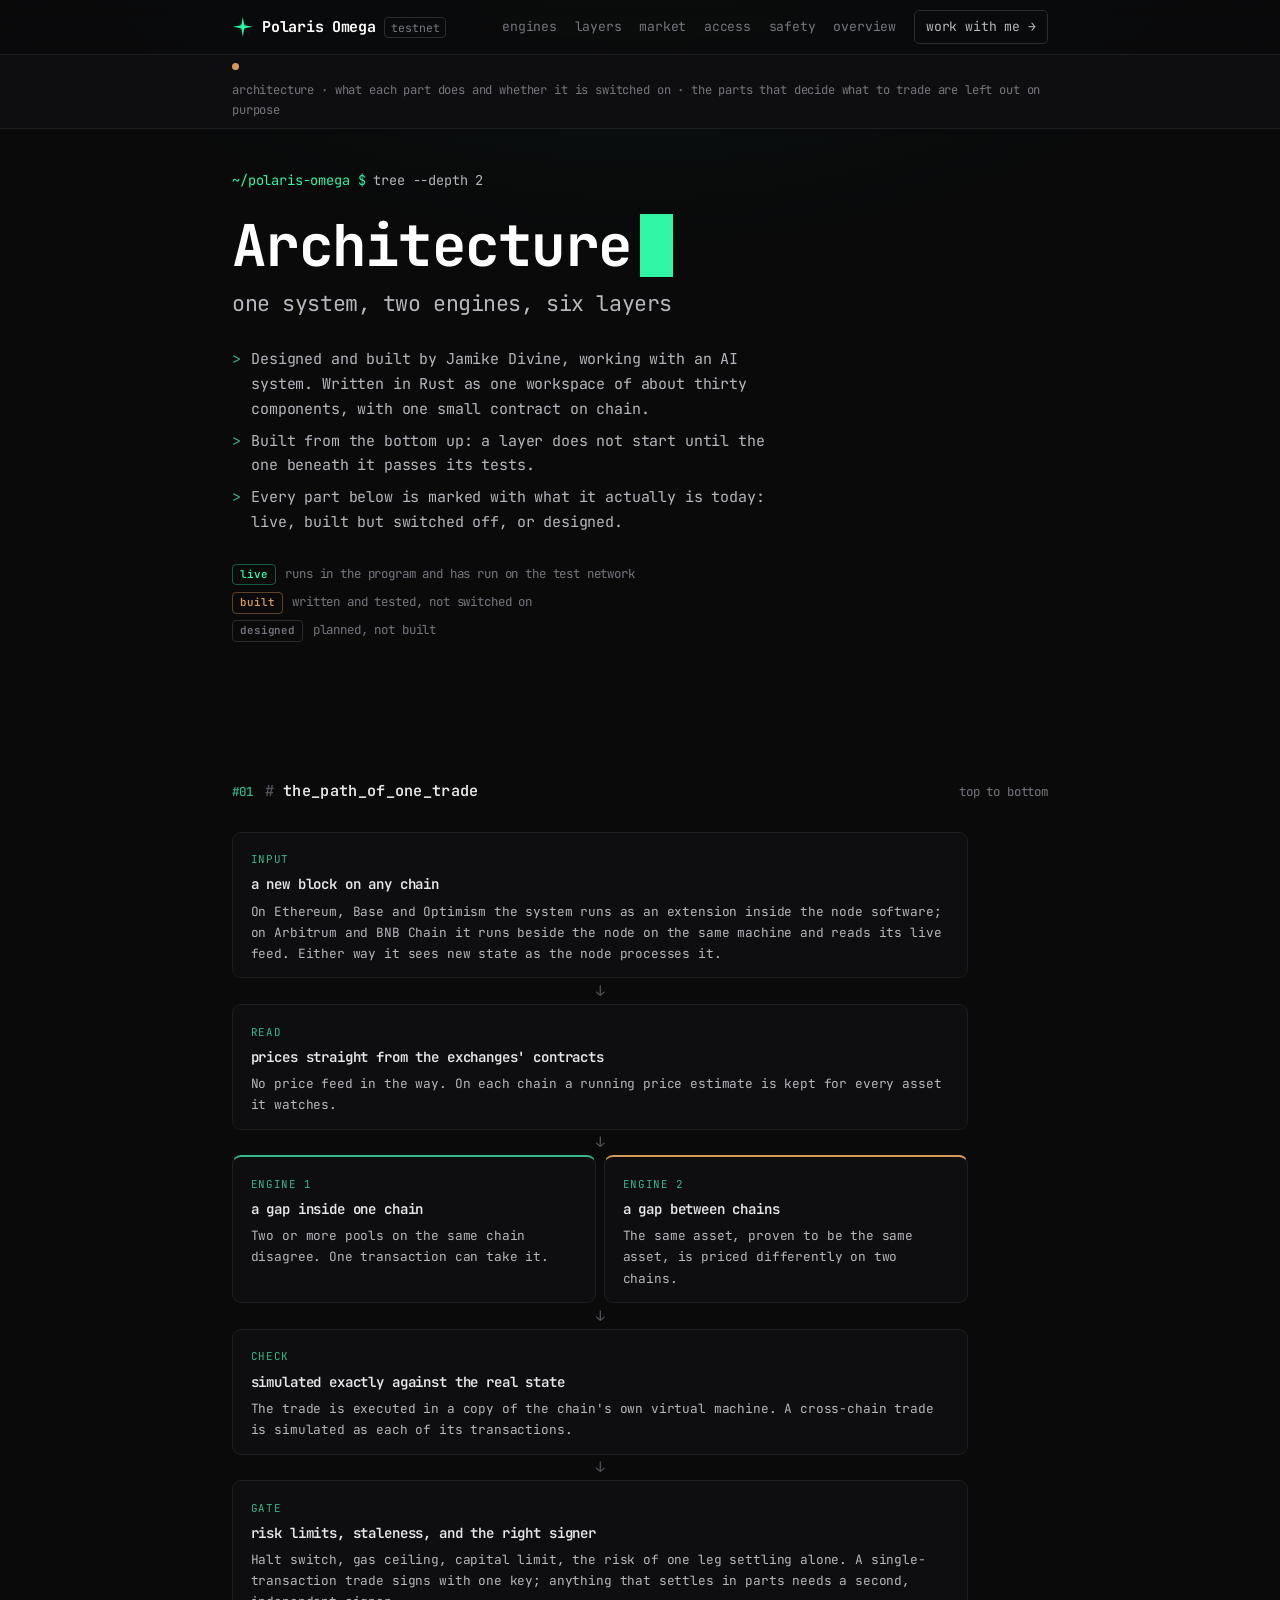
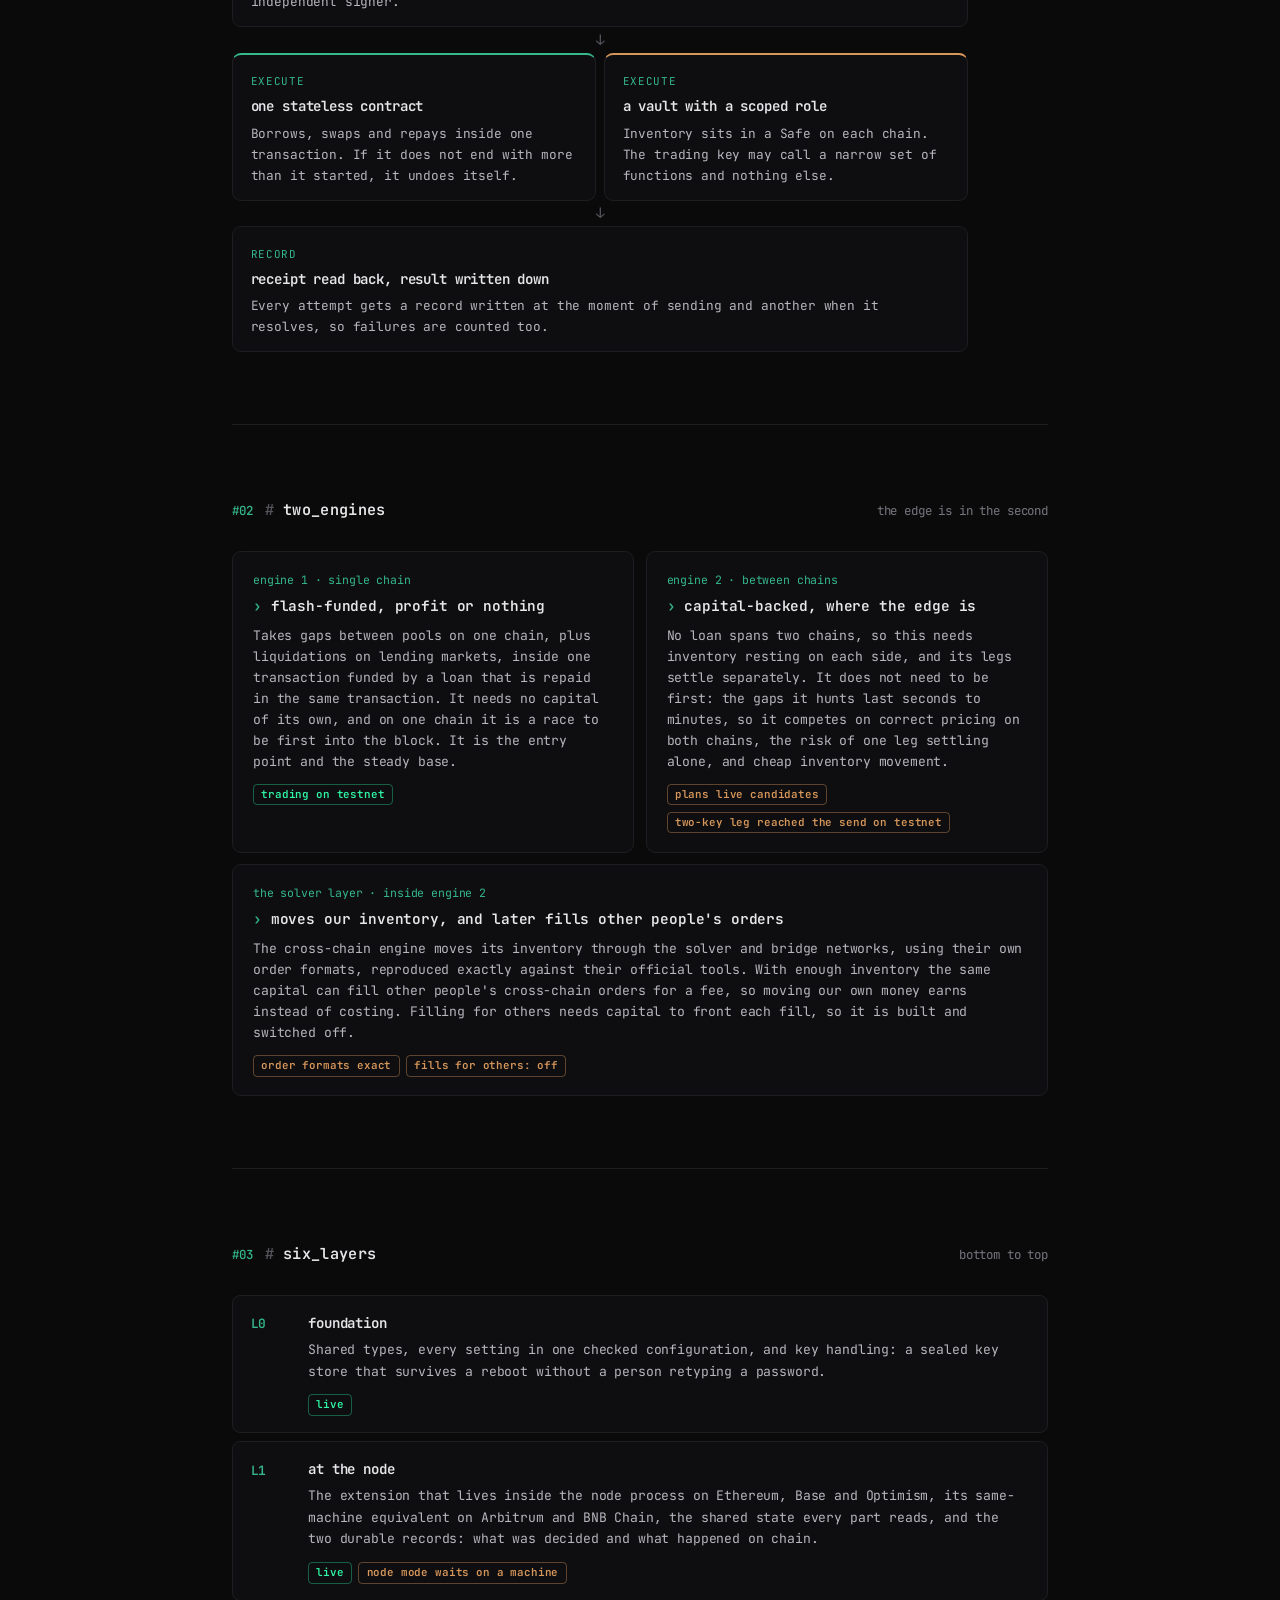
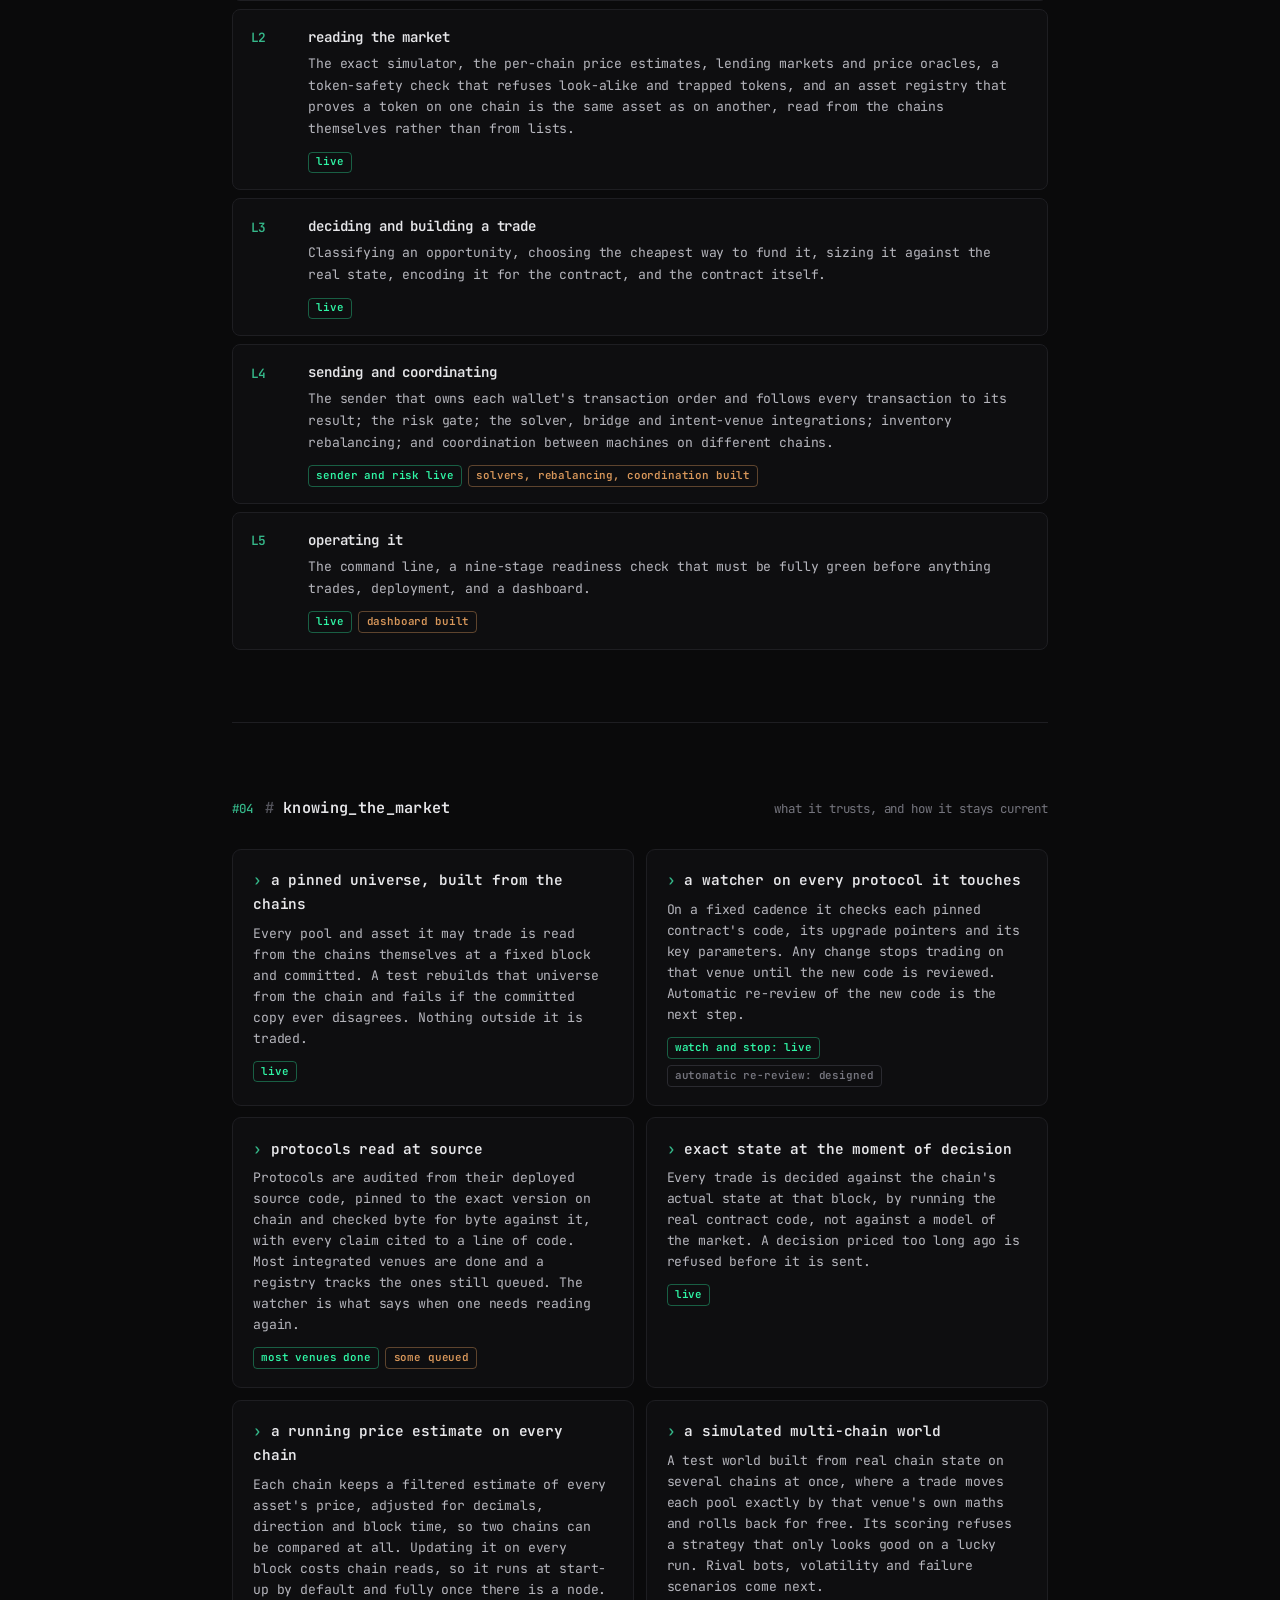
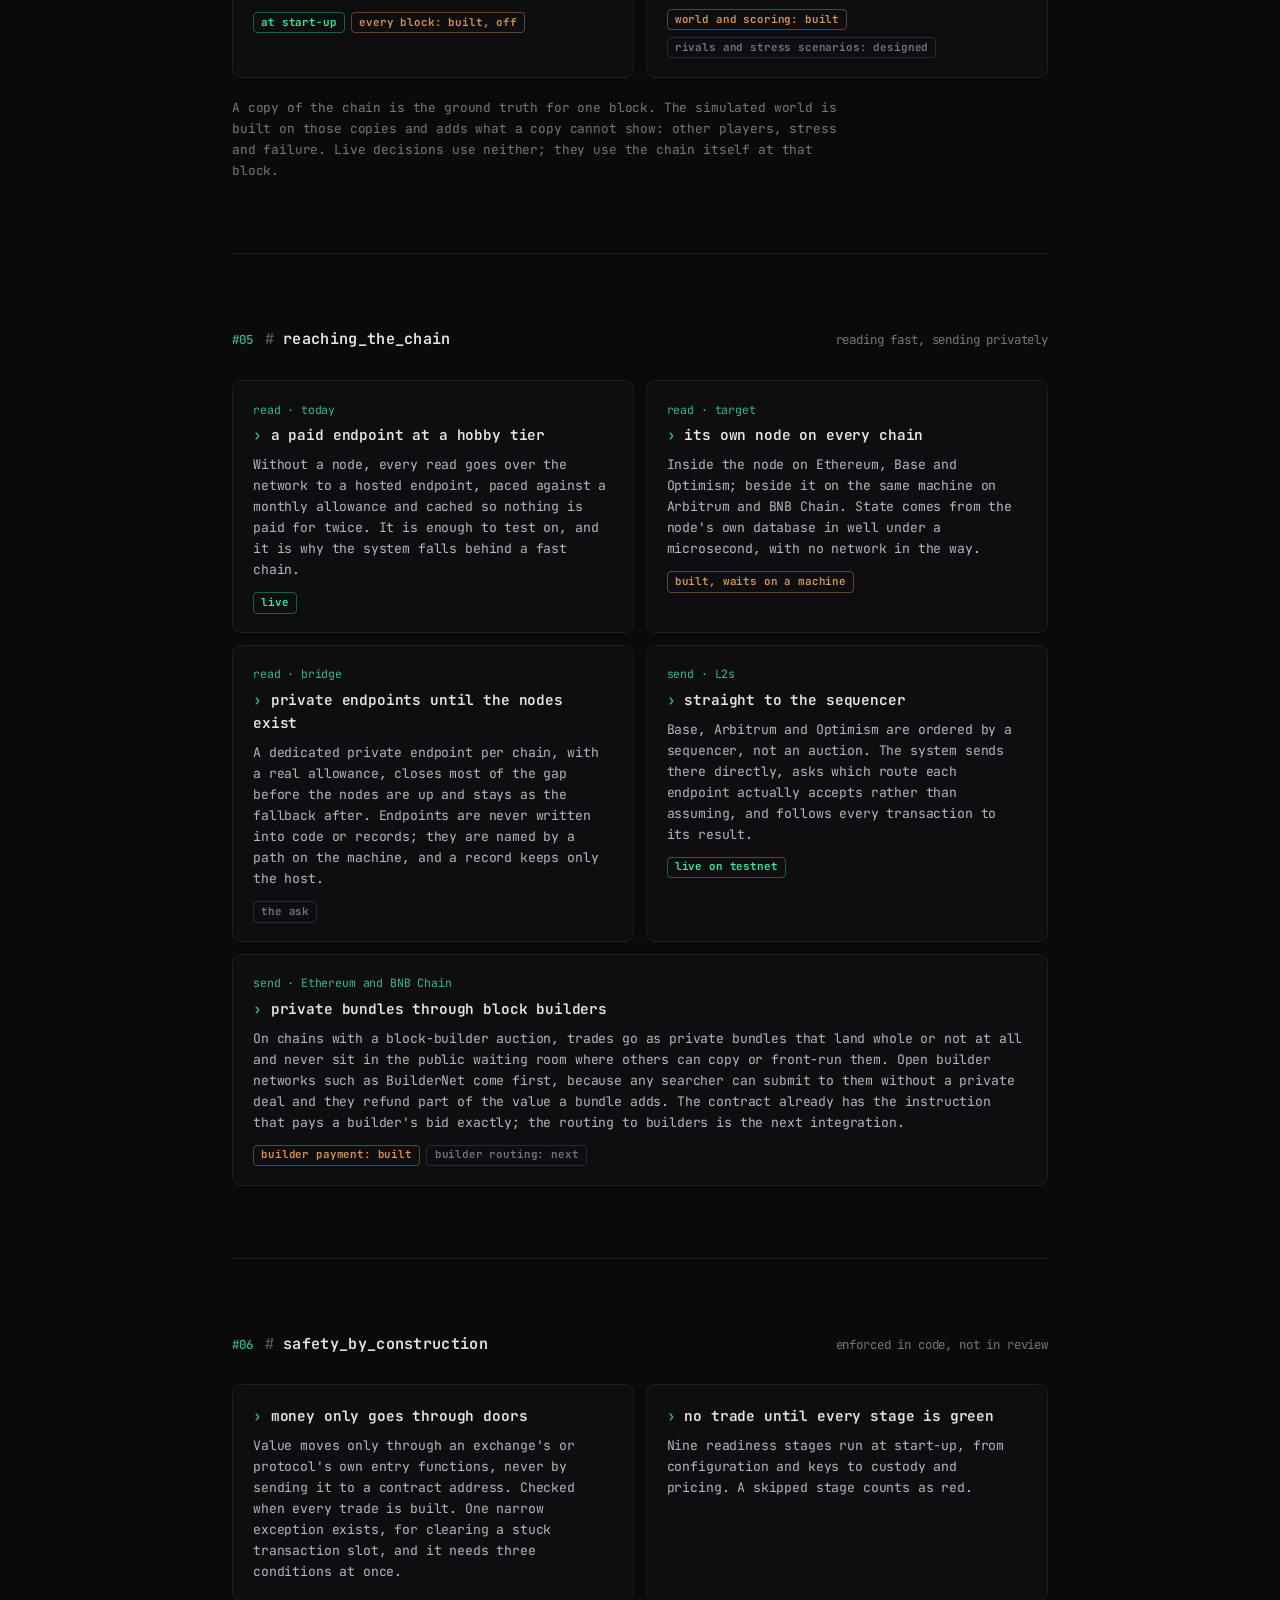
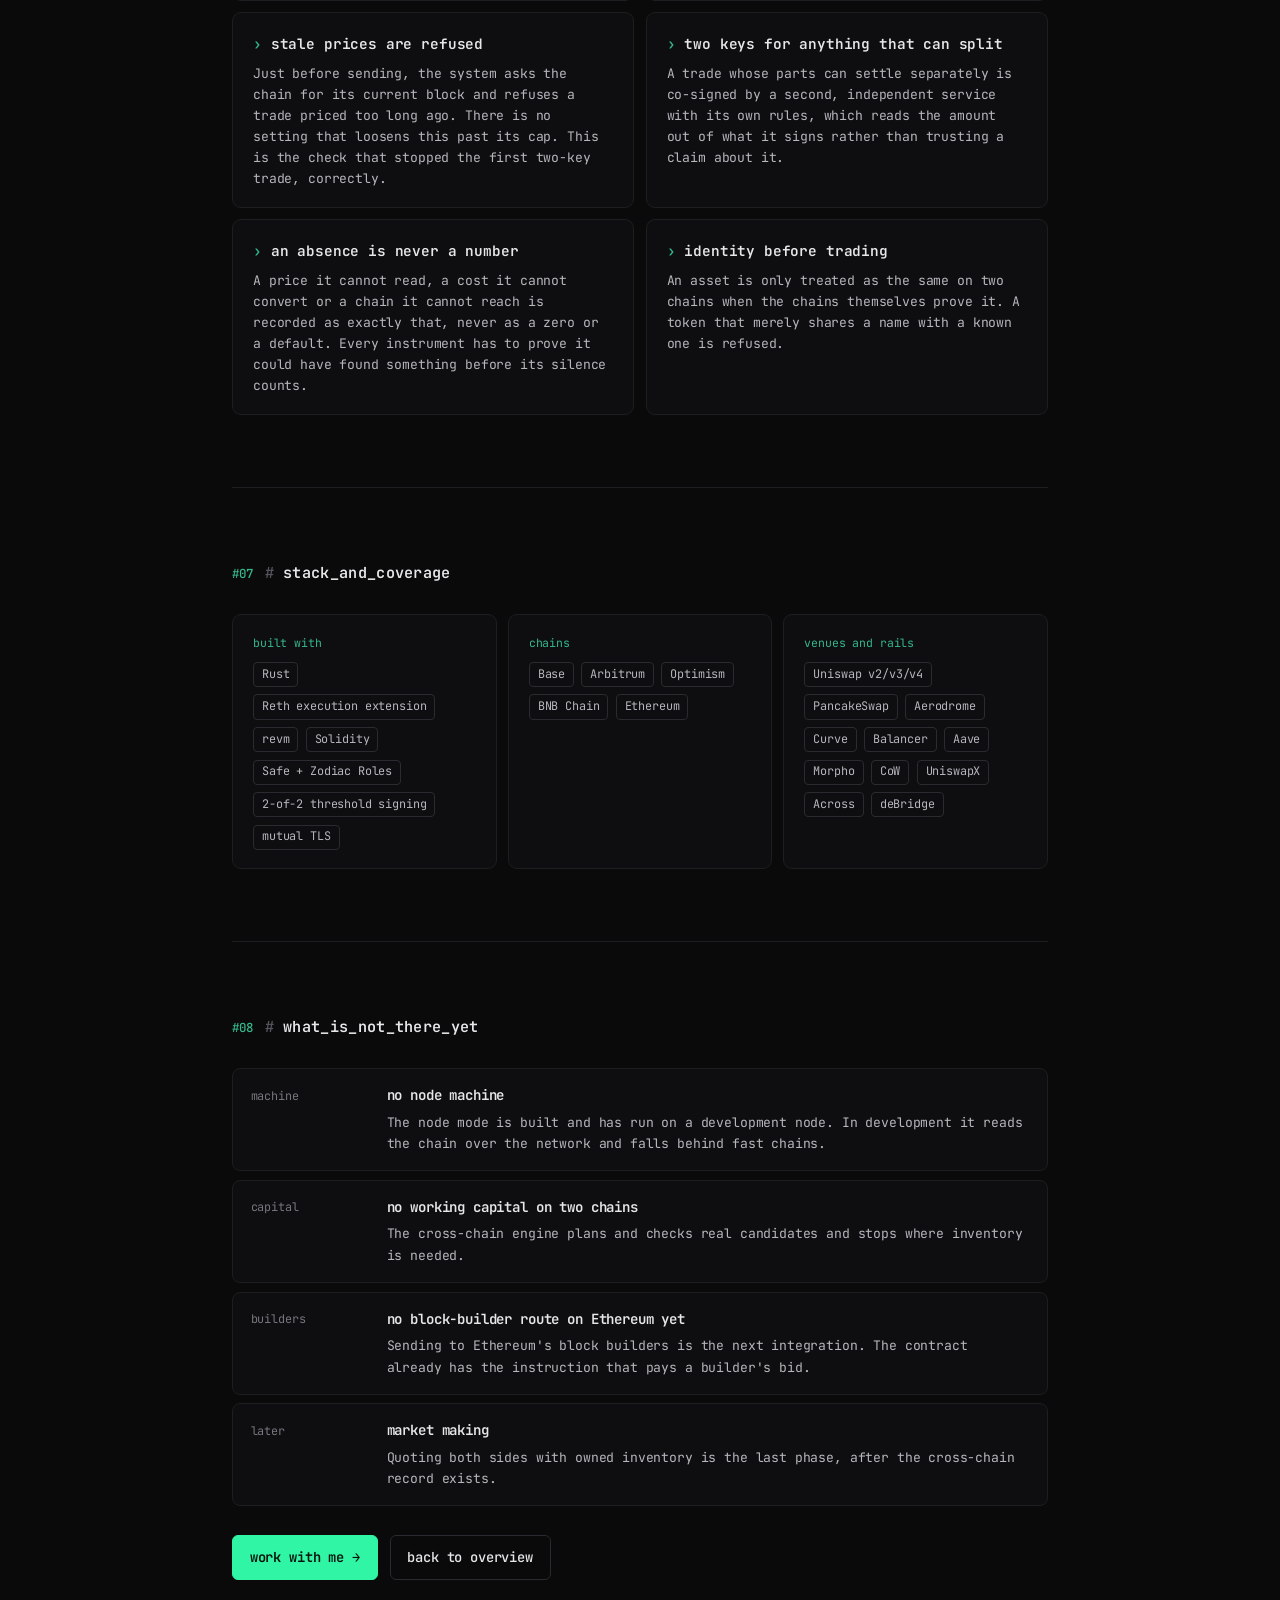
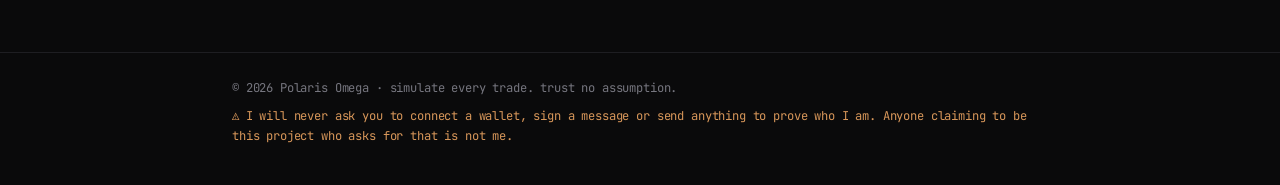
==== architecture.html @ 222adba5 "Polaris Omega site: overview and architecture" ====
<!doctype html>
<html lang="en">
<head>
<meta charset="utf-8">
<meta name="viewport" content="width=device-width, initial-scale=1, viewport-fit=cover">
<title>Polaris Omega Architecture</title>
<meta name="description" content="How Polaris Omega is built: two engines, six layers, the safety rules enforced in code, and what is switched on today.">
<link rel="icon" href="data:image/svg+xml,%3Csvg xmlns=%27http://www.w3.org/2000/svg%27 viewBox=%270 0 24 24%27%3E%3Crect width=%2724%27 height=%2724%27 rx=%275%27 fill=%27%230a0a0b%27/%3E%3Cpath fill=%27%232ff5a5%27 d=%27M12 2.5 13.4 10.6 21.5 12 13.4 13.4 12 21.5 10.6 13.4 2.5 12 10.6 10.6Z%27/%3E%3C/svg%3E">
<link rel="stylesheet" href="https://fonts.googleapis.com/css2?family=JetBrains+Mono:wght@300;400;500;600;700&display=swap">
<style>
/* Layout: a terminal session. Sticky prompt bar, a status line, one 880px column, numbered "# section"
   heads, dark bordered cards; the one bright colour is the mint prompt green. Single dark theme by choice. */
:root {
  --bg: #0a0a0b; --bg-elev: #0e0e10; --bg-hover: #141417;
  --border: #1e1e22; --border-2: #2a2a30;
  --text: #e7e7ea; --text-2: #b6b6bd; --muted: #76767f; --muted-2: #54545c;
  --green: #2ff5a5; --green-dim: #35b88a; --amber: #d8975a; --red: #d97070; --white: #ffffff; --ink: #07120c;
  --mono: "JetBrains Mono", ui-monospace, "SF Mono", "Cascadia Code", Menlo, Consolas, monospace;
  --maxw: 880px;
  color-scheme: dark;
}
*, *::before, *::after { box-sizing: border-box; }
* { margin: 0; }
html { scroll-behavior: smooth; scroll-padding-top: 5.5rem; -webkit-text-size-adjust: 100%; }
body {
  background: var(--bg); color: var(--text); font-family: var(--mono);
  font-size: 15px; line-height: 1.65; font-weight: 400; letter-spacing: -.01em;
  -webkit-font-smoothing: antialiased; overflow-x: hidden;
}
body::before {
  content: ""; position: fixed; inset: 0; pointer-events: none; z-index: 0;
  background: radial-gradient(900px 500px at 50% -10%, rgba(47,245,165,.05), transparent 70%);
}
a { color: inherit; text-decoration: none; }
::selection { background: rgba(47,245,165,.25); color: var(--white); }
:focus-visible { outline: 2px solid var(--green); outline-offset: 3px; border-radius: 2px; }
.wrap {
  width: 100%; max-width: var(--maxw); margin-inline: auto; position: relative; z-index: 1; min-width: 0;
  padding-left: max(16px, env(safe-area-inset-left, 0px)); padding-right: max(16px, env(safe-area-inset-right, 0px));
}
@media (min-width: 640px) { .wrap { padding-left: max(2rem, env(safe-area-inset-left, 0px)); padding-right: max(2rem, env(safe-area-inset-right, 0px)); } }

.site-header {
  position: sticky; top: env(safe-area-inset-top, 0px); z-index: 50;
  background: rgba(10,10,11,.82); backdrop-filter: blur(10px); -webkit-backdrop-filter: blur(10px);
  border-bottom: 1px solid var(--border);
}
.nav { display: flex; align-items: center; gap: 1.25rem; height: 3.4rem; }
.brand { font-weight: 700; white-space: nowrap; display: inline-flex; align-items: center; gap: .55rem; color: var(--white); letter-spacing: -.02em; }
.brand .ver { font-weight: 400; font-size: .72rem; color: var(--muted); border: 1px solid var(--border-2); border-radius: 4px; padding: 0 .35rem; letter-spacing: 0; }
.mark { width: 1.35rem; height: 1.35rem; flex: none; }
.mark .mk1 { fill: var(--green); }
.mark .mk2 { fill: var(--green-dim); opacity: .55; }
.prompt { color: var(--green); }
.nav-links { display: flex; gap: 1.1rem; margin-left: auto; align-items: center; font-size: .82rem; }
.nav-links a { color: var(--muted); transition: color .15s ease; }
.nav-links a:hover { color: var(--text); }
.nav-cta { border: 1px solid var(--border-2); color: var(--text-2) !important; padding: .32rem .7rem; border-radius: 5px; }
.nav-cta:hover { border-color: var(--green-dim); color: var(--green) !important; background: rgba(47,245,165,.06); }
@media (max-width: 720px) { .hide-sm { display: none; } }

.statusbar { border-bottom: 1px solid var(--border); background: var(--bg-elev); font-size: .76rem; color: var(--muted); position: relative; z-index: 1; }
.statusbar .wrap { display: flex; align-items: center; gap: .6rem; padding-block: .5rem; flex-wrap: wrap; }
.dot { width: 7px; height: 7px; border-radius: 50%; background: var(--amber); flex: none; animation: pulse 2.4s infinite; }
@keyframes pulse { 0% { box-shadow: 0 0 0 0 rgba(216,151,90,.45); } 70% { box-shadow: 0 0 0 6px rgba(216,151,90,0); } 100% { box-shadow: 0 0 0 0 rgba(216,151,90,0); } }

main { position: relative; z-index: 1; }
.hero { padding-block: clamp(1.75rem, 4vw, 2.5rem) clamp(2.5rem, 6vw, 4rem); }
.cmd { color: var(--muted); font-size: clamp(.72rem, 3vw, .85rem); margin-bottom: 1.4rem; overflow-wrap: anywhere; }
.cmd .arg { color: var(--text-2); }
h1 { font-size: clamp(2.1rem, 7vw, 3.6rem); line-height: 1.04; font-weight: 700; letter-spacing: -.03em; color: var(--white); }
.role { display: block; font-size: clamp(1rem, 3.4vw, 1.35rem); font-weight: 400; color: var(--text-2); margin-top: .55rem; letter-spacing: -.02em; }
.cursor { display: inline-block; width: .95ch; height: 1.1em; background: var(--green); margin-left: .25ch; vertical-align: -.2em; animation: blink 1.1s steps(1) infinite; }
@keyframes blink { 50% { opacity: 0; } }
.lede { margin-top: 1.6rem; max-width: 60ch; color: var(--text-2); display: grid; gap: .45rem; }
.lede p { position: relative; padding-left: 1.2rem; }
.lede p::before { content: ">"; position: absolute; left: 0; color: var(--green-dim); }
.hero-actions { display: flex; flex-wrap: wrap; gap: .75rem; margin-top: 2.2rem; }
.btn { display: inline-flex; align-items: center; gap: .5ch; padding: .62rem 1.05rem; border-radius: 6px; font-size: .86rem; font-weight: 500; border: 1px solid var(--border-2); color: var(--text); transition: transform .12s ease, border-color .15s ease, background .15s ease, color .15s ease; }
.btn:hover { transform: translateY(-1px); }
.btn-primary { background: var(--green); border-color: var(--green); color: var(--ink); font-weight: 600; }
.btn-primary:hover { background: #5cffba; border-color: #5cffba; }
.btn-ghost:hover { border-color: var(--green-dim); color: var(--green); background: rgba(47,245,165,.06); }

.track { border: 1px solid var(--border); border-radius: 10px; background: var(--bg-elev); overflow: hidden; margin-top: 2.6rem; }
.track-bar { display: flex; align-items: center; gap: .5rem; padding: .55rem .95rem; border-bottom: 1px solid var(--border); font-size: .74rem; color: var(--muted); }
.track-bar .dots { display: flex; gap: .4rem; }
.track-bar .dots i { width: 9px; height: 9px; border-radius: 50%; background: var(--border-2); }
.stat-grid { display: grid; grid-template-columns: repeat(4, 1fr); }
.stat { padding: 1.3rem 1rem; border-right: 1px solid var(--border); min-width: 0; }
.stat:last-child { border-right: none; }
.stat .v { font-size: clamp(1.4rem, 4.2vw, 1.9rem); font-weight: 700; color: var(--white); line-height: 1; letter-spacing: -.03em; font-variant-numeric: tabular-nums; }
.stat .v.warn { color: var(--amber); }
.stat .l { display: block; margin-top: .55rem; font-size: .72rem; color: var(--muted); line-height: 1.45; }
@media (max-width: 760px) {
  .stat-grid { grid-template-columns: repeat(2, 1fr); }
  .stat { border-bottom: 1px solid var(--border); }
  .stat:nth-child(2n) { border-right: none; }
  .stat:nth-last-child(-n+2) { border-bottom: none; }
}

.section { padding-block: clamp(3rem, 7vw, 4.5rem); }
.section + .section { border-top: 1px solid var(--border); }
.section-head { display: flex; align-items: baseline; gap: .75rem; margin-bottom: 1.8rem; flex-wrap: wrap; }
.section-num { color: var(--green-dim); font-size: .78rem; font-weight: 500; }
.section-title { font-size: .95rem; font-weight: 600; letter-spacing: .02em; }
.section-title::before { content: "# "; color: var(--muted-2); }
.section-note { color: var(--muted); font-size: .78rem; margin-left: auto; }
.more { color: var(--green-dim); }
.more:hover { color: var(--green); }
.prose { display: grid; gap: 1rem; max-width: 68ch; color: var(--text-2); font-size: .9rem; }
.prose strong { color: var(--text); font-weight: 600; }
.aside { color: var(--muted); font-size: .8rem; }

.cards { display: grid; grid-template-columns: repeat(2, 1fr); gap: .7rem; }
.cards.three { grid-template-columns: repeat(3, 1fr); }
@media (max-width: 680px) { .cards, .cards.three { grid-template-columns: 1fr; } }
.card { padding: 1.15rem 1.25rem; border: 1px solid var(--border); border-radius: 9px; background: var(--bg-elev); transition: border-color .15s ease, transform .15s ease; min-width: 0; }
.card:hover { border-color: var(--border-2); transform: translateY(-2px); }
.card h3 { font-size: .9rem; font-weight: 600; margin-bottom: .45rem; }
.card h3::before { content: "› "; color: var(--green-dim); }
.card p { font-size: .82rem; color: var(--text-2); line-height: 1.6; }
.card.wide { grid-column: 1 / -1; }
.card .k { display: block; font-size: .72rem; color: var(--green-dim); margin-bottom: .3rem; }

.tags { display: flex; flex-wrap: wrap; gap: .45rem; margin-top: .6rem; }
.tags span { font-size: .74rem; color: var(--text-2); border: 1px solid var(--border-2); border-radius: 4px; padding: .12rem .5rem; }

.rows { display: flex; flex-direction: column; gap: .55rem; }
.row { display: grid; grid-template-columns: 7.5rem 1fr; gap: 1rem; padding: .95rem 1.1rem; border: 1px solid var(--border); border-radius: 8px; background: var(--bg-elev); transition: border-color .15s ease, background .15s ease; }
.row:hover { border-color: var(--border-2); background: var(--bg-hover); }
.row .when { font-size: .74rem; color: var(--muted); padding-top: .15rem; font-variant-numeric: tabular-nums; }
.row .what b { display: block; font-weight: 600; font-size: .88rem; margin-bottom: .25rem; }
.row .what p { font-size: .82rem; color: var(--text-2); }
.status { font-size: .7rem; font-weight: 600; border-radius: 4px; padding: .05rem .45rem; margin-left: .4rem; vertical-align: .1em; }
.status.ok { color: var(--green); border: 1px solid rgba(47,245,165,.35); }
.status.stop { color: var(--amber); border: 1px solid rgba(216,151,90,.4); }
@media (max-width: 560px) { .row { grid-template-columns: 1fr; gap: .3rem; } }

.notice { margin-top: 1.2rem; border: 1px solid rgba(217,112,112,.35); border-left: 3px solid var(--red); border-radius: 8px; padding: .95rem 1.1rem; font-size: .84rem; color: var(--text-2); background: var(--bg-elev); }
.notice b { color: var(--red); font-weight: 600; }

.blockers { display: flex; flex-direction: column; gap: .55rem; }
.blocker { display: grid; grid-template-columns: auto 1fr; gap: 1rem; padding: 1rem 1.1rem; border: 1px solid var(--border); border-radius: 8px; background: var(--bg-elev); }
.sev { font-size: .7rem; font-weight: 700; letter-spacing: .04em; padding-top: .15rem; min-width: 4.2rem; }
.sev.crit { color: var(--red); } .sev.high { color: var(--amber); }
.blocker b { display: block; font-size: .88rem; font-weight: 600; margin-bottom: .25rem; }
.blocker p { font-size: .82rem; color: var(--text-2); }
.num { color: var(--white); font-weight: 600; font-variant-numeric: tabular-nums; }

.steps { list-style: none; padding: 0; display: grid; gap: .5rem; counter-reset: s; max-width: 68ch; }
.steps li { counter-increment: s; position: relative; padding-left: 2.4rem; font-size: .86rem; color: var(--text-2); }
.steps li::before { content: "0" counter(s); position: absolute; left: 0; color: var(--green-dim); font-size: .78rem; top: .1rem; }
.steps li b { color: var(--text); font-weight: 600; }

.contact { display: grid; gap: .5rem; margin-top: 1.4rem; font-size: .86rem; color: var(--text-2); }
.contact .line { display: flex; gap: .8rem; flex-wrap: wrap; }
.contact .key { color: var(--muted); min-width: 5.5rem; }
.contact a { color: var(--green); }
.contact a:hover { text-decoration: underline; text-underline-offset: 3px; }

footer { border-top: 1px solid var(--border); padding-block: 1.6rem 2.4rem; font-size: .76rem; color: var(--muted); position: relative; z-index: 1; }
footer .wrap { display: grid; gap: .5rem; }
footer .warn { color: var(--amber); }

@media (prefers-reduced-motion: reduce) {
  html { scroll-behavior: auto; }
  .cursor, .dot { animation: none; }
  .btn:hover, .card:hover { transform: none; }
}

/* architecture page */
.legend { display: grid; gap: .4rem; margin-top: 1.8rem; font-size: .78rem; color: var(--muted); }
.legend span { display: flex; gap: .6rem; align-items: baseline; flex-wrap: wrap; }
.chip { font-style: normal; font-size: .68rem; font-weight: 600; border-radius: 4px; padding: .05rem .45rem; white-space: nowrap; }
.chip.live { color: var(--green); border: 1px solid rgba(47,245,165,.35); }
.chip.built { color: var(--amber); border: 1px solid rgba(216,151,90,.4); }
.chip.design { color: var(--muted); border: 1px solid var(--border-2); }
.chips { display: flex; flex-wrap: wrap; gap: .4rem; margin-top: .75rem; }
.flow { display: grid; gap: .35rem; max-width: 46rem; }
.flow .node { border: 1px solid var(--border); border-radius: 9px; background: var(--bg-elev); padding: .85rem 1.1rem; min-width: 0; }
.flow .node b { display: block; font-size: .88rem; font-weight: 600; margin: .15rem 0 .25rem; }
.flow .node p { font-size: .8rem; color: var(--text-2); }
.flow .tag { font-size: .68rem; color: var(--green-dim); letter-spacing: .06em; text-transform: uppercase; }
.flow .arrow { text-align: center; color: var(--muted-2); font-size: .9rem; line-height: 1; }
.flow .split { display: grid; grid-template-columns: 1fr 1fr; gap: .5rem; }
.flow .lane-a { border-top: 2px solid var(--green-dim); }
.flow .lane-b { border-top: 2px solid var(--amber); }
@media (max-width: 560px) { .flow .split { grid-template-columns: 1fr; } }
.layers { display: flex; flex-direction: column; gap: .5rem; }
.layer { display: grid; grid-template-columns: 2.6rem 1fr; gap: 1rem; padding: 1rem 1.1rem; border: 1px solid var(--border); border-radius: 8px; background: var(--bg-elev); }
.layer .ln { color: var(--green-dim); font-size: .8rem; font-weight: 600; padding-top: .1rem; }
.layer b { display: block; font-size: .88rem; font-weight: 600; margin-bottom: .25rem; }
.layer p { font-size: .82rem; color: var(--text-2); }
#limits .hero-actions { margin-top: 1.8rem; }
</style>
</head>
<body>

<header class="site-header">
  <div class="wrap nav">
    <a class="brand" href="index.html"><svg class="mark" viewBox="0 0 24 24" aria-hidden="true"><path class="mk2" d="M12 6.3 13.1 10.9 17.7 12 13.1 13.1 12 17.7 10.9 13.1 6.3 12 10.9 10.9Z" transform="rotate(45 12 12)"/><path class="mk1" d="M12 .8 13.6 10.4 23.2 12 13.6 13.6 12 23.2 10.4 13.6.8 12 10.4 10.4Z"/></svg><span>Polaris Omega</span><span class="ver">testnet</span></a>
    <nav class="nav-links" aria-label="Pages">
      <a class="hide-sm" href="#engines">engines</a>
      <a class="hide-sm" href="#layers">layers</a>
      <a class="hide-sm" href="#market">market</a>
      <a class="hide-sm" href="#access">access</a>
      <a class="hide-sm" href="#safety">safety</a>
      <a href="index.html">overview</a>
      <a class="nav-cta" href="index.html#help">work with me →</a>
    </nav>
  </div>
</header>

<div class="statusbar">
  <div class="wrap"><span class="dot" aria-hidden="true"></span><span>architecture · what each part does and whether it is switched on · the parts that decide what to trade are left out on purpose</span></div>
</div>

<main id="top">
  <div class="wrap">

    <section class="hero">
      <p class="cmd"><span class="prompt">~/polaris-omega $</span> <span class="arg">tree --depth 2</span></p>
      <h1>Architecture<span class="cursor" aria-hidden="true"></span></h1>
      <span class="role">one system, two engines, six layers</span>
      <div class="lede">
        <p>Designed and built by Jamike Divine, working with an AI system. Written in Rust as one workspace of about thirty components, with one small contract on chain.</p>
        <p>Built from the bottom up: a layer does not start until the one beneath it passes its tests.</p>
        <p>Every part below is marked with what it actually is today: live, built but switched off, or designed.</p>
      </div>
      <div class="legend" aria-label="Status legend">
        <span><i class="chip live">live</i> runs in the program and has run on the test network</span>
        <span><i class="chip built">built</i> written and tested, not switched on</span>
        <span><i class="chip design">designed</i> planned, not built</span>
      </div>
    </section>

    <section class="section" id="flow">
      <div class="section-head"><span class="section-num">#01</span><span class="section-title">the_path_of_one_trade</span><span class="section-note">top to bottom</span></div>

      <div class="flow" aria-label="The path of one trade">
        <div class="node"><span class="tag">input</span><b>a new block on any chain</b><p>On Ethereum, Base and Optimism the system runs as an extension inside the node software; on Arbitrum and BNB Chain it runs beside the node on the same machine and reads its live feed. Either way it sees new state as the node processes it.</p></div>
        <div class="arrow" aria-hidden="true">↓</div>
        <div class="node"><span class="tag">read</span><b>prices straight from the exchanges' contracts</b><p>No price feed in the way. On each chain a running price estimate is kept for every asset it watches.</p></div>
        <div class="arrow" aria-hidden="true">↓</div>
        <div class="split">
          <div class="node lane-a"><span class="tag">engine 1</span><b>a gap inside one chain</b><p>Two or more pools on the same chain disagree. One transaction can take it.</p></div>
          <div class="node lane-b"><span class="tag">engine 2</span><b>a gap between chains</b><p>The same asset, proven to be the same asset, is priced differently on two chains.</p></div>
        </div>
        <div class="arrow" aria-hidden="true">↓</div>
        <div class="node"><span class="tag">check</span><b>simulated exactly against the real state</b><p>The trade is executed in a copy of the chain's own virtual machine. A cross-chain trade is simulated as each of its transactions.</p></div>
        <div class="arrow" aria-hidden="true">↓</div>
        <div class="node"><span class="tag">gate</span><b>risk limits, staleness, and the right signer</b><p>Halt switch, gas ceiling, capital limit, the risk of one leg settling alone. A single-transaction trade signs with one key; anything that settles in parts needs a second, independent signer.</p></div>
        <div class="arrow" aria-hidden="true">↓</div>
        <div class="split">
          <div class="node lane-a"><span class="tag">execute</span><b>one stateless contract</b><p>Borrows, swaps and repays inside one transaction. If it does not end with more than it started, it undoes itself.</p></div>
          <div class="node lane-b"><span class="tag">execute</span><b>a vault with a scoped role</b><p>Inventory sits in a Safe on each chain. The trading key may call a narrow set of functions and nothing else.</p></div>
        </div>
        <div class="arrow" aria-hidden="true">↓</div>
        <div class="node"><span class="tag">record</span><b>receipt read back, result written down</b><p>Every attempt gets a record written at the moment of sending and another when it resolves, so failures are counted too.</p></div>
      </div>
    </section>

    <section class="section" id="engines">
      <div class="section-head"><span class="section-num">#02</span><span class="section-title">two_engines</span><span class="section-note">the edge is in the second</span></div>
      <div class="cards">
        <div class="card">
          <span class="k">engine 1 · single chain</span>
          <h3>flash-funded, profit or nothing</h3>
          <p>Takes gaps between pools on one chain, plus liquidations on lending markets, inside one transaction funded by a loan that is repaid in the same transaction. It needs no capital of its own, and on one chain it is a race to be first into the block. It is the entry point and the steady base.</p>
          <div class="chips"><i class="chip live">trading on testnet</i></div>
        </div>
        <div class="card">
          <span class="k">engine 2 · between chains</span>
          <h3>capital-backed, where the edge is</h3>
          <p>No loan spans two chains, so this needs inventory resting on each side, and its legs settle separately. It does not need to be first: the gaps it hunts last seconds to minutes, so it competes on correct pricing on both chains, the risk of one leg settling alone, and cheap inventory movement.</p>
          <div class="chips"><i class="chip built">plans live candidates</i><i class="chip built">two-key leg reached the send on testnet</i></div>
        </div>
        <div class="card wide">
          <span class="k">the solver layer · inside engine 2</span>
          <h3>moves our inventory, and later fills other people's orders</h3>
          <p>The cross-chain engine moves its inventory through the solver and bridge networks, using their own order formats, reproduced exactly against their official tools. With enough inventory the same capital can fill other people's cross-chain orders for a fee, so moving our own money earns instead of costing. Filling for others needs capital to front each fill, so it is built and switched off.</p>
          <div class="chips"><i class="chip built">order formats exact</i><i class="chip built">fills for others: off</i></div>
        </div>
      </div>
    </section>

    <section class="section" id="layers">
      <div class="section-head"><span class="section-num">#03</span><span class="section-title">six_layers</span><span class="section-note">bottom to top</span></div>
      <div class="layers">
        <div class="layer"><span class="ln">L0</span><div><b>foundation</b><p>Shared types, every setting in one checked configuration, and key handling: a sealed key store that survives a reboot without a person retyping a password.</p><div class="chips"><i class="chip live">live</i></div></div></div>
        <div class="layer"><span class="ln">L1</span><div><b>at the node</b><p>The extension that lives inside the node process on Ethereum, Base and Optimism, its same-machine equivalent on Arbitrum and BNB Chain, the shared state every part reads, and the two durable records: what was decided and what happened on chain.</p><div class="chips"><i class="chip live">live</i><i class="chip built">node mode waits on a machine</i></div></div></div>
        <div class="layer"><span class="ln">L2</span><div><b>reading the market</b><p>The exact simulator, the per-chain price estimates, lending markets and price oracles, a token-safety check that refuses look-alike and trapped tokens, and an asset registry that proves a token on one chain is the same asset as on another, read from the chains themselves rather than from lists.</p><div class="chips"><i class="chip live">live</i></div></div></div>
        <div class="layer"><span class="ln">L3</span><div><b>deciding and building a trade</b><p>Classifying an opportunity, choosing the cheapest way to fund it, sizing it against the real state, encoding it for the contract, and the contract itself.</p><div class="chips"><i class="chip live">live</i></div></div></div>
        <div class="layer"><span class="ln">L4</span><div><b>sending and coordinating</b><p>The sender that owns each wallet's transaction order and follows every transaction to its result; the risk gate; the solver, bridge and intent-venue integrations; inventory rebalancing; and coordination between machines on different chains.</p><div class="chips"><i class="chip live">sender and risk live</i><i class="chip built">solvers, rebalancing, coordination built</i></div></div></div>
        <div class="layer"><span class="ln">L5</span><div><b>operating it</b><p>The command line, a nine-stage readiness check that must be fully green before anything trades, deployment, and a dashboard.</p><div class="chips"><i class="chip live">live</i><i class="chip built">dashboard built</i></div></div></div>
      </div>
    </section>

    <section class="section" id="market">
      <div class="section-head"><span class="section-num">#04</span><span class="section-title">knowing_the_market</span><span class="section-note">what it trusts, and how it stays current</span></div>
      <div class="cards">
        <div class="card"><h3>a pinned universe, built from the chains</h3><p>Every pool and asset it may trade is read from the chains themselves at a fixed block and committed. A test rebuilds that universe from the chain and fails if the committed copy ever disagrees. Nothing outside it is traded.</p><div class="chips"><i class="chip live">live</i></div></div>
        <div class="card"><h3>a watcher on every protocol it touches</h3><p>On a fixed cadence it checks each pinned contract's code, its upgrade pointers and its key parameters. Any change stops trading on that venue until the new code is reviewed. Automatic re-review of the new code is the next step.</p><div class="chips"><i class="chip live">watch and stop: live</i><i class="chip design">automatic re-review: designed</i></div></div>
        <div class="card"><h3>protocols read at source</h3><p>Protocols are audited from their deployed source code, pinned to the exact version on chain and checked byte for byte against it, with every claim cited to a line of code. Most integrated venues are done and a registry tracks the ones still queued. The watcher is what says when one needs reading again.</p><div class="chips"><i class="chip live">most venues done</i><i class="chip built">some queued</i></div></div>
        <div class="card"><h3>exact state at the moment of decision</h3><p>Every trade is decided against the chain's actual state at that block, by running the real contract code, not against a model of the market. A decision priced too long ago is refused before it is sent.</p><div class="chips"><i class="chip live">live</i></div></div>
        <div class="card"><h3>a running price estimate on every chain</h3><p>Each chain keeps a filtered estimate of every asset's price, adjusted for decimals, direction and block time, so two chains can be compared at all. Updating it on every block costs chain reads, so it runs at start-up by default and fully once there is a node.</p><div class="chips"><i class="chip live">at start-up</i><i class="chip built">every block: built, off</i></div></div>
        <div class="card"><h3>a simulated multi-chain world</h3><p>A test world built from real chain state on several chains at once, where a trade moves each pool exactly by that venue's own maths and rolls back for free. Its scoring refuses a strategy that only looks good on a lucky run. Rival bots, volatility and failure scenarios come next.</p><div class="chips"><i class="chip built">world and scoring: built</i><i class="chip design">rivals and stress scenarios: designed</i></div></div>
      </div>
      <div class="prose" style="margin-top:1.2rem"><p class="aside">A copy of the chain is the ground truth for one block. The simulated world is built on those copies and adds what a copy cannot show: other players, stress and failure. Live decisions use neither; they use the chain itself at that block.</p></div>
    </section>

    <section class="section" id="access">
      <div class="section-head"><span class="section-num">#05</span><span class="section-title">reaching_the_chain</span><span class="section-note">reading fast, sending privately</span></div>
      <div class="cards">
        <div class="card"><span class="k">read · today</span><h3>a paid endpoint at a hobby tier</h3><p>Without a node, every read goes over the network to a hosted endpoint, paced against a monthly allowance and cached so nothing is paid for twice. It is enough to test on, and it is why the system falls behind a fast chain.</p><div class="chips"><i class="chip live">live</i></div></div>
        <div class="card"><span class="k">read · target</span><h3>its own node on every chain</h3><p>Inside the node on Ethereum, Base and Optimism; beside it on the same machine on Arbitrum and BNB Chain. State comes from the node's own database in well under a microsecond, with no network in the way.</p><div class="chips"><i class="chip built">built, waits on a machine</i></div></div>
        <div class="card"><span class="k">read · bridge</span><h3>private endpoints until the nodes exist</h3><p>A dedicated private endpoint per chain, with a real allowance, closes most of the gap before the nodes are up and stays as the fallback after. Endpoints are never written into code or records; they are named by a path on the machine, and a record keeps only the host.</p><div class="chips"><i class="chip design">the ask</i></div></div>
        <div class="card"><span class="k">send · L2s</span><h3>straight to the sequencer</h3><p>Base, Arbitrum and Optimism are ordered by a sequencer, not an auction. The system sends there directly, asks which route each endpoint actually accepts rather than assuming, and follows every transaction to its result.</p><div class="chips"><i class="chip live">live on testnet</i></div></div>
        <div class="card wide"><span class="k">send · Ethereum and BNB Chain</span><h3>private bundles through block builders</h3><p>On chains with a block-builder auction, trades go as private bundles that land whole or not at all and never sit in the public waiting room where others can copy or front-run them. Open builder networks such as BuilderNet come first, because any searcher can submit to them without a private deal and they refund part of the value a bundle adds. The contract already has the instruction that pays a builder's bid exactly; the routing to builders is the next integration.</p><div class="chips"><i class="chip built">builder payment: built</i><i class="chip design">builder routing: next</i></div></div>
      </div>
    </section>

    <section class="section" id="safety">
      <div class="section-head"><span class="section-num">#06</span><span class="section-title">safety_by_construction</span><span class="section-note">enforced in code, not in review</span></div>
      <div class="cards">
        <div class="card"><h3>money only goes through doors</h3><p>Value moves only through an exchange's or protocol's own entry functions, never by sending it to a contract address. Checked when every trade is built. One narrow exception exists, for clearing a stuck transaction slot, and it needs three conditions at once.</p></div>
        <div class="card"><h3>no trade until every stage is green</h3><p>Nine readiness stages run at start-up, from configuration and keys to custody and pricing. A skipped stage counts as red.</p></div>
        <div class="card"><h3>stale prices are refused</h3><p>Just before sending, the system asks the chain for its current block and refuses a trade priced too long ago. There is no setting that loosens this past its cap. This is the check that stopped the first two-key trade, correctly.</p></div>
        <div class="card"><h3>two keys for anything that can split</h3><p>A trade whose parts can settle separately is co-signed by a second, independent service with its own rules, which reads the amount out of what it signs rather than trusting a claim about it.</p></div>
        <div class="card"><h3>an absence is never a number</h3><p>A price it cannot read, a cost it cannot convert or a chain it cannot reach is recorded as exactly that, never as a zero or a default. Every instrument has to prove it could have found something before its silence counts.</p></div>
        <div class="card"><h3>identity before trading</h3><p>An asset is only treated as the same on two chains when the chains themselves prove it. A token that merely shares a name with a known one is refused.</p></div>
      </div>
    </section>

    <section class="section" id="stack">
      <div class="section-head"><span class="section-num">#07</span><span class="section-title">stack_and_coverage</span></div>
      <div class="cards three">
        <div class="card"><span class="k">built with</span><div class="tags"><span>Rust</span><span>Reth execution extension</span><span>revm</span><span>Solidity</span><span>Safe + Zodiac Roles</span><span>2-of-2 threshold signing</span><span>mutual TLS</span></div></div>
        <div class="card"><span class="k">chains</span><div class="tags"><span>Base</span><span>Arbitrum</span><span>Optimism</span><span>BNB Chain</span><span>Ethereum</span></div></div>
        <div class="card"><span class="k">venues and rails</span><div class="tags"><span>Uniswap v2/v3/v4</span><span>PancakeSwap</span><span>Aerodrome</span><span>Curve</span><span>Balancer</span><span>Aave</span><span>Morpho</span><span>CoW</span><span>UniswapX</span><span>Across</span><span>deBridge</span></div></div>
      </div>
    </section>

    <section class="section" id="limits">
      <div class="section-head"><span class="section-num">#08</span><span class="section-title">what_is_not_there_yet</span></div>
      <div class="rows">
        <div class="row"><span class="when">machine</span><div class="what"><b>no node machine</b><p>The node mode is built and has run on a development node. In development it reads the chain over the network and falls behind fast chains.</p></div></div>
        <div class="row"><span class="when">capital</span><div class="what"><b>no working capital on two chains</b><p>The cross-chain engine plans and checks real candidates and stops where inventory is needed.</p></div></div>
        <div class="row"><span class="when">builders</span><div class="what"><b>no block-builder route on Ethereum yet</b><p>Sending to Ethereum's block builders is the next integration. The contract already has the instruction that pays a builder's bid.</p></div></div>
        <div class="row"><span class="when">later</span><div class="what"><b>market making</b><p>Quoting both sides with owned inventory is the last phase, after the cross-chain record exists.</p></div></div>
      </div>
      <div class="hero-actions"><a class="btn btn-primary" href="index.html#help">work with me →</a><a class="btn btn-ghost" href="index.html">back to overview</a></div>
    </section>

  </div>
</main>

<footer>
  <div class="wrap">
    <span>© 2026 Polaris Omega · simulate every trade. trust no assumption.</span>
    <span class="warn">⚠ I will never ask you to connect a wallet, sign a message or send anything to prove who I am. Anyone claiming to be this project who asks for that is not me.</span>
  </div>
</footer>

</body>
</html>
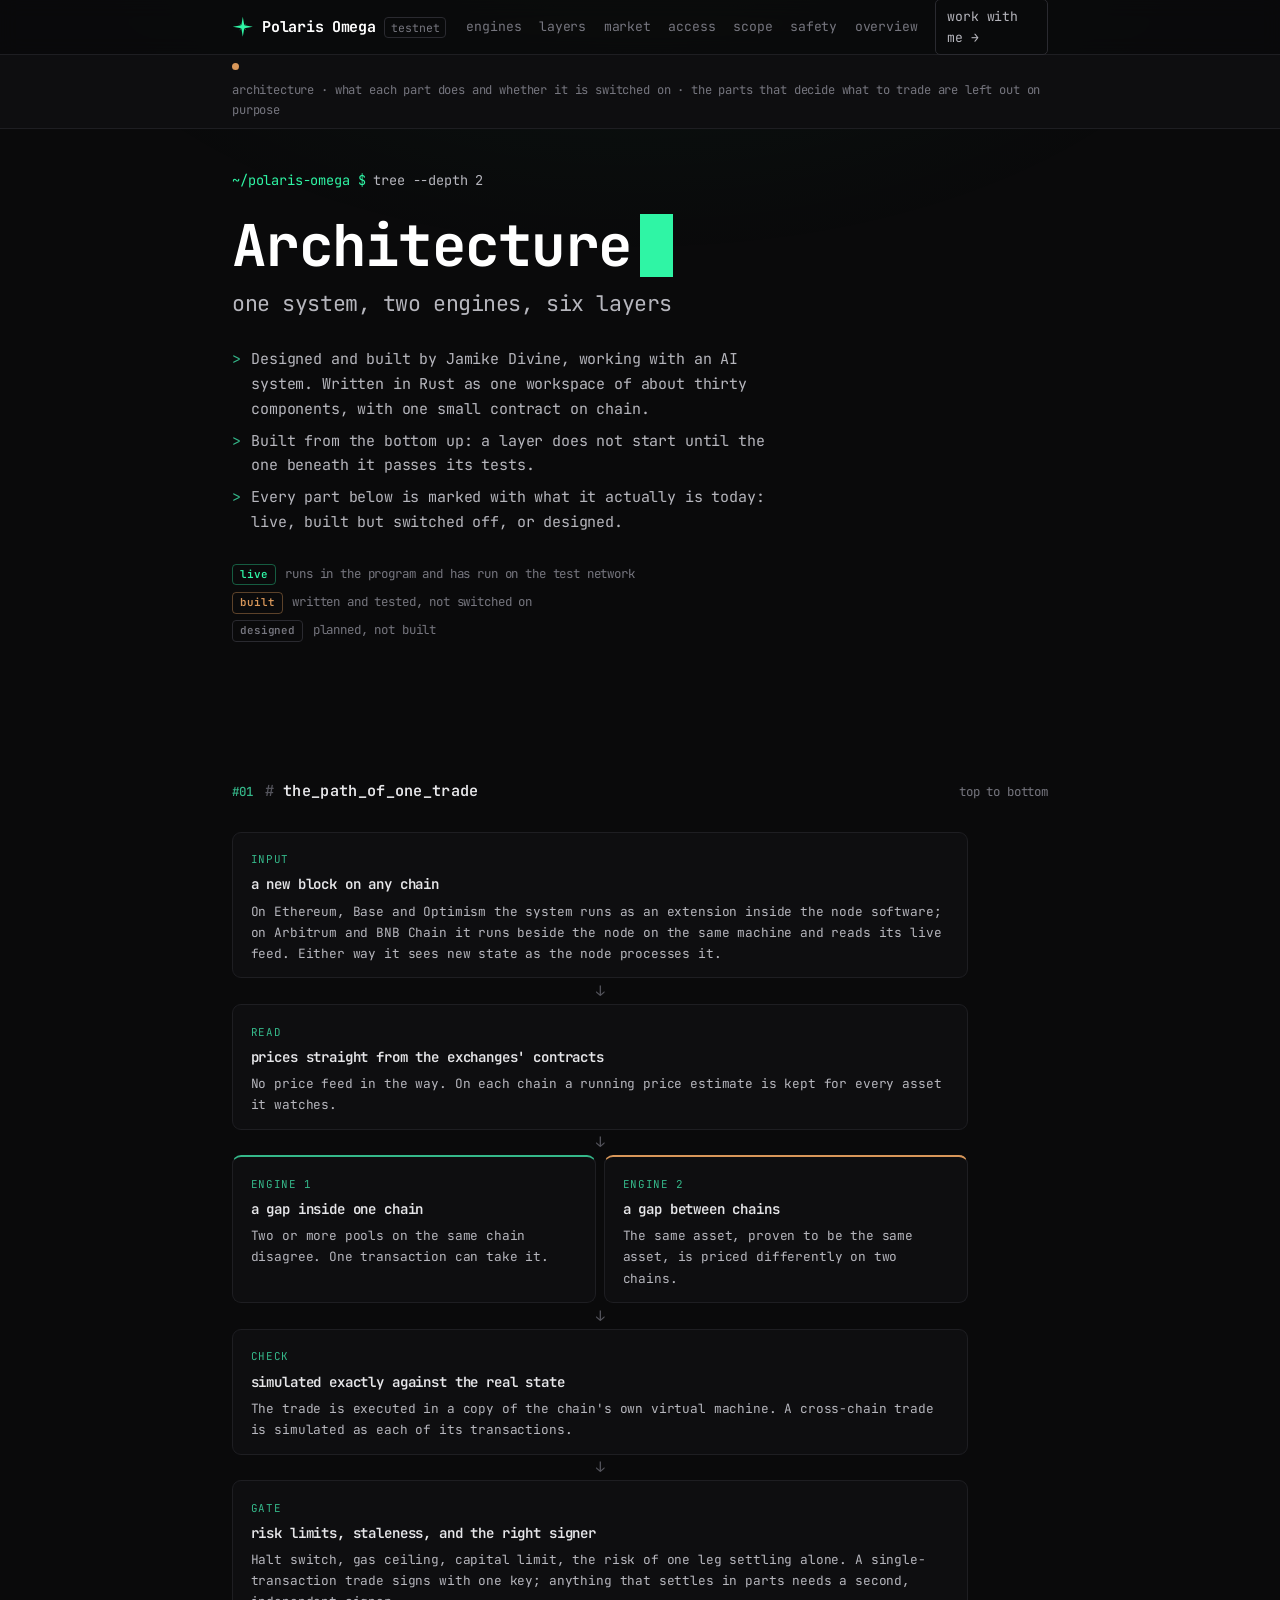
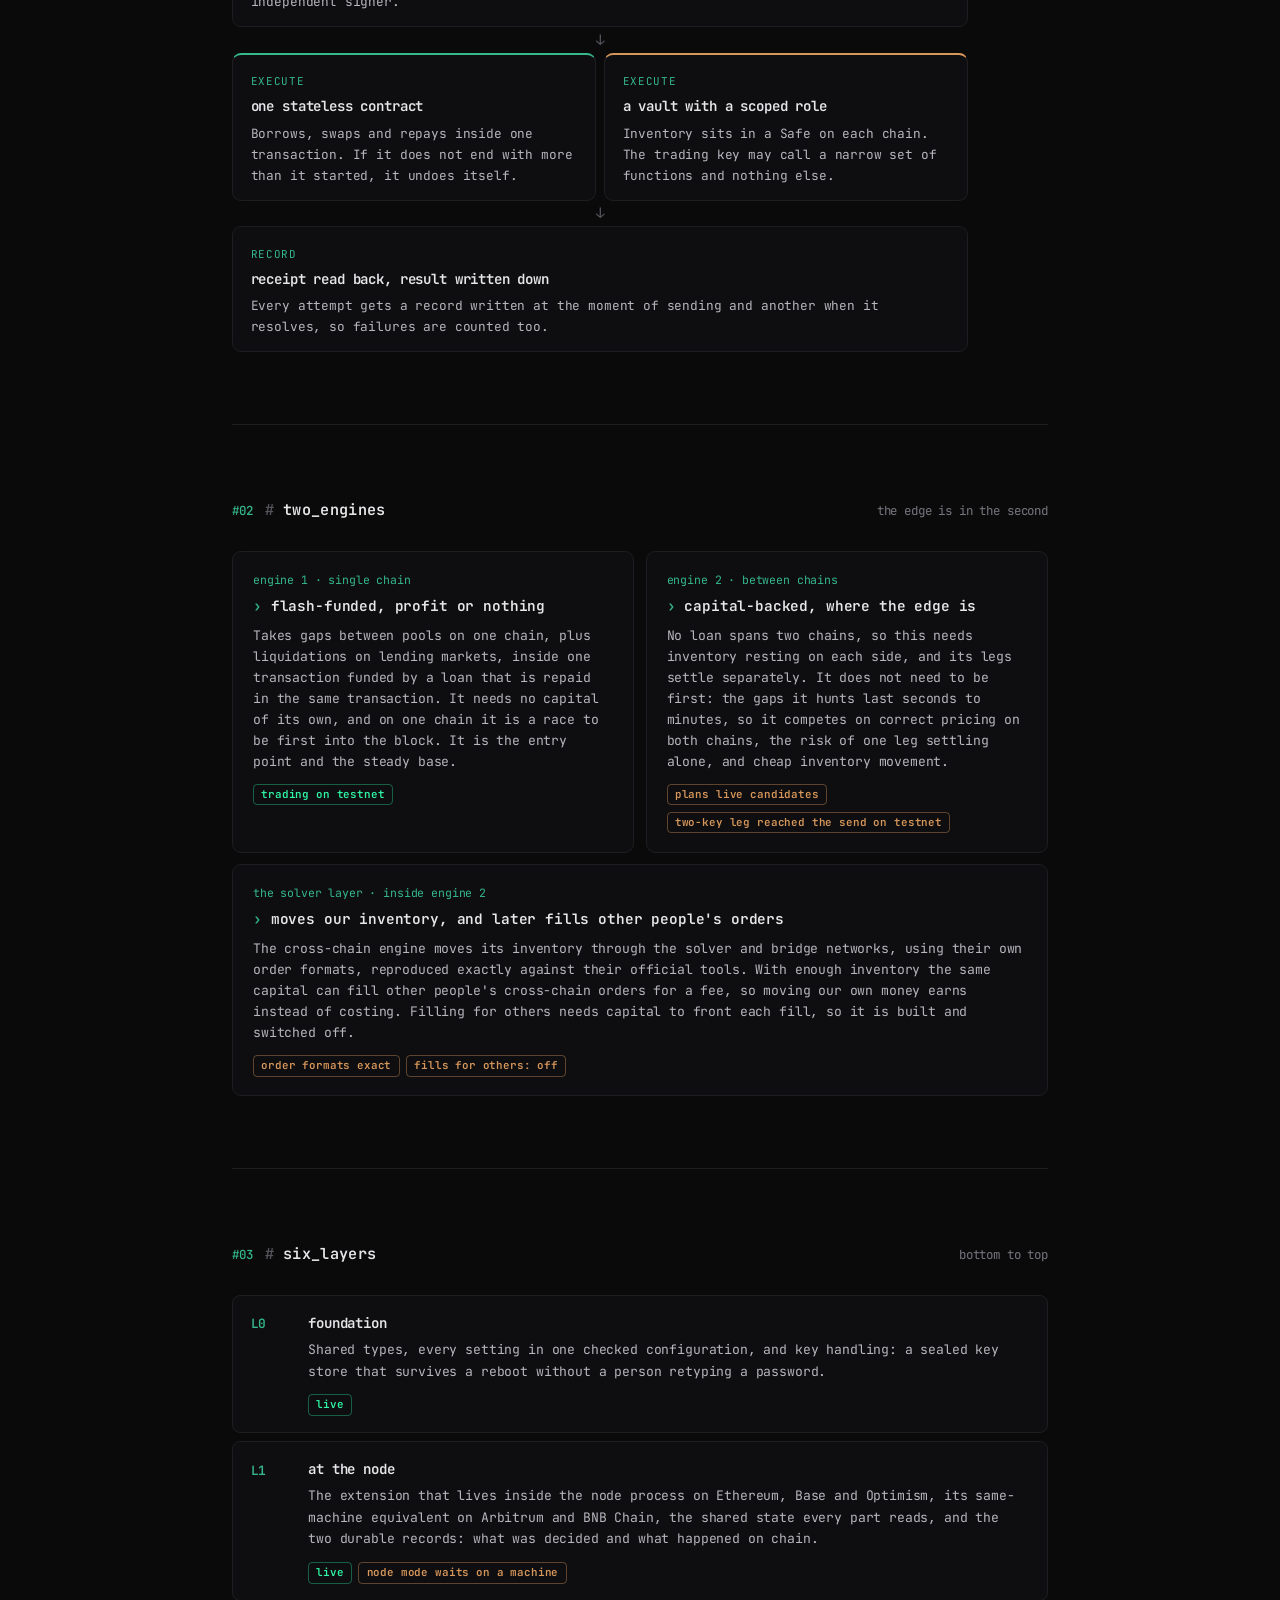
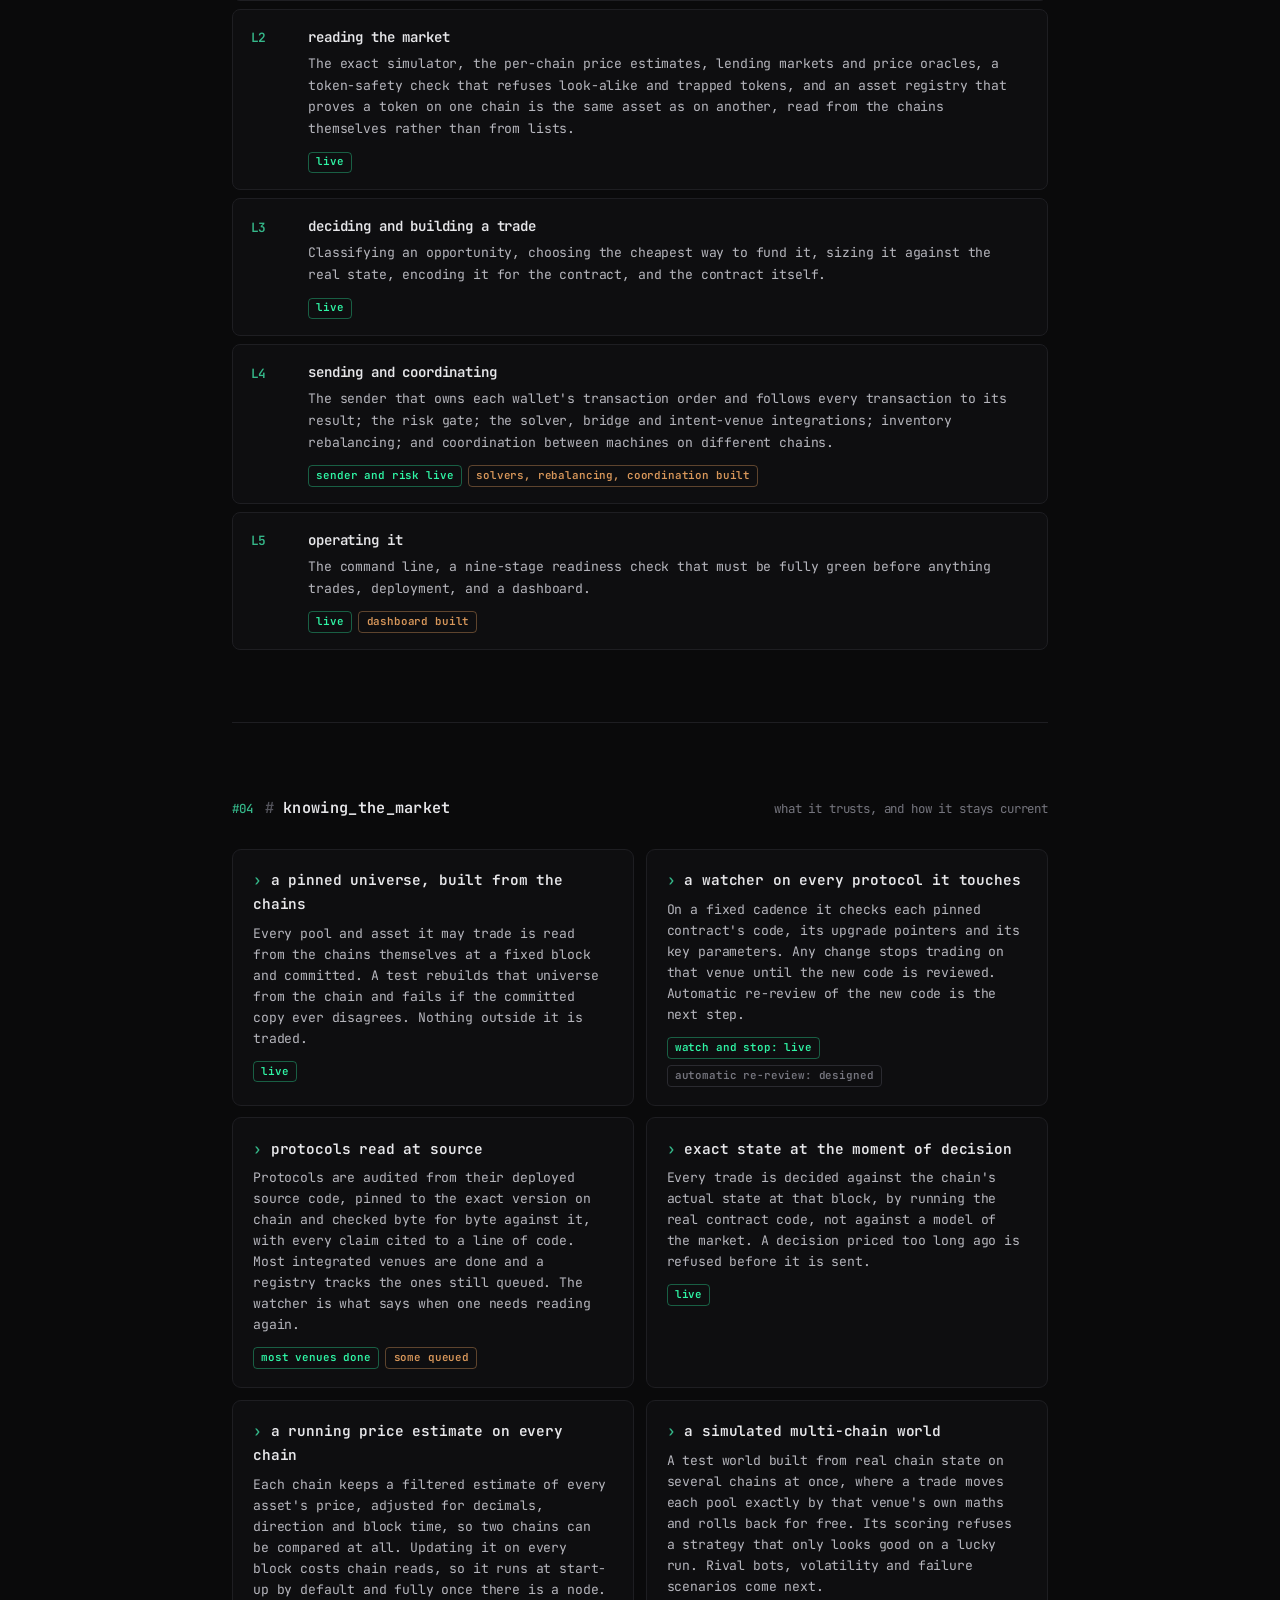
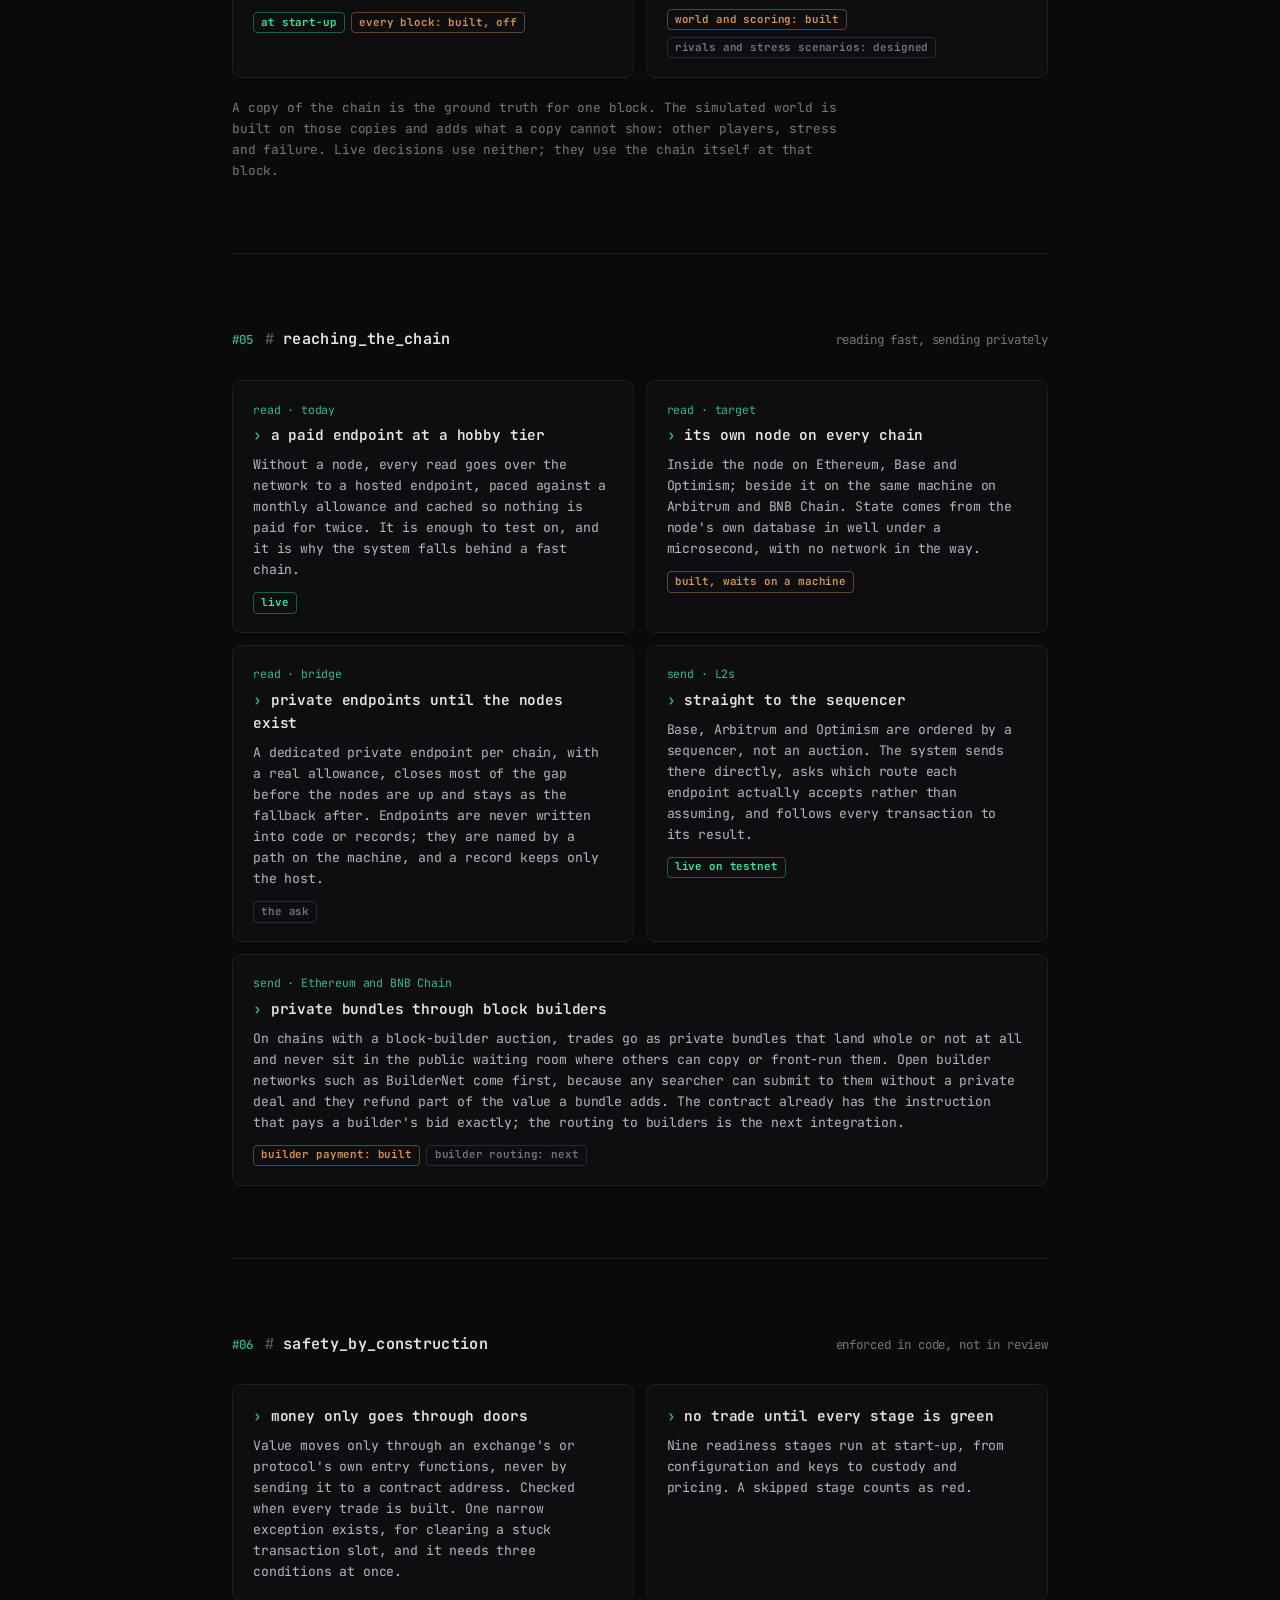
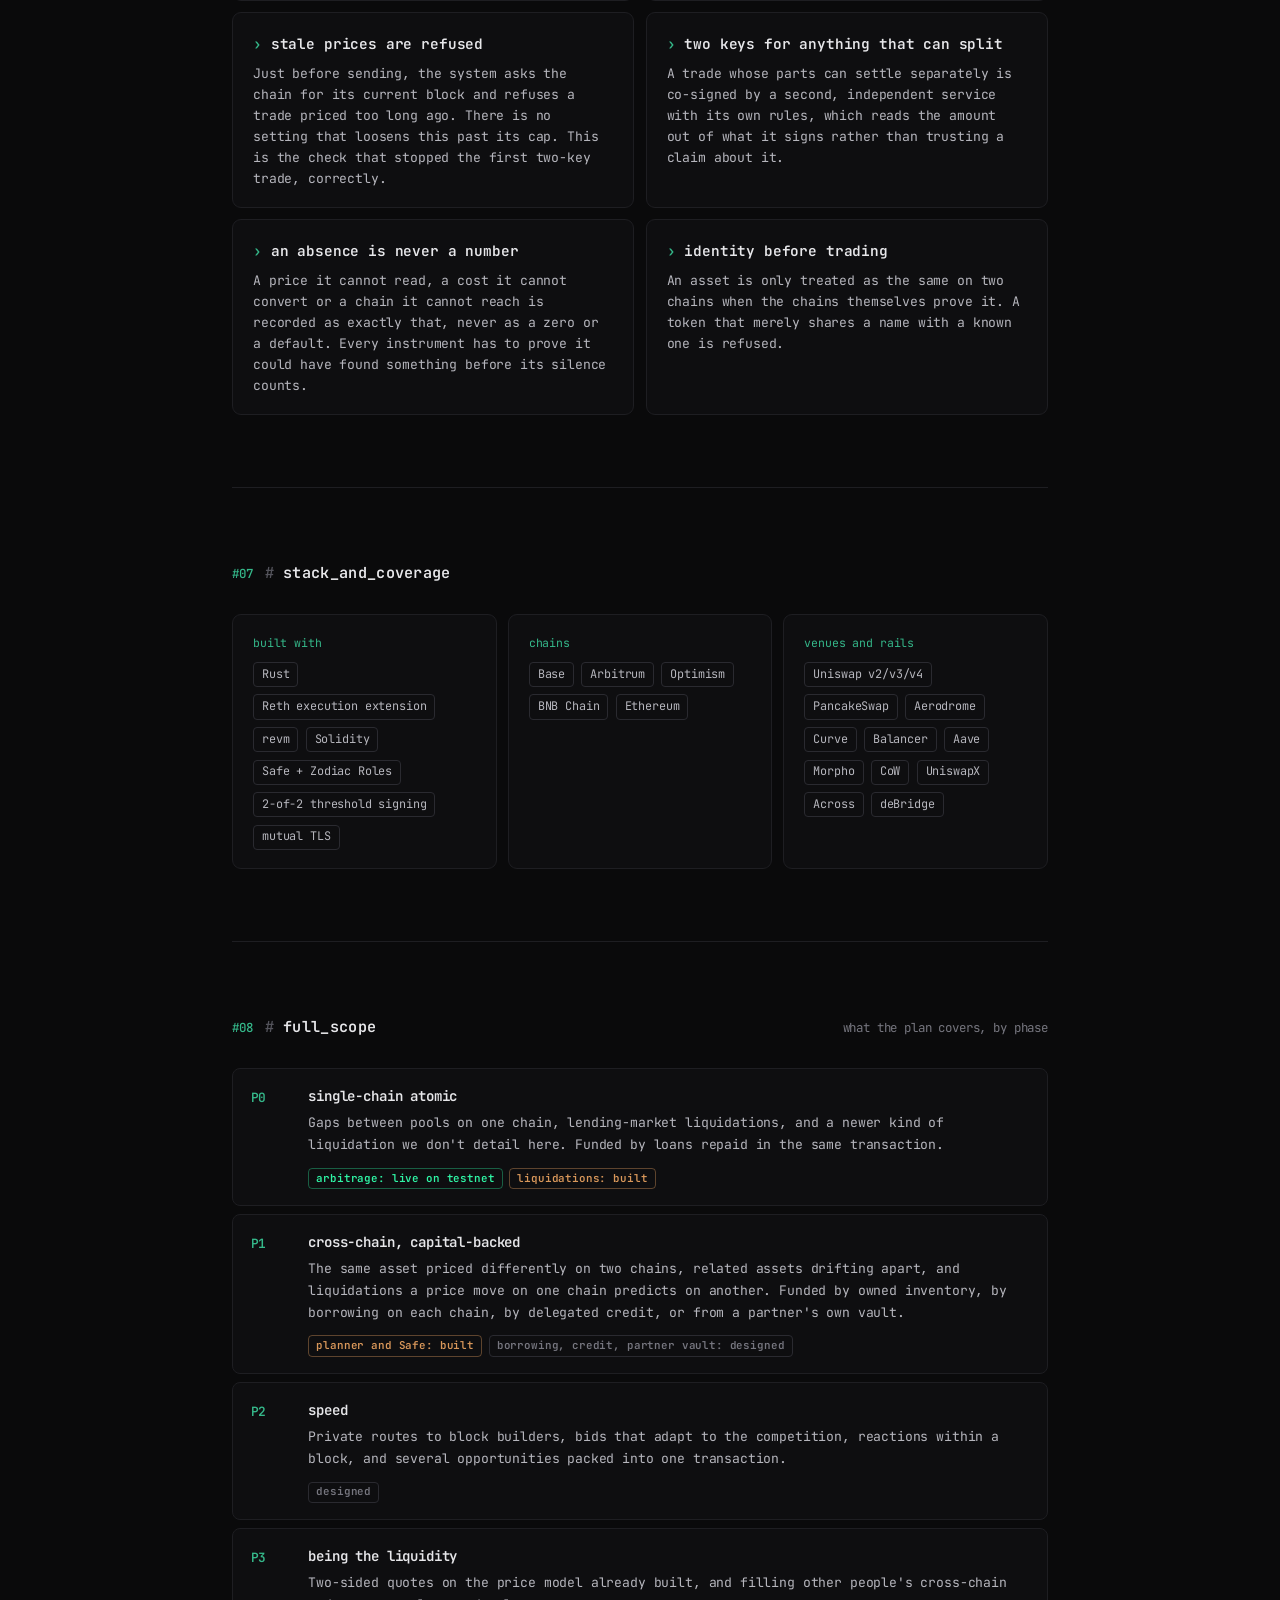
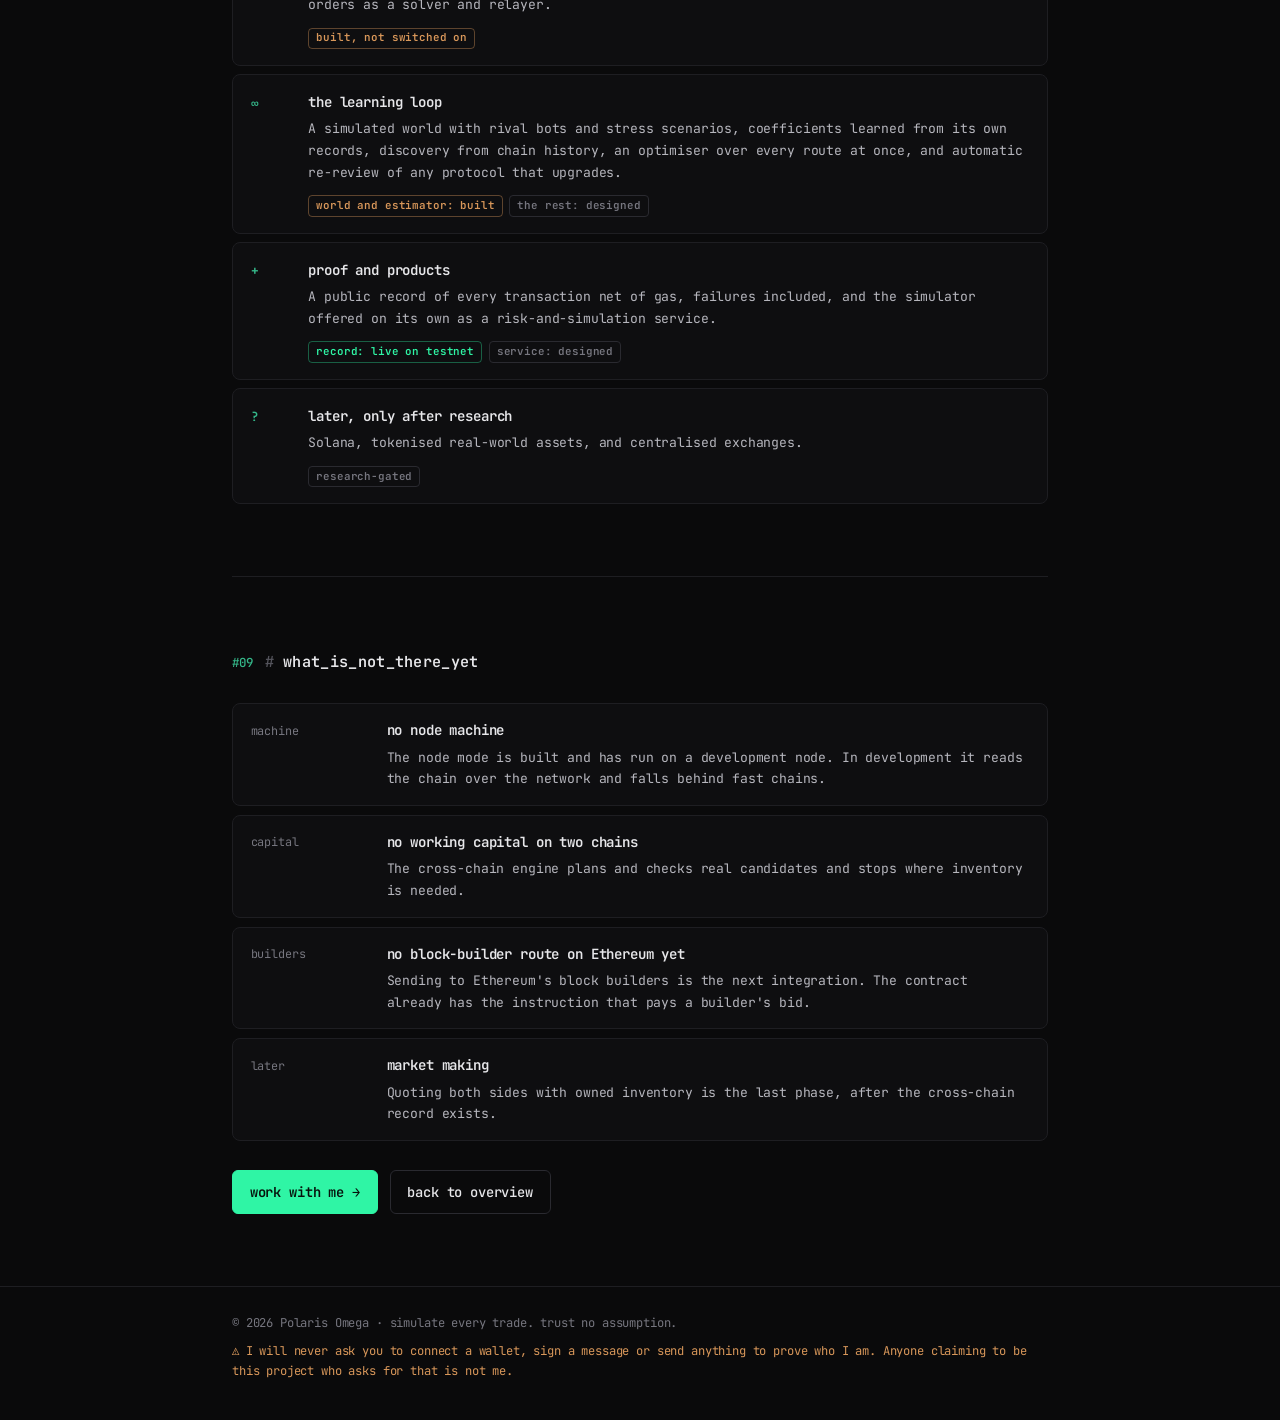
==== commit 63703262: "Architecture: reaching the chain and full scope" ====
--- a/architecture.html
+++ b/architecture.html
@@ -205,6 +205,7 @@
       <a class="hide-sm" href="#layers">layers</a>
       <a class="hide-sm" href="#market">market</a>
       <a class="hide-sm" href="#access">access</a>
+      <a class="hide-sm" href="#scope">scope</a>
       <a class="hide-sm" href="#safety">safety</a>
       <a href="index.html">overview</a>
       <a class="nav-cta" href="index.html#help">work with me →</a>
@@ -342,8 +343,21 @@
       </div>
     </section>
 
+    <section class="section" id="scope">
+      <div class="section-head"><span class="section-num">#08</span><span class="section-title">full_scope</span><span class="section-note">what the plan covers, by phase</span></div>
+      <div class="layers">
+        <div class="layer"><span class="ln">P0</span><div><b>single-chain atomic</b><p>Gaps between pools on one chain, lending-market liquidations, and a newer kind of liquidation we don't detail here. Funded by loans repaid in the same transaction.</p><div class="chips"><i class="chip live">arbitrage: live on testnet</i><i class="chip built">liquidations: built</i></div></div></div>
+        <div class="layer"><span class="ln">P1</span><div><b>cross-chain, capital-backed</b><p>The same asset priced differently on two chains, related assets drifting apart, and liquidations a price move on one chain predicts on another. Funded by owned inventory, by borrowing on each chain, by delegated credit, or from a partner's own vault.</p><div class="chips"><i class="chip built">planner and Safe: built</i><i class="chip design">borrowing, credit, partner vault: designed</i></div></div></div>
+        <div class="layer"><span class="ln">P2</span><div><b>speed</b><p>Private routes to block builders, bids that adapt to the competition, reactions within a block, and several opportunities packed into one transaction.</p><div class="chips"><i class="chip design">designed</i></div></div></div>
+        <div class="layer"><span class="ln">P3</span><div><b>being the liquidity</b><p>Two-sided quotes on the price model already built, and filling other people's cross-chain orders as a solver and relayer.</p><div class="chips"><i class="chip built">built, not switched on</i></div></div></div>
+        <div class="layer"><span class="ln">∞</span><div><b>the learning loop</b><p>A simulated world with rival bots and stress scenarios, coefficients learned from its own records, discovery from chain history, an optimiser over every route at once, and automatic re-review of any protocol that upgrades.</p><div class="chips"><i class="chip built">world and estimator: built</i><i class="chip design">the rest: designed</i></div></div></div>
+        <div class="layer"><span class="ln">+</span><div><b>proof and products</b><p>A public record of every transaction net of gas, failures included, and the simulator offered on its own as a risk-and-simulation service.</p><div class="chips"><i class="chip live">record: live on testnet</i><i class="chip design">service: designed</i></div></div></div>
+        <div class="layer"><span class="ln">?</span><div><b>later, only after research</b><p>Solana, tokenised real-world assets, and centralised exchanges.</p><div class="chips"><i class="chip design">research-gated</i></div></div></div>
+      </div>
+    </section>
+
     <section class="section" id="limits">
-      <div class="section-head"><span class="section-num">#08</span><span class="section-title">what_is_not_there_yet</span></div>
+      <div class="section-head"><span class="section-num">#09</span><span class="section-title">what_is_not_there_yet</span></div>
       <div class="rows">
         <div class="row"><span class="when">machine</span><div class="what"><b>no node machine</b><p>The node mode is built and has run on a development node. In development it reads the chain over the network and falls behind fast chains.</p></div></div>
         <div class="row"><span class="when">capital</span><div class="what"><b>no working capital on two chains</b><p>The cross-chain engine plans and checks real candidates and stops where inventory is needed.</p></div></div>
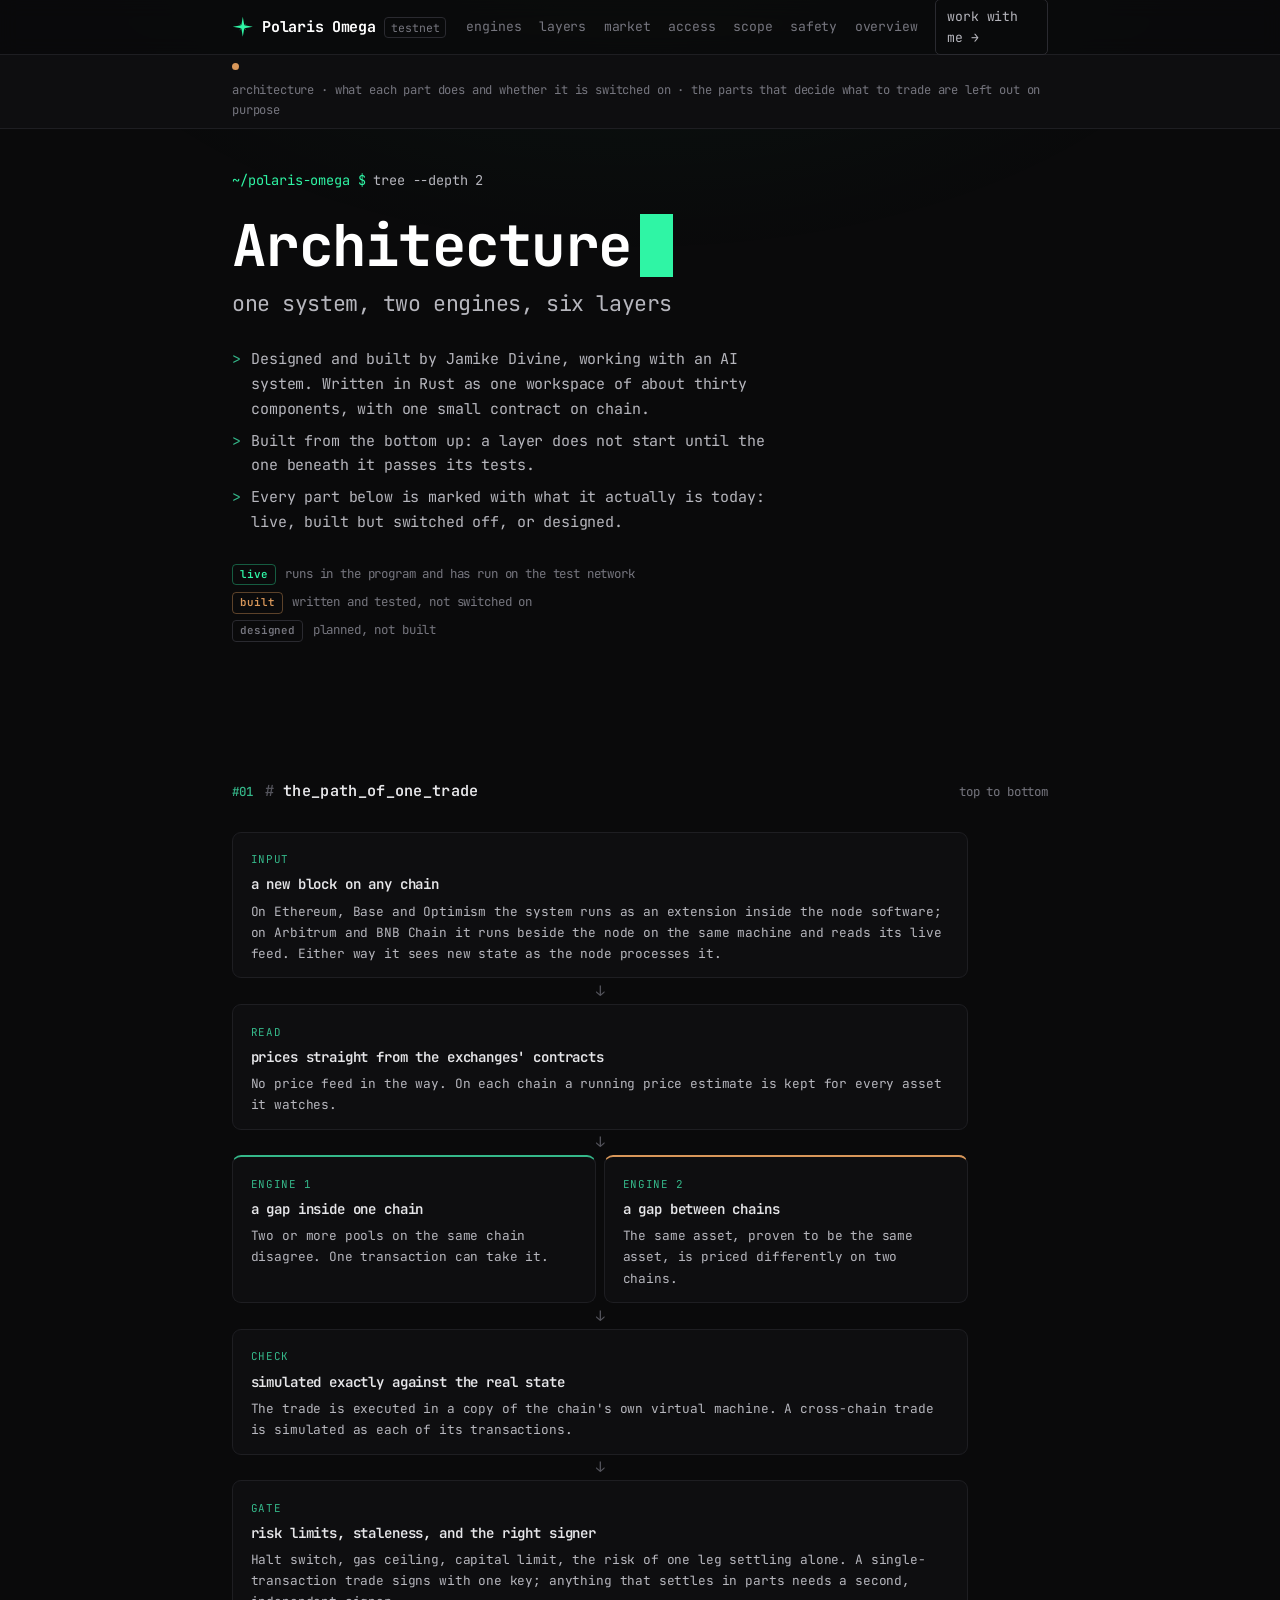
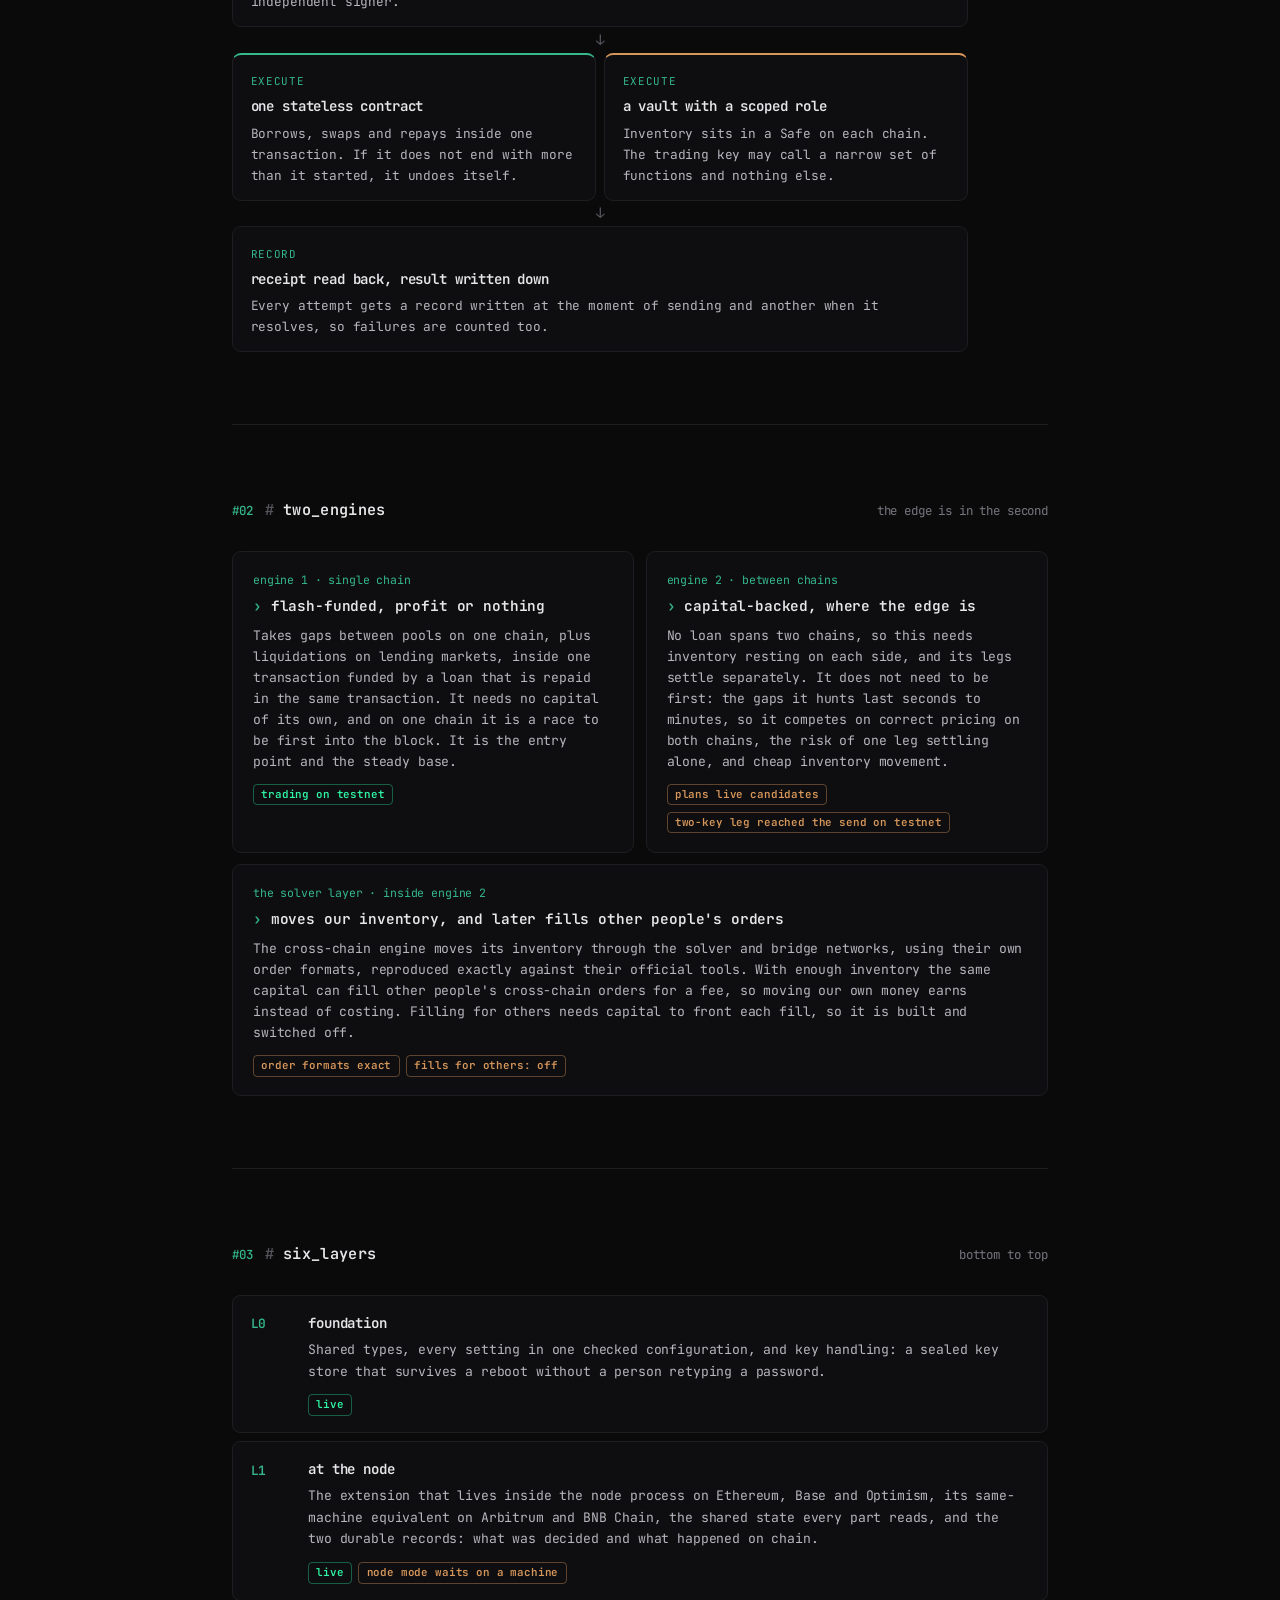
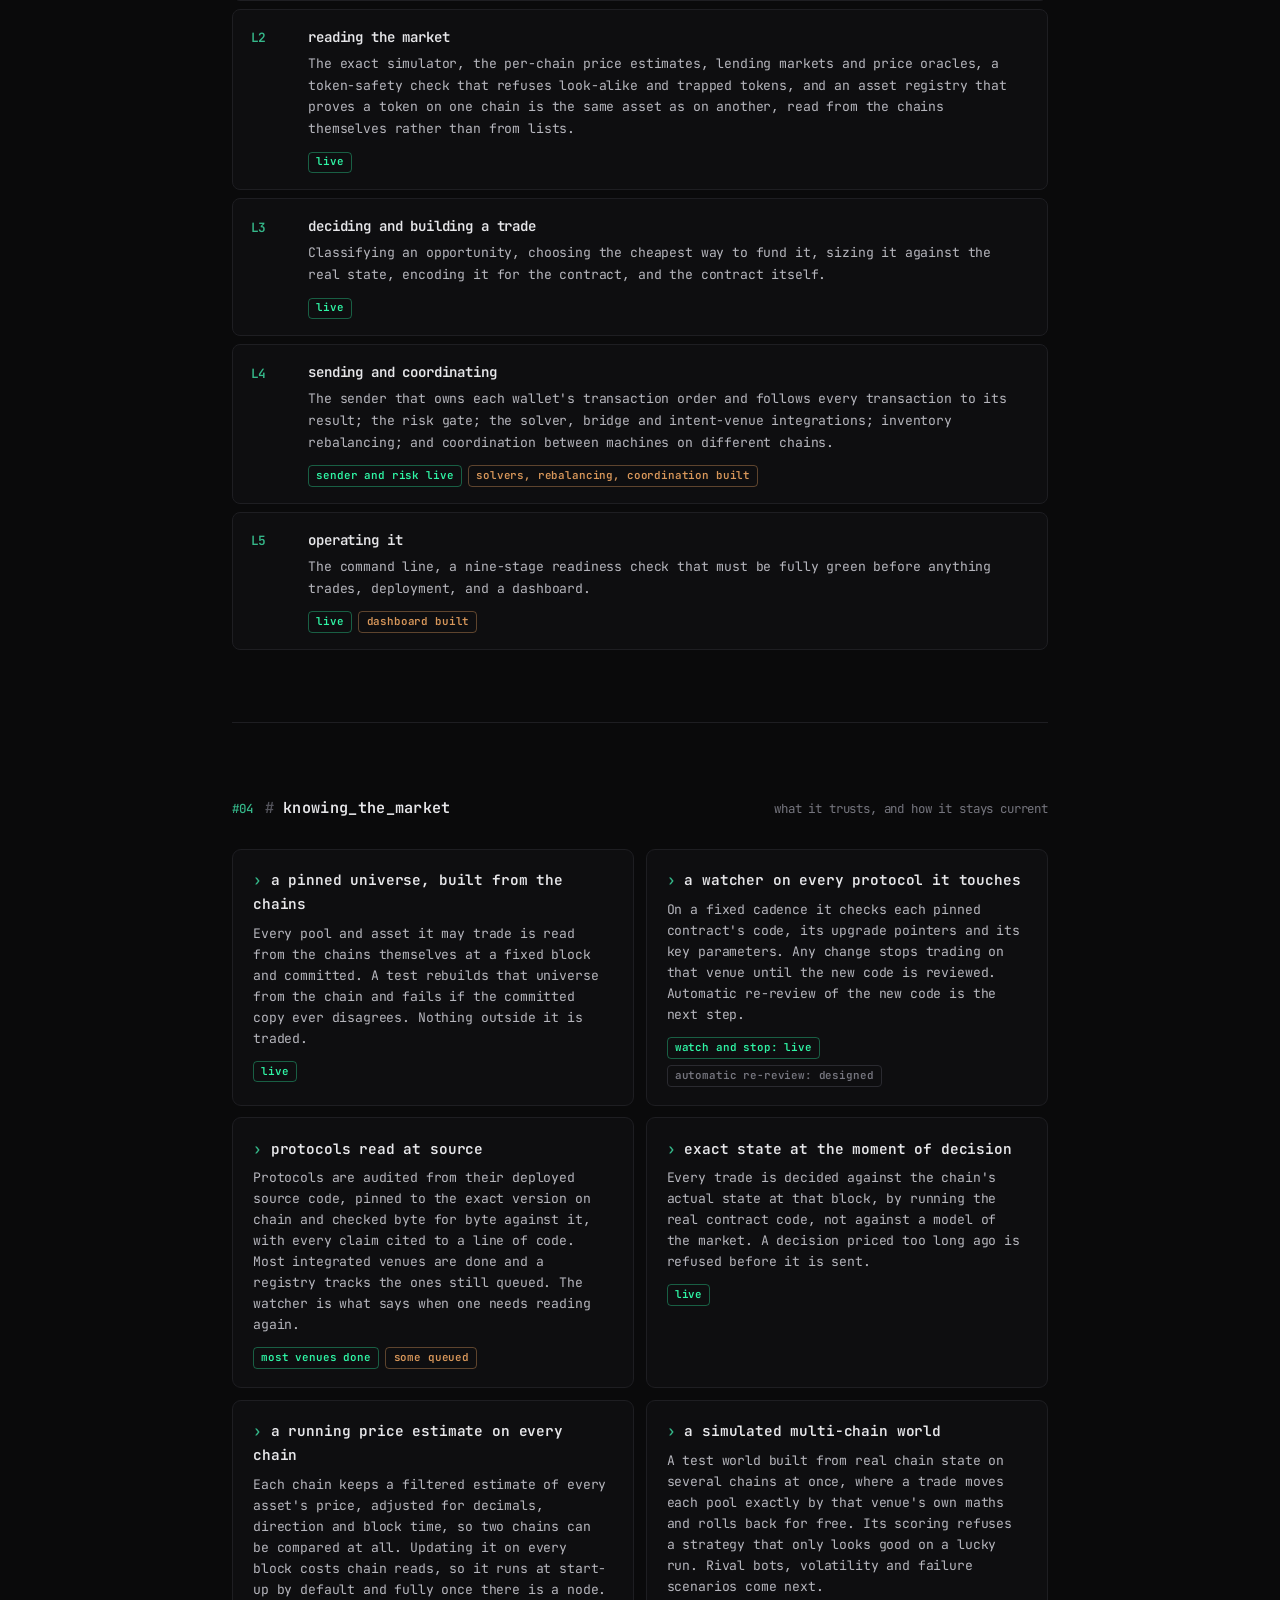
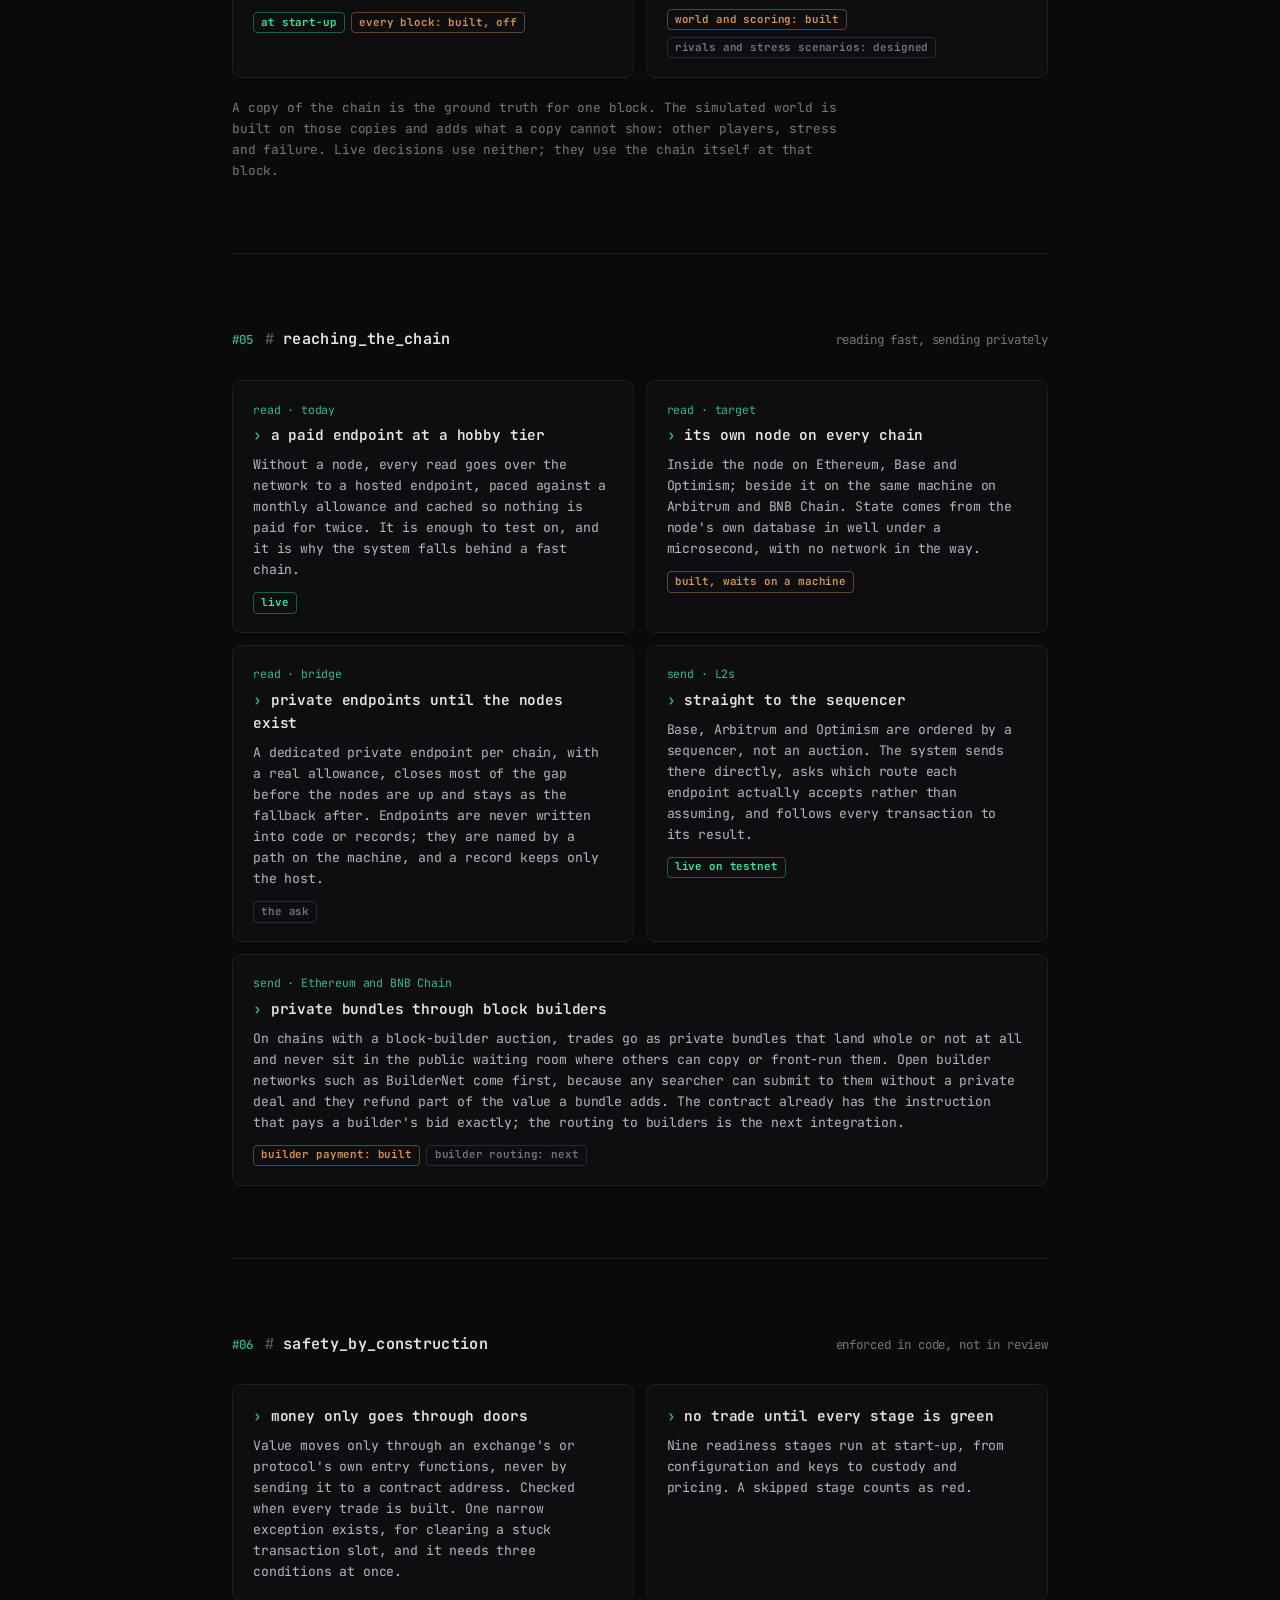
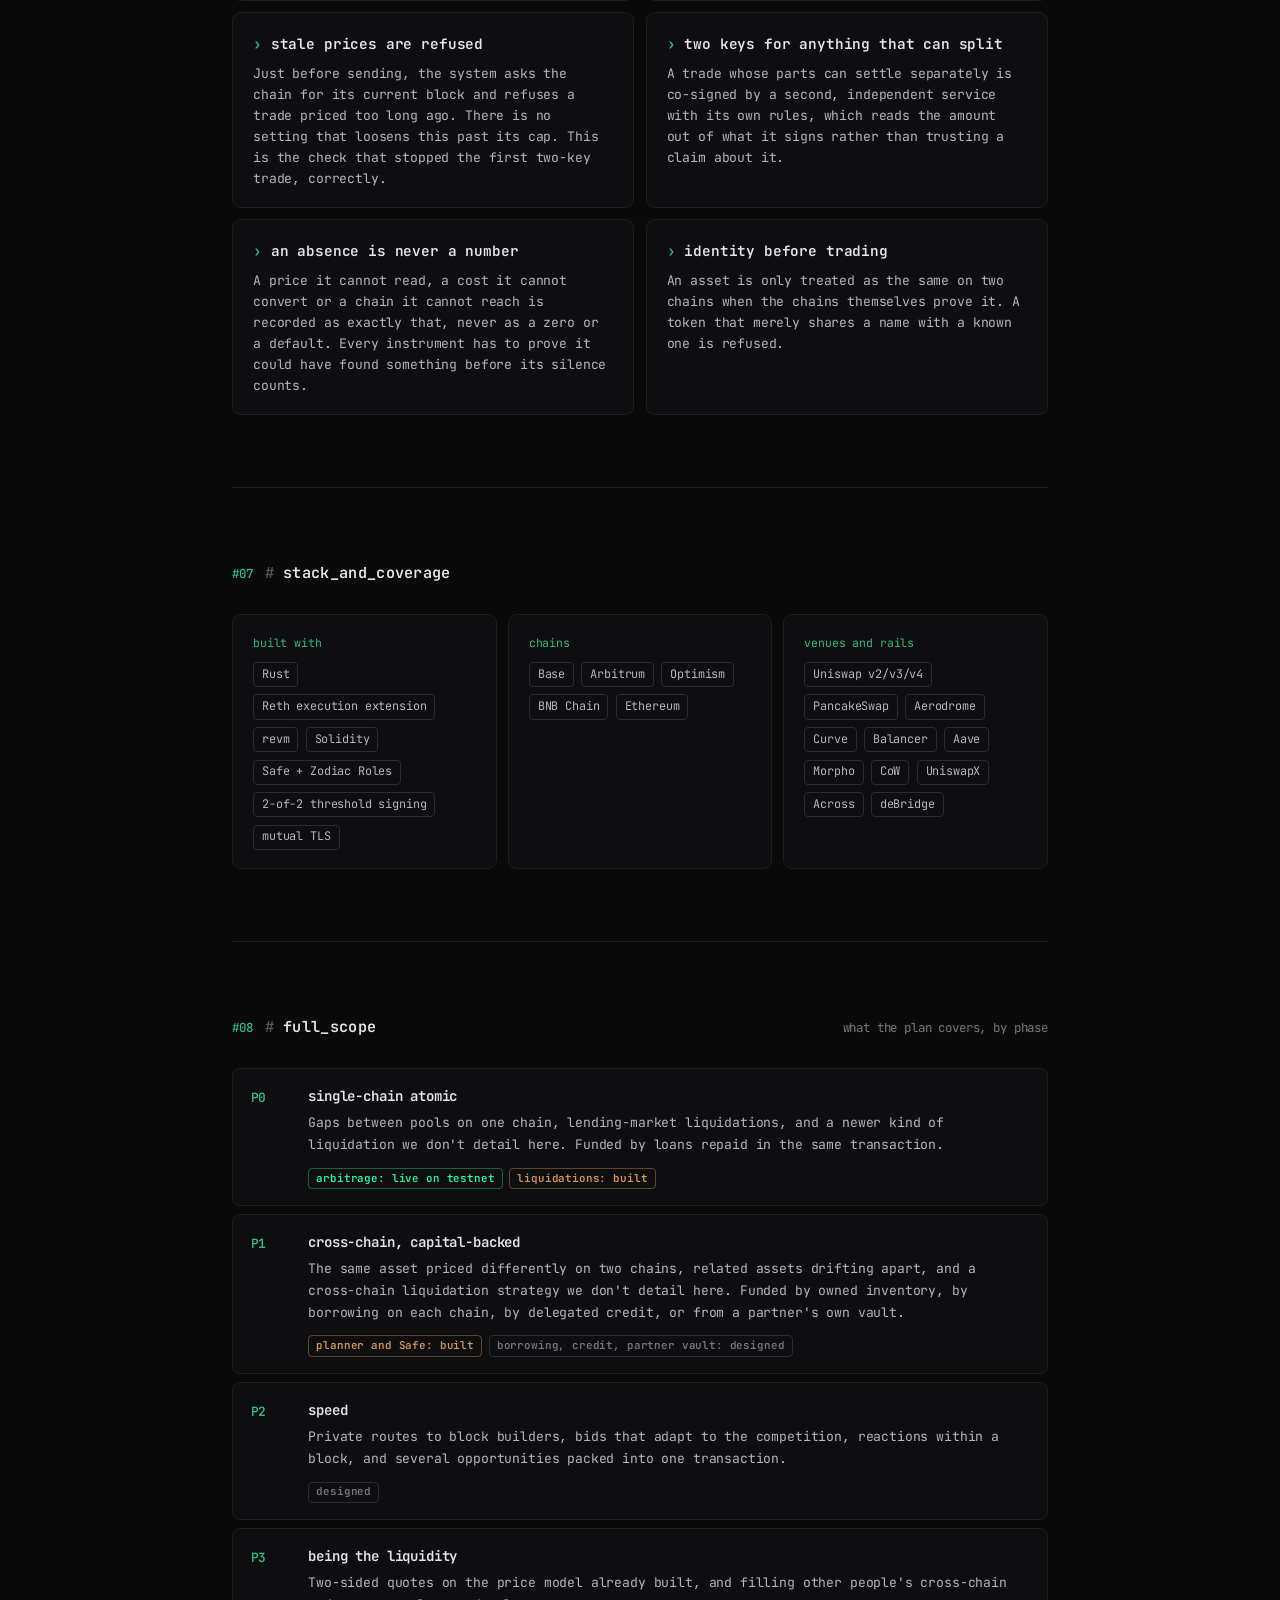
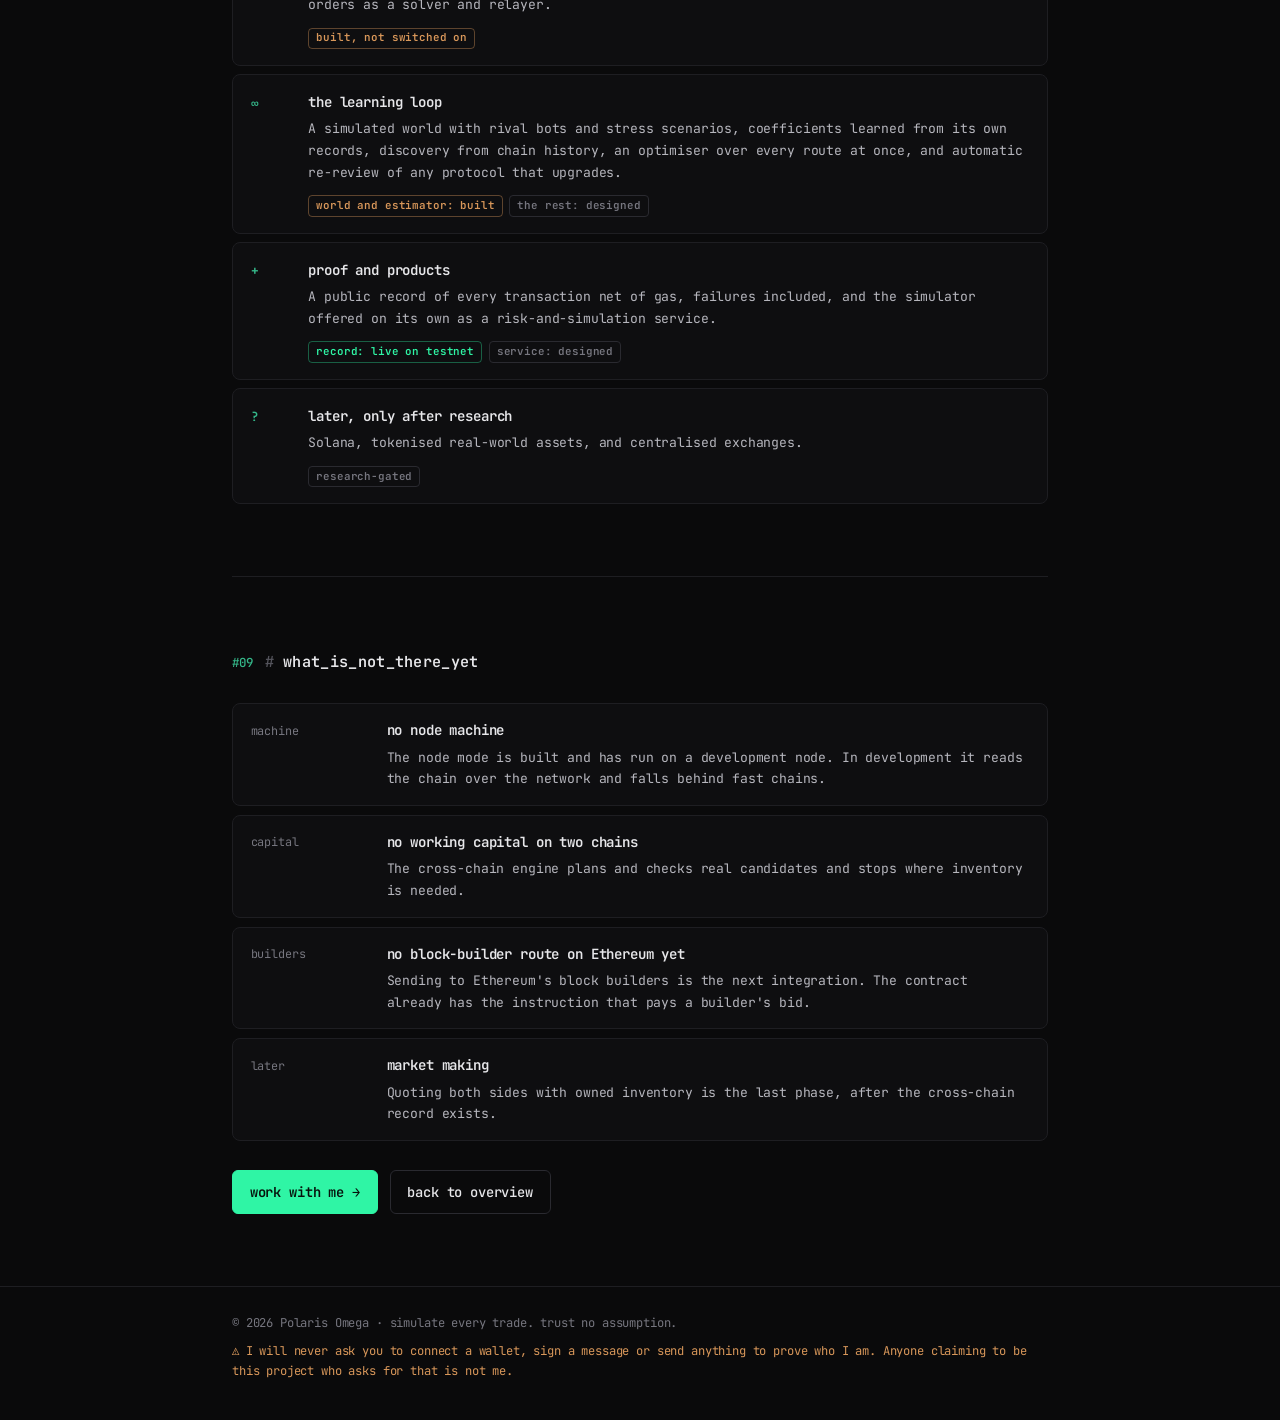
==== commit 53e6a8f2: "Architecture: keep one strategy undetailed" ====
--- a/architecture.html
+++ b/architecture.html
@@ -347,7 +347,7 @@
       <div class="section-head"><span class="section-num">#08</span><span class="section-title">full_scope</span><span class="section-note">what the plan covers, by phase</span></div>
       <div class="layers">
         <div class="layer"><span class="ln">P0</span><div><b>single-chain atomic</b><p>Gaps between pools on one chain, lending-market liquidations, and a newer kind of liquidation we don't detail here. Funded by loans repaid in the same transaction.</p><div class="chips"><i class="chip live">arbitrage: live on testnet</i><i class="chip built">liquidations: built</i></div></div></div>
-        <div class="layer"><span class="ln">P1</span><div><b>cross-chain, capital-backed</b><p>The same asset priced differently on two chains, related assets drifting apart, and liquidations a price move on one chain predicts on another. Funded by owned inventory, by borrowing on each chain, by delegated credit, or from a partner's own vault.</p><div class="chips"><i class="chip built">planner and Safe: built</i><i class="chip design">borrowing, credit, partner vault: designed</i></div></div></div>
+        <div class="layer"><span class="ln">P1</span><div><b>cross-chain, capital-backed</b><p>The same asset priced differently on two chains, related assets drifting apart, and a cross-chain liquidation strategy we don't detail here. Funded by owned inventory, by borrowing on each chain, by delegated credit, or from a partner's own vault.</p><div class="chips"><i class="chip built">planner and Safe: built</i><i class="chip design">borrowing, credit, partner vault: designed</i></div></div></div>
         <div class="layer"><span class="ln">P2</span><div><b>speed</b><p>Private routes to block builders, bids that adapt to the competition, reactions within a block, and several opportunities packed into one transaction.</p><div class="chips"><i class="chip design">designed</i></div></div></div>
         <div class="layer"><span class="ln">P3</span><div><b>being the liquidity</b><p>Two-sided quotes on the price model already built, and filling other people's cross-chain orders as a solver and relayer.</p><div class="chips"><i class="chip built">built, not switched on</i></div></div></div>
         <div class="layer"><span class="ln">∞</span><div><b>the learning loop</b><p>A simulated world with rival bots and stress scenarios, coefficients learned from its own records, discovery from chain history, an optimiser over every route at once, and automatic re-review of any protocol that upgrades.</p><div class="chips"><i class="chip built">world and estimator: built</i><i class="chip design">the rest: designed</i></div></div></div>
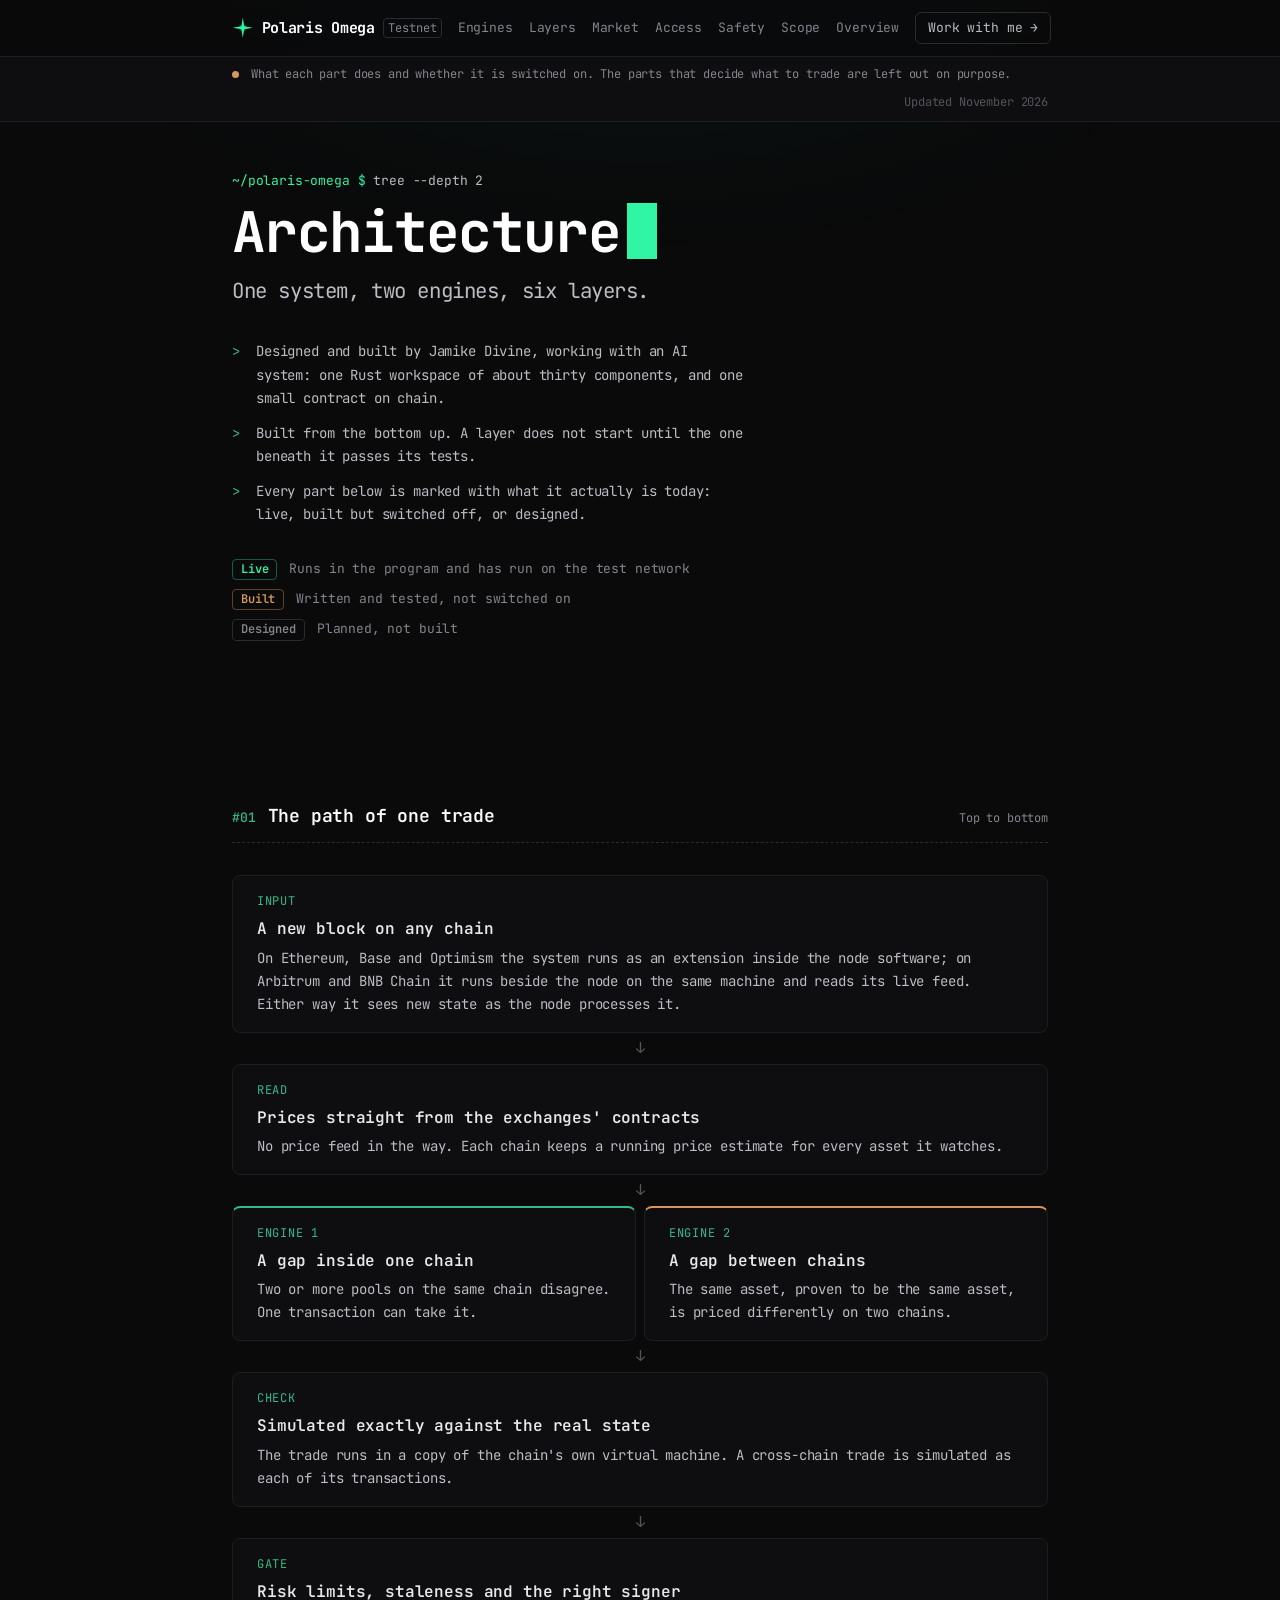
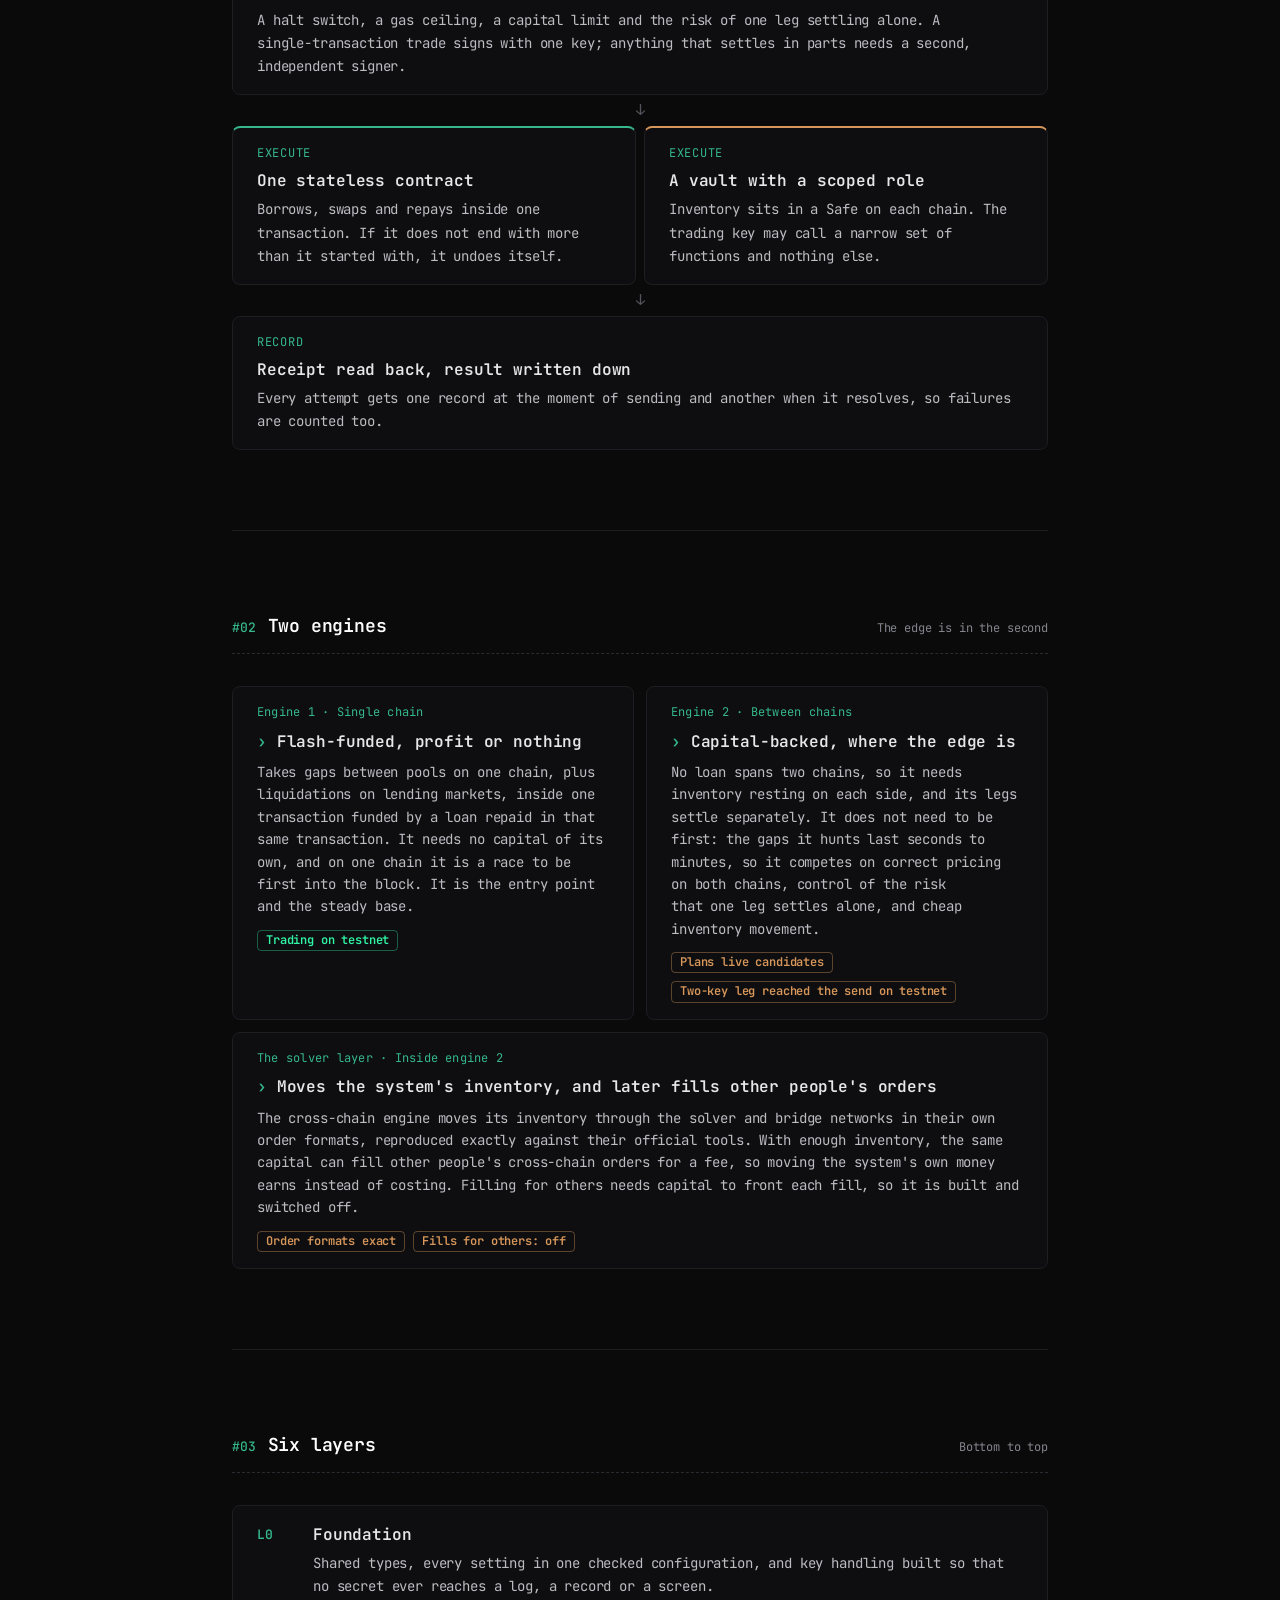
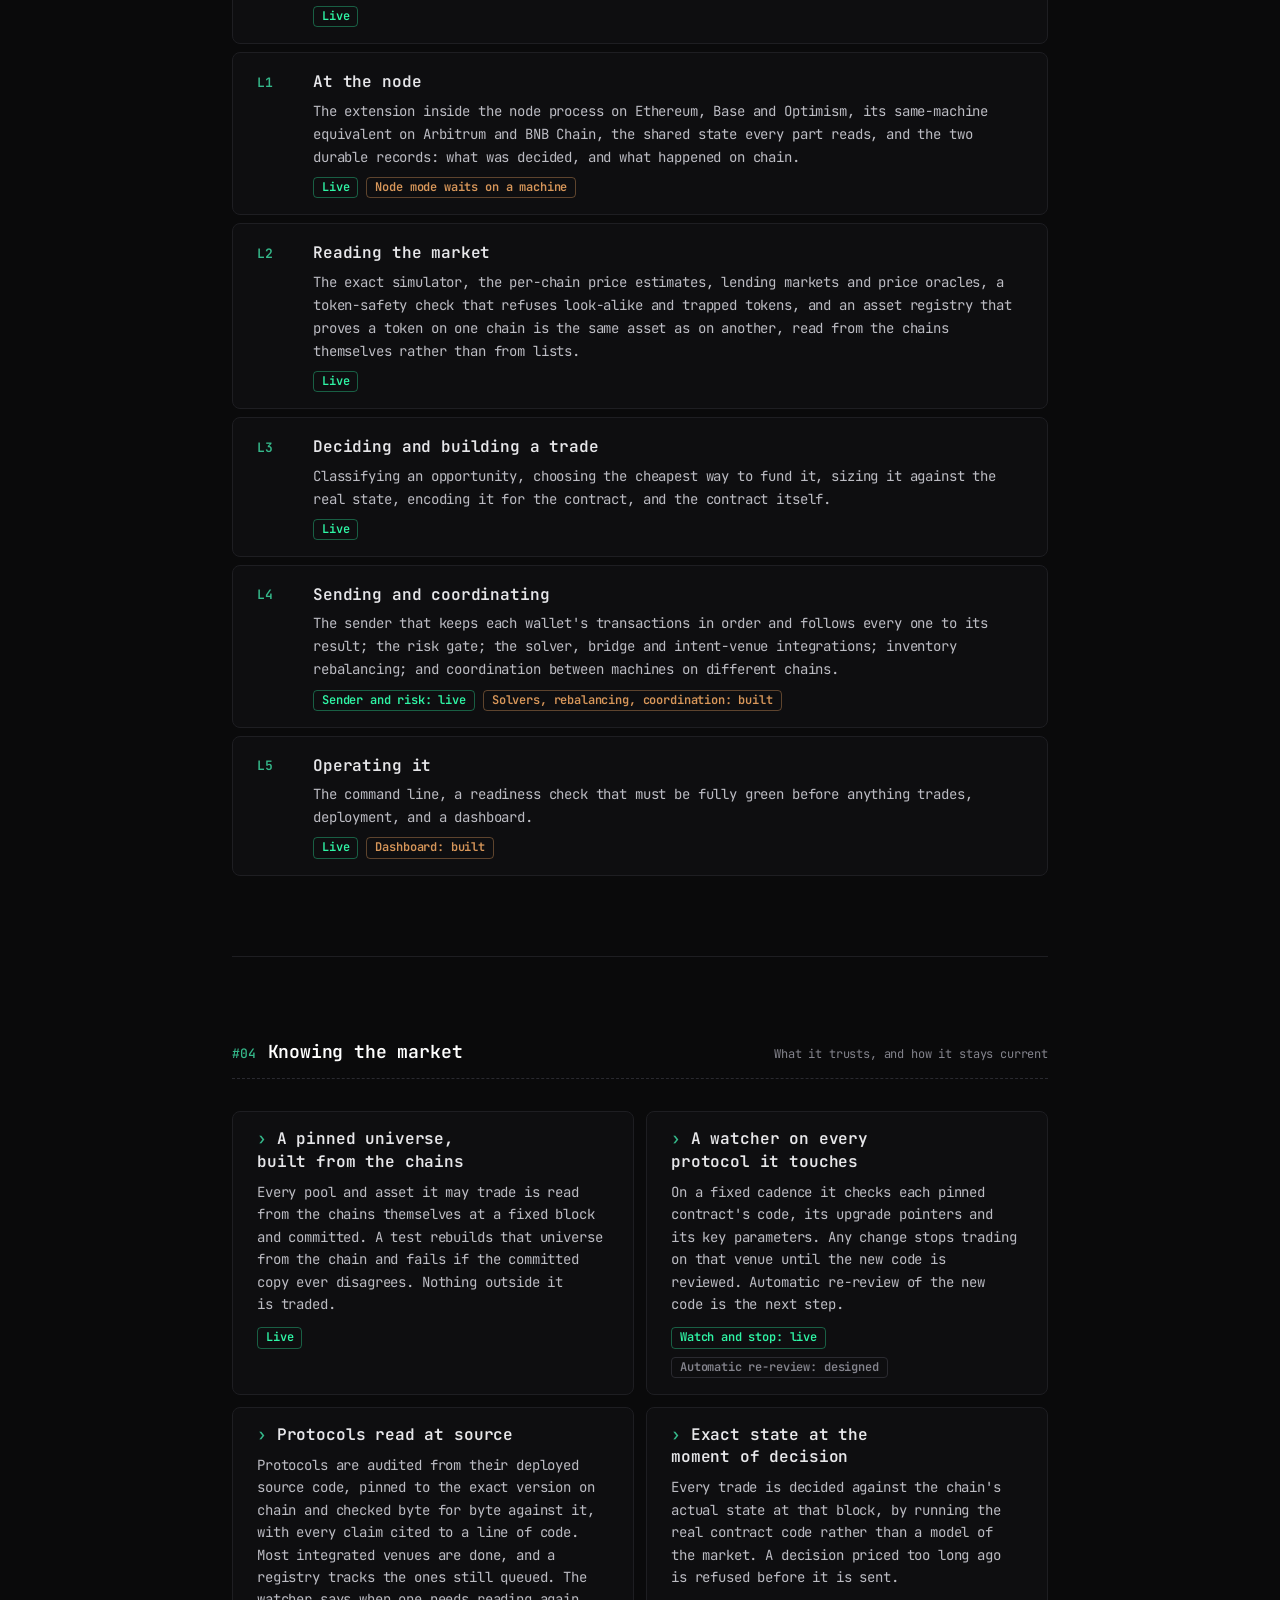
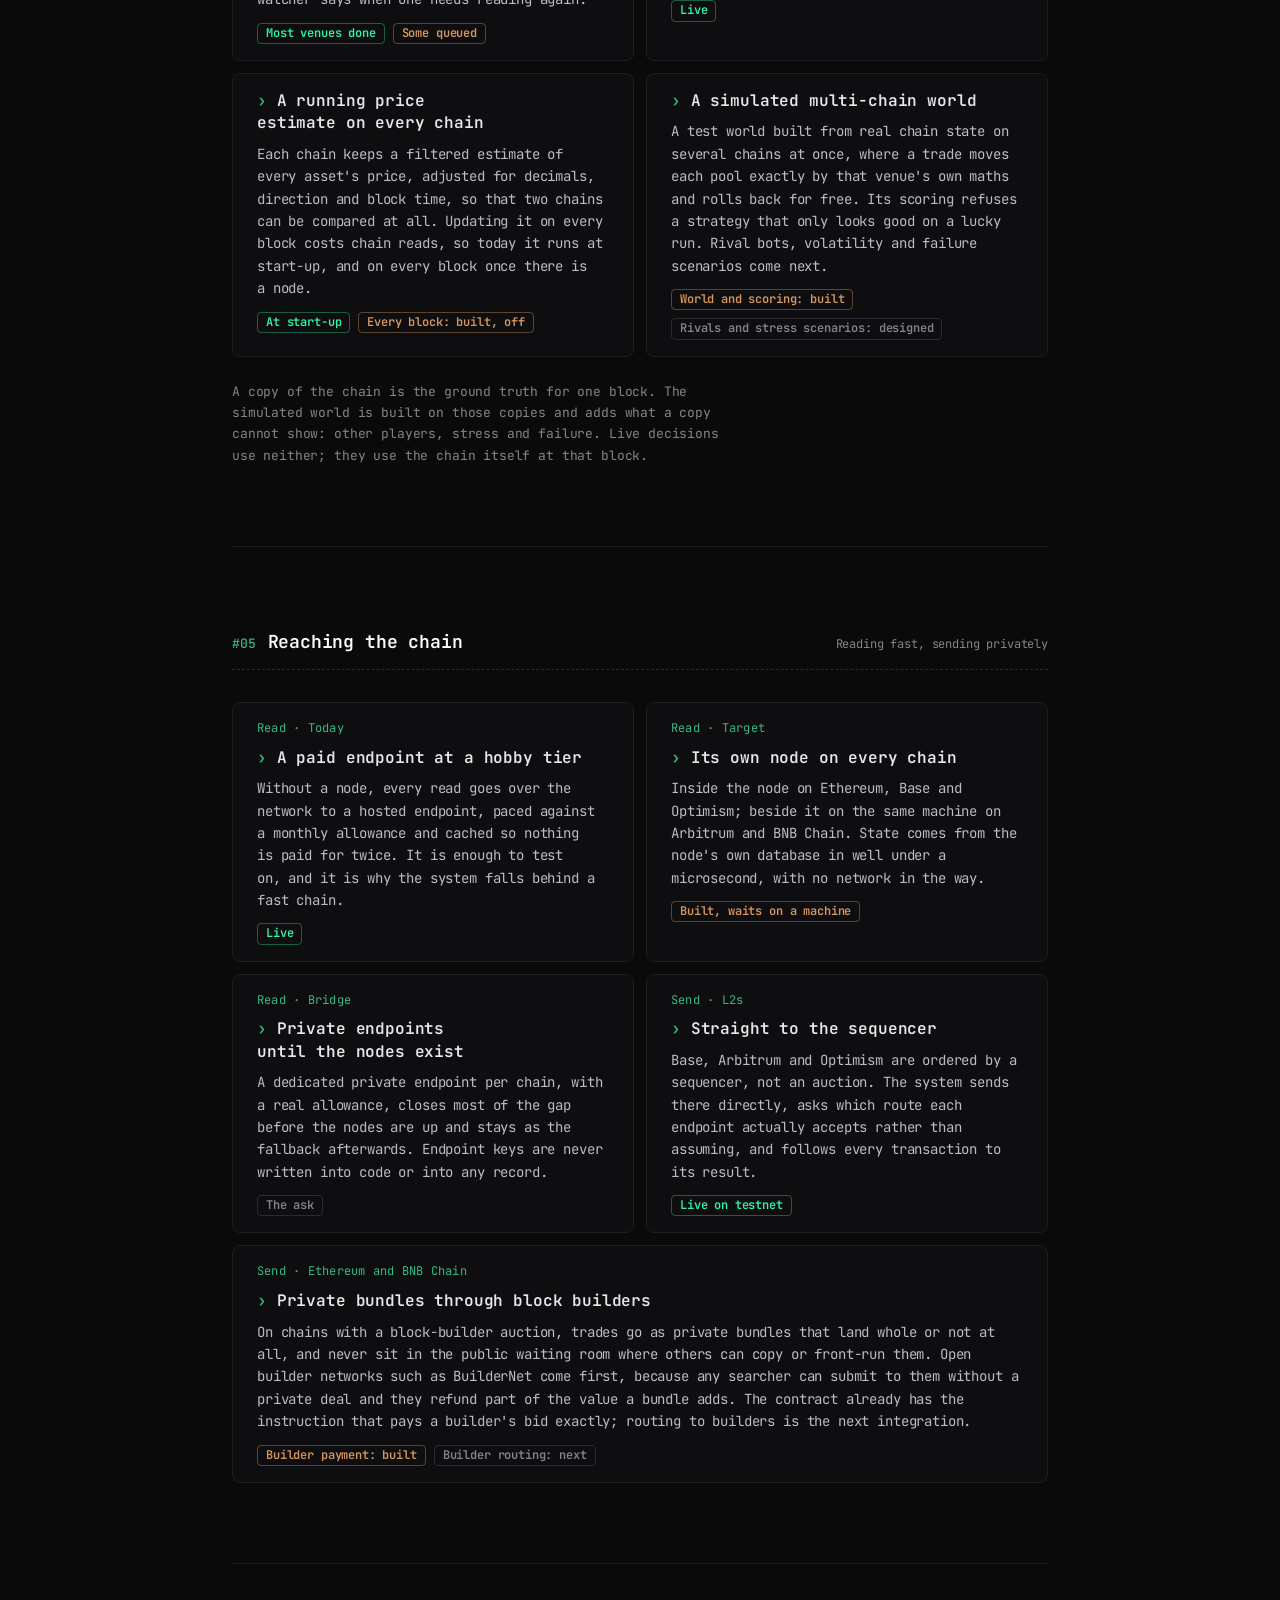
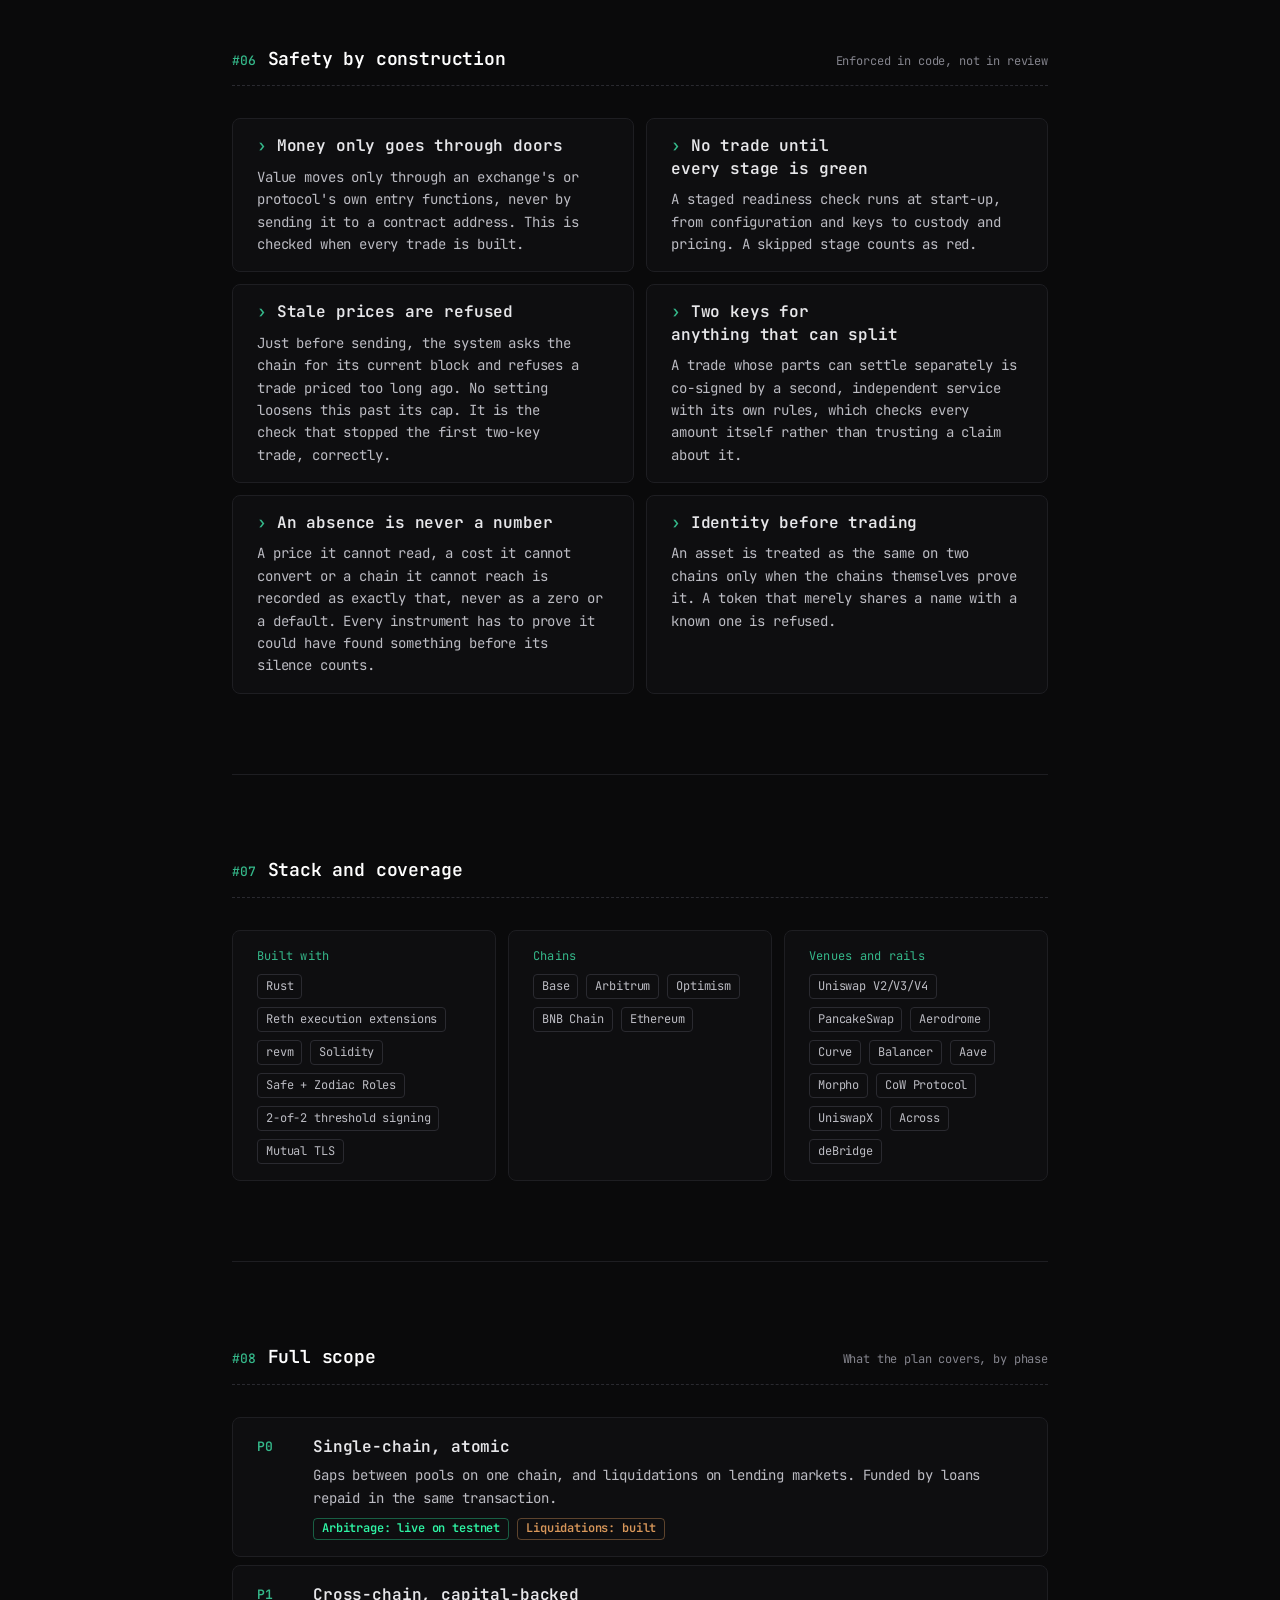
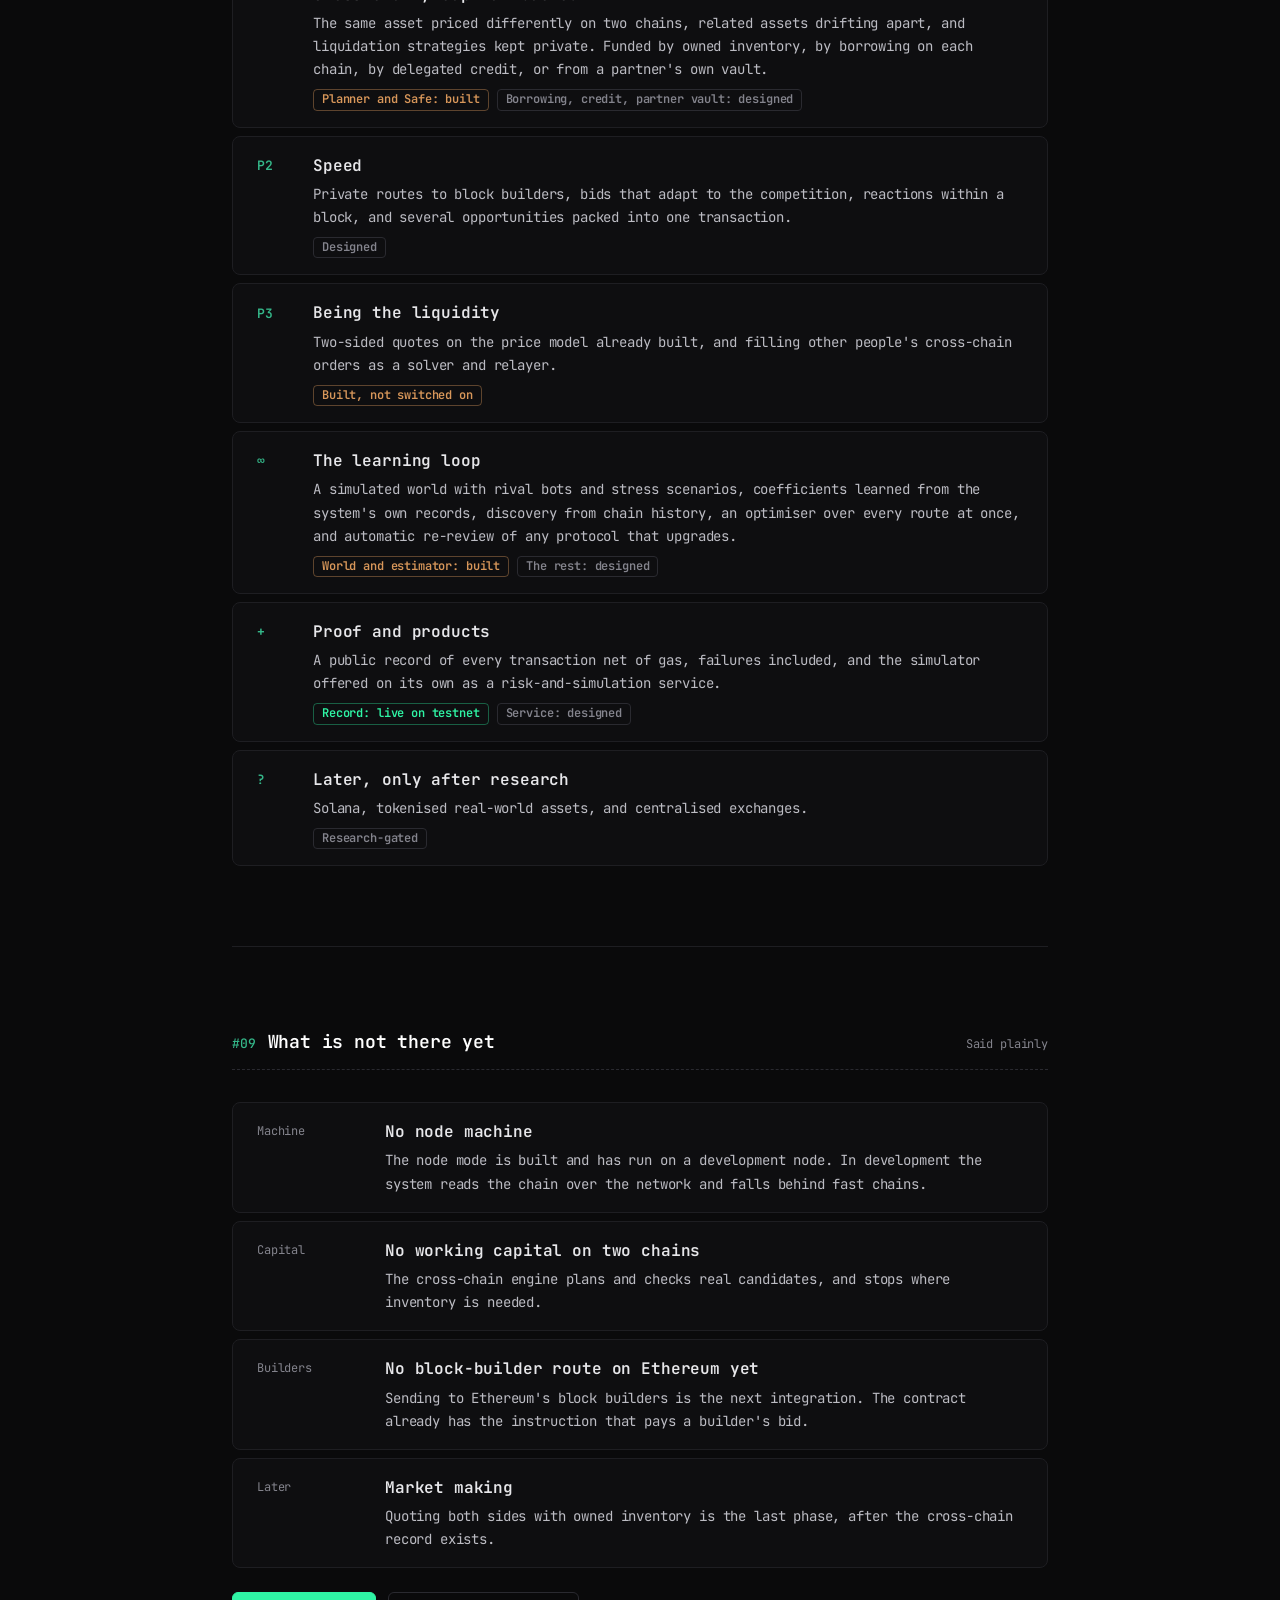
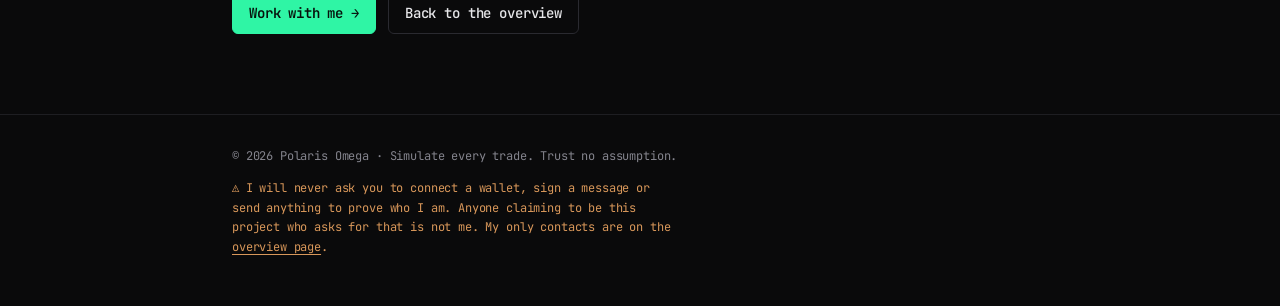
==== commit e186e80d: "Polish: shared stylesheet, sentence case, tighter writing, link previews" ====
--- a/architecture.html
+++ b/architecture.html
@@ -1,370 +1,192 @@
 <!doctype html>
-<html lang="en">
+<html lang="en-GB">
 <head>
 <meta charset="utf-8">
 <meta name="viewport" content="width=device-width, initial-scale=1, viewport-fit=cover">
 <title>Polaris Omega Architecture</title>
 <meta name="description" content="How Polaris Omega is built: two engines, six layers, the safety rules enforced in code, and what is switched on today.">
+<meta name="theme-color" content="#0a0a0b">
+<meta property="og:type" content="website">
+<meta property="og:site_name" content="Polaris Omega">
+<meta property="og:title" content="Polaris Omega Architecture">
+<meta property="og:description" content="Two engines, six layers, safety enforced in code, and an honest mark on every part: live, built or designed.">
+<meta property="og:url" content="https://divine2099.github.io/polaris-omega/architecture.html">
+<meta name="twitter:card" content="summary">
 <link rel="icon" href="data:image/svg+xml,%3Csvg xmlns=%27http://www.w3.org/2000/svg%27 viewBox=%270 0 24 24%27%3E%3Crect width=%2724%27 height=%2724%27 rx=%275%27 fill=%27%230a0a0b%27/%3E%3Cpath fill=%27%232ff5a5%27 d=%27M12 2.5 13.4 10.6 21.5 12 13.4 13.4 12 21.5 10.6 13.4 2.5 12 10.6 10.6Z%27/%3E%3C/svg%3E">
-<link rel="stylesheet" href="https://fonts.googleapis.com/css2?family=JetBrains+Mono:wght@300;400;500;600;700&display=swap">
-<style>
-/* Layout: a terminal session. Sticky prompt bar, a status line, one 880px column, numbered "# section"
-   heads, dark bordered cards; the one bright colour is the mint prompt green. Single dark theme by choice. */
-:root {
-  --bg: #0a0a0b; --bg-elev: #0e0e10; --bg-hover: #141417;
-  --border: #1e1e22; --border-2: #2a2a30;
-  --text: #e7e7ea; --text-2: #b6b6bd; --muted: #76767f; --muted-2: #54545c;
-  --green: #2ff5a5; --green-dim: #35b88a; --amber: #d8975a; --red: #d97070; --white: #ffffff; --ink: #07120c;
-  --mono: "JetBrains Mono", ui-monospace, "SF Mono", "Cascadia Code", Menlo, Consolas, monospace;
-  --maxw: 880px;
-  color-scheme: dark;
-}
-*, *::before, *::after { box-sizing: border-box; }
-* { margin: 0; }
-html { scroll-behavior: smooth; scroll-padding-top: 5.5rem; -webkit-text-size-adjust: 100%; }
-body {
-  background: var(--bg); color: var(--text); font-family: var(--mono);
-  font-size: 15px; line-height: 1.65; font-weight: 400; letter-spacing: -.01em;
-  -webkit-font-smoothing: antialiased; overflow-x: hidden;
-}
-body::before {
-  content: ""; position: fixed; inset: 0; pointer-events: none; z-index: 0;
-  background: radial-gradient(900px 500px at 50% -10%, rgba(47,245,165,.05), transparent 70%);
-}
-a { color: inherit; text-decoration: none; }
-::selection { background: rgba(47,245,165,.25); color: var(--white); }
-:focus-visible { outline: 2px solid var(--green); outline-offset: 3px; border-radius: 2px; }
-.wrap {
-  width: 100%; max-width: var(--maxw); margin-inline: auto; position: relative; z-index: 1; min-width: 0;
-  padding-left: max(16px, env(safe-area-inset-left, 0px)); padding-right: max(16px, env(safe-area-inset-right, 0px));
-}
-@media (min-width: 640px) { .wrap { padding-left: max(2rem, env(safe-area-inset-left, 0px)); padding-right: max(2rem, env(safe-area-inset-right, 0px)); } }
-
-.site-header {
-  position: sticky; top: env(safe-area-inset-top, 0px); z-index: 50;
-  background: rgba(10,10,11,.82); backdrop-filter: blur(10px); -webkit-backdrop-filter: blur(10px);
-  border-bottom: 1px solid var(--border);
-}
-.nav { display: flex; align-items: center; gap: 1.25rem; height: 3.4rem; }
-.brand { font-weight: 700; white-space: nowrap; display: inline-flex; align-items: center; gap: .55rem; color: var(--white); letter-spacing: -.02em; }
-.brand .ver { font-weight: 400; font-size: .72rem; color: var(--muted); border: 1px solid var(--border-2); border-radius: 4px; padding: 0 .35rem; letter-spacing: 0; }
-.mark { width: 1.35rem; height: 1.35rem; flex: none; }
-.mark .mk1 { fill: var(--green); }
-.mark .mk2 { fill: var(--green-dim); opacity: .55; }
-.prompt { color: var(--green); }
-.nav-links { display: flex; gap: 1.1rem; margin-left: auto; align-items: center; font-size: .82rem; }
-.nav-links a { color: var(--muted); transition: color .15s ease; }
-.nav-links a:hover { color: var(--text); }
-.nav-cta { border: 1px solid var(--border-2); color: var(--text-2) !important; padding: .32rem .7rem; border-radius: 5px; }
-.nav-cta:hover { border-color: var(--green-dim); color: var(--green) !important; background: rgba(47,245,165,.06); }
-@media (max-width: 720px) { .hide-sm { display: none; } }
-
-.statusbar { border-bottom: 1px solid var(--border); background: var(--bg-elev); font-size: .76rem; color: var(--muted); position: relative; z-index: 1; }
-.statusbar .wrap { display: flex; align-items: center; gap: .6rem; padding-block: .5rem; flex-wrap: wrap; }
-.dot { width: 7px; height: 7px; border-radius: 50%; background: var(--amber); flex: none; animation: pulse 2.4s infinite; }
-@keyframes pulse { 0% { box-shadow: 0 0 0 0 rgba(216,151,90,.45); } 70% { box-shadow: 0 0 0 6px rgba(216,151,90,0); } 100% { box-shadow: 0 0 0 0 rgba(216,151,90,0); } }
-
-main { position: relative; z-index: 1; }
-.hero { padding-block: clamp(1.75rem, 4vw, 2.5rem) clamp(2.5rem, 6vw, 4rem); }
-.cmd { color: var(--muted); font-size: clamp(.72rem, 3vw, .85rem); margin-bottom: 1.4rem; overflow-wrap: anywhere; }
-.cmd .arg { color: var(--text-2); }
-h1 { font-size: clamp(2.1rem, 7vw, 3.6rem); line-height: 1.04; font-weight: 700; letter-spacing: -.03em; color: var(--white); }
-.role { display: block; font-size: clamp(1rem, 3.4vw, 1.35rem); font-weight: 400; color: var(--text-2); margin-top: .55rem; letter-spacing: -.02em; }
-.cursor { display: inline-block; width: .95ch; height: 1.1em; background: var(--green); margin-left: .25ch; vertical-align: -.2em; animation: blink 1.1s steps(1) infinite; }
-@keyframes blink { 50% { opacity: 0; } }
-.lede { margin-top: 1.6rem; max-width: 60ch; color: var(--text-2); display: grid; gap: .45rem; }
-.lede p { position: relative; padding-left: 1.2rem; }
-.lede p::before { content: ">"; position: absolute; left: 0; color: var(--green-dim); }
-.hero-actions { display: flex; flex-wrap: wrap; gap: .75rem; margin-top: 2.2rem; }
-.btn { display: inline-flex; align-items: center; gap: .5ch; padding: .62rem 1.05rem; border-radius: 6px; font-size: .86rem; font-weight: 500; border: 1px solid var(--border-2); color: var(--text); transition: transform .12s ease, border-color .15s ease, background .15s ease, color .15s ease; }
-.btn:hover { transform: translateY(-1px); }
-.btn-primary { background: var(--green); border-color: var(--green); color: var(--ink); font-weight: 600; }
-.btn-primary:hover { background: #5cffba; border-color: #5cffba; }
-.btn-ghost:hover { border-color: var(--green-dim); color: var(--green); background: rgba(47,245,165,.06); }
-
-.track { border: 1px solid var(--border); border-radius: 10px; background: var(--bg-elev); overflow: hidden; margin-top: 2.6rem; }
-.track-bar { display: flex; align-items: center; gap: .5rem; padding: .55rem .95rem; border-bottom: 1px solid var(--border); font-size: .74rem; color: var(--muted); }
-.track-bar .dots { display: flex; gap: .4rem; }
-.track-bar .dots i { width: 9px; height: 9px; border-radius: 50%; background: var(--border-2); }
-.stat-grid { display: grid; grid-template-columns: repeat(4, 1fr); }
-.stat { padding: 1.3rem 1rem; border-right: 1px solid var(--border); min-width: 0; }
-.stat:last-child { border-right: none; }
-.stat .v { font-size: clamp(1.4rem, 4.2vw, 1.9rem); font-weight: 700; color: var(--white); line-height: 1; letter-spacing: -.03em; font-variant-numeric: tabular-nums; }
-.stat .v.warn { color: var(--amber); }
-.stat .l { display: block; margin-top: .55rem; font-size: .72rem; color: var(--muted); line-height: 1.45; }
-@media (max-width: 760px) {
-  .stat-grid { grid-template-columns: repeat(2, 1fr); }
-  .stat { border-bottom: 1px solid var(--border); }
-  .stat:nth-child(2n) { border-right: none; }
-  .stat:nth-last-child(-n+2) { border-bottom: none; }
-}
-
-.section { padding-block: clamp(3rem, 7vw, 4.5rem); }
-.section + .section { border-top: 1px solid var(--border); }
-.section-head { display: flex; align-items: baseline; gap: .75rem; margin-bottom: 1.8rem; flex-wrap: wrap; }
-.section-num { color: var(--green-dim); font-size: .78rem; font-weight: 500; }
-.section-title { font-size: .95rem; font-weight: 600; letter-spacing: .02em; }
-.section-title::before { content: "# "; color: var(--muted-2); }
-.section-note { color: var(--muted); font-size: .78rem; margin-left: auto; }
-.more { color: var(--green-dim); }
-.more:hover { color: var(--green); }
-.prose { display: grid; gap: 1rem; max-width: 68ch; color: var(--text-2); font-size: .9rem; }
-.prose strong { color: var(--text); font-weight: 600; }
-.aside { color: var(--muted); font-size: .8rem; }
-
-.cards { display: grid; grid-template-columns: repeat(2, 1fr); gap: .7rem; }
-.cards.three { grid-template-columns: repeat(3, 1fr); }
-@media (max-width: 680px) { .cards, .cards.three { grid-template-columns: 1fr; } }
-.card { padding: 1.15rem 1.25rem; border: 1px solid var(--border); border-radius: 9px; background: var(--bg-elev); transition: border-color .15s ease, transform .15s ease; min-width: 0; }
-.card:hover { border-color: var(--border-2); transform: translateY(-2px); }
-.card h3 { font-size: .9rem; font-weight: 600; margin-bottom: .45rem; }
-.card h3::before { content: "› "; color: var(--green-dim); }
-.card p { font-size: .82rem; color: var(--text-2); line-height: 1.6; }
-.card.wide { grid-column: 1 / -1; }
-.card .k { display: block; font-size: .72rem; color: var(--green-dim); margin-bottom: .3rem; }
-
-.tags { display: flex; flex-wrap: wrap; gap: .45rem; margin-top: .6rem; }
-.tags span { font-size: .74rem; color: var(--text-2); border: 1px solid var(--border-2); border-radius: 4px; padding: .12rem .5rem; }
-
-.rows { display: flex; flex-direction: column; gap: .55rem; }
-.row { display: grid; grid-template-columns: 7.5rem 1fr; gap: 1rem; padding: .95rem 1.1rem; border: 1px solid var(--border); border-radius: 8px; background: var(--bg-elev); transition: border-color .15s ease, background .15s ease; }
-.row:hover { border-color: var(--border-2); background: var(--bg-hover); }
-.row .when { font-size: .74rem; color: var(--muted); padding-top: .15rem; font-variant-numeric: tabular-nums; }
-.row .what b { display: block; font-weight: 600; font-size: .88rem; margin-bottom: .25rem; }
-.row .what p { font-size: .82rem; color: var(--text-2); }
-.status { font-size: .7rem; font-weight: 600; border-radius: 4px; padding: .05rem .45rem; margin-left: .4rem; vertical-align: .1em; }
-.status.ok { color: var(--green); border: 1px solid rgba(47,245,165,.35); }
-.status.stop { color: var(--amber); border: 1px solid rgba(216,151,90,.4); }
-@media (max-width: 560px) { .row { grid-template-columns: 1fr; gap: .3rem; } }
-
-.notice { margin-top: 1.2rem; border: 1px solid rgba(217,112,112,.35); border-left: 3px solid var(--red); border-radius: 8px; padding: .95rem 1.1rem; font-size: .84rem; color: var(--text-2); background: var(--bg-elev); }
-.notice b { color: var(--red); font-weight: 600; }
-
-.blockers { display: flex; flex-direction: column; gap: .55rem; }
-.blocker { display: grid; grid-template-columns: auto 1fr; gap: 1rem; padding: 1rem 1.1rem; border: 1px solid var(--border); border-radius: 8px; background: var(--bg-elev); }
-.sev { font-size: .7rem; font-weight: 700; letter-spacing: .04em; padding-top: .15rem; min-width: 4.2rem; }
-.sev.crit { color: var(--red); } .sev.high { color: var(--amber); }
-.blocker b { display: block; font-size: .88rem; font-weight: 600; margin-bottom: .25rem; }
-.blocker p { font-size: .82rem; color: var(--text-2); }
-.num { color: var(--white); font-weight: 600; font-variant-numeric: tabular-nums; }
-
-.steps { list-style: none; padding: 0; display: grid; gap: .5rem; counter-reset: s; max-width: 68ch; }
-.steps li { counter-increment: s; position: relative; padding-left: 2.4rem; font-size: .86rem; color: var(--text-2); }
-.steps li::before { content: "0" counter(s); position: absolute; left: 0; color: var(--green-dim); font-size: .78rem; top: .1rem; }
-.steps li b { color: var(--text); font-weight: 600; }
-
-.contact { display: grid; gap: .5rem; margin-top: 1.4rem; font-size: .86rem; color: var(--text-2); }
-.contact .line { display: flex; gap: .8rem; flex-wrap: wrap; }
-.contact .key { color: var(--muted); min-width: 5.5rem; }
-.contact a { color: var(--green); }
-.contact a:hover { text-decoration: underline; text-underline-offset: 3px; }
-
-footer { border-top: 1px solid var(--border); padding-block: 1.6rem 2.4rem; font-size: .76rem; color: var(--muted); position: relative; z-index: 1; }
-footer .wrap { display: grid; gap: .5rem; }
-footer .warn { color: var(--amber); }
-
-@media (prefers-reduced-motion: reduce) {
-  html { scroll-behavior: auto; }
-  .cursor, .dot { animation: none; }
-  .btn:hover, .card:hover { transform: none; }
-}
-
-/* architecture page */
-.legend { display: grid; gap: .4rem; margin-top: 1.8rem; font-size: .78rem; color: var(--muted); }
-.legend span { display: flex; gap: .6rem; align-items: baseline; flex-wrap: wrap; }
-.chip { font-style: normal; font-size: .68rem; font-weight: 600; border-radius: 4px; padding: .05rem .45rem; white-space: nowrap; }
-.chip.live { color: var(--green); border: 1px solid rgba(47,245,165,.35); }
-.chip.built { color: var(--amber); border: 1px solid rgba(216,151,90,.4); }
-.chip.design { color: var(--muted); border: 1px solid var(--border-2); }
-.chips { display: flex; flex-wrap: wrap; gap: .4rem; margin-top: .75rem; }
-.flow { display: grid; gap: .35rem; max-width: 46rem; }
-.flow .node { border: 1px solid var(--border); border-radius: 9px; background: var(--bg-elev); padding: .85rem 1.1rem; min-width: 0; }
-.flow .node b { display: block; font-size: .88rem; font-weight: 600; margin: .15rem 0 .25rem; }
-.flow .node p { font-size: .8rem; color: var(--text-2); }
-.flow .tag { font-size: .68rem; color: var(--green-dim); letter-spacing: .06em; text-transform: uppercase; }
-.flow .arrow { text-align: center; color: var(--muted-2); font-size: .9rem; line-height: 1; }
-.flow .split { display: grid; grid-template-columns: 1fr 1fr; gap: .5rem; }
-.flow .lane-a { border-top: 2px solid var(--green-dim); }
-.flow .lane-b { border-top: 2px solid var(--amber); }
-@media (max-width: 560px) { .flow .split { grid-template-columns: 1fr; } }
-.layers { display: flex; flex-direction: column; gap: .5rem; }
-.layer { display: grid; grid-template-columns: 2.6rem 1fr; gap: 1rem; padding: 1rem 1.1rem; border: 1px solid var(--border); border-radius: 8px; background: var(--bg-elev); }
-.layer .ln { color: var(--green-dim); font-size: .8rem; font-weight: 600; padding-top: .1rem; }
-.layer b { display: block; font-size: .88rem; font-weight: 600; margin-bottom: .25rem; }
-.layer p { font-size: .82rem; color: var(--text-2); }
-#limits .hero-actions { margin-top: 1.8rem; }
-</style>
+<link rel="stylesheet" href="https://fonts.googleapis.com/css2?family=JetBrains+Mono:wght@400;500;600;700&display=swap">
+<link rel="stylesheet" href="style.css">
 </head>
 <body>
 
 <header class="site-header">
   <div class="wrap nav">
-    <a class="brand" href="index.html"><svg class="mark" viewBox="0 0 24 24" aria-hidden="true"><path class="mk2" d="M12 6.3 13.1 10.9 17.7 12 13.1 13.1 12 17.7 10.9 13.1 6.3 12 10.9 10.9Z" transform="rotate(45 12 12)"/><path class="mk1" d="M12 .8 13.6 10.4 23.2 12 13.6 13.6 12 23.2 10.4 13.6.8 12 10.4 10.4Z"/></svg><span>Polaris Omega</span><span class="ver">testnet</span></a>
-    <nav class="nav-links" aria-label="Pages">
-      <a class="hide-sm" href="#engines">engines</a>
-      <a class="hide-sm" href="#layers">layers</a>
-      <a class="hide-sm" href="#market">market</a>
-      <a class="hide-sm" href="#access">access</a>
-      <a class="hide-sm" href="#scope">scope</a>
-      <a class="hide-sm" href="#safety">safety</a>
-      <a href="index.html">overview</a>
-      <a class="nav-cta" href="index.html#help">work with me →</a>
+    <a class="brand" href="index.html"><svg class="mark" viewBox="0 0 24 24" aria-hidden="true"><path class="mk2" d="M12 6.3 13.1 10.9 17.7 12 13.1 13.1 12 17.7 10.9 13.1 6.3 12 10.9 10.9Z" transform="rotate(45 12 12)"/><path class="mk1" d="M12 .8 13.6 10.4 23.2 12 13.6 13.6 12 23.2 10.4 13.6.8 12 10.4 10.4Z"/></svg><span>Polaris Omega</span><span class="ver">Testnet</span></a>
+    <nav class="nav-links" aria-label="Sections">
+      <a class="nav-sec lg" href="#engines">Engines</a>
+      <a class="nav-sec lg" href="#layers">Layers</a>
+      <a class="nav-sec lg" href="#market">Market</a>
+      <a class="nav-sec lg" href="#access">Access</a>
+      <a class="nav-sec lg" href="#safety">Safety</a>
+      <a class="nav-sec lg" href="#scope">Scope</a>
+      <a href="index.html">Overview</a>
+      <a class="nav-cta" href="index.html#help">Work with me →</a>
     </nav>
   </div>
 </header>
 
 <div class="statusbar">
-  <div class="wrap"><span class="dot" aria-hidden="true"></span><span>architecture · what each part does and whether it is switched on · the parts that decide what to trade are left out on purpose</span></div>
+  <div class="wrap"><span class="dot" aria-hidden="true"></span><span>What each part does and whether it is switched on. The parts that decide what to trade are left out on purpose.</span><span class="upd">Updated November 2026</span></div>
 </div>
 
 <main id="top">
   <div class="wrap">
 
     <section class="hero">
-      <p class="cmd"><span class="prompt">~/polaris-omega $</span> <span class="arg">tree --depth 2</span></p>
-      <h1>Architecture<span class="cursor" aria-hidden="true"></span></h1>
-      <span class="role">one system, two engines, six layers</span>
+      <div class="hero-title">
+        <p class="cmd"><span class="prompt">~/polaris-omega $</span> <span class="arg">tree --depth 2</span></p>
+        <h1>Architecture<span class="cursor" aria-hidden="true"></span></h1>
+        <p class="role">One system, two engines, six layers.</p>
+      </div>
       <div class="lede">
-        <p>Designed and built by Jamike Divine, working with an AI system. Written in Rust as one workspace of about thirty components, with one small contract on chain.</p>
-        <p>Built from the bottom up: a layer does not start until the one beneath it passes its tests.</p>
+        <p>Designed and built by Jamike Divine, working with an AI system: one Rust workspace of about thirty components, and one small contract on chain.</p>
+        <p>Built from the bottom up. A layer does not start until the one beneath it passes its tests.</p>
         <p>Every part below is marked with what it actually is today: live, built but switched off, or designed.</p>
       </div>
       <div class="legend" aria-label="Status legend">
-        <span><i class="chip live">live</i> runs in the program and has run on the test network</span>
-        <span><i class="chip built">built</i> written and tested, not switched on</span>
-        <span><i class="chip design">designed</i> planned, not built</span>
+        <span><i class="chip live">Live</i> Runs in the program and has run on the test network</span>
+        <span><i class="chip built">Built</i> Written and tested, not switched on</span>
+        <span><i class="chip design">Designed</i> Planned, not built</span>
       </div>
     </section>
 
     <section class="section" id="flow">
-      <div class="section-head"><span class="section-num">#01</span><span class="section-title">the_path_of_one_trade</span><span class="section-note">top to bottom</span></div>
-
+      <div class="section-head"><span class="section-num">#01</span><h2 class="section-title">The path of one trade</h2><span class="section-note">Top to bottom</span></div>
       <div class="flow" aria-label="The path of one trade">
-        <div class="node"><span class="tag">input</span><b>a new block on any chain</b><p>On Ethereum, Base and Optimism the system runs as an extension inside the node software; on Arbitrum and BNB Chain it runs beside the node on the same machine and reads its live feed. Either way it sees new state as the node processes it.</p></div>
-        <div class="arrow" aria-hidden="true">↓</div>
-        <div class="node"><span class="tag">read</span><b>prices straight from the exchanges' contracts</b><p>No price feed in the way. On each chain a running price estimate is kept for every asset it watches.</p></div>
+        <div class="node"><span class="tag">Input</span><b>A new block on any chain</b><p>On Ethereum, Base and Optimism the system runs as an extension inside the node software; on Arbitrum and BNB Chain it runs beside the node on the same machine and reads its live feed. Either way it sees new state as the node processes it.</p></div>
+        <div class="arrow" aria-hidden="true">↓</div>
+        <div class="node"><span class="tag">Read</span><b>Prices straight from the exchanges' contracts</b><p>No price feed in the way. Each chain keeps a running price estimate for every asset it watches.</p></div>
         <div class="arrow" aria-hidden="true">↓</div>
         <div class="split">
-          <div class="node lane-a"><span class="tag">engine 1</span><b>a gap inside one chain</b><p>Two or more pools on the same chain disagree. One transaction can take it.</p></div>
-          <div class="node lane-b"><span class="tag">engine 2</span><b>a gap between chains</b><p>The same asset, proven to be the same asset, is priced differently on two chains.</p></div>
-        </div>
-        <div class="arrow" aria-hidden="true">↓</div>
-        <div class="node"><span class="tag">check</span><b>simulated exactly against the real state</b><p>The trade is executed in a copy of the chain's own virtual machine. A cross-chain trade is simulated as each of its transactions.</p></div>
-        <div class="arrow" aria-hidden="true">↓</div>
-        <div class="node"><span class="tag">gate</span><b>risk limits, staleness, and the right signer</b><p>Halt switch, gas ceiling, capital limit, the risk of one leg settling alone. A single-transaction trade signs with one key; anything that settles in parts needs a second, independent signer.</p></div>
+          <div class="node lane-a"><span class="tag">Engine 1</span><b>A gap inside one chain</b><p>Two or more pools on the same chain disagree. One transaction can take it.</p></div>
+          <div class="node lane-b"><span class="tag">Engine 2</span><b>A gap between chains</b><p>The same asset, proven to be the same asset, is priced differently on two chains.</p></div>
+        </div>
+        <div class="arrow" aria-hidden="true">↓</div>
+        <div class="node"><span class="tag">Check</span><b>Simulated exactly against the real state</b><p>The trade runs in a copy of the chain's own virtual machine. A cross-chain trade is simulated as each of its transactions.</p></div>
+        <div class="arrow" aria-hidden="true">↓</div>
+        <div class="node"><span class="tag">Gate</span><b>Risk limits, staleness and the right signer</b><p>A halt switch, a gas ceiling, a capital limit and the risk of one leg settling alone. A single-transaction trade signs with one key; anything that settles in parts needs a second, independent signer.</p></div>
         <div class="arrow" aria-hidden="true">↓</div>
         <div class="split">
-          <div class="node lane-a"><span class="tag">execute</span><b>one stateless contract</b><p>Borrows, swaps and repays inside one transaction. If it does not end with more than it started, it undoes itself.</p></div>
-          <div class="node lane-b"><span class="tag">execute</span><b>a vault with a scoped role</b><p>Inventory sits in a Safe on each chain. The trading key may call a narrow set of functions and nothing else.</p></div>
-        </div>
-        <div class="arrow" aria-hidden="true">↓</div>
-        <div class="node"><span class="tag">record</span><b>receipt read back, result written down</b><p>Every attempt gets a record written at the moment of sending and another when it resolves, so failures are counted too.</p></div>
+          <div class="node lane-a"><span class="tag">Execute</span><b>One stateless contract</b><p>Borrows, swaps and repays inside one transaction. If it does not end with more than it started with, it undoes itself.</p></div>
+          <div class="node lane-b"><span class="tag">Execute</span><b>A vault with a scoped role</b><p>Inventory sits in a Safe on each chain. The trading key may call a narrow set of functions and nothing else.</p></div>
+        </div>
+        <div class="arrow" aria-hidden="true">↓</div>
+        <div class="node"><span class="tag">Record</span><b>Receipt read back, result written down</b><p>Every attempt gets one record at the moment of sending and another when it resolves, so failures are counted too.</p></div>
       </div>
     </section>
 
     <section class="section" id="engines">
-      <div class="section-head"><span class="section-num">#02</span><span class="section-title">two_engines</span><span class="section-note">the edge is in the second</span></div>
+      <div class="section-head"><span class="section-num">#02</span><h2 class="section-title">Two engines</h2><span class="section-note">The edge is in the second</span></div>
       <div class="cards">
         <div class="card">
-          <span class="k">engine 1 · single chain</span>
-          <h3>flash-funded, profit or nothing</h3>
-          <p>Takes gaps between pools on one chain, plus liquidations on lending markets, inside one transaction funded by a loan that is repaid in the same transaction. It needs no capital of its own, and on one chain it is a race to be first into the block. It is the entry point and the steady base.</p>
-          <div class="chips"><i class="chip live">trading on testnet</i></div>
+          <span class="k">Engine 1 · Single chain</span>
+          <h3>Flash-funded, profit or nothing</h3>
+          <p>Takes gaps between pools on one chain, plus liquidations on lending markets, inside one transaction funded by a loan repaid in that same transaction. It needs no capital of its own, and on one chain it is a race to be first into the block. It is the entry point and the steady base.</p>
+          <div class="chips"><i class="chip live">Trading on testnet</i></div>
         </div>
         <div class="card">
-          <span class="k">engine 2 · between chains</span>
-          <h3>capital-backed, where the edge is</h3>
-          <p>No loan spans two chains, so this needs inventory resting on each side, and its legs settle separately. It does not need to be first: the gaps it hunts last seconds to minutes, so it competes on correct pricing on both chains, the risk of one leg settling alone, and cheap inventory movement.</p>
-          <div class="chips"><i class="chip built">plans live candidates</i><i class="chip built">two-key leg reached the send on testnet</i></div>
+          <span class="k">Engine 2 · Between chains</span>
+          <h3>Capital-backed, where the edge is</h3>
+          <p>No loan spans two chains, so it needs inventory resting on each side, and its legs settle separately. It does not need to be first: the gaps it hunts last seconds to minutes, so it competes on correct pricing on both chains, control of the risk that one leg settles alone, and cheap inventory movement.</p>
+          <div class="chips"><i class="chip built">Plans live candidates</i><i class="chip built">Two-key leg reached the send on testnet</i></div>
         </div>
         <div class="card wide">
-          <span class="k">the solver layer · inside engine 2</span>
-          <h3>moves our inventory, and later fills other people's orders</h3>
-          <p>The cross-chain engine moves its inventory through the solver and bridge networks, using their own order formats, reproduced exactly against their official tools. With enough inventory the same capital can fill other people's cross-chain orders for a fee, so moving our own money earns instead of costing. Filling for others needs capital to front each fill, so it is built and switched off.</p>
-          <div class="chips"><i class="chip built">order formats exact</i><i class="chip built">fills for others: off</i></div>
+          <span class="k">The solver layer · Inside engine 2</span>
+          <h3>Moves the system's inventory, and later fills other people's orders</h3>
+          <p>The cross-chain engine moves its inventory through the solver and bridge networks in their own order formats, reproduced exactly against their official tools. With enough inventory, the same capital can fill other people's cross-chain orders for a fee, so moving the system's own money earns instead of costing. Filling for others needs capital to front each fill, so it is built and switched off.</p>
+          <div class="chips"><i class="chip built">Order formats exact</i><i class="chip built">Fills for others: off</i></div>
         </div>
       </div>
     </section>
 
     <section class="section" id="layers">
-      <div class="section-head"><span class="section-num">#03</span><span class="section-title">six_layers</span><span class="section-note">bottom to top</span></div>
+      <div class="section-head"><span class="section-num">#03</span><h2 class="section-title">Six layers</h2><span class="section-note">Bottom to top</span></div>
       <div class="layers">
-        <div class="layer"><span class="ln">L0</span><div><b>foundation</b><p>Shared types, every setting in one checked configuration, and key handling: a sealed key store that survives a reboot without a person retyping a password.</p><div class="chips"><i class="chip live">live</i></div></div></div>
-        <div class="layer"><span class="ln">L1</span><div><b>at the node</b><p>The extension that lives inside the node process on Ethereum, Base and Optimism, its same-machine equivalent on Arbitrum and BNB Chain, the shared state every part reads, and the two durable records: what was decided and what happened on chain.</p><div class="chips"><i class="chip live">live</i><i class="chip built">node mode waits on a machine</i></div></div></div>
-        <div class="layer"><span class="ln">L2</span><div><b>reading the market</b><p>The exact simulator, the per-chain price estimates, lending markets and price oracles, a token-safety check that refuses look-alike and trapped tokens, and an asset registry that proves a token on one chain is the same asset as on another, read from the chains themselves rather than from lists.</p><div class="chips"><i class="chip live">live</i></div></div></div>
-        <div class="layer"><span class="ln">L3</span><div><b>deciding and building a trade</b><p>Classifying an opportunity, choosing the cheapest way to fund it, sizing it against the real state, encoding it for the contract, and the contract itself.</p><div class="chips"><i class="chip live">live</i></div></div></div>
-        <div class="layer"><span class="ln">L4</span><div><b>sending and coordinating</b><p>The sender that owns each wallet's transaction order and follows every transaction to its result; the risk gate; the solver, bridge and intent-venue integrations; inventory rebalancing; and coordination between machines on different chains.</p><div class="chips"><i class="chip live">sender and risk live</i><i class="chip built">solvers, rebalancing, coordination built</i></div></div></div>
-        <div class="layer"><span class="ln">L5</span><div><b>operating it</b><p>The command line, a nine-stage readiness check that must be fully green before anything trades, deployment, and a dashboard.</p><div class="chips"><i class="chip live">live</i><i class="chip built">dashboard built</i></div></div></div>
+        <div class="layer"><span class="ln">L0</span><div><b>Foundation</b><p>Shared types, every setting in one checked configuration, and key handling built so that no secret ever reaches a log, a record or a screen.</p><div class="chips"><i class="chip live">Live</i></div></div></div>
+        <div class="layer"><span class="ln">L1</span><div><b>At the node</b><p>The extension inside the node process on Ethereum, Base and Optimism, its same-machine equivalent on Arbitrum and BNB Chain, the shared state every part reads, and the two durable records: what was decided, and what happened on chain.</p><div class="chips"><i class="chip live">Live</i><i class="chip built">Node mode waits on a machine</i></div></div></div>
+        <div class="layer"><span class="ln">L2</span><div><b>Reading the market</b><p>The exact simulator, the per-chain price estimates, lending markets and price oracles, a token-safety check that refuses look-alike and trapped tokens, and an asset registry that proves a token on one chain is the same asset as on another, read from the chains themselves rather than from lists.</p><div class="chips"><i class="chip live">Live</i></div></div></div>
+        <div class="layer"><span class="ln">L3</span><div><b>Deciding and building a trade</b><p>Classifying an opportunity, choosing the cheapest way to fund it, sizing it against the real state, encoding it for the contract, and the contract itself.</p><div class="chips"><i class="chip live">Live</i></div></div></div>
+        <div class="layer"><span class="ln">L4</span><div><b>Sending and coordinating</b><p>The sender that keeps each wallet's transactions in order and follows every one to its result; the risk gate; the solver, bridge and intent-venue integrations; inventory rebalancing; and coordination between machines on different chains.</p><div class="chips"><i class="chip live">Sender and risk: live</i><i class="chip built">Solvers, rebalancing, coordination: built</i></div></div></div>
+        <div class="layer"><span class="ln">L5</span><div><b>Operating it</b><p>The command line, a readiness check that must be fully green before anything trades, deployment, and a dashboard.</p><div class="chips"><i class="chip live">Live</i><i class="chip built">Dashboard: built</i></div></div></div>
       </div>
     </section>
 
     <section class="section" id="market">
-      <div class="section-head"><span class="section-num">#04</span><span class="section-title">knowing_the_market</span><span class="section-note">what it trusts, and how it stays current</span></div>
-      <div class="cards">
-        <div class="card"><h3>a pinned universe, built from the chains</h3><p>Every pool and asset it may trade is read from the chains themselves at a fixed block and committed. A test rebuilds that universe from the chain and fails if the committed copy ever disagrees. Nothing outside it is traded.</p><div class="chips"><i class="chip live">live</i></div></div>
-        <div class="card"><h3>a watcher on every protocol it touches</h3><p>On a fixed cadence it checks each pinned contract's code, its upgrade pointers and its key parameters. Any change stops trading on that venue until the new code is reviewed. Automatic re-review of the new code is the next step.</p><div class="chips"><i class="chip live">watch and stop: live</i><i class="chip design">automatic re-review: designed</i></div></div>
-        <div class="card"><h3>protocols read at source</h3><p>Protocols are audited from their deployed source code, pinned to the exact version on chain and checked byte for byte against it, with every claim cited to a line of code. Most integrated venues are done and a registry tracks the ones still queued. The watcher is what says when one needs reading again.</p><div class="chips"><i class="chip live">most venues done</i><i class="chip built">some queued</i></div></div>
-        <div class="card"><h3>exact state at the moment of decision</h3><p>Every trade is decided against the chain's actual state at that block, by running the real contract code, not against a model of the market. A decision priced too long ago is refused before it is sent.</p><div class="chips"><i class="chip live">live</i></div></div>
-        <div class="card"><h3>a running price estimate on every chain</h3><p>Each chain keeps a filtered estimate of every asset's price, adjusted for decimals, direction and block time, so two chains can be compared at all. Updating it on every block costs chain reads, so it runs at start-up by default and fully once there is a node.</p><div class="chips"><i class="chip live">at start-up</i><i class="chip built">every block: built, off</i></div></div>
-        <div class="card"><h3>a simulated multi-chain world</h3><p>A test world built from real chain state on several chains at once, where a trade moves each pool exactly by that venue's own maths and rolls back for free. Its scoring refuses a strategy that only looks good on a lucky run. Rival bots, volatility and failure scenarios come next.</p><div class="chips"><i class="chip built">world and scoring: built</i><i class="chip design">rivals and stress scenarios: designed</i></div></div>
-      </div>
-      <div class="prose" style="margin-top:1.2rem"><p class="aside">A copy of the chain is the ground truth for one block. The simulated world is built on those copies and adds what a copy cannot show: other players, stress and failure. Live decisions use neither; they use the chain itself at that block.</p></div>
+      <div class="section-head"><span class="section-num">#04</span><h2 class="section-title">Knowing the market</h2><span class="section-note">What it trusts, and how it stays current</span></div>
+      <div class="cards">
+        <div class="card"><h3>A pinned universe, built from the chains</h3><p>Every pool and asset it may trade is read from the chains themselves at a fixed block and committed. A test rebuilds that universe from the chain and fails if the committed copy ever disagrees. Nothing outside it is traded.</p><div class="chips"><i class="chip live">Live</i></div></div>
+        <div class="card"><h3>A watcher on every protocol it touches</h3><p>On a fixed cadence it checks each pinned contract's code, its upgrade pointers and its key parameters. Any change stops trading on that venue until the new code is reviewed. Automatic re-review of the new code is the next step.</p><div class="chips"><i class="chip live">Watch and stop: live</i><i class="chip design">Automatic re-review: designed</i></div></div>
+        <div class="card"><h3>Protocols read at source</h3><p>Protocols are audited from their deployed source code, pinned to the exact version on chain and checked byte for byte against it, with every claim cited to a line of code. Most integrated venues are done, and a registry tracks the ones still queued. The watcher says when one needs reading again.</p><div class="chips"><i class="chip live">Most venues done</i><i class="chip built">Some queued</i></div></div>
+        <div class="card"><h3>Exact state at the moment of decision</h3><p>Every trade is decided against the chain's actual state at that block, by running the real contract code rather than a model of the market. A decision priced too long ago is refused before it is sent.</p><div class="chips"><i class="chip live">Live</i></div></div>
+        <div class="card"><h3>A running price estimate on every chain</h3><p>Each chain keeps a filtered estimate of every asset's price, adjusted for decimals, direction and block time, so that two chains can be compared at all. Updating it on every block costs chain reads, so today it runs at start-up, and on every block once there is a node.</p><div class="chips"><i class="chip live">At start-up</i><i class="chip built">Every block: built, off</i></div></div>
+        <div class="card"><h3>A simulated multi-chain world</h3><p>A test world built from real chain state on several chains at once, where a trade moves each pool exactly by that venue's own maths and rolls back for free. Its scoring refuses a strategy that only looks good on a lucky run. Rival bots, volatility and failure scenarios come next.</p><div class="chips"><i class="chip built">World and scoring: built</i><i class="chip design">Rivals and stress scenarios: designed</i></div></div>
+      </div>
+      <p class="aside">A copy of the chain is the ground truth for one block. The simulated world is built on those copies and adds what a copy cannot show: other players, stress and failure. Live decisions use neither; they use the chain itself at that block.</p>
     </section>
 
     <section class="section" id="access">
-      <div class="section-head"><span class="section-num">#05</span><span class="section-title">reaching_the_chain</span><span class="section-note">reading fast, sending privately</span></div>
-      <div class="cards">
-        <div class="card"><span class="k">read · today</span><h3>a paid endpoint at a hobby tier</h3><p>Without a node, every read goes over the network to a hosted endpoint, paced against a monthly allowance and cached so nothing is paid for twice. It is enough to test on, and it is why the system falls behind a fast chain.</p><div class="chips"><i class="chip live">live</i></div></div>
-        <div class="card"><span class="k">read · target</span><h3>its own node on every chain</h3><p>Inside the node on Ethereum, Base and Optimism; beside it on the same machine on Arbitrum and BNB Chain. State comes from the node's own database in well under a microsecond, with no network in the way.</p><div class="chips"><i class="chip built">built, waits on a machine</i></div></div>
-        <div class="card"><span class="k">read · bridge</span><h3>private endpoints until the nodes exist</h3><p>A dedicated private endpoint per chain, with a real allowance, closes most of the gap before the nodes are up and stays as the fallback after. Endpoints are never written into code or records; they are named by a path on the machine, and a record keeps only the host.</p><div class="chips"><i class="chip design">the ask</i></div></div>
-        <div class="card"><span class="k">send · L2s</span><h3>straight to the sequencer</h3><p>Base, Arbitrum and Optimism are ordered by a sequencer, not an auction. The system sends there directly, asks which route each endpoint actually accepts rather than assuming, and follows every transaction to its result.</p><div class="chips"><i class="chip live">live on testnet</i></div></div>
-        <div class="card wide"><span class="k">send · Ethereum and BNB Chain</span><h3>private bundles through block builders</h3><p>On chains with a block-builder auction, trades go as private bundles that land whole or not at all and never sit in the public waiting room where others can copy or front-run them. Open builder networks such as BuilderNet come first, because any searcher can submit to them without a private deal and they refund part of the value a bundle adds. The contract already has the instruction that pays a builder's bid exactly; the routing to builders is the next integration.</p><div class="chips"><i class="chip built">builder payment: built</i><i class="chip design">builder routing: next</i></div></div>
+      <div class="section-head"><span class="section-num">#05</span><h2 class="section-title">Reaching the chain</h2><span class="section-note">Reading fast, sending privately</span></div>
+      <div class="cards">
+        <div class="card"><span class="k">Read · Today</span><h3>A paid endpoint at a hobby tier</h3><p>Without a node, every read goes over the network to a hosted endpoint, paced against a monthly allowance and cached so nothing is paid for twice. It is enough to test on, and it is why the system falls behind a fast chain.</p><div class="chips"><i class="chip live">Live</i></div></div>
+        <div class="card"><span class="k">Read · Target</span><h3>Its own node on every chain</h3><p>Inside the node on Ethereum, Base and Optimism; beside it on the same machine on Arbitrum and BNB Chain. State comes from the node's own database in well under a microsecond, with no network in the way.</p><div class="chips"><i class="chip built">Built, waits on a machine</i></div></div>
+        <div class="card"><span class="k">Read · Bridge</span><h3>Private endpoints until the nodes exist</h3><p>A dedicated private endpoint per chain, with a real allowance, closes most of the gap before the nodes are up and stays as the fallback afterwards. Endpoint keys are never written into code or into any record.</p><div class="chips"><i class="chip design">The ask</i></div></div>
+        <div class="card"><span class="k">Send · L2s</span><h3>Straight to the sequencer</h3><p>Base, Arbitrum and Optimism are ordered by a sequencer, not an auction. The system sends there directly, asks which route each endpoint actually accepts rather than assuming, and follows every transaction to its result.</p><div class="chips"><i class="chip live">Live on testnet</i></div></div>
+        <div class="card wide"><span class="k">Send · Ethereum and BNB Chain</span><h3>Private bundles through block builders</h3><p>On chains with a block-builder auction, trades go as private bundles that land whole or not at all, and never sit in the public waiting room where others can copy or front-run them. Open builder networks such as BuilderNet come first, because any searcher can submit to them without a private deal and they refund part of the value a bundle adds. The contract already has the instruction that pays a builder's bid exactly; routing to builders is the next integration.</p><div class="chips"><i class="chip built">Builder payment: built</i><i class="chip design">Builder routing: next</i></div></div>
       </div>
     </section>
 
     <section class="section" id="safety">
-      <div class="section-head"><span class="section-num">#06</span><span class="section-title">safety_by_construction</span><span class="section-note">enforced in code, not in review</span></div>
-      <div class="cards">
-        <div class="card"><h3>money only goes through doors</h3><p>Value moves only through an exchange's or protocol's own entry functions, never by sending it to a contract address. Checked when every trade is built. One narrow exception exists, for clearing a stuck transaction slot, and it needs three conditions at once.</p></div>
-        <div class="card"><h3>no trade until every stage is green</h3><p>Nine readiness stages run at start-up, from configuration and keys to custody and pricing. A skipped stage counts as red.</p></div>
-        <div class="card"><h3>stale prices are refused</h3><p>Just before sending, the system asks the chain for its current block and refuses a trade priced too long ago. There is no setting that loosens this past its cap. This is the check that stopped the first two-key trade, correctly.</p></div>
-        <div class="card"><h3>two keys for anything that can split</h3><p>A trade whose parts can settle separately is co-signed by a second, independent service with its own rules, which reads the amount out of what it signs rather than trusting a claim about it.</p></div>
-        <div class="card"><h3>an absence is never a number</h3><p>A price it cannot read, a cost it cannot convert or a chain it cannot reach is recorded as exactly that, never as a zero or a default. Every instrument has to prove it could have found something before its silence counts.</p></div>
-        <div class="card"><h3>identity before trading</h3><p>An asset is only treated as the same on two chains when the chains themselves prove it. A token that merely shares a name with a known one is refused.</p></div>
+      <div class="section-head"><span class="section-num">#06</span><h2 class="section-title">Safety by construction</h2><span class="section-note">Enforced in code, not in review</span></div>
+      <div class="cards">
+        <div class="card"><h3>Money only goes through doors</h3><p>Value moves only through an exchange's or protocol's own entry functions, never by sending it to a contract address. This is checked when every trade is built.</p></div>
+        <div class="card"><h3>No trade until every stage is green</h3><p>A staged readiness check runs at start-up, from configuration and keys to custody and pricing. A skipped stage counts as red.</p></div>
+        <div class="card"><h3>Stale prices are refused</h3><p>Just before sending, the system asks the chain for its current block and refuses a trade priced too long ago. No setting loosens this past its cap. It is the check that stopped the first two-key trade, correctly.</p></div>
+        <div class="card"><h3>Two keys for anything that can split</h3><p>A trade whose parts can settle separately is co-signed by a second, independent service with its own rules, which checks every amount itself rather than trusting a claim about it.</p></div>
+        <div class="card"><h3>An absence is never a number</h3><p>A price it cannot read, a cost it cannot convert or a chain it cannot reach is recorded as exactly that, never as a zero or a default. Every instrument has to prove it could have found something before its silence counts.</p></div>
+        <div class="card"><h3>Identity before trading</h3><p>An asset is treated as the same on two chains only when the chains themselves prove it. A token that merely shares a name with a known one is refused.</p></div>
       </div>
     </section>
 
     <section class="section" id="stack">
-      <div class="section-head"><span class="section-num">#07</span><span class="section-title">stack_and_coverage</span></div>
+      <div class="section-head"><span class="section-num">#07</span><h2 class="section-title">Stack and coverage</h2></div>
       <div class="cards three">
-        <div class="card"><span class="k">built with</span><div class="tags"><span>Rust</span><span>Reth execution extension</span><span>revm</span><span>Solidity</span><span>Safe + Zodiac Roles</span><span>2-of-2 threshold signing</span><span>mutual TLS</span></div></div>
-        <div class="card"><span class="k">chains</span><div class="tags"><span>Base</span><span>Arbitrum</span><span>Optimism</span><span>BNB Chain</span><span>Ethereum</span></div></div>
-        <div class="card"><span class="k">venues and rails</span><div class="tags"><span>Uniswap v2/v3/v4</span><span>PancakeSwap</span><span>Aerodrome</span><span>Curve</span><span>Balancer</span><span>Aave</span><span>Morpho</span><span>CoW</span><span>UniswapX</span><span>Across</span><span>deBridge</span></div></div>
+        <div class="card"><span class="k">Built with</span><div class="tags"><span>Rust</span><span>Reth execution extensions</span><span>revm</span><span>Solidity</span><span>Safe + Zodiac Roles</span><span>2-of-2 threshold signing</span><span>Mutual TLS</span></div></div>
+        <div class="card"><span class="k">Chains</span><div class="tags"><span>Base</span><span>Arbitrum</span><span>Optimism</span><span>BNB Chain</span><span>Ethereum</span></div></div>
+        <div class="card"><span class="k">Venues and rails</span><div class="tags"><span>Uniswap V2/V3/V4</span><span>PancakeSwap</span><span>Aerodrome</span><span>Curve</span><span>Balancer</span><span>Aave</span><span>Morpho</span><span>CoW Protocol</span><span>UniswapX</span><span>Across</span><span>deBridge</span></div></div>
       </div>
     </section>
 
     <section class="section" id="scope">
-      <div class="section-head"><span class="section-num">#08</span><span class="section-title">full_scope</span><span class="section-note">what the plan covers, by phase</span></div>
+      <div class="section-head"><span class="section-num">#08</span><h2 class="section-title">Full scope</h2><span class="section-note">What the plan covers, by phase</span></div>
       <div class="layers">
-        <div class="layer"><span class="ln">P0</span><div><b>single-chain atomic</b><p>Gaps between pools on one chain, lending-market liquidations, and a newer kind of liquidation we don't detail here. Funded by loans repaid in the same transaction.</p><div class="chips"><i class="chip live">arbitrage: live on testnet</i><i class="chip built">liquidations: built</i></div></div></div>
-        <div class="layer"><span class="ln">P1</span><div><b>cross-chain, capital-backed</b><p>The same asset priced differently on two chains, related assets drifting apart, and a cross-chain liquidation strategy we don't detail here. Funded by owned inventory, by borrowing on each chain, by delegated credit, or from a partner's own vault.</p><div class="chips"><i class="chip built">planner and Safe: built</i><i class="chip design">borrowing, credit, partner vault: designed</i></div></div></div>
-        <div class="layer"><span class="ln">P2</span><div><b>speed</b><p>Private routes to block builders, bids that adapt to the competition, reactions within a block, and several opportunities packed into one transaction.</p><div class="chips"><i class="chip design">designed</i></div></div></div>
-        <div class="layer"><span class="ln">P3</span><div><b>being the liquidity</b><p>Two-sided quotes on the price model already built, and filling other people's cross-chain orders as a solver and relayer.</p><div class="chips"><i class="chip built">built, not switched on</i></div></div></div>
-        <div class="layer"><span class="ln">∞</span><div><b>the learning loop</b><p>A simulated world with rival bots and stress scenarios, coefficients learned from its own records, discovery from chain history, an optimiser over every route at once, and automatic re-review of any protocol that upgrades.</p><div class="chips"><i class="chip built">world and estimator: built</i><i class="chip design">the rest: designed</i></div></div></div>
-        <div class="layer"><span class="ln">+</span><div><b>proof and products</b><p>A public record of every transaction net of gas, failures included, and the simulator offered on its own as a risk-and-simulation service.</p><div class="chips"><i class="chip live">record: live on testnet</i><i class="chip design">service: designed</i></div></div></div>
-        <div class="layer"><span class="ln">?</span><div><b>later, only after research</b><p>Solana, tokenised real-world assets, and centralised exchanges.</p><div class="chips"><i class="chip design">research-gated</i></div></div></div>
+        <div class="layer"><span class="ln">P0</span><div><b>Single-chain, atomic</b><p>Gaps between pools on one chain, and liquidations on lending markets. Funded by loans repaid in the same transaction.</p><div class="chips"><i class="chip live">Arbitrage: live on testnet</i><i class="chip built">Liquidations: built</i></div></div></div>
+        <div class="layer"><span class="ln">P1</span><div><b>Cross-chain, capital-backed</b><p>The same asset priced differently on two chains, related assets drifting apart, and liquidation strategies kept private. Funded by owned inventory, by borrowing on each chain, by delegated credit, or from a partner's own vault.</p><div class="chips"><i class="chip built">Planner and Safe: built</i><i class="chip design">Borrowing, credit, partner vault: designed</i></div></div></div>
+        <div class="layer"><span class="ln">P2</span><div><b>Speed</b><p>Private routes to block builders, bids that adapt to the competition, reactions within a block, and several opportunities packed into one transaction.</p><div class="chips"><i class="chip design">Designed</i></div></div></div>
+        <div class="layer"><span class="ln">P3</span><div><b>Being the liquidity</b><p>Two-sided quotes on the price model already built, and filling other people's cross-chain orders as a solver and relayer.</p><div class="chips"><i class="chip built">Built, not switched on</i></div></div></div>
+        <div class="layer"><span class="ln">∞</span><div><b>The learning loop</b><p>A simulated world with rival bots and stress scenarios, coefficients learned from the system's own records, discovery from chain history, an optimiser over every route at once, and automatic re-review of any protocol that upgrades.</p><div class="chips"><i class="chip built">World and estimator: built</i><i class="chip design">The rest: designed</i></div></div></div>
+        <div class="layer"><span class="ln">+</span><div><b>Proof and products</b><p>A public record of every transaction net of gas, failures included, and the simulator offered on its own as a risk-and-simulation service.</p><div class="chips"><i class="chip live">Record: live on testnet</i><i class="chip design">Service: designed</i></div></div></div>
+        <div class="layer"><span class="ln">?</span><div><b>Later, only after research</b><p>Solana, tokenised real-world assets, and centralised exchanges.</p><div class="chips"><i class="chip design">Research-gated</i></div></div></div>
       </div>
     </section>
 
     <section class="section" id="limits">
-      <div class="section-head"><span class="section-num">#09</span><span class="section-title">what_is_not_there_yet</span></div>
+      <div class="section-head"><span class="section-num">#09</span><h2 class="section-title">What is not there yet</h2><span class="section-note">Said plainly</span></div>
       <div class="rows">
-        <div class="row"><span class="when">machine</span><div class="what"><b>no node machine</b><p>The node mode is built and has run on a development node. In development it reads the chain over the network and falls behind fast chains.</p></div></div>
-        <div class="row"><span class="when">capital</span><div class="what"><b>no working capital on two chains</b><p>The cross-chain engine plans and checks real candidates and stops where inventory is needed.</p></div></div>
-        <div class="row"><span class="when">builders</span><div class="what"><b>no block-builder route on Ethereum yet</b><p>Sending to Ethereum's block builders is the next integration. The contract already has the instruction that pays a builder's bid.</p></div></div>
-        <div class="row"><span class="when">later</span><div class="what"><b>market making</b><p>Quoting both sides with owned inventory is the last phase, after the cross-chain record exists.</p></div></div>
-      </div>
-      <div class="hero-actions"><a class="btn btn-primary" href="index.html#help">work with me →</a><a class="btn btn-ghost" href="index.html">back to overview</a></div>
+        <div class="row"><span class="when">Machine</span><div class="what"><b>No node machine</b><p>The node mode is built and has run on a development node. In development the system reads the chain over the network and falls behind fast chains.</p></div></div>
+        <div class="row"><span class="when">Capital</span><div class="what"><b>No working capital on two chains</b><p>The cross-chain engine plans and checks real candidates, and stops where inventory is needed.</p></div></div>
+        <div class="row"><span class="when">Builders</span><div class="what"><b>No block-builder route on Ethereum yet</b><p>Sending to Ethereum's block builders is the next integration. The contract already has the instruction that pays a builder's bid.</p></div></div>
+        <div class="row"><span class="when">Later</span><div class="what"><b>Market making</b><p>Quoting both sides with owned inventory is the last phase, after the cross-chain record exists.</p></div></div>
+      </div>
+      <div class="actions"><a class="btn btn-primary" href="index.html#help">Work with me →</a><a class="btn btn-ghost" href="index.html">Back to the overview</a></div>
     </section>
 
   </div>
@@ -372,8 +194,8 @@
 
 <footer>
   <div class="wrap">
-    <span>© 2026 Polaris Omega · simulate every trade. trust no assumption.</span>
-    <span class="warn">⚠ I will never ask you to connect a wallet, sign a message or send anything to prove who I am. Anyone claiming to be this project who asks for that is not me.</span>
+    <span>© 2026 Polaris Omega · Simulate every trade. Trust no assumption.</span>
+    <span class="warn">⚠ I will never ask you to connect a wallet, sign a message or send anything to prove who I am. Anyone claiming to be this project who asks for that is not me. My only contacts are on the <a href="index.html#help">overview page</a>.</span>
   </div>
 </footer>
 
--- a/style.css
+++ b/style.css
@@ -0,0 +1,235 @@
+/* Polaris Omega: one stylesheet for every page.
+   Layout: a terminal session. A sticky prompt bar, a status line, one 880px column, numbered section heads
+   and dark bordered cards. The one bright colour is the mint prompt green. Single dark theme by choice.
+   Every space and every size comes from the scales below; nothing is set by hand on an element. */
+:root {
+  --bg: #0a0a0b; --bg-elev: #0e0e10; --bg-hover: #141417;
+  --border: #1e1e22; --border-2: #2a2a30;
+  --text: #e7e7ea; --text-2: #bcbcc3; --muted: #84848d; --muted-2: #54545c;
+  --green: #2ff5a5; --green-hi: #5cffba; --green-dim: #35b88a; --amber: #d8975a; --red: #d97070;
+  --white: #ffffff; --ink: #07120c;
+  --green-wash: rgba(47,245,165,.06); --green-line: rgba(47,245,165,.35);
+  --amber-line: rgba(216,151,90,.4); --red-line: rgba(217,112,112,.35);
+  --header-bg: rgba(10,10,11,.84);
+  --mono: "JetBrains Mono", ui-monospace, "SF Mono", "Cascadia Code", Menlo, Consolas, monospace;
+
+  /* spacing */
+  --s1: .25rem; --s2: .5rem; --s3: .75rem; --s4: 1rem; --s5: 1.5rem; --s6: 2rem; --s7: 3rem;
+  --s8: clamp(3.5rem, 8vw, 5rem);
+  /* type: five steps, nothing below 12px */
+  --t-xs: .75rem; --t-sm: .8125rem; --t-md: .875rem; --t-lg: 1rem; --t-xl: 1.125rem;
+
+  --maxw: 880px; --measure: 64ch; --radius: 8px;
+  color-scheme: dark;
+}
+
+*, *::before, *::after { box-sizing: border-box; }
+* { margin: 0; }
+html { scroll-behavior: smooth; scroll-padding-top: 5rem; -webkit-text-size-adjust: 100%; }
+body {
+  background: var(--bg); color: var(--text); font-family: var(--mono);
+  font-size: 15px; line-height: 1.65; letter-spacing: -.01em;
+  -webkit-font-smoothing: antialiased; overflow-x: hidden;
+}
+body::before {
+  content: ""; position: fixed; inset: 0; pointer-events: none; z-index: 0;
+  background: radial-gradient(900px 500px at 50% -10%, rgba(47,245,165,.05), transparent 70%);
+}
+a { color: inherit; text-decoration: none; }
+p { text-wrap: pretty; }
+::selection { background: rgba(47,245,165,.25); color: var(--white); }
+:focus-visible { outline: 2px solid var(--green); outline-offset: 3px; border-radius: 2px; }
+
+/* the column */
+.wrap {
+  width: 100%; max-width: var(--maxw); margin-inline: auto; position: relative; z-index: 1; min-width: 0;
+  padding-left: max(16px, env(safe-area-inset-left, 0px)); padding-right: max(16px, env(safe-area-inset-right, 0px));
+}
+@media (min-width: 640px) {
+  .wrap { padding-left: max(var(--s6), env(safe-area-inset-left, 0px)); padding-right: max(var(--s6), env(safe-area-inset-right, 0px)); }
+}
+
+/* header */
+.site-header {
+  position: sticky; top: env(safe-area-inset-top, 0px); z-index: 50;
+  background: var(--header-bg); backdrop-filter: blur(10px); -webkit-backdrop-filter: blur(10px);
+  border-bottom: 1px solid var(--border);
+}
+.nav { display: flex; align-items: center; gap: var(--s4); height: 3.5rem; }
+.brand { display: inline-flex; align-items: center; gap: var(--s2); font-weight: 700; white-space: nowrap; color: var(--white); letter-spacing: -.02em; }
+.brand .ver { font-weight: 400; font-size: var(--t-xs); color: var(--muted); border: 1px solid var(--border-2); border-radius: 4px; padding: 0 var(--s1); letter-spacing: 0; line-height: 1.5; }
+.mark { width: 1.35rem; height: 1.35rem; flex: none; }
+.mark .mk1 { fill: var(--green); }
+.mark .mk2 { fill: var(--green-dim); opacity: .55; }
+.nav-links { display: flex; align-items: center; gap: var(--s4); margin-left: auto; font-size: var(--t-sm); }
+.nav-links a { color: var(--muted); transition: color .15s ease; white-space: nowrap; }
+.nav-links a:hover { color: var(--text); }
+.nav-cta { border: 1px solid var(--border-2); color: var(--text-2) !important; padding: var(--s1) var(--s3); border-radius: 6px; }
+.nav-cta:hover { border-color: var(--green-dim); color: var(--green) !important; background: var(--green-wash); }
+.nav-sec { display: none; }
+@media (min-width: 760px) { .nav-sec.sm { display: inline; } }   /* overview: four section links */
+@media (min-width: 980px) { .nav-sec.lg { display: inline; } }   /* architecture: six section links */
+@media (max-width: 420px) { .brand .ver { display: none; } }
+body::after { /* paints the band above a sticky header on notched phones */
+  content: ""; position: fixed; inset: 0 0 auto; height: env(safe-area-inset-top, 0px); z-index: 60; background: var(--bg);
+}
+
+/* status line */
+.statusbar { position: relative; z-index: 1; border-bottom: 1px solid var(--border); background: var(--bg-elev); font-size: var(--t-xs); color: var(--muted); }
+.statusbar .wrap { display: flex; align-items: center; gap: var(--s2) var(--s3); padding-block: var(--s2); flex-wrap: wrap; }
+.statusbar .upd { margin-left: auto; color: var(--muted-2); white-space: nowrap; }
+.dot { width: 7px; height: 7px; border-radius: 50%; background: var(--amber); flex: none; animation: pulse 2.4s infinite; }
+@keyframes pulse { 0% { box-shadow: 0 0 0 0 rgba(216,151,90,.45); } 70% { box-shadow: 0 0 0 6px rgba(216,151,90,0); } 100% { box-shadow: 0 0 0 0 rgba(216,151,90,0); } }
+
+/* hero */
+main { position: relative; z-index: 1; }
+.hero { padding-block: var(--s7) var(--s8); display: grid; gap: var(--s6); }
+.hero-title { display: grid; gap: var(--s3); }
+.cmd { color: var(--muted); font-size: var(--t-sm); overflow-wrap: anywhere; }
+.cmd .prompt { color: var(--green); }
+.cmd .arg { color: var(--text-2); }
+h1 { font-size: clamp(2.1rem, 7vw, 3.5rem); line-height: 1.05; font-weight: 700; letter-spacing: -.03em; color: var(--white); text-wrap: balance; }
+.role { font-size: clamp(1rem, 3.2vw, 1.3rem); color: var(--text-2); letter-spacing: -.02em; text-wrap: balance; max-width: 36ch; }
+.cursor { display: inline-block; width: .9ch; height: 1em; background: var(--green); margin-left: .2ch; vertical-align: -.12em; animation: blink 1.1s steps(1) infinite; }
+@keyframes blink { 50% { opacity: 0; } }
+.lede { display: grid; gap: var(--s3); max-width: var(--measure); color: var(--text-2); font-size: var(--t-md); }
+.lede p { position: relative; padding-left: var(--s5); }
+.lede p::before { content: ">"; position: absolute; left: 0; color: var(--green-dim); }
+.lede strong { color: var(--text); font-weight: 600; }
+.actions { display: flex; flex-wrap: wrap; gap: var(--s3); }
+.btn {
+  display: inline-flex; align-items: center; gap: .5ch; padding: var(--s2) var(--s4); min-height: 2.6rem;
+  border-radius: 6px; font-size: var(--t-md); font-weight: 500; border: 1px solid var(--border-2); color: var(--text);
+  transition: transform .12s ease, border-color .15s ease, background .15s ease, color .15s ease;
+}
+.btn:hover { transform: translateY(-1px); }
+.btn-primary { background: var(--green); border-color: var(--green); color: var(--ink); font-weight: 600; }
+.btn-primary:hover { background: var(--green-hi); border-color: var(--green-hi); }
+.btn-ghost:hover { border-color: var(--green-dim); color: var(--green); background: var(--green-wash); }
+
+/* terminal window with four figures */
+.track { border: 1px solid var(--border); border-radius: 10px; background: var(--bg-elev); overflow: hidden; }
+.track-bar { display: flex; align-items: center; gap: var(--s2); padding: var(--s2) var(--s4); border-bottom: 1px solid var(--border); font-size: var(--t-xs); color: var(--muted); }
+.track-bar .dots { display: flex; gap: .4rem; }
+.track-bar .dots i { width: 9px; height: 9px; border-radius: 50%; background: var(--border-2); }
+.stat-grid { display: grid; grid-template-columns: repeat(4, minmax(0, 1fr)); }
+.stat { padding: var(--s5) var(--s4); border-right: 1px solid var(--border); min-width: 0; display: grid; gap: var(--s2); align-content: start; }
+.stat:last-child { border-right: none; }
+.stat .v { font-size: clamp(1.5rem, 4.2vw, 1.9rem); font-weight: 700; color: var(--white); line-height: 1; letter-spacing: -.03em; font-variant-numeric: tabular-nums; }
+.stat .v.warn { color: var(--amber); }
+.stat .l { font-size: var(--t-xs); color: var(--muted); line-height: 1.5; }
+@media (max-width: 760px) {
+  .stat-grid { grid-template-columns: repeat(2, minmax(0, 1fr)); }
+  .stat { border-bottom: 1px solid var(--border); }
+  .stat:nth-child(2n) { border-right: none; }
+  .stat:nth-last-child(-n+2) { border-bottom: none; }
+}
+
+/* sections */
+.section { padding-block: var(--s8); display: grid; gap: var(--s5); }
+.section + .section { border-top: 1px solid var(--border); }
+.section-head { display: flex; align-items: baseline; gap: var(--s1) var(--s3); flex-wrap: wrap; padding-bottom: var(--s3); border-bottom: 1px dashed var(--border-2); margin-bottom: var(--s2); }
+.section-num { color: var(--green-dim); font-size: var(--t-sm); font-weight: 500; font-variant-numeric: tabular-nums; }
+.section-title { font-size: var(--t-xl); font-weight: 600; letter-spacing: -.01em; color: var(--white); text-wrap: balance; }
+.section-note { color: var(--muted); font-size: var(--t-xs); margin-left: auto; }
+@media (max-width: 640px) { .section-note { flex-basis: 100%; margin-left: 0; } }
+.more { color: var(--green-dim); }
+.more:hover { color: var(--green); }
+
+.prose { display: grid; gap: var(--s4); max-width: var(--measure); color: var(--text-2); font-size: var(--t-md); }
+.prose strong { color: var(--text); font-weight: 600; }
+.aside { color: var(--muted); font-size: var(--t-sm); max-width: var(--measure); }
+
+/* cards */
+.cards { display: grid; grid-template-columns: repeat(2, minmax(0, 1fr)); gap: var(--s3); }
+.cards.three { grid-template-columns: repeat(3, minmax(0, 1fr)); }
+@media (max-width: 720px) { .cards, .cards.three { grid-template-columns: minmax(0, 1fr); } }
+.card { display: grid; gap: var(--s2); align-content: start; padding: var(--s4) var(--s5); border: 1px solid var(--border); border-radius: var(--radius); background: var(--bg-elev); min-width: 0; transition: border-color .15s ease; }
+.card:hover { border-color: var(--border-2); }
+.card.wide { grid-column: 1 / -1; }
+.card h3 { font-size: var(--t-lg); font-weight: 600; line-height: 1.4; color: var(--text); text-wrap: balance; }
+.card h3::before { content: "› "; color: var(--green-dim); }
+.card p { font-size: var(--t-md); color: var(--text-2); line-height: 1.6; }
+.k { font-size: var(--t-xs); color: var(--green-dim); letter-spacing: .02em; }
+
+.tags { display: flex; flex-wrap: wrap; gap: var(--s2); }
+.tags span { font-size: var(--t-xs); color: var(--text-2); border: 1px solid var(--border-2); border-radius: 4px; padding: .1rem var(--s2); }
+
+/* rows: a dated or labelled list */
+.rows { display: grid; gap: var(--s2); }
+.row { display: grid; grid-template-columns: 7rem minmax(0, 1fr); gap: var(--s4); padding: var(--s4) var(--s5); border: 1px solid var(--border); border-radius: var(--radius); background: var(--bg-elev); }
+.row .when { font-size: var(--t-xs); color: var(--muted); padding-top: .2rem; font-variant-numeric: tabular-nums; }
+.row .what { display: grid; gap: var(--s1); min-width: 0; }
+.row .what b { font-weight: 600; font-size: var(--t-lg); display: flex; flex-wrap: wrap; align-items: center; gap: var(--s2); }
+.row .what p { font-size: var(--t-md); color: var(--text-2); }
+.status { font-size: var(--t-xs); font-weight: 600; border-radius: 4px; padding: 0 var(--s2); line-height: 1.6; }
+.status.ok { color: var(--green); border: 1px solid var(--green-line); }
+.status.stop { color: var(--amber); border: 1px solid var(--amber-line); }
+@media (max-width: 560px) { .row { grid-template-columns: minmax(0, 1fr); gap: var(--s1); } }
+
+.notice { border: 1px solid var(--red-line); border-left: 3px solid var(--red); border-radius: var(--radius); padding: var(--s4) var(--s5); font-size: var(--t-md); color: var(--text-2); background: var(--bg-elev); }
+.notice b { color: var(--red); font-weight: 600; }
+
+/* blockers */
+.blockers { display: grid; gap: var(--s2); }
+.blocker { display: grid; grid-template-columns: 5rem minmax(0, 1fr); gap: var(--s4); padding: var(--s4) var(--s5); border: 1px solid var(--border); border-radius: var(--radius); background: var(--bg-elev); }
+.blocker > div { display: grid; gap: var(--s1); }
+.sev { font-size: var(--t-xs); font-weight: 700; letter-spacing: .04em; padding-top: .2rem; }
+.sev.crit { color: var(--red); } .sev.high { color: var(--amber); }
+.blocker b { font-size: var(--t-lg); font-weight: 600; }
+.blocker p { font-size: var(--t-md); color: var(--text-2); }
+.num { color: var(--white); font-weight: 600; font-variant-numeric: tabular-nums; white-space: nowrap; }
+@media (max-width: 480px) { .blocker { grid-template-columns: minmax(0, 1fr); gap: var(--s1); } }
+
+/* numbered steps */
+.steps { list-style: none; padding: 0; display: grid; gap: var(--s3); counter-reset: s; max-width: var(--measure); }
+.steps li { counter-increment: s; position: relative; padding-left: 2.5rem; font-size: var(--t-md); color: var(--text-2); }
+.steps li::before { content: "0" counter(s); position: absolute; left: 0; top: .05rem; color: var(--green-dim); font-size: var(--t-sm); }
+.steps li b { color: var(--text); font-weight: 600; }
+
+/* contact */
+.contact { display: grid; gap: var(--s2); padding: var(--s4) var(--s5); border: 1px solid var(--border); border-radius: var(--radius); background: var(--bg-elev); font-size: var(--t-md); color: var(--text-2); }
+.contact .line { display: grid; grid-template-columns: 5.5rem minmax(0, 1fr); gap: var(--s3); }
+.contact .key { color: var(--muted); }
+.contact .val { overflow-wrap: anywhere; user-select: all; }
+.contact a { color: var(--green); }
+.contact a:hover { text-decoration: underline; text-underline-offset: 3px; }
+
+/* architecture page */
+.legend { display: grid; gap: var(--s2); font-size: var(--t-sm); color: var(--muted); }
+.legend span { display: flex; gap: var(--s3); align-items: baseline; flex-wrap: wrap; }
+.chip { font-style: normal; font-size: var(--t-xs); font-weight: 600; border-radius: 4px; padding: 0 var(--s2); line-height: 1.6; white-space: nowrap; }
+.chip.live { color: var(--green); border: 1px solid var(--green-line); }
+.chip.built { color: var(--amber); border: 1px solid var(--amber-line); }
+.chip.design { color: var(--muted); border: 1px solid var(--border-2); }
+.chips { display: flex; flex-wrap: wrap; gap: var(--s2); margin-top: var(--s1); }
+
+.flow { display: grid; gap: var(--s2); }
+.flow .node { display: grid; gap: var(--s1); border: 1px solid var(--border); border-radius: var(--radius); background: var(--bg-elev); padding: var(--s4) var(--s5); min-width: 0; }
+.flow .node b { font-size: var(--t-lg); font-weight: 600; }
+.flow .node p { font-size: var(--t-md); color: var(--text-2); }
+.flow .tag { font-size: var(--t-xs); color: var(--green-dim); letter-spacing: .06em; text-transform: uppercase; }
+.flow .arrow { text-align: center; color: var(--muted-2); line-height: 1; }
+.flow .split { display: grid; grid-template-columns: repeat(2, minmax(0, 1fr)); gap: var(--s2); }
+.flow .lane-a { border-top: 2px solid var(--green-dim); }
+.flow .lane-b { border-top: 2px solid var(--amber); }
+@media (max-width: 560px) { .flow .split { grid-template-columns: minmax(0, 1fr); } }
+
+.layers { display: grid; gap: var(--s2); }
+.layer { display: grid; grid-template-columns: 2.5rem minmax(0, 1fr); gap: var(--s4); padding: var(--s4) var(--s5); border: 1px solid var(--border); border-radius: var(--radius); background: var(--bg-elev); }
+.layer > div { display: grid; gap: var(--s1); min-width: 0; }
+.layer .ln { color: var(--green-dim); font-size: var(--t-sm); font-weight: 600; padding-top: .15rem; }
+.layer b { font-size: var(--t-lg); font-weight: 600; }
+.layer p { font-size: var(--t-md); color: var(--text-2); }
+
+/* footer */
+footer { position: relative; z-index: 1; border-top: 1px solid var(--border); padding-block: var(--s6) var(--s7); font-size: var(--t-xs); color: var(--muted); }
+footer .wrap { display: grid; gap: var(--s3); }
+footer .warn { color: var(--amber); max-width: var(--measure); }
+
+@media (prefers-reduced-motion: reduce) {
+  html { scroll-behavior: auto; }
+  .cursor, .dot { animation: none; }
+  .btn:hover { transform: none; }
+}
+footer a { text-decoration: underline; text-underline-offset: 3px; }
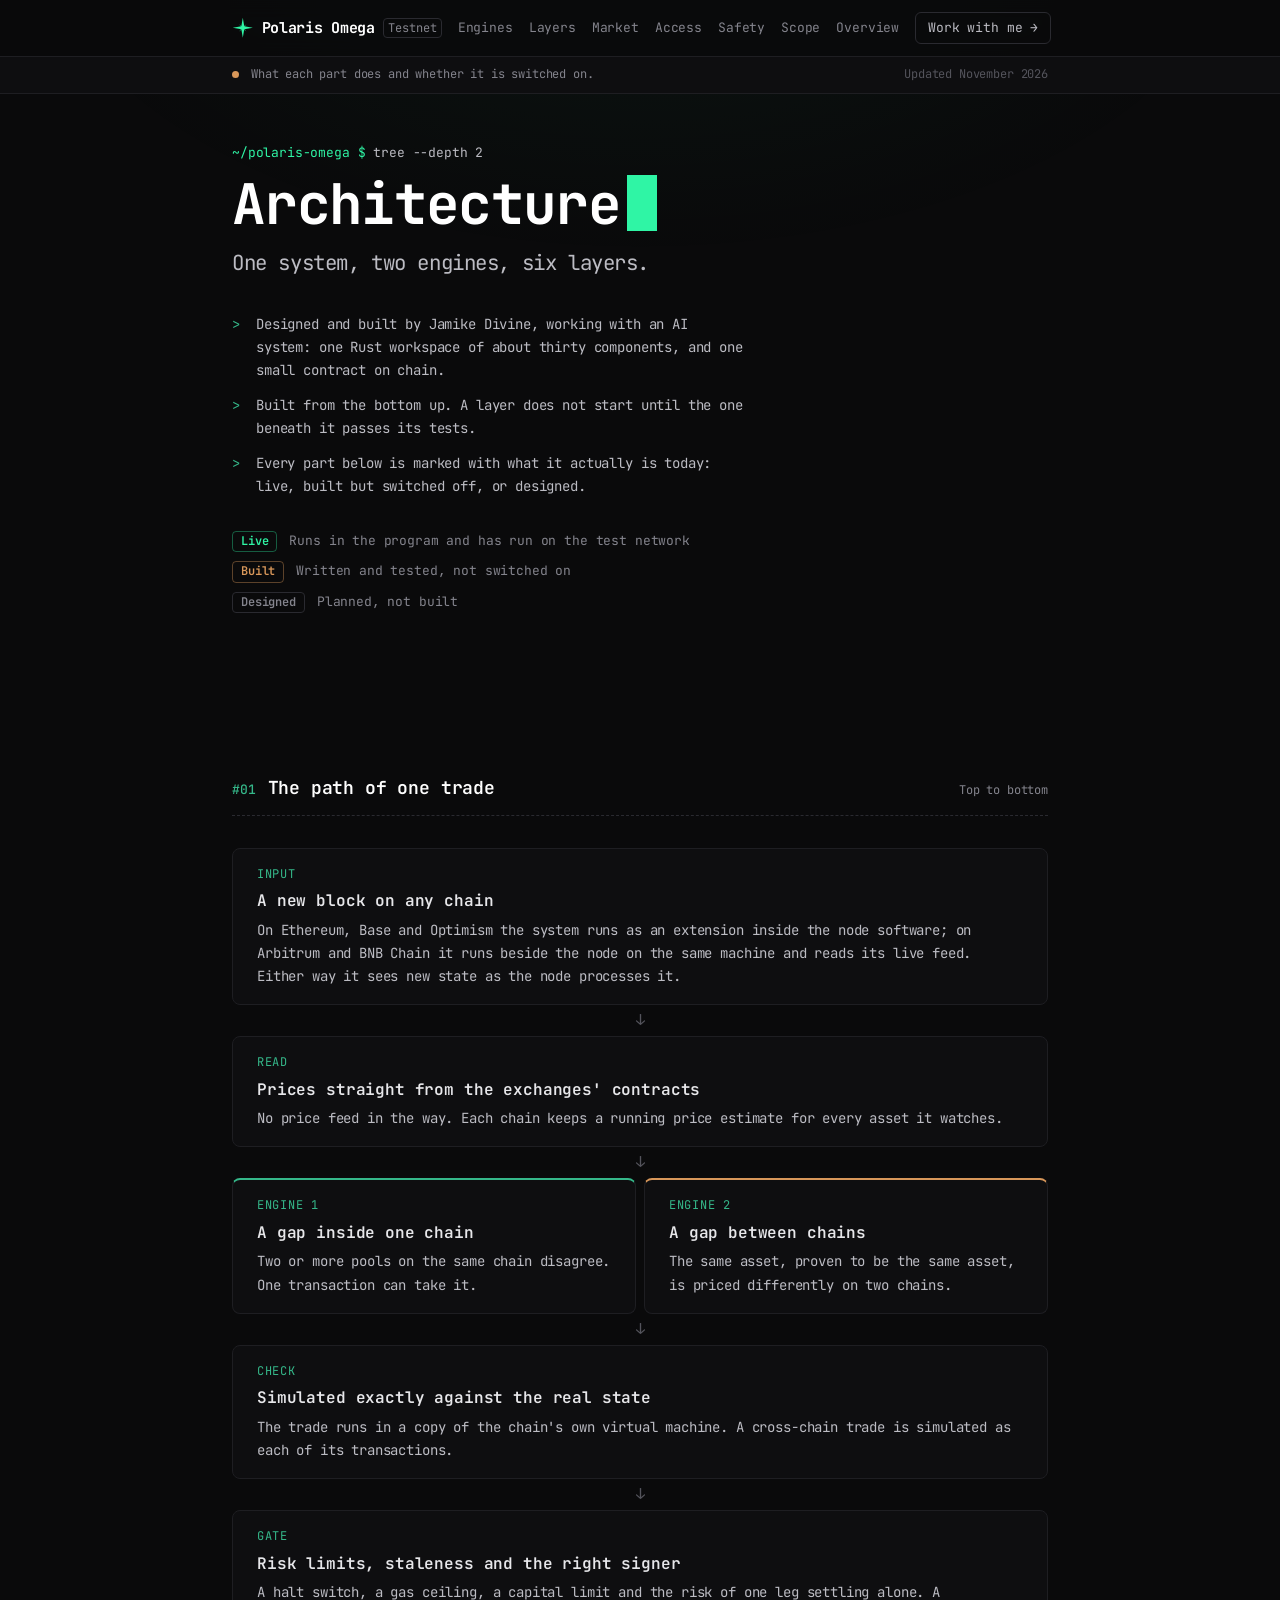
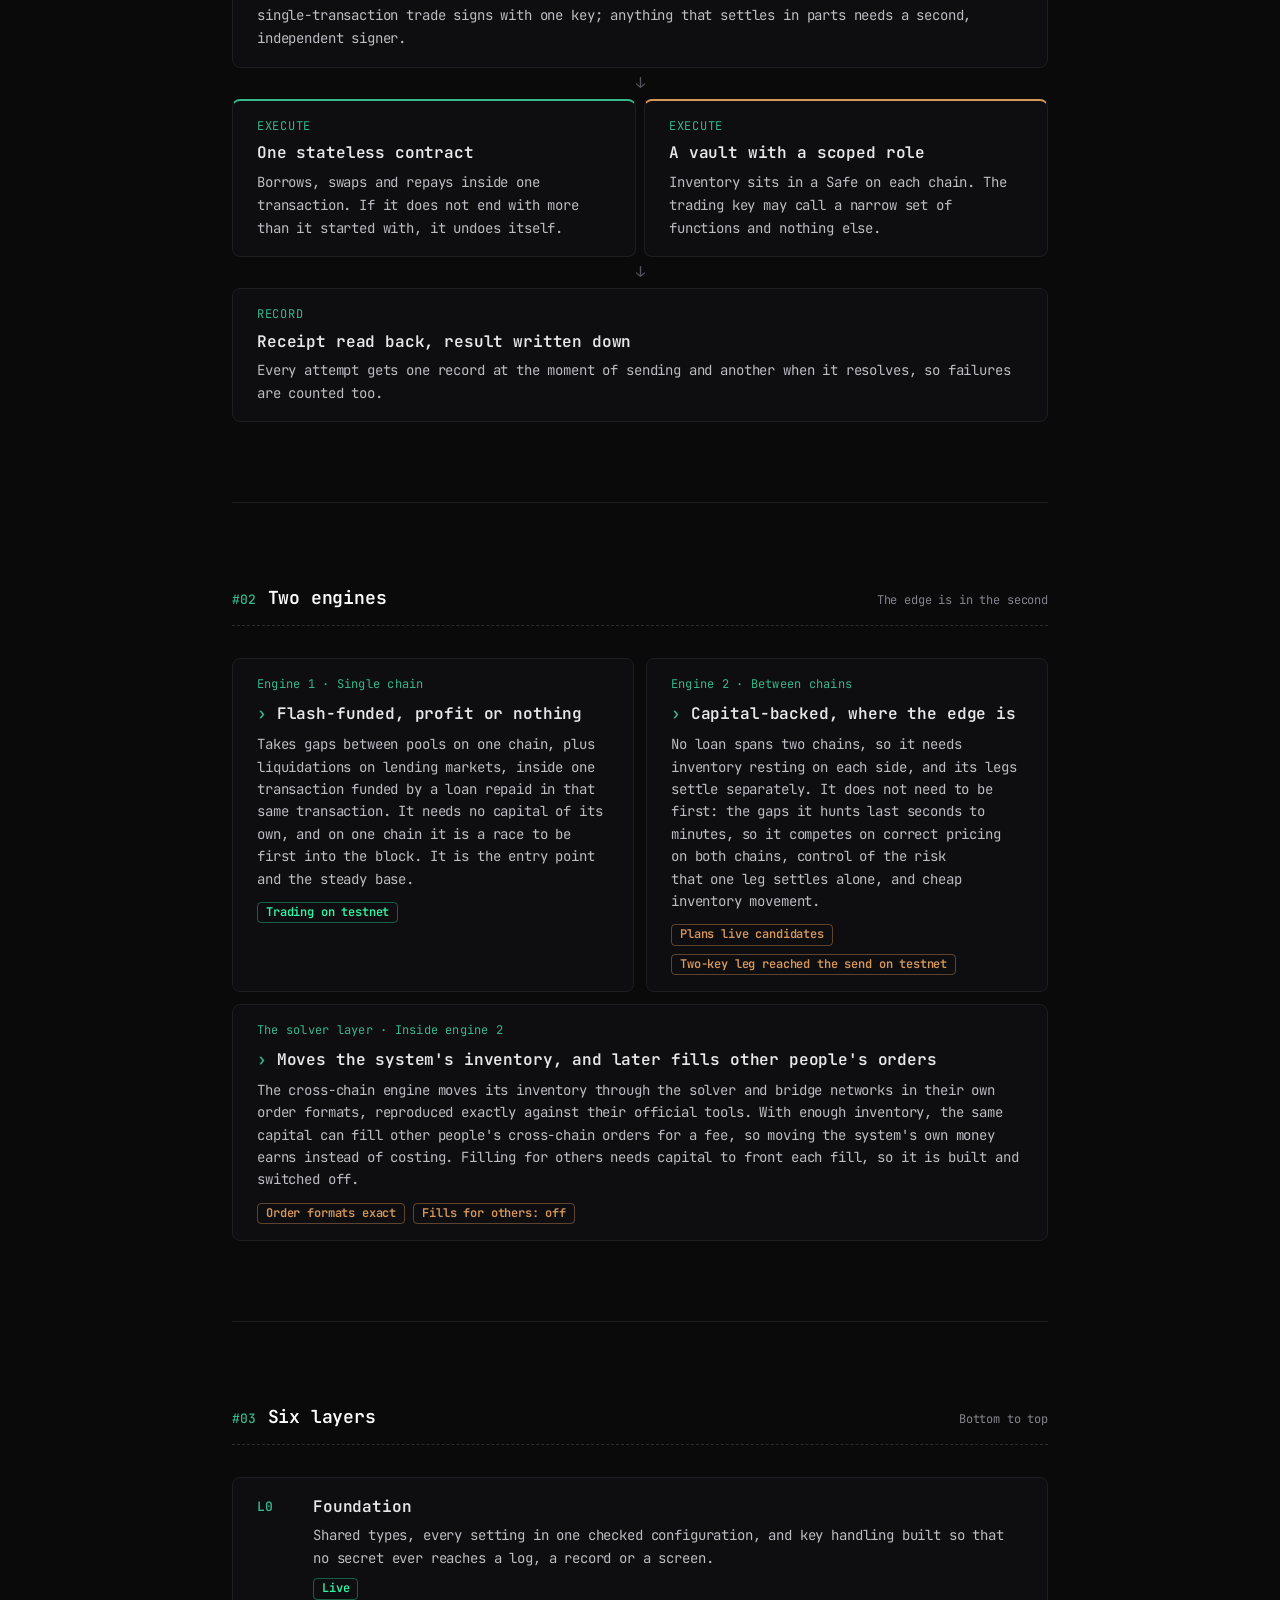
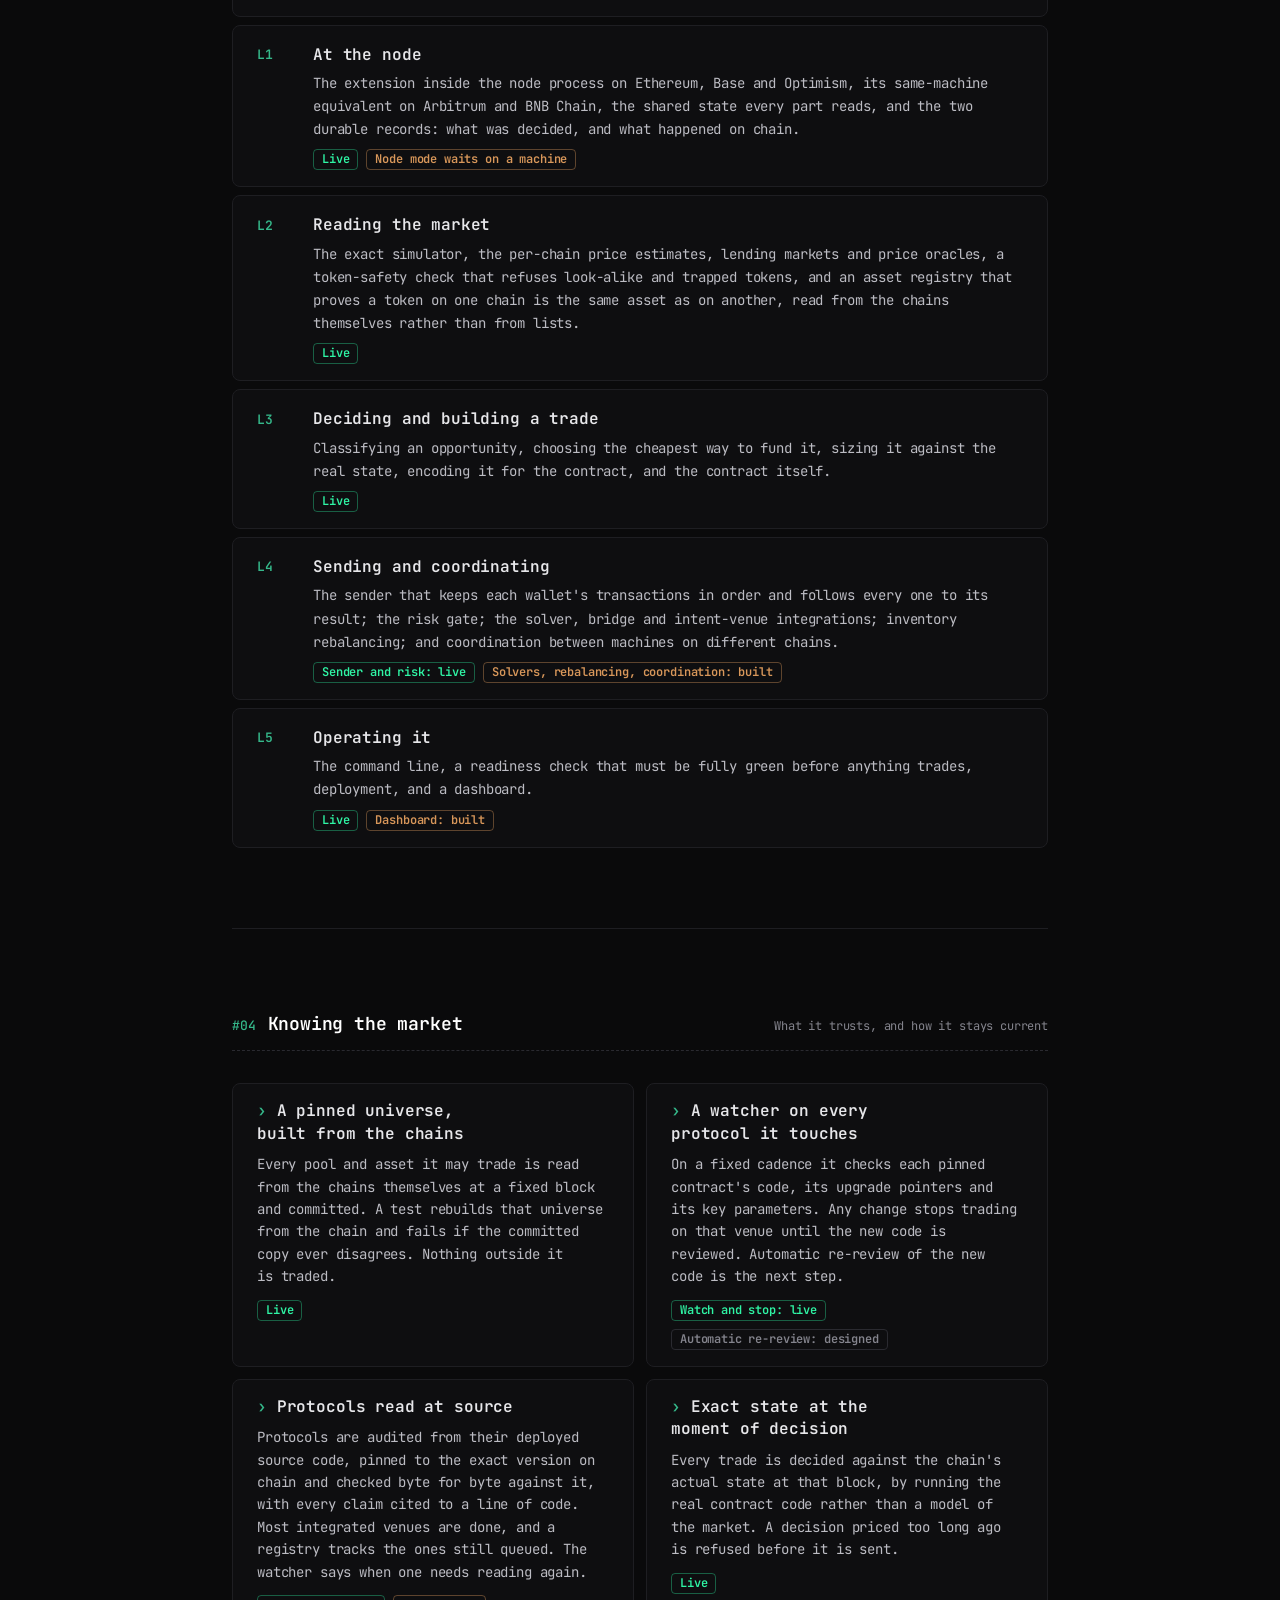
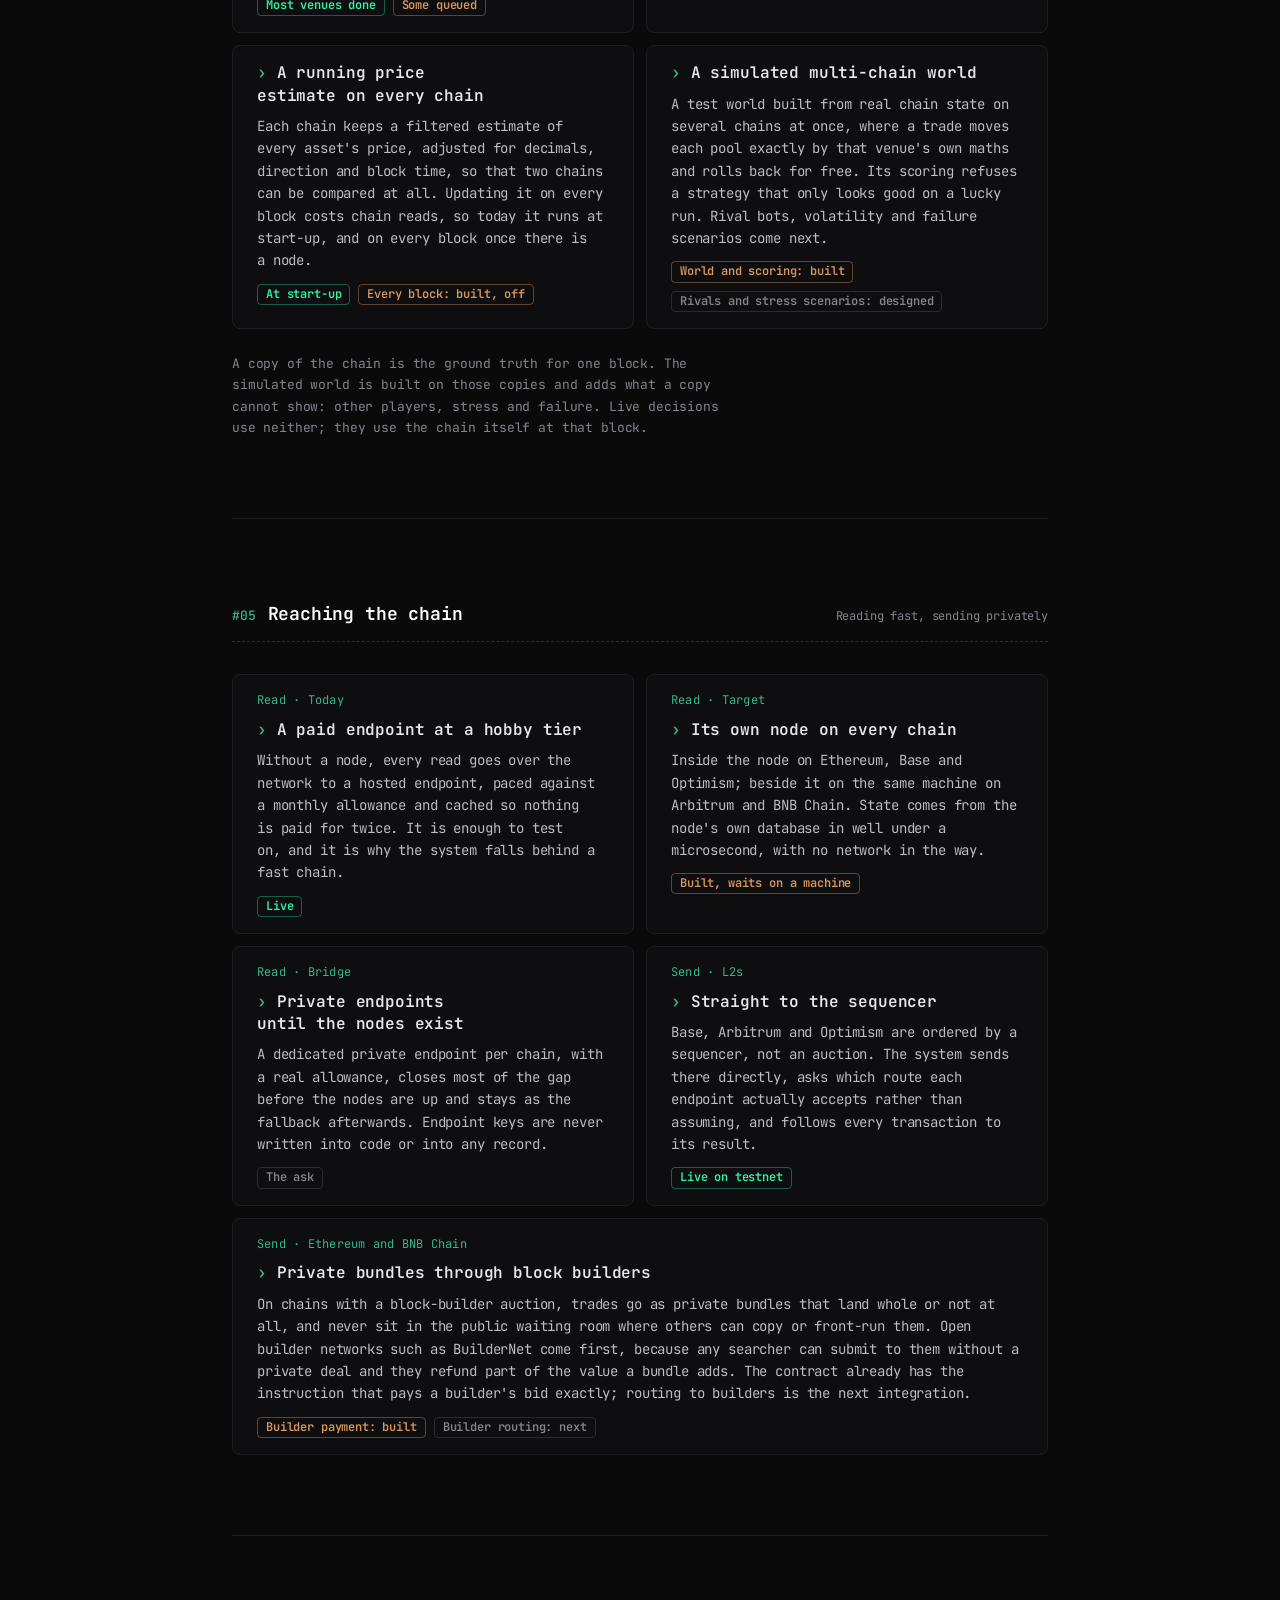
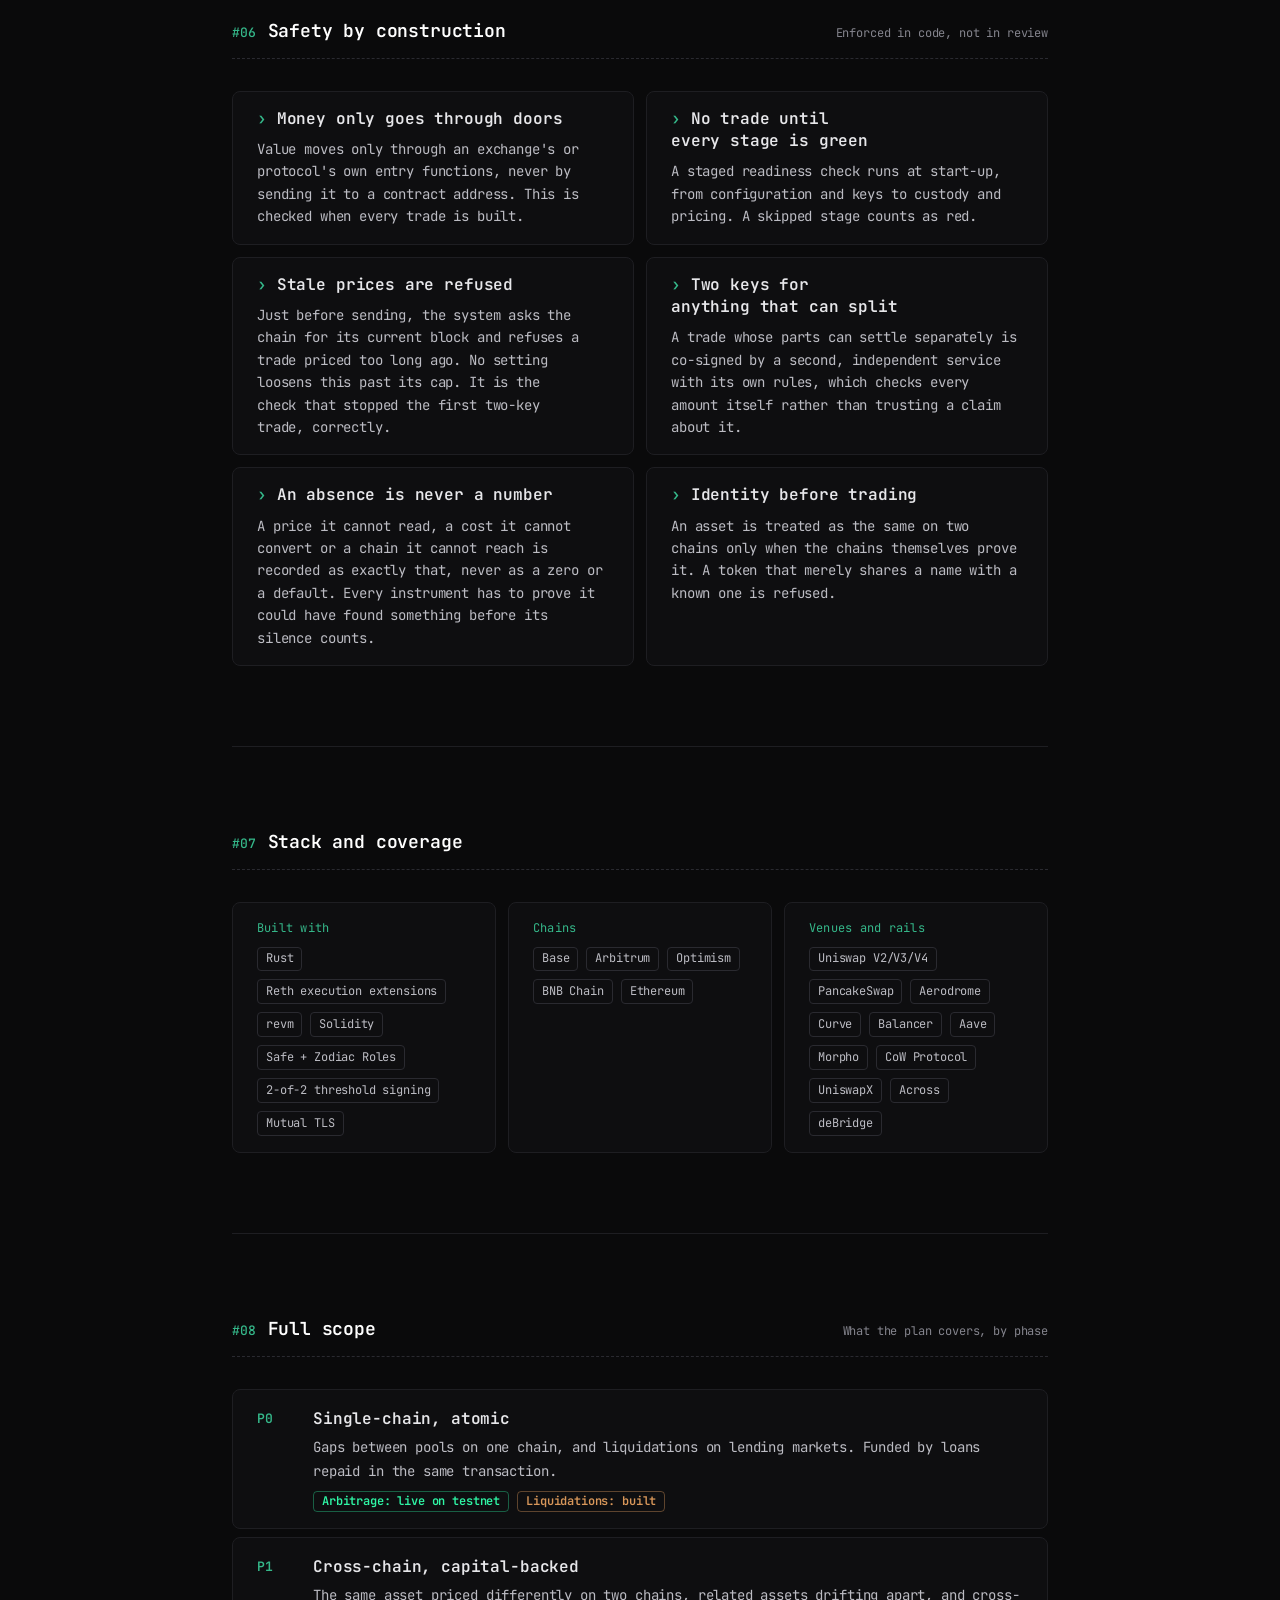
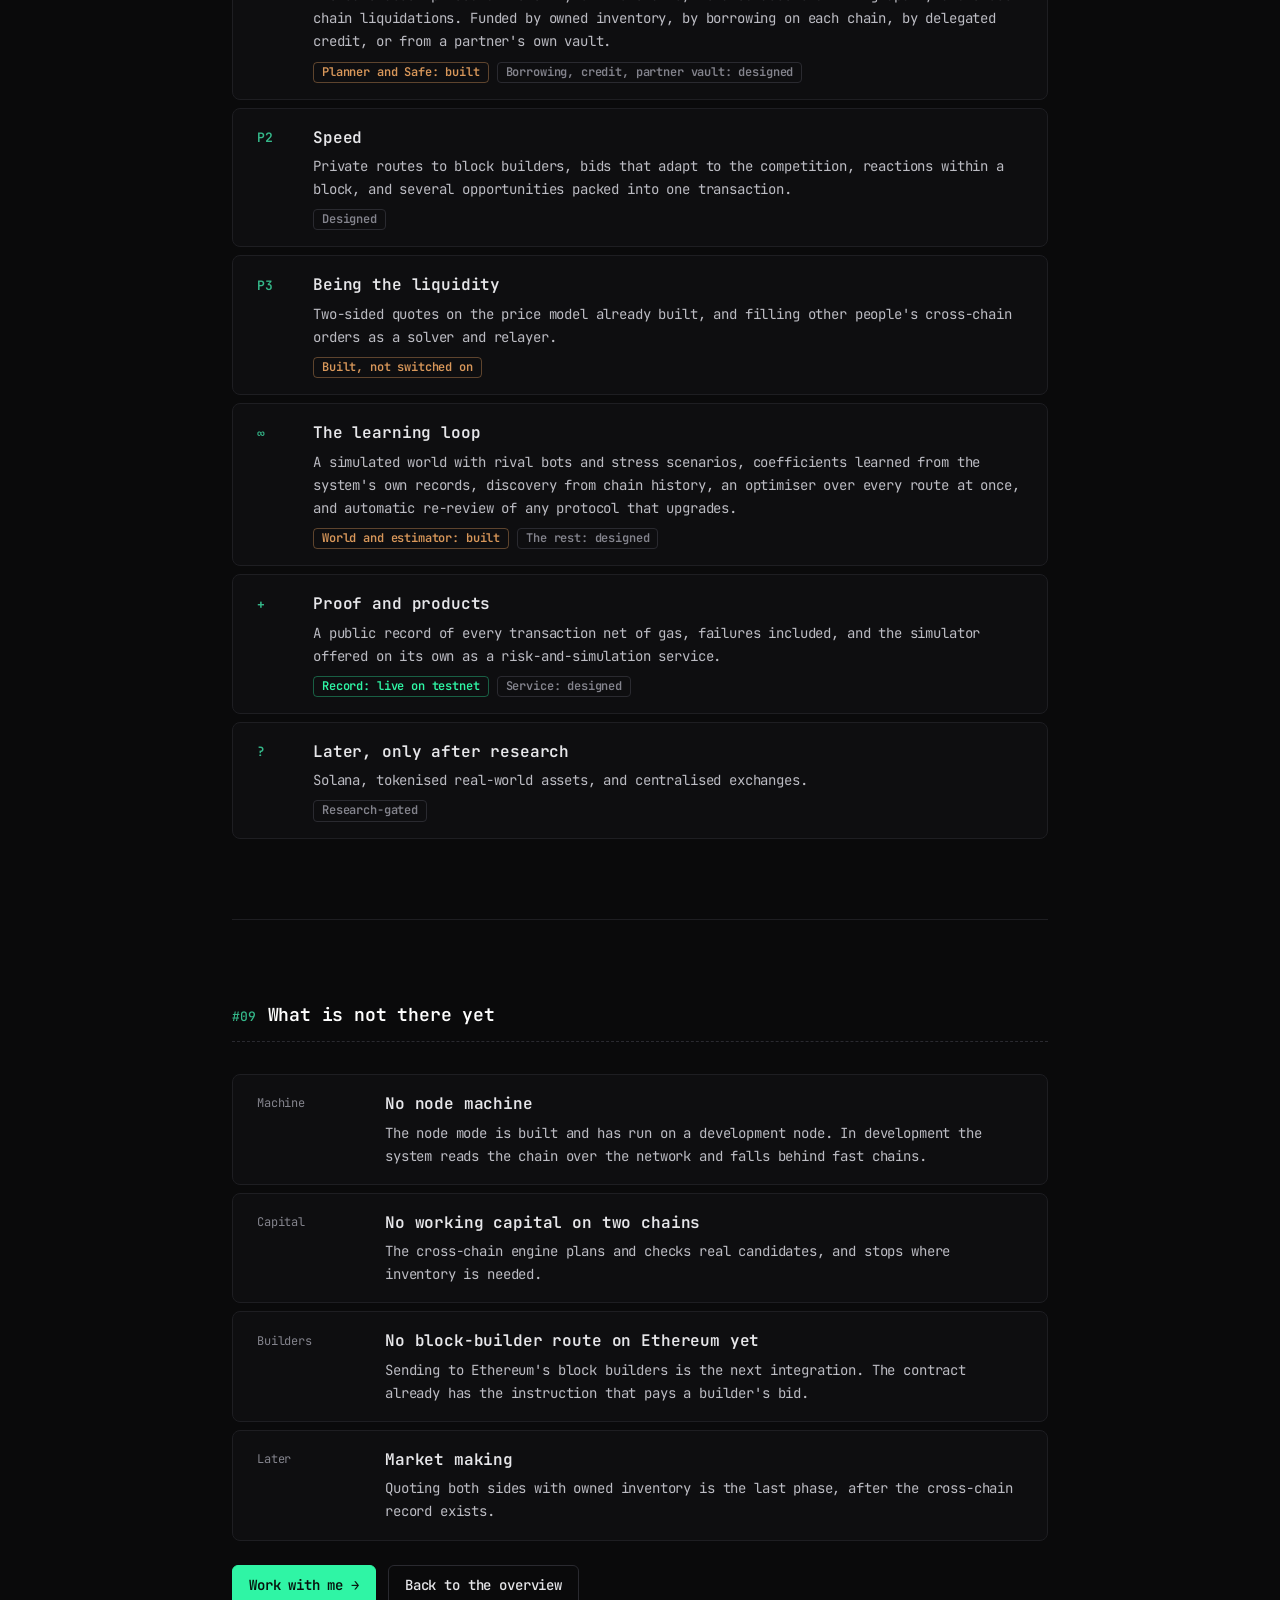
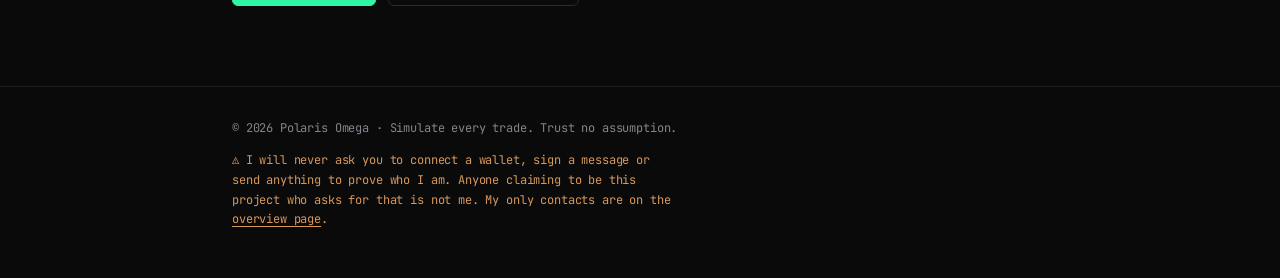
==== commit 9eda10ed: "Remove meta narration" ====
--- a/architecture.html
+++ b/architecture.html
@@ -35,7 +35,7 @@
 </header>
 
 <div class="statusbar">
-  <div class="wrap"><span class="dot" aria-hidden="true"></span><span>What each part does and whether it is switched on. The parts that decide what to trade are left out on purpose.</span><span class="upd">Updated November 2026</span></div>
+  <div class="wrap"><span class="dot" aria-hidden="true"></span><span>What each part does and whether it is switched on.</span><span class="upd">Updated November 2026</span></div>
 </div>
 
 <main id="top">
@@ -169,7 +169,7 @@
       <div class="section-head"><span class="section-num">#08</span><h2 class="section-title">Full scope</h2><span class="section-note">What the plan covers, by phase</span></div>
       <div class="layers">
         <div class="layer"><span class="ln">P0</span><div><b>Single-chain, atomic</b><p>Gaps between pools on one chain, and liquidations on lending markets. Funded by loans repaid in the same transaction.</p><div class="chips"><i class="chip live">Arbitrage: live on testnet</i><i class="chip built">Liquidations: built</i></div></div></div>
-        <div class="layer"><span class="ln">P1</span><div><b>Cross-chain, capital-backed</b><p>The same asset priced differently on two chains, related assets drifting apart, and liquidation strategies kept private. Funded by owned inventory, by borrowing on each chain, by delegated credit, or from a partner's own vault.</p><div class="chips"><i class="chip built">Planner and Safe: built</i><i class="chip design">Borrowing, credit, partner vault: designed</i></div></div></div>
+        <div class="layer"><span class="ln">P1</span><div><b>Cross-chain, capital-backed</b><p>The same asset priced differently on two chains, related assets drifting apart, and cross-chain liquidations. Funded by owned inventory, by borrowing on each chain, by delegated credit, or from a partner's own vault.</p><div class="chips"><i class="chip built">Planner and Safe: built</i><i class="chip design">Borrowing, credit, partner vault: designed</i></div></div></div>
         <div class="layer"><span class="ln">P2</span><div><b>Speed</b><p>Private routes to block builders, bids that adapt to the competition, reactions within a block, and several opportunities packed into one transaction.</p><div class="chips"><i class="chip design">Designed</i></div></div></div>
         <div class="layer"><span class="ln">P3</span><div><b>Being the liquidity</b><p>Two-sided quotes on the price model already built, and filling other people's cross-chain orders as a solver and relayer.</p><div class="chips"><i class="chip built">Built, not switched on</i></div></div></div>
         <div class="layer"><span class="ln">∞</span><div><b>The learning loop</b><p>A simulated world with rival bots and stress scenarios, coefficients learned from the system's own records, discovery from chain history, an optimiser over every route at once, and automatic re-review of any protocol that upgrades.</p><div class="chips"><i class="chip built">World and estimator: built</i><i class="chip design">The rest: designed</i></div></div></div>
@@ -179,7 +179,7 @@
     </section>
 
     <section class="section" id="limits">
-      <div class="section-head"><span class="section-num">#09</span><h2 class="section-title">What is not there yet</h2><span class="section-note">Said plainly</span></div>
+      <div class="section-head"><span class="section-num">#09</span><h2 class="section-title">What is not there yet</h2></div>
       <div class="rows">
         <div class="row"><span class="when">Machine</span><div class="what"><b>No node machine</b><p>The node mode is built and has run on a development node. In development the system reads the chain over the network and falls behind fast chains.</p></div></div>
         <div class="row"><span class="when">Capital</span><div class="what"><b>No working capital on two chains</b><p>The cross-chain engine plans and checks real candidates, and stops where inventory is needed.</p></div></div>
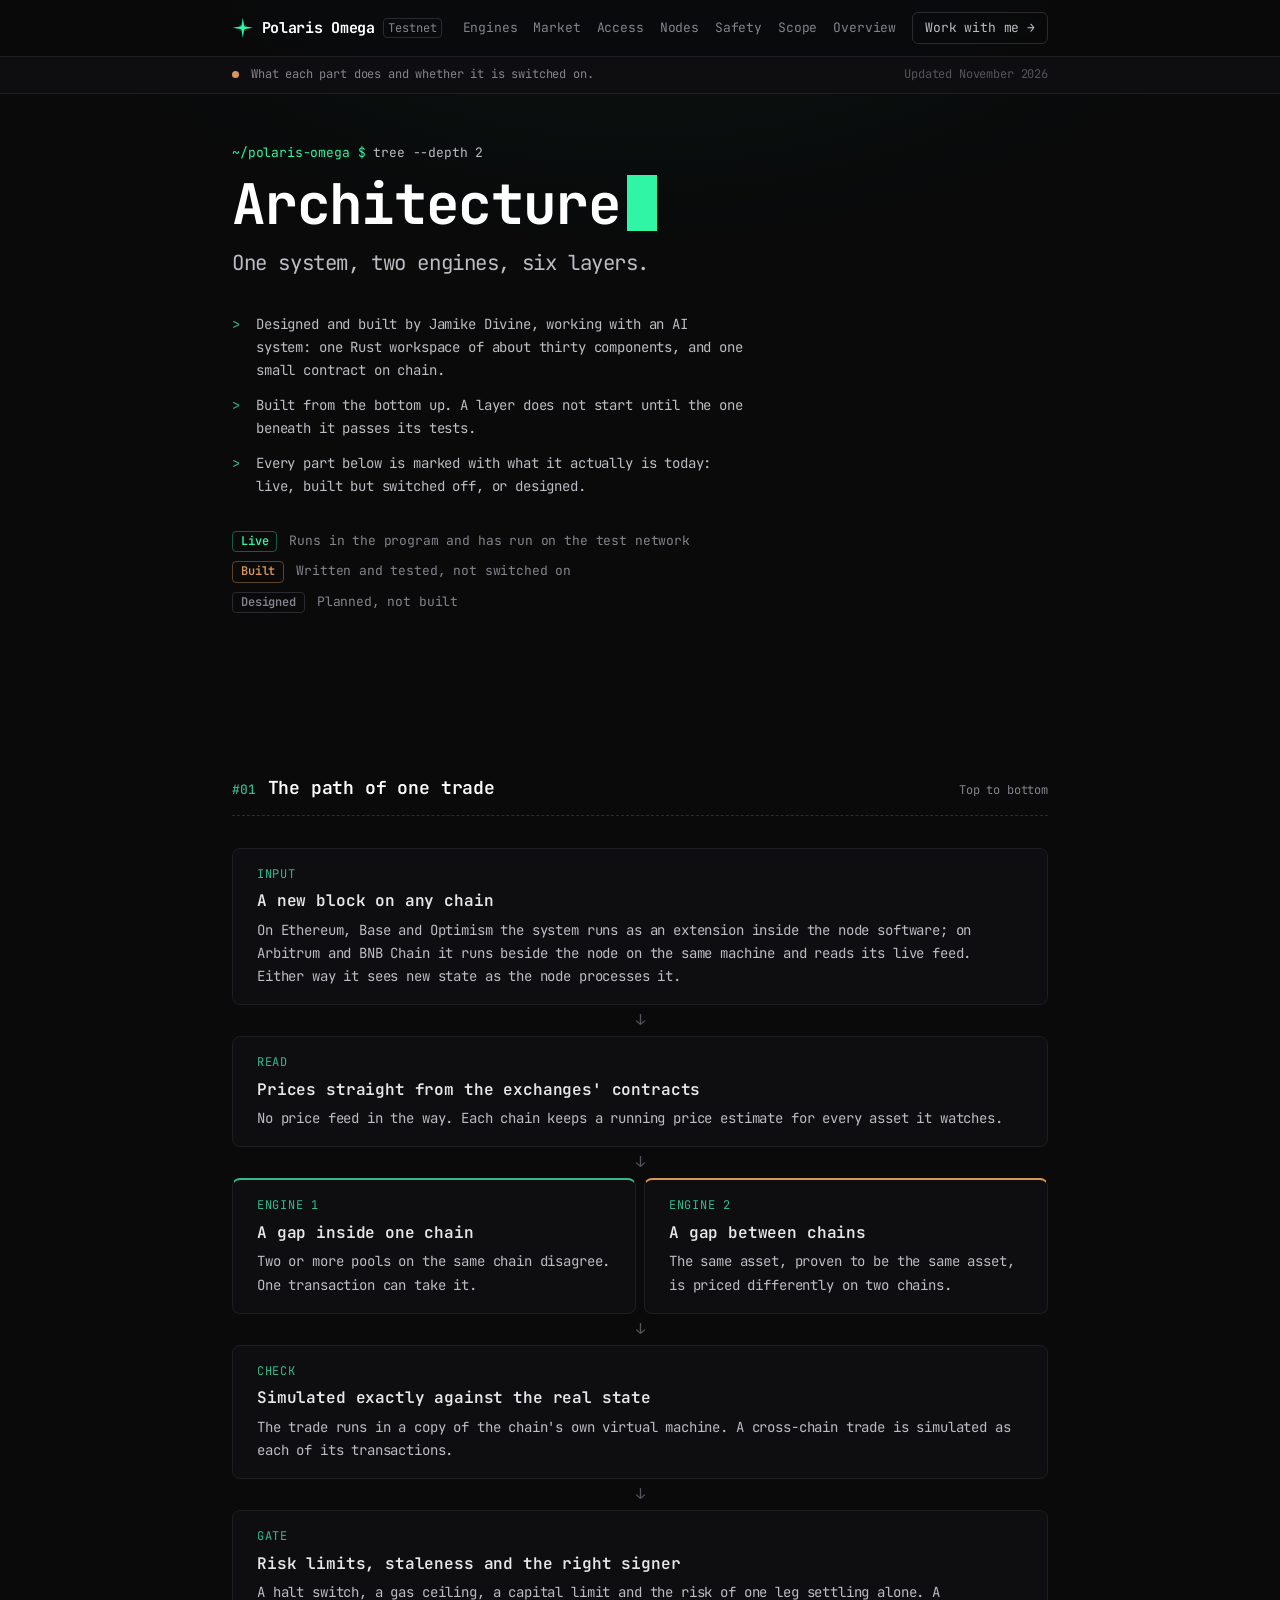
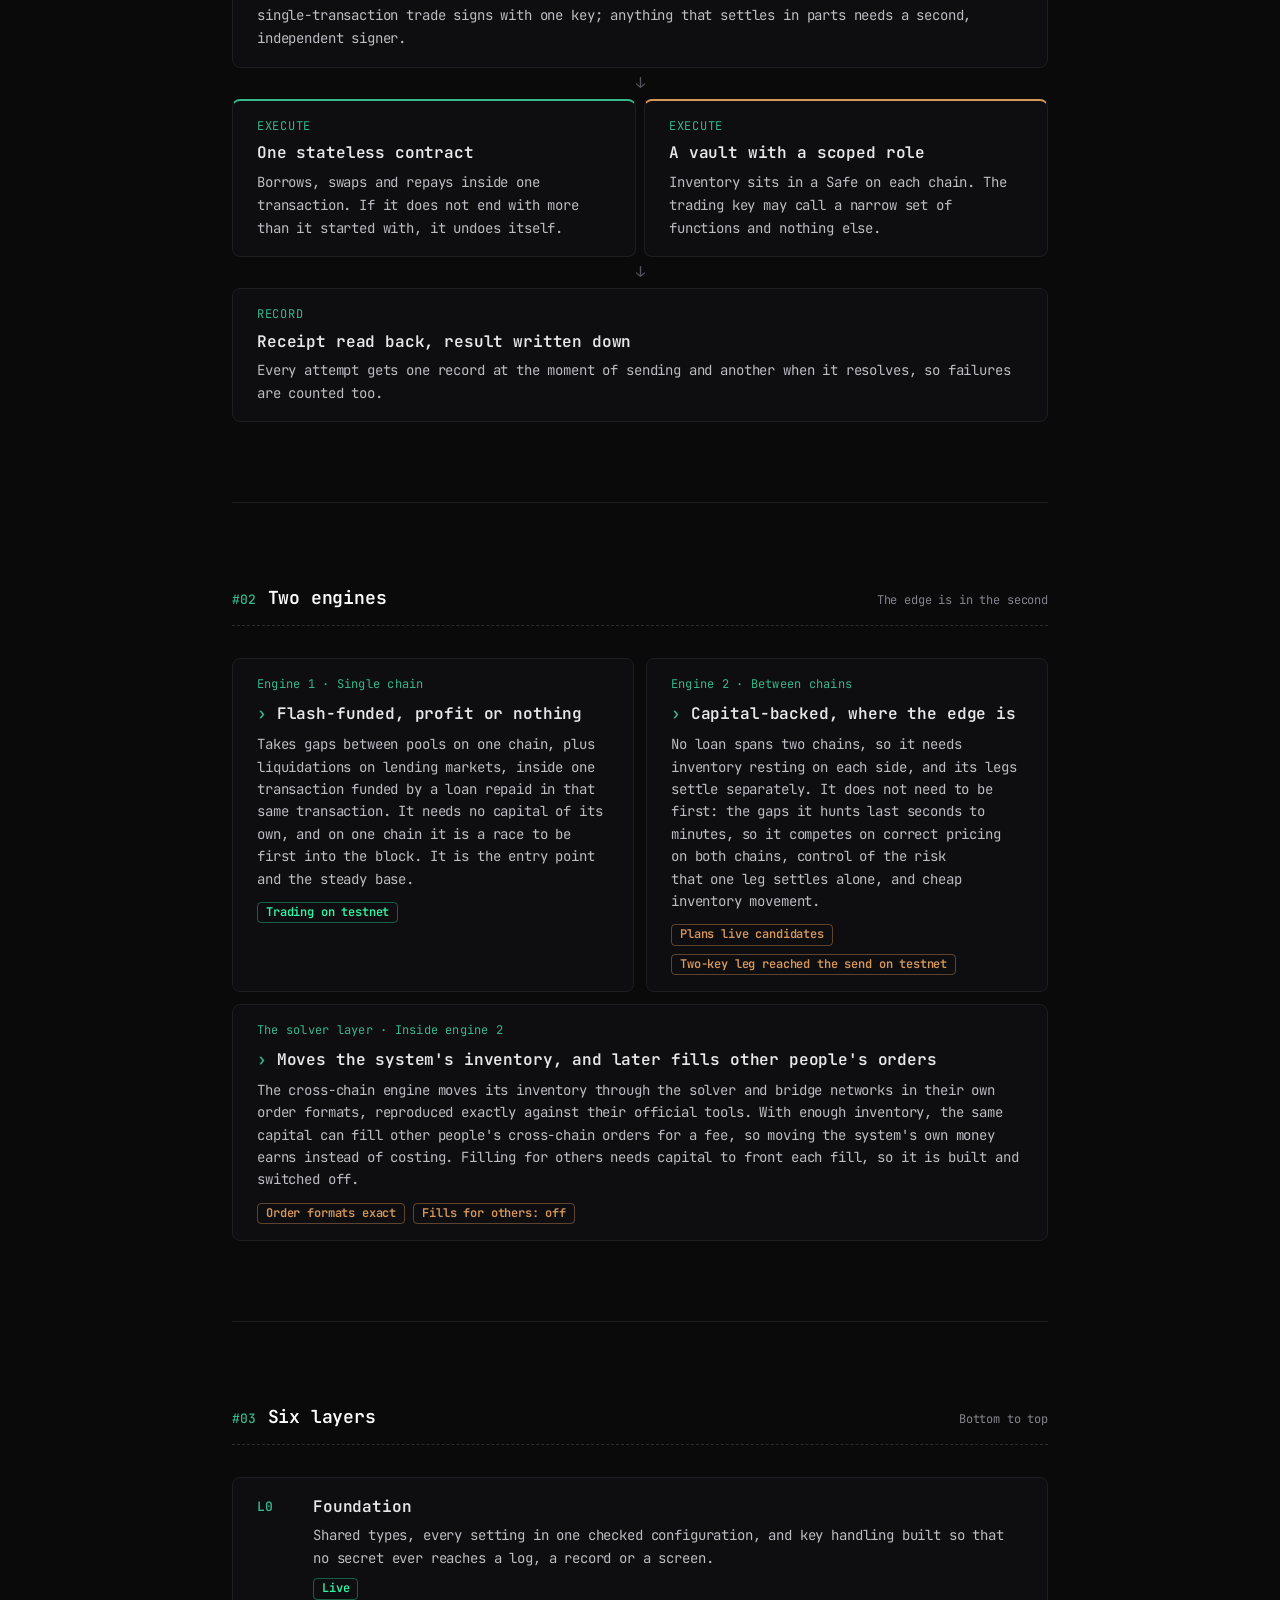
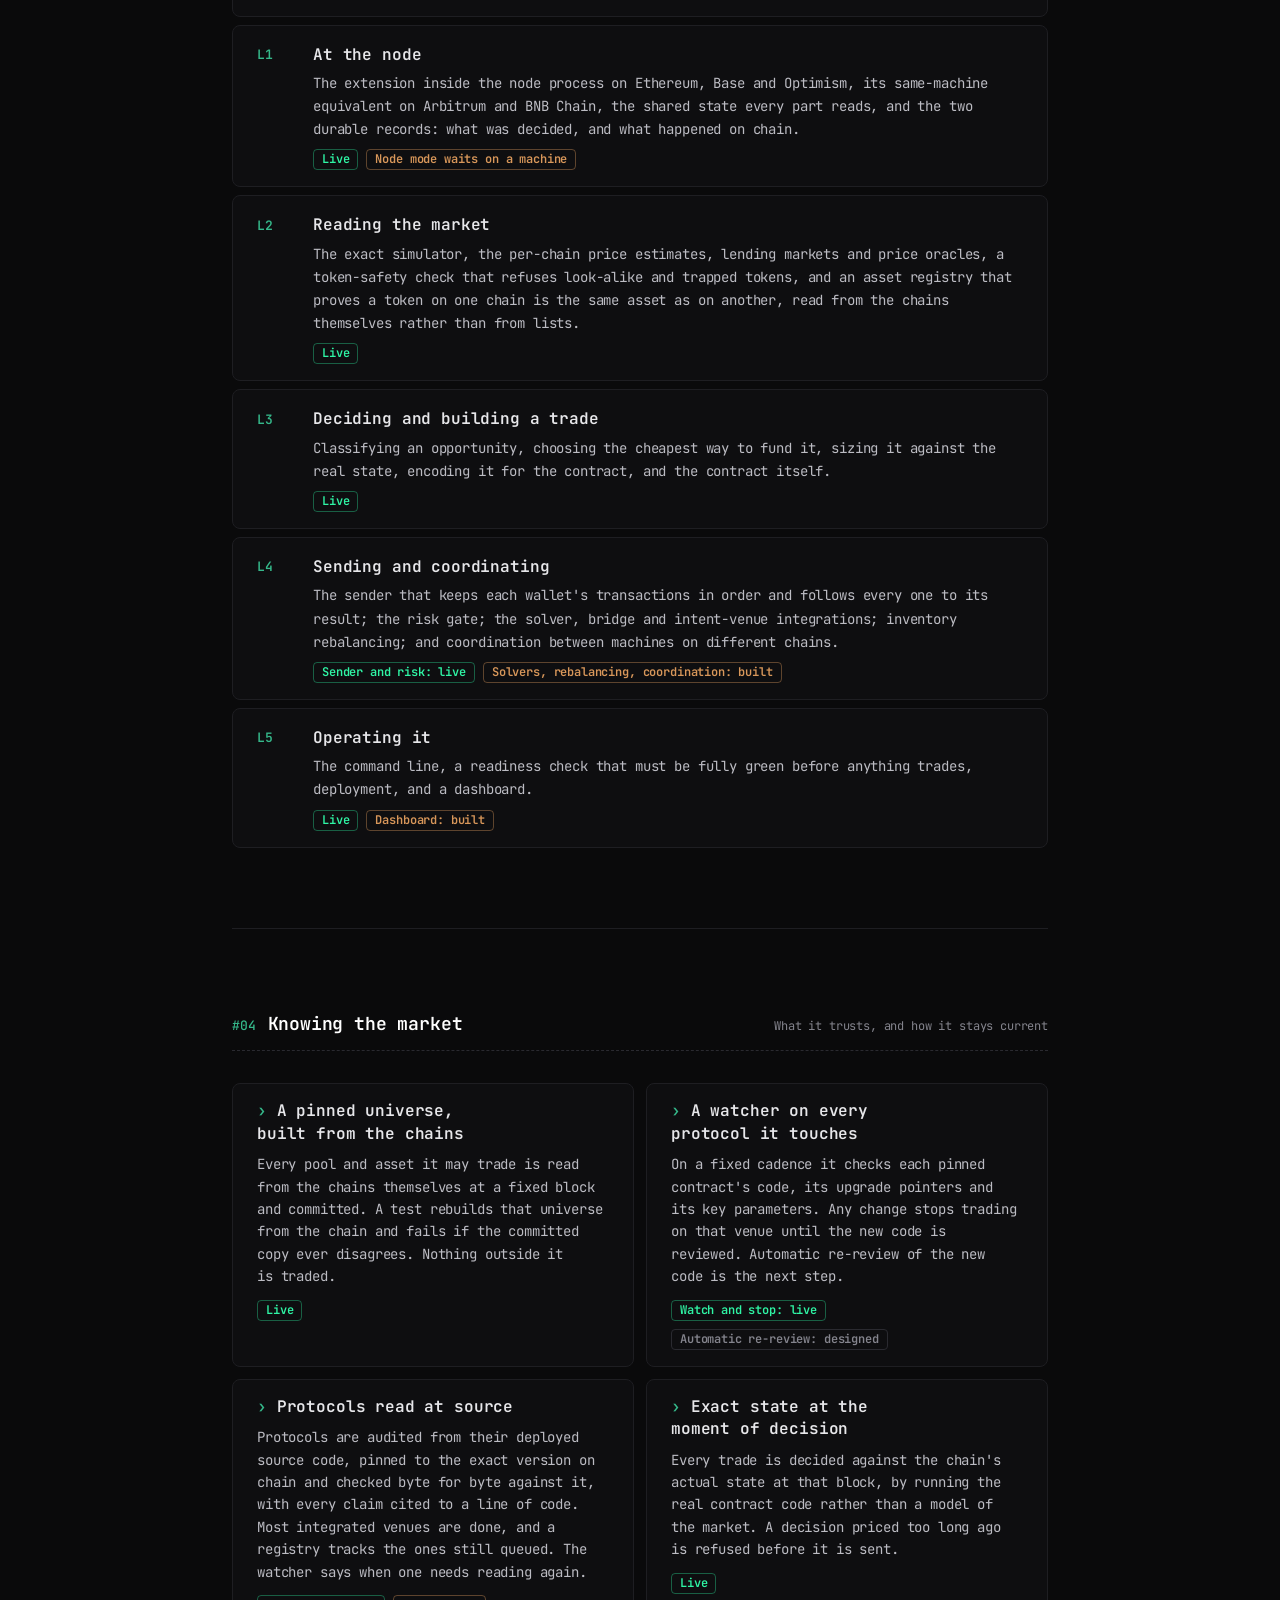
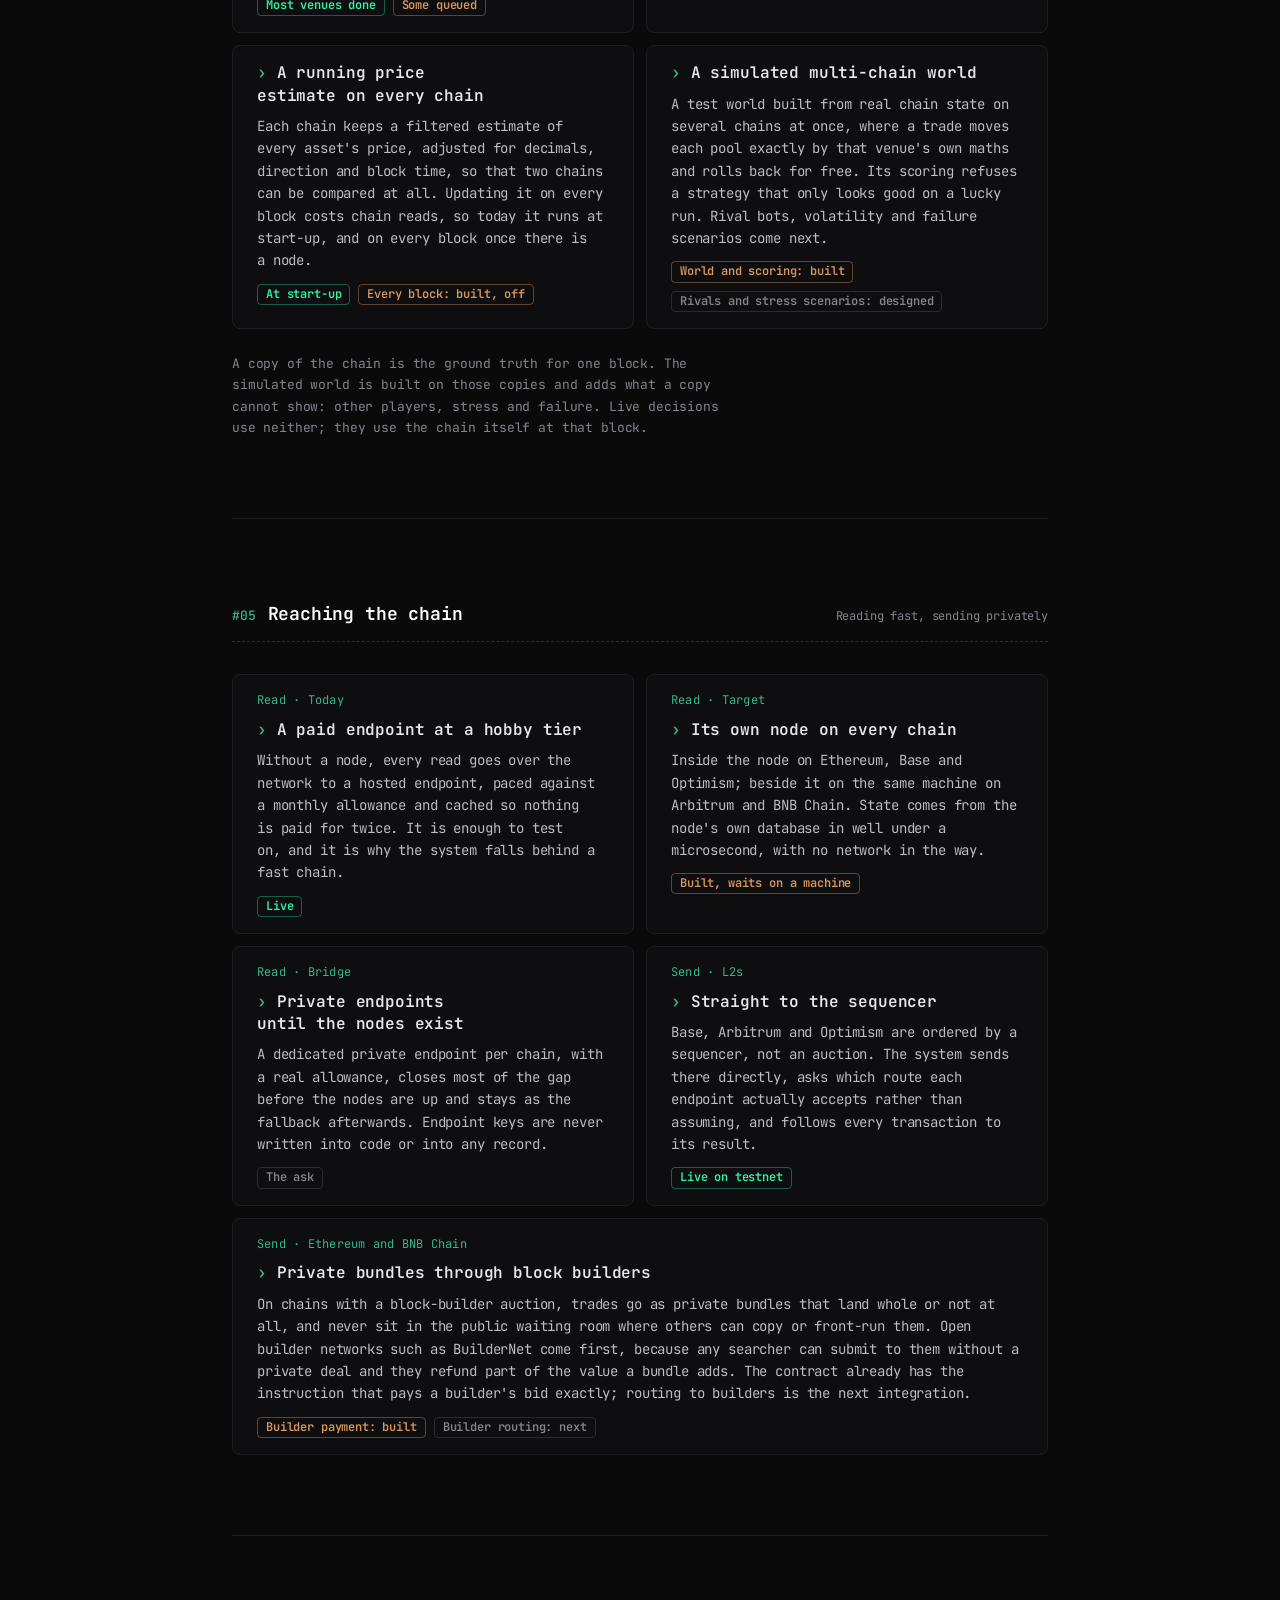
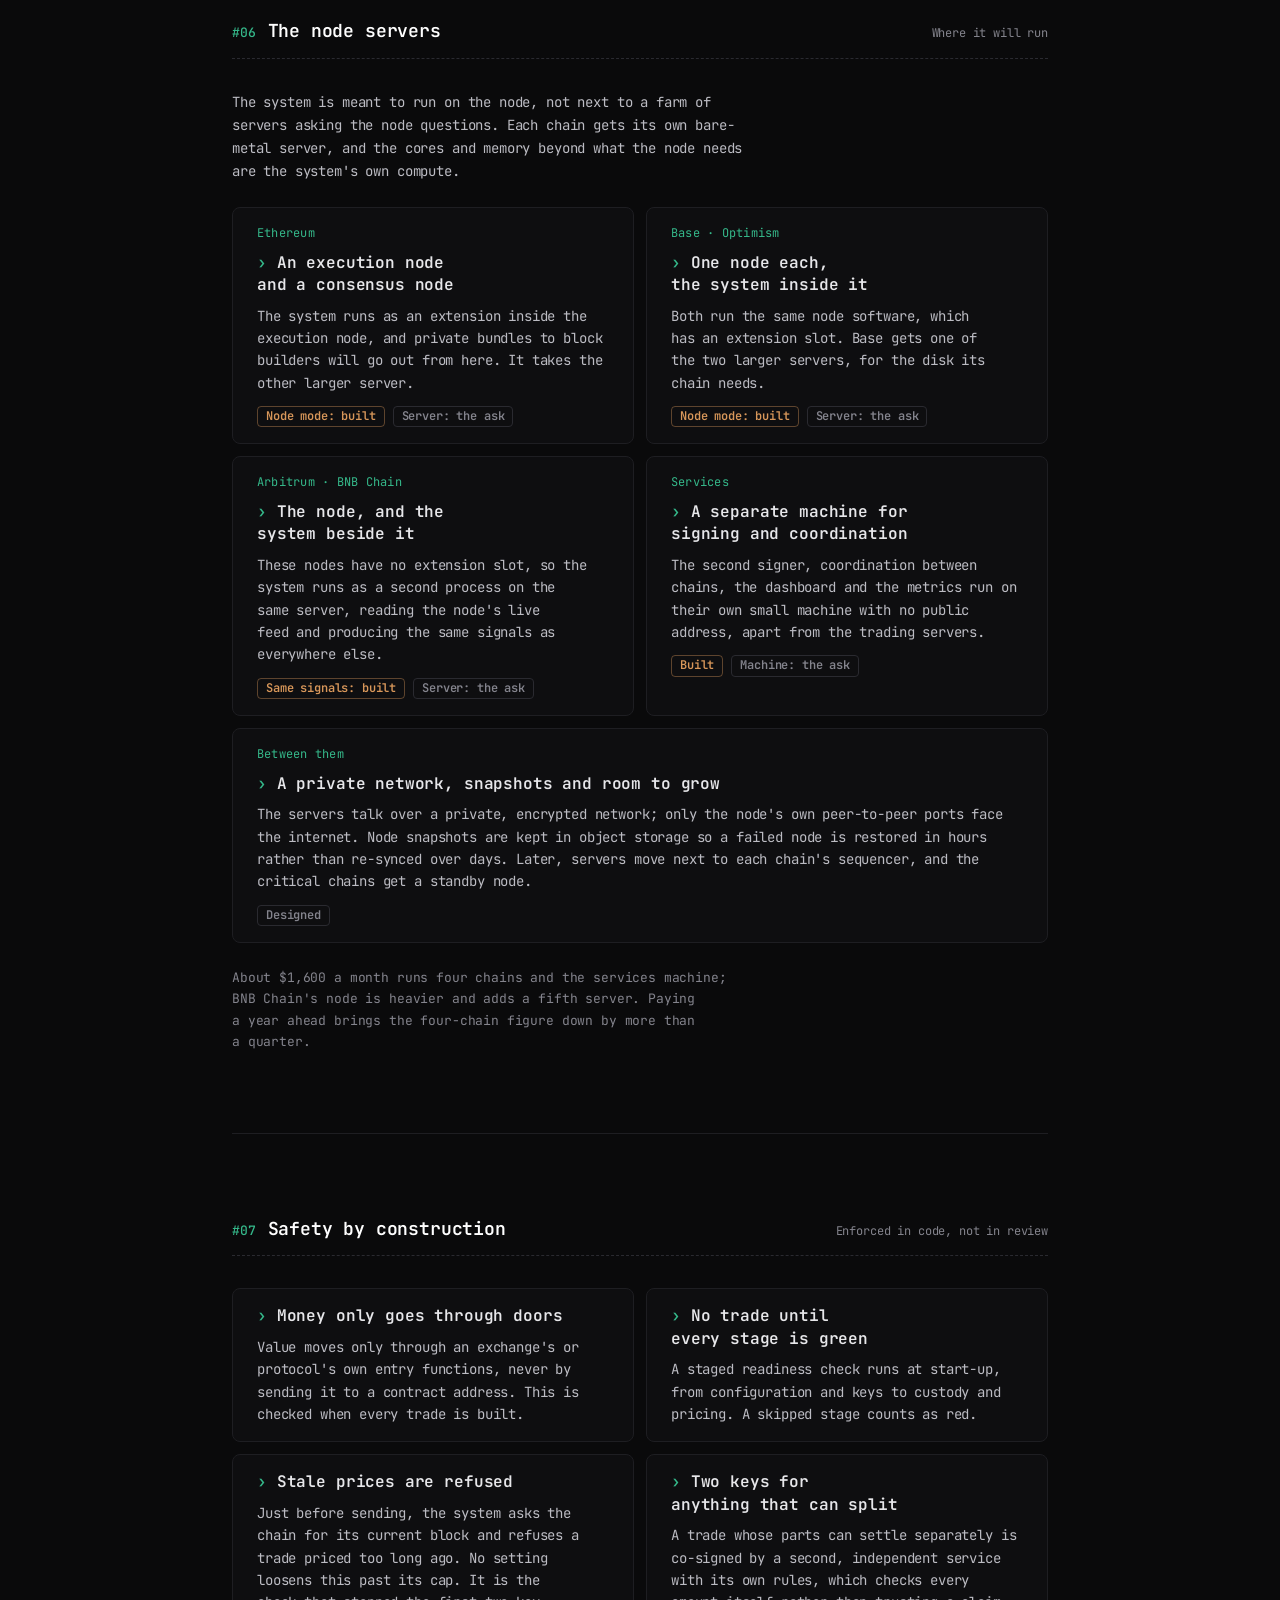
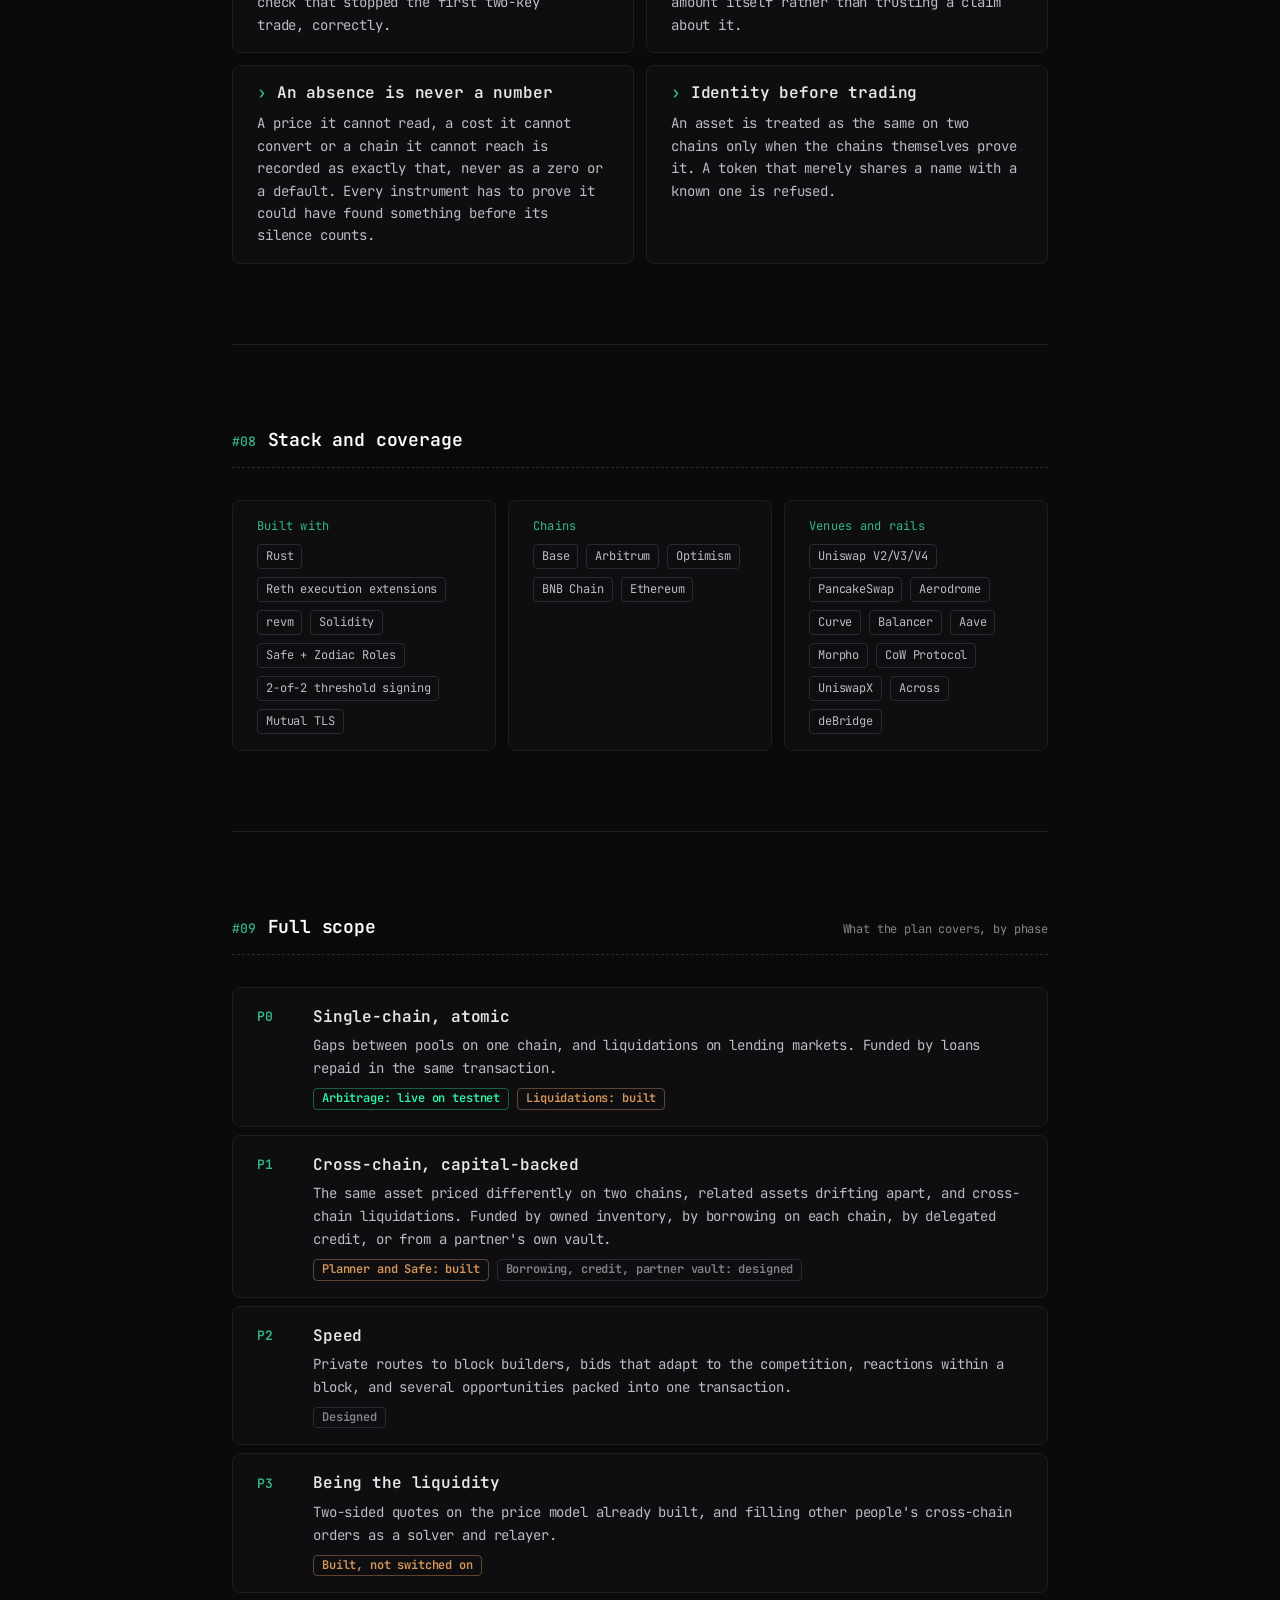
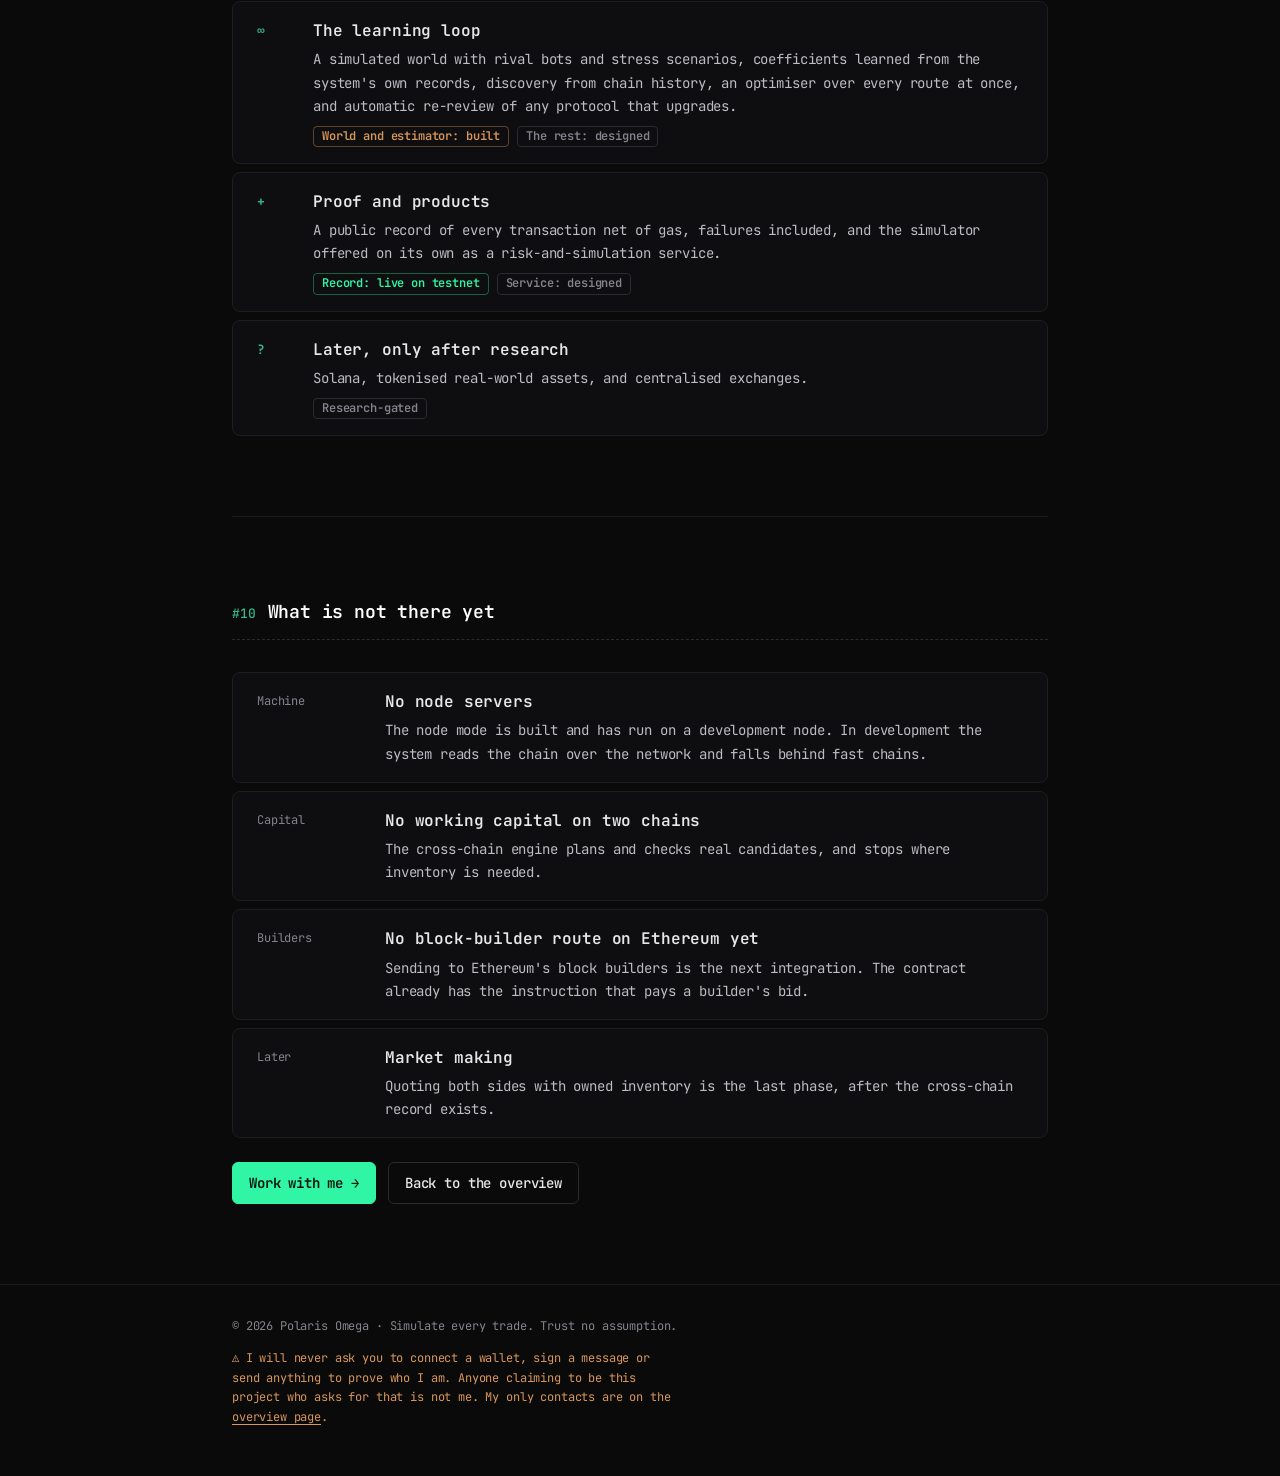
==== commit 43c54a4c: "Node servers section; machine and chain-access blockers corrected" ====
--- a/architecture.html
+++ b/architecture.html
@@ -23,9 +23,9 @@
     <a class="brand" href="index.html"><svg class="mark" viewBox="0 0 24 24" aria-hidden="true"><path class="mk2" d="M12 6.3 13.1 10.9 17.7 12 13.1 13.1 12 17.7 10.9 13.1 6.3 12 10.9 10.9Z" transform="rotate(45 12 12)"/><path class="mk1" d="M12 .8 13.6 10.4 23.2 12 13.6 13.6 12 23.2 10.4 13.6.8 12 10.4 10.4Z"/></svg><span>Polaris Omega</span><span class="ver">Testnet</span></a>
     <nav class="nav-links" aria-label="Sections">
       <a class="nav-sec lg" href="#engines">Engines</a>
-      <a class="nav-sec lg" href="#layers">Layers</a>
-      <a class="nav-sec lg" href="#market">Market</a>
+            <a class="nav-sec lg" href="#market">Market</a>
       <a class="nav-sec lg" href="#access">Access</a>
+      <a class="nav-sec lg" href="#nodes">Nodes</a>
       <a class="nav-sec lg" href="#safety">Safety</a>
       <a class="nav-sec lg" href="#scope">Scope</a>
       <a href="index.html">Overview</a>
@@ -144,8 +144,21 @@
       </div>
     </section>
 
+    <section class="section" id="nodes">
+      <div class="section-head"><span class="section-num">#06</span><h2 class="section-title">The node servers</h2><span class="section-note">Where it will run</span></div>
+      <div class="prose"><p>The system is meant to run on the node, not next to a farm of servers asking the node questions. Each chain gets its own bare-metal server, and the cores and memory beyond what the node needs are the system's own compute.</p></div>
+      <div class="cards">
+        <div class="card"><span class="k">Ethereum</span><h3>An execution node and a consensus node</h3><p>The system runs as an extension inside the execution node, and private bundles to block builders will go out from here. It takes the other larger server.</p><div class="chips"><i class="chip built">Node mode: built</i><i class="chip design">Server: the ask</i></div></div>
+        <div class="card"><span class="k">Base · Optimism</span><h3>One node each, the system inside it</h3><p>Both run the same node software, which has an extension slot. Base gets one of the two larger servers, for the disk its chain needs.</p><div class="chips"><i class="chip built">Node mode: built</i><i class="chip design">Server: the ask</i></div></div>
+        <div class="card"><span class="k">Arbitrum · BNB Chain</span><h3>The node, and the system beside it</h3><p>These nodes have no extension slot, so the system runs as a second process on the same server, reading the node's live feed and producing the same signals as everywhere else.</p><div class="chips"><i class="chip built">Same signals: built</i><i class="chip design">Server: the ask</i></div></div>
+        <div class="card"><span class="k">Services</span><h3>A separate machine for signing and coordination</h3><p>The second signer, coordination between chains, the dashboard and the metrics run on their own small machine with no public address, apart from the trading servers.</p><div class="chips"><i class="chip built">Built</i><i class="chip design">Machine: the ask</i></div></div>
+        <div class="card wide"><span class="k">Between them</span><h3>A private network, snapshots and room to grow</h3><p>The servers talk over a private, encrypted network; only the node's own peer-to-peer ports face the internet. Node snapshots are kept in object storage so a failed node is restored in hours rather than re-synced over days. Later, servers move next to each chain's sequencer, and the critical chains get a standby node.</p><div class="chips"><i class="chip design">Designed</i></div></div>
+      </div>
+      <p class="aside">About $1,600 a month runs four chains and the services machine; BNB Chain's node is heavier and adds a fifth server. Paying a year ahead brings the four-chain figure down by more than a quarter.</p>
+    </section>
+
     <section class="section" id="safety">
-      <div class="section-head"><span class="section-num">#06</span><h2 class="section-title">Safety by construction</h2><span class="section-note">Enforced in code, not in review</span></div>
+      <div class="section-head"><span class="section-num">#07</span><h2 class="section-title">Safety by construction</h2><span class="section-note">Enforced in code, not in review</span></div>
       <div class="cards">
         <div class="card"><h3>Money only goes through doors</h3><p>Value moves only through an exchange's or protocol's own entry functions, never by sending it to a contract address. This is checked when every trade is built.</p></div>
         <div class="card"><h3>No trade until every stage is green</h3><p>A staged readiness check runs at start-up, from configuration and keys to custody and pricing. A skipped stage counts as red.</p></div>
@@ -157,7 +170,7 @@
     </section>
 
     <section class="section" id="stack">
-      <div class="section-head"><span class="section-num">#07</span><h2 class="section-title">Stack and coverage</h2></div>
+      <div class="section-head"><span class="section-num">#08</span><h2 class="section-title">Stack and coverage</h2></div>
       <div class="cards three">
         <div class="card"><span class="k">Built with</span><div class="tags"><span>Rust</span><span>Reth execution extensions</span><span>revm</span><span>Solidity</span><span>Safe + Zodiac Roles</span><span>2-of-2 threshold signing</span><span>Mutual TLS</span></div></div>
         <div class="card"><span class="k">Chains</span><div class="tags"><span>Base</span><span>Arbitrum</span><span>Optimism</span><span>BNB Chain</span><span>Ethereum</span></div></div>
@@ -166,7 +179,7 @@
     </section>
 
     <section class="section" id="scope">
-      <div class="section-head"><span class="section-num">#08</span><h2 class="section-title">Full scope</h2><span class="section-note">What the plan covers, by phase</span></div>
+      <div class="section-head"><span class="section-num">#09</span><h2 class="section-title">Full scope</h2><span class="section-note">What the plan covers, by phase</span></div>
       <div class="layers">
         <div class="layer"><span class="ln">P0</span><div><b>Single-chain, atomic</b><p>Gaps between pools on one chain, and liquidations on lending markets. Funded by loans repaid in the same transaction.</p><div class="chips"><i class="chip live">Arbitrage: live on testnet</i><i class="chip built">Liquidations: built</i></div></div></div>
         <div class="layer"><span class="ln">P1</span><div><b>Cross-chain, capital-backed</b><p>The same asset priced differently on two chains, related assets drifting apart, and cross-chain liquidations. Funded by owned inventory, by borrowing on each chain, by delegated credit, or from a partner's own vault.</p><div class="chips"><i class="chip built">Planner and Safe: built</i><i class="chip design">Borrowing, credit, partner vault: designed</i></div></div></div>
@@ -179,9 +192,9 @@
     </section>
 
     <section class="section" id="limits">
-      <div class="section-head"><span class="section-num">#09</span><h2 class="section-title">What is not there yet</h2></div>
+      <div class="section-head"><span class="section-num">#10</span><h2 class="section-title">What is not there yet</h2></div>
       <div class="rows">
-        <div class="row"><span class="when">Machine</span><div class="what"><b>No node machine</b><p>The node mode is built and has run on a development node. In development the system reads the chain over the network and falls behind fast chains.</p></div></div>
+        <div class="row"><span class="when">Machine</span><div class="what"><b>No node servers</b><p>The node mode is built and has run on a development node. In development the system reads the chain over the network and falls behind fast chains.</p></div></div>
         <div class="row"><span class="when">Capital</span><div class="what"><b>No working capital on two chains</b><p>The cross-chain engine plans and checks real candidates, and stops where inventory is needed.</p></div></div>
         <div class="row"><span class="when">Builders</span><div class="what"><b>No block-builder route on Ethereum yet</b><p>Sending to Ethereum's block builders is the next integration. The contract already has the instruction that pays a builder's bid.</p></div></div>
         <div class="row"><span class="when">Later</span><div class="what"><b>Market making</b><p>Quoting both sides with owned inventory is the last phase, after the cross-chain record exists.</p></div></div>
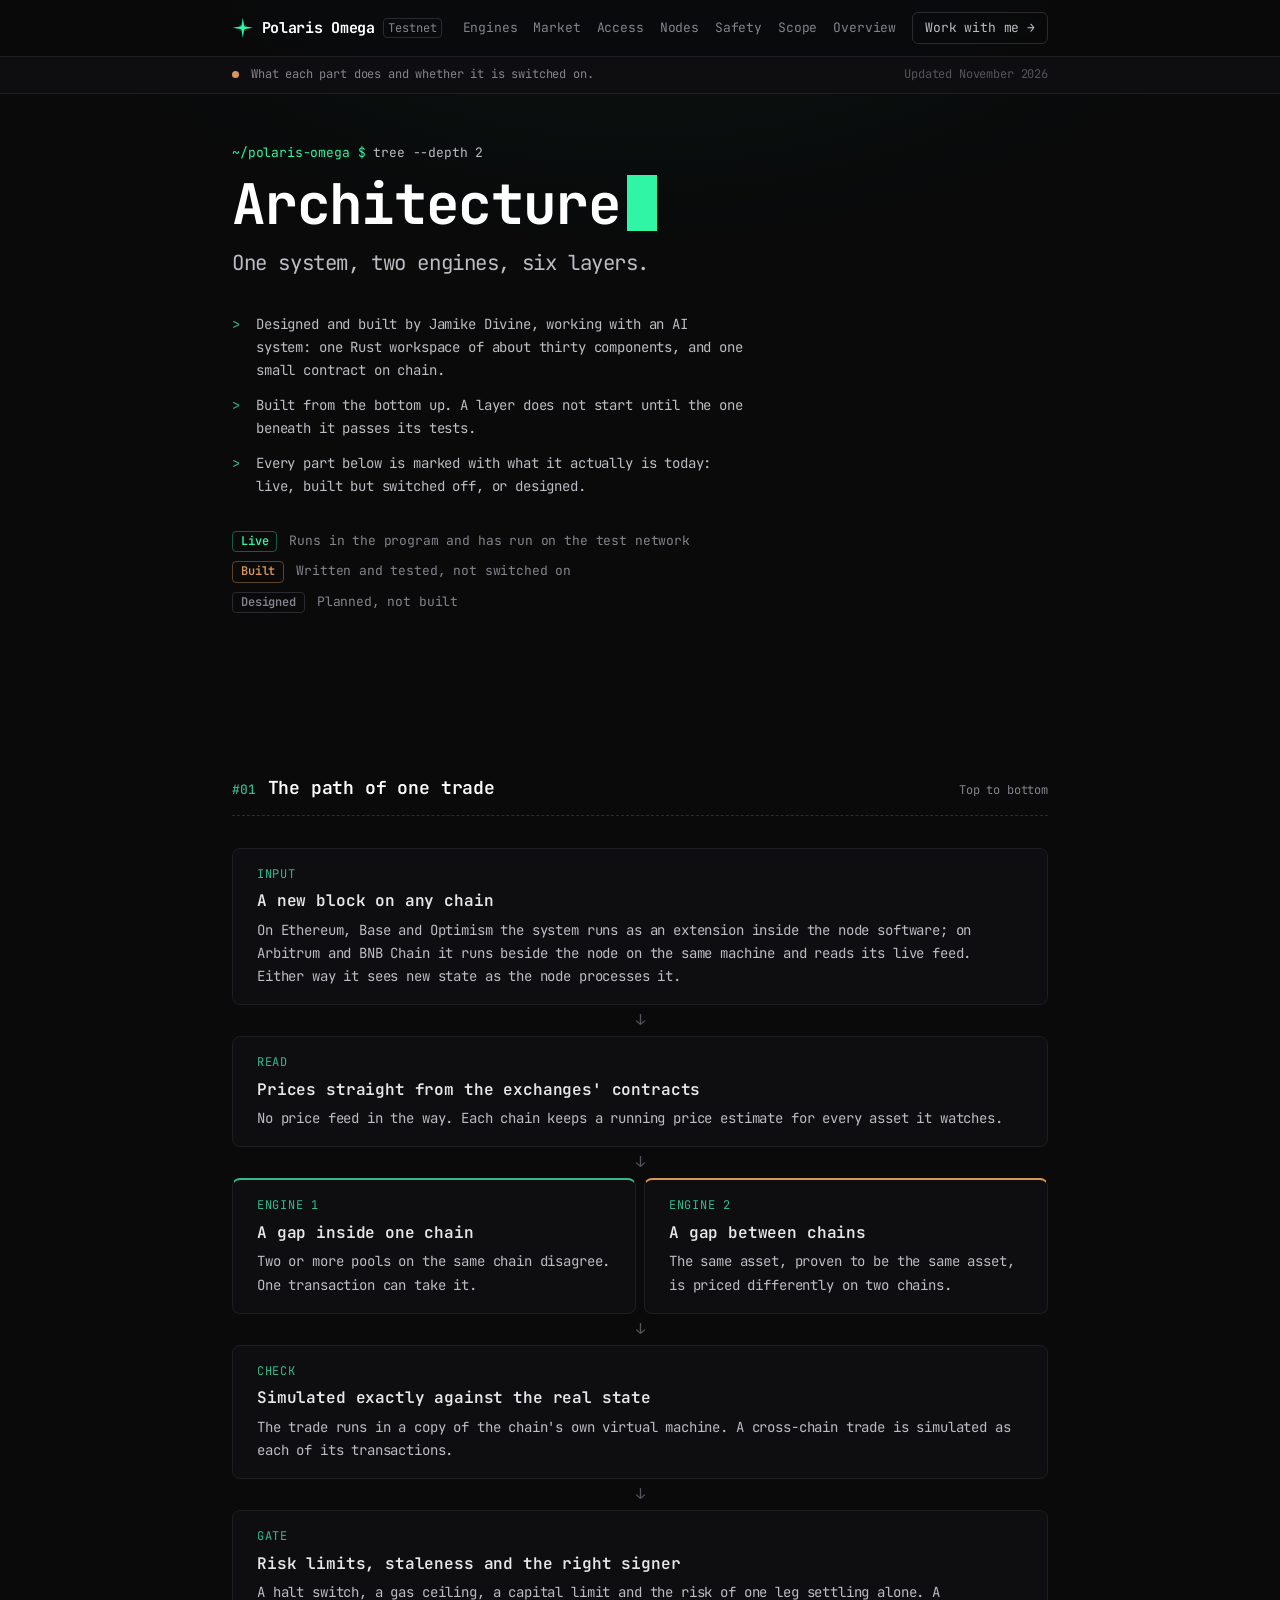
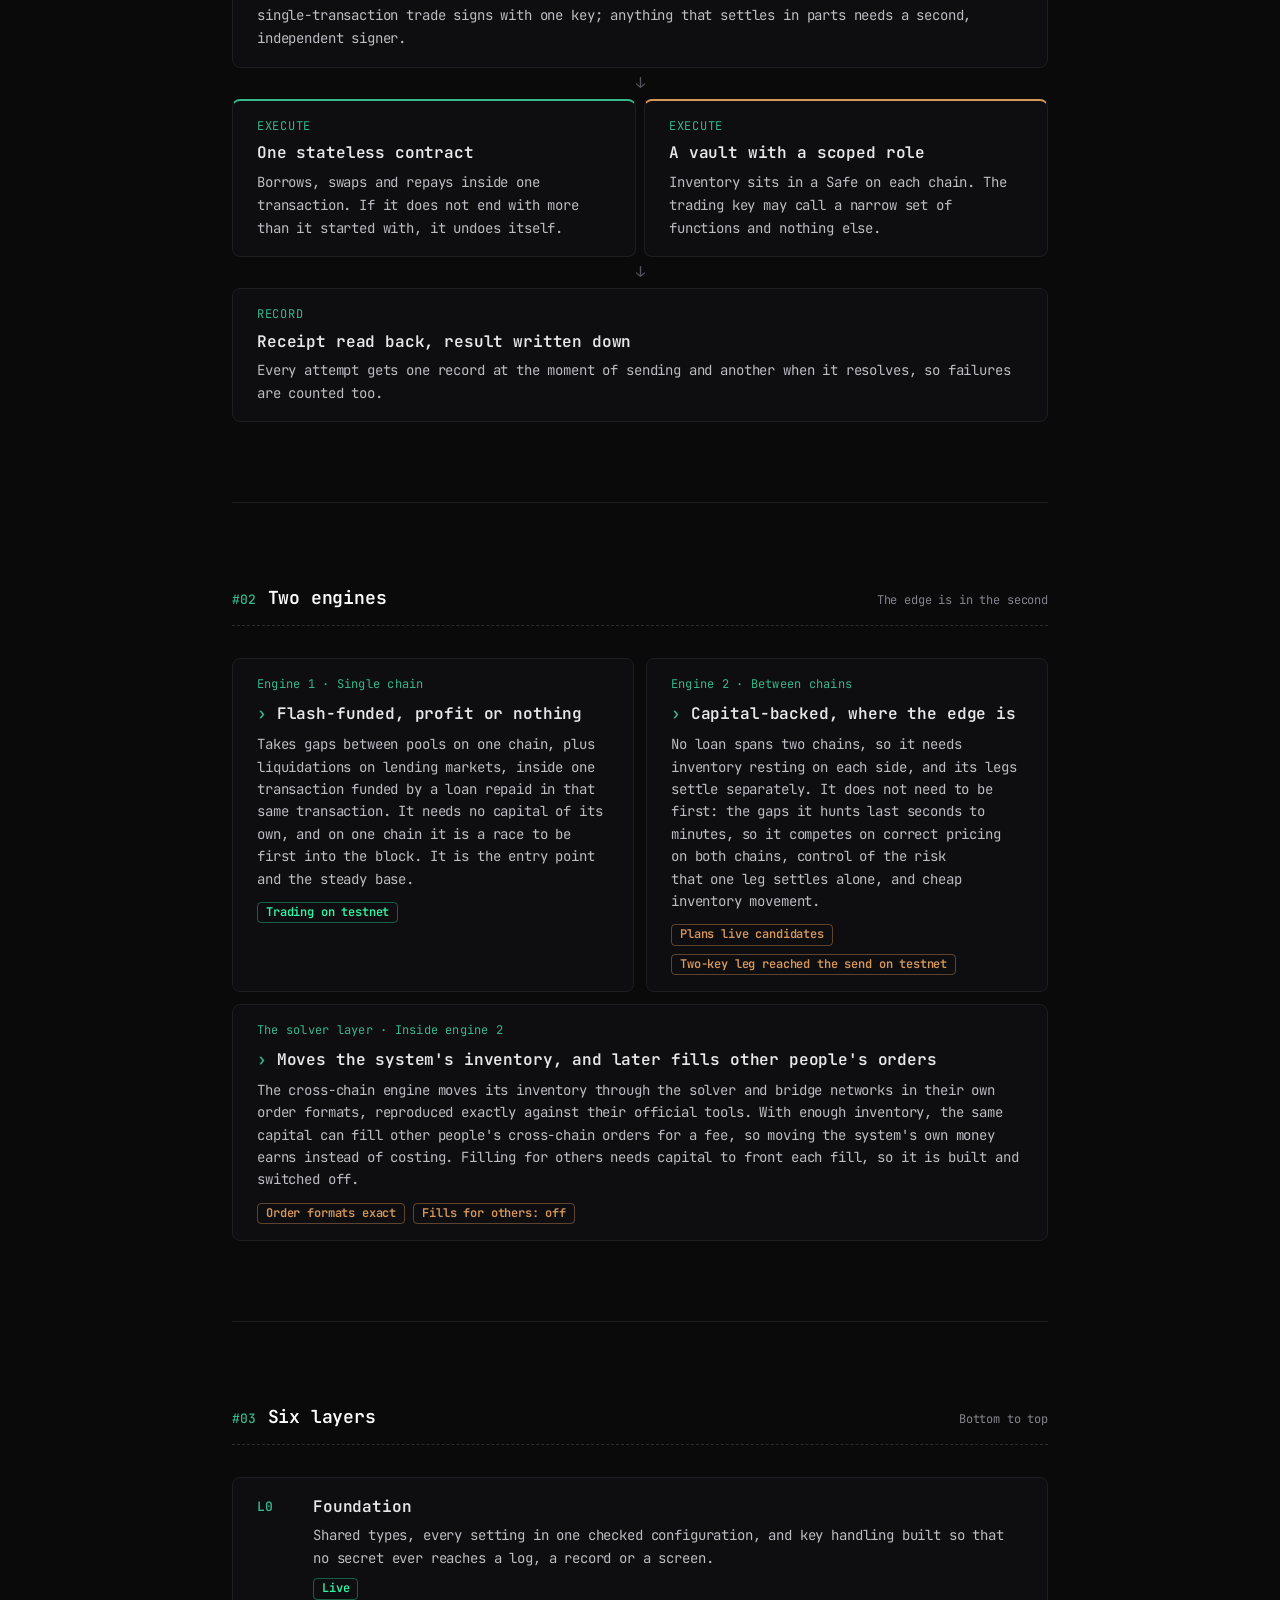
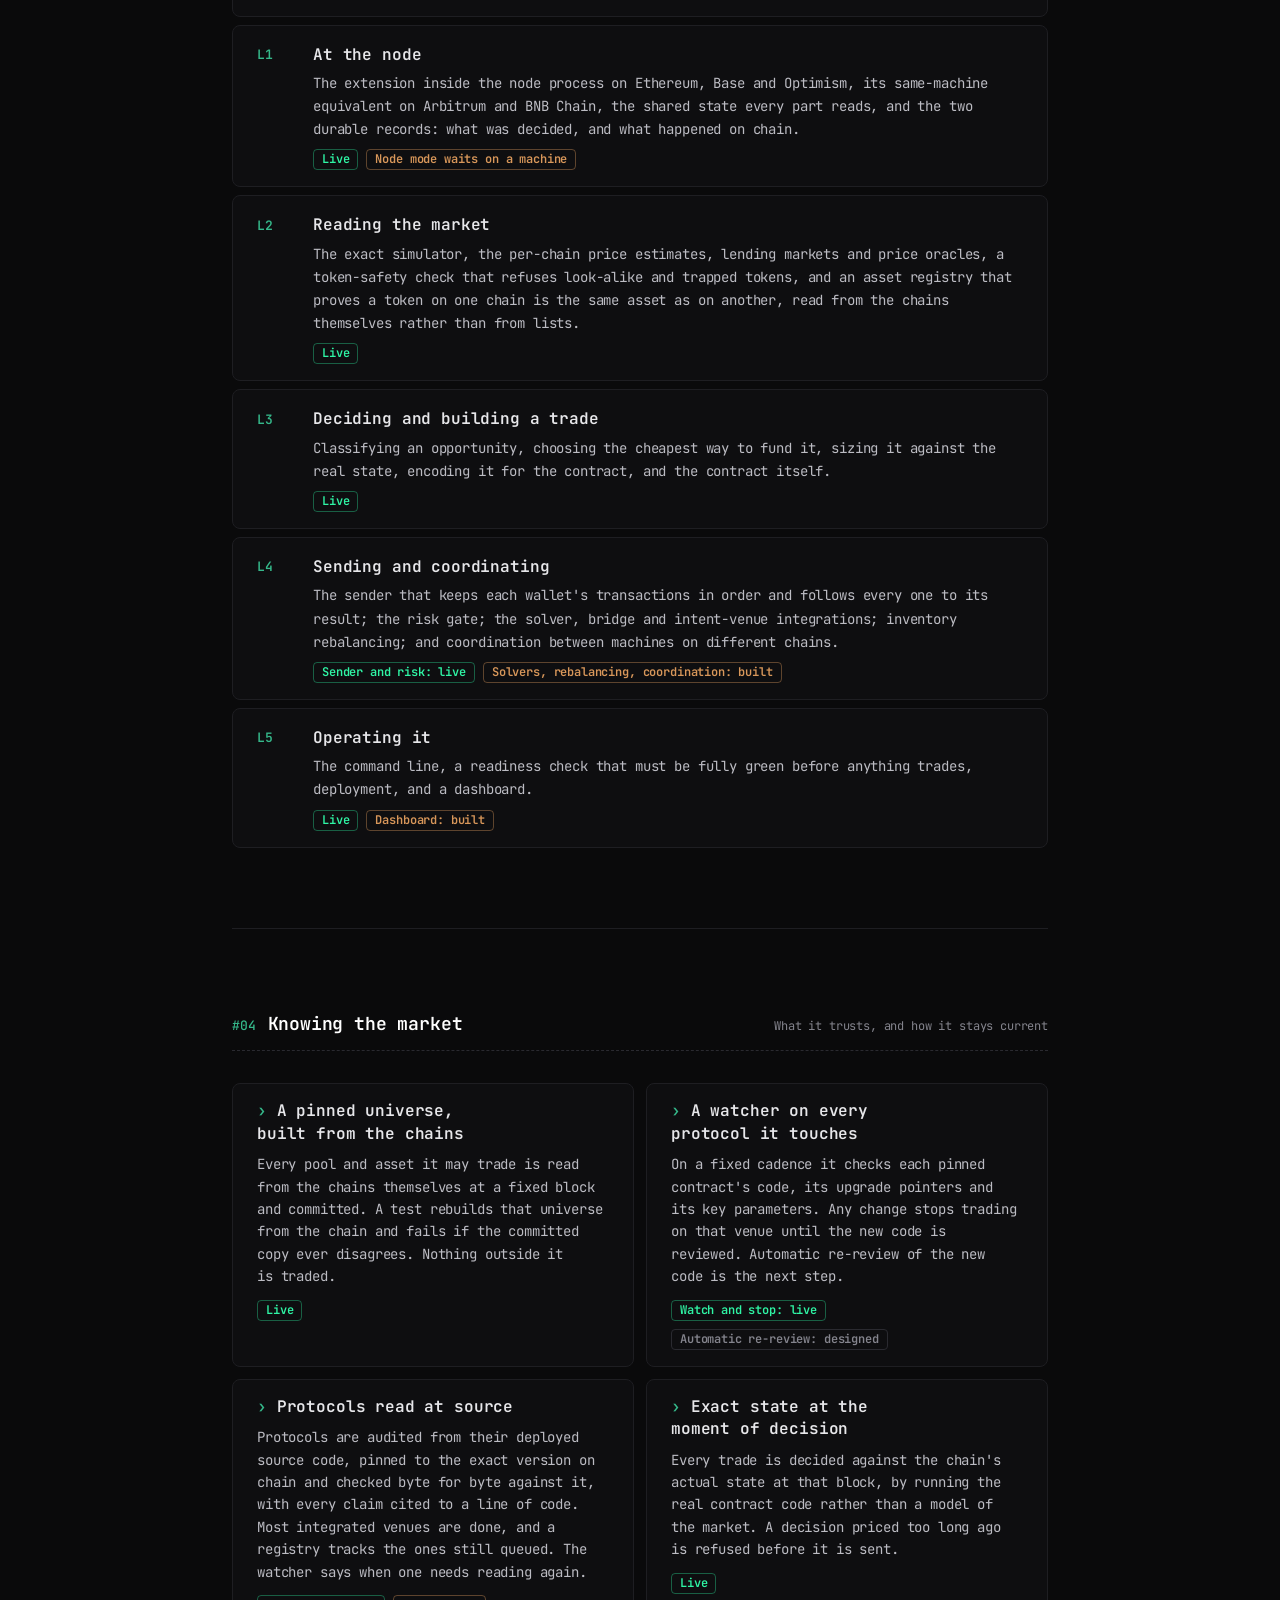
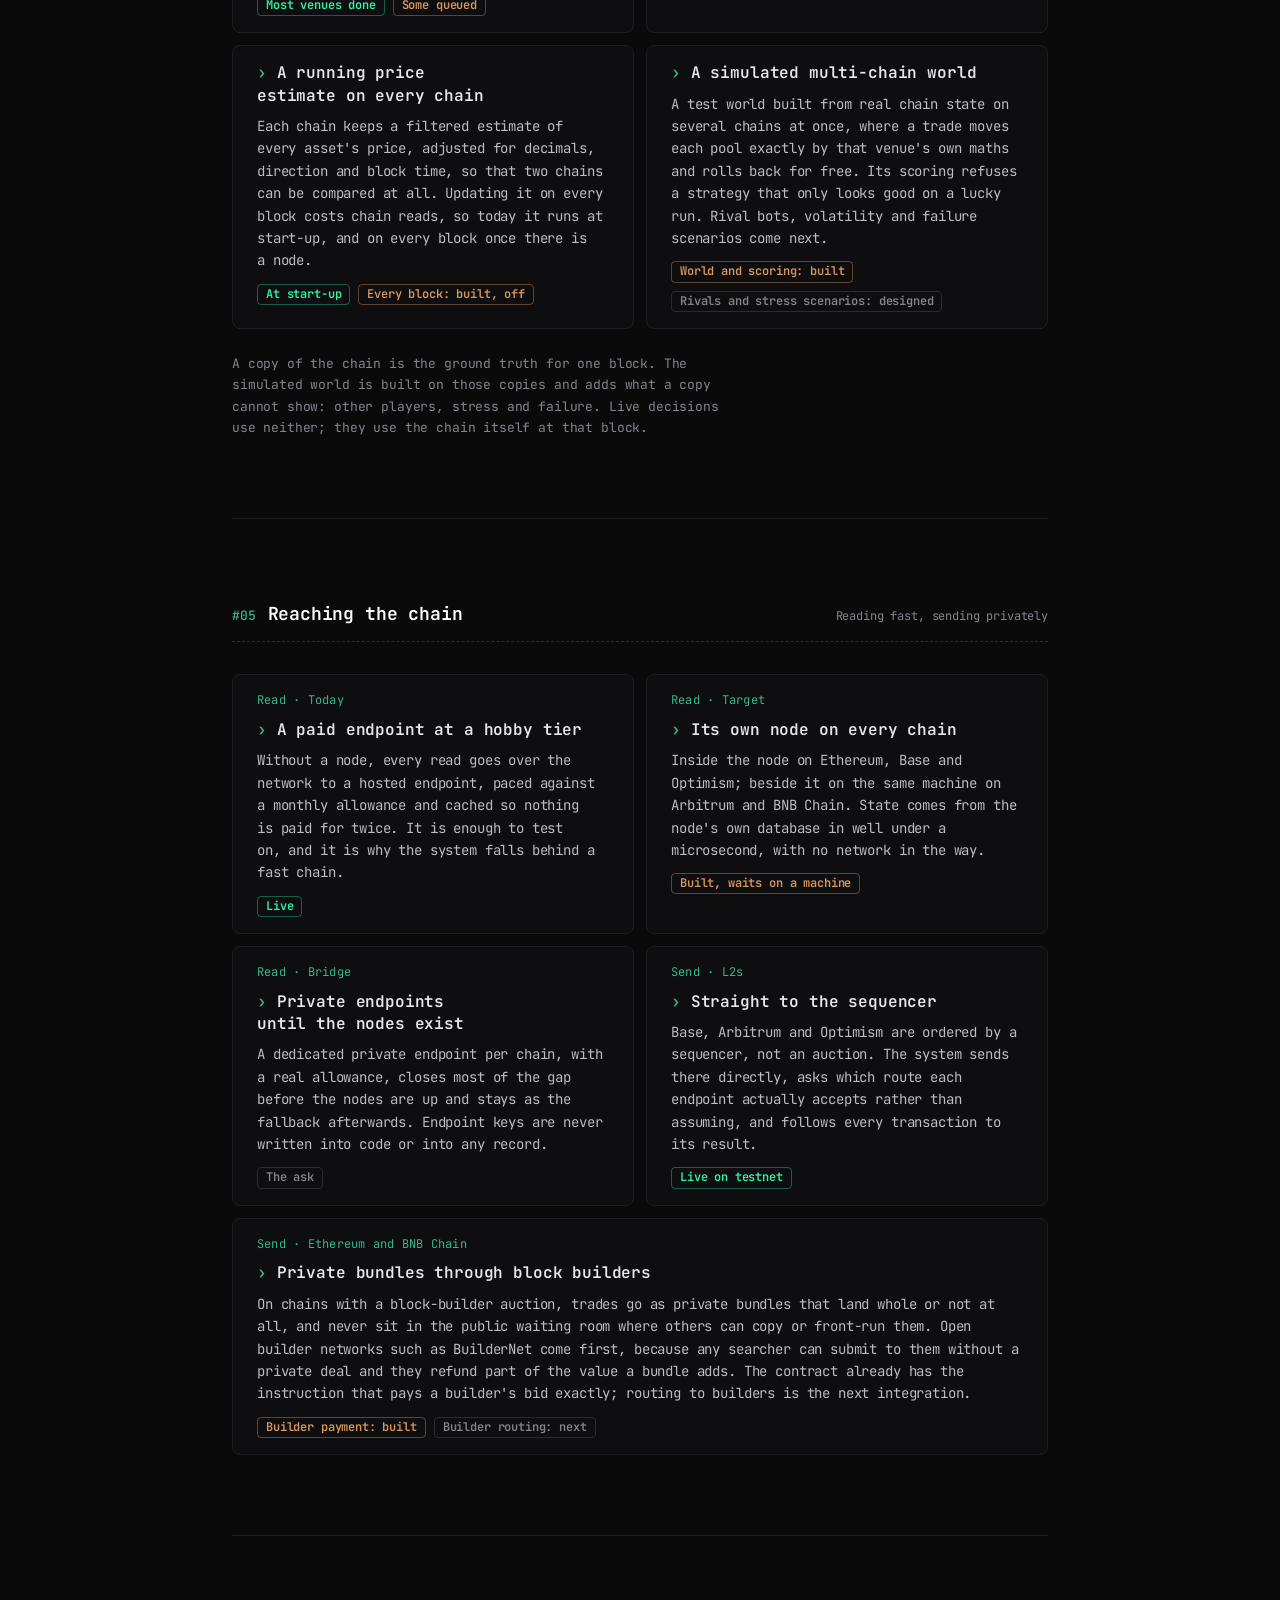
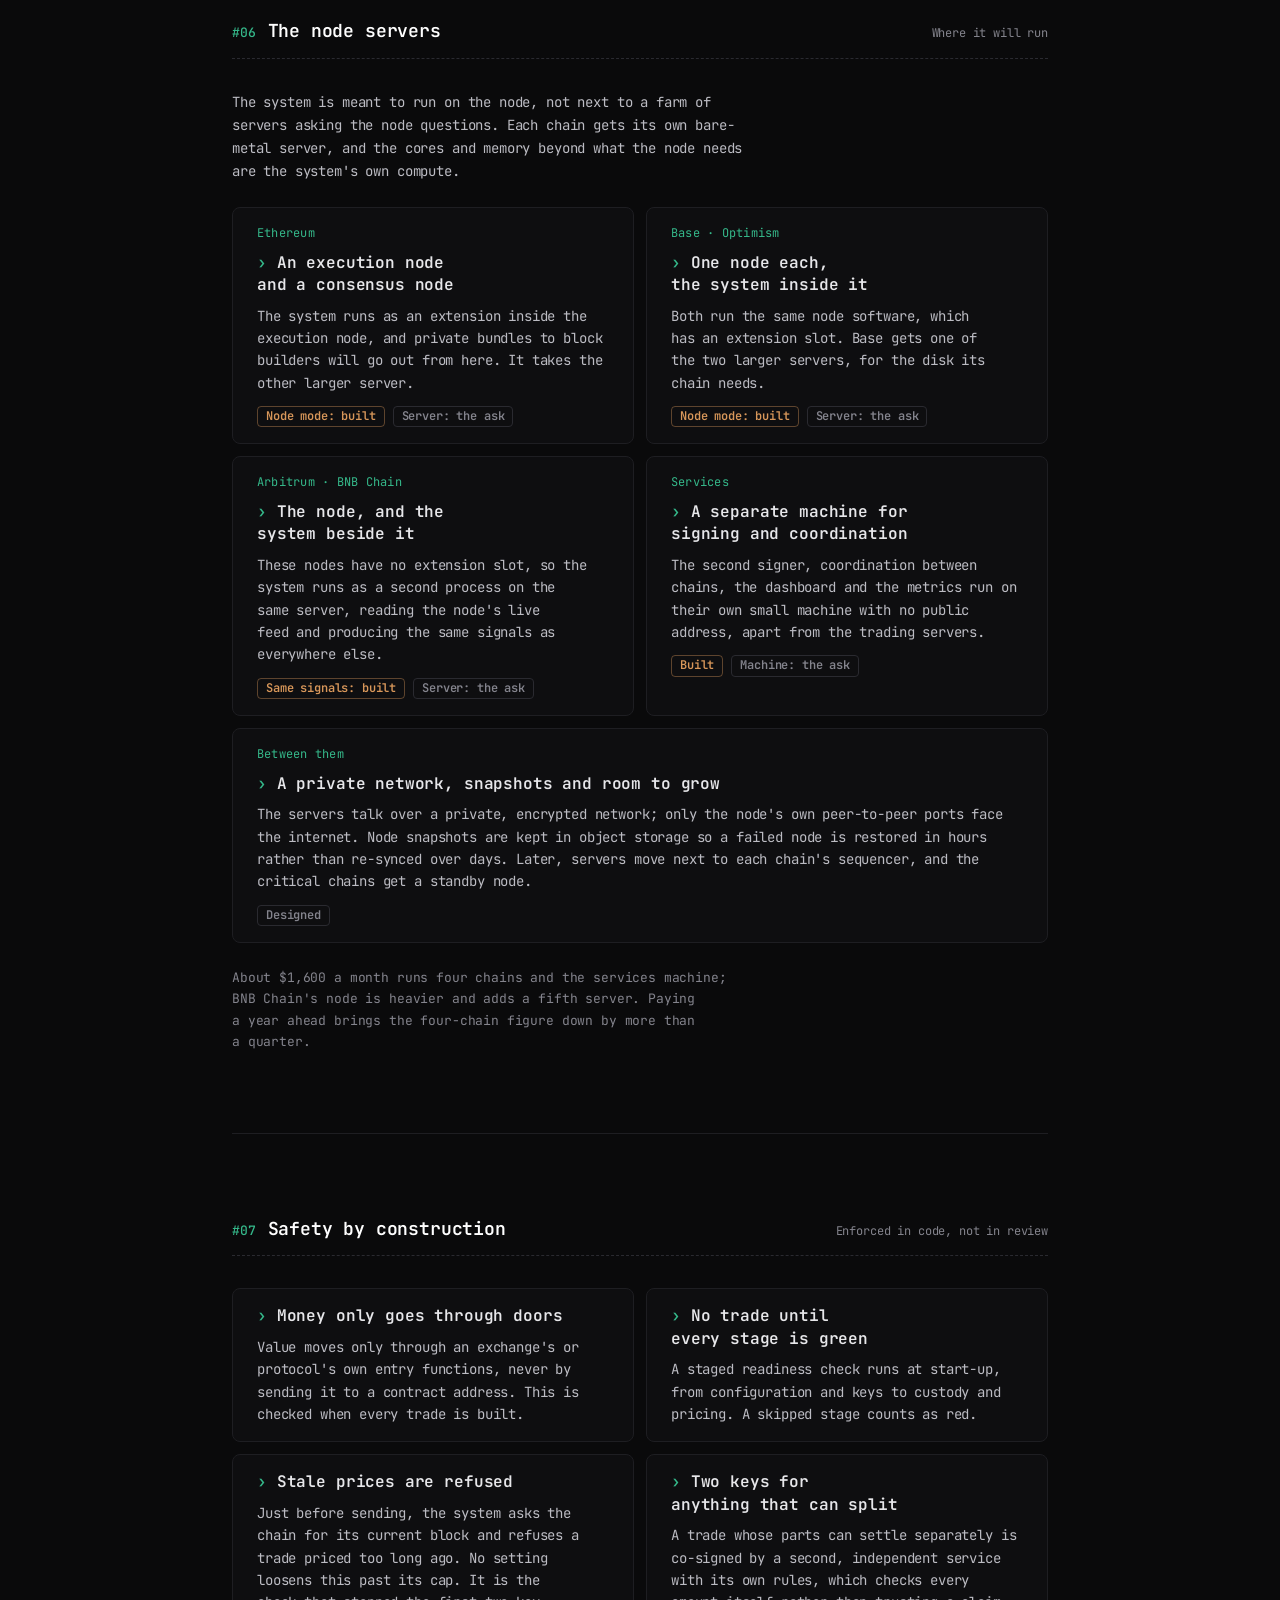
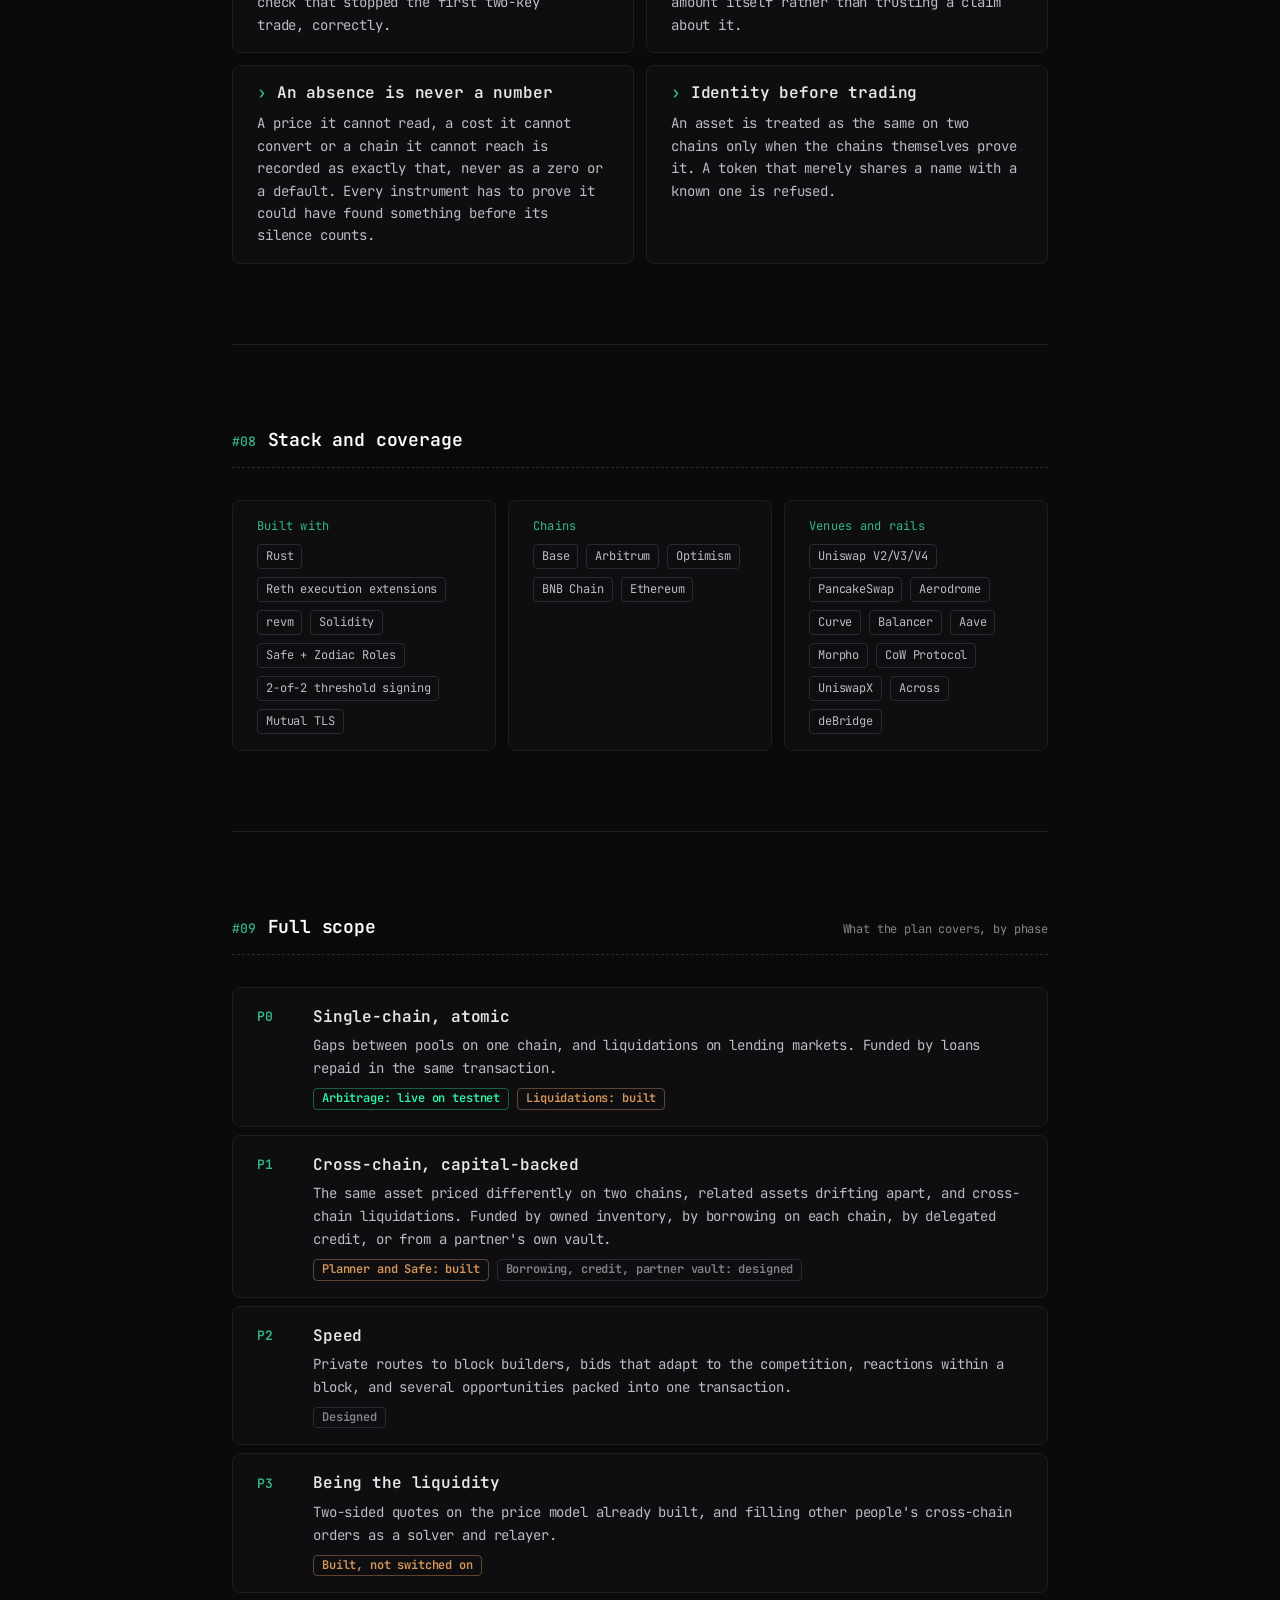
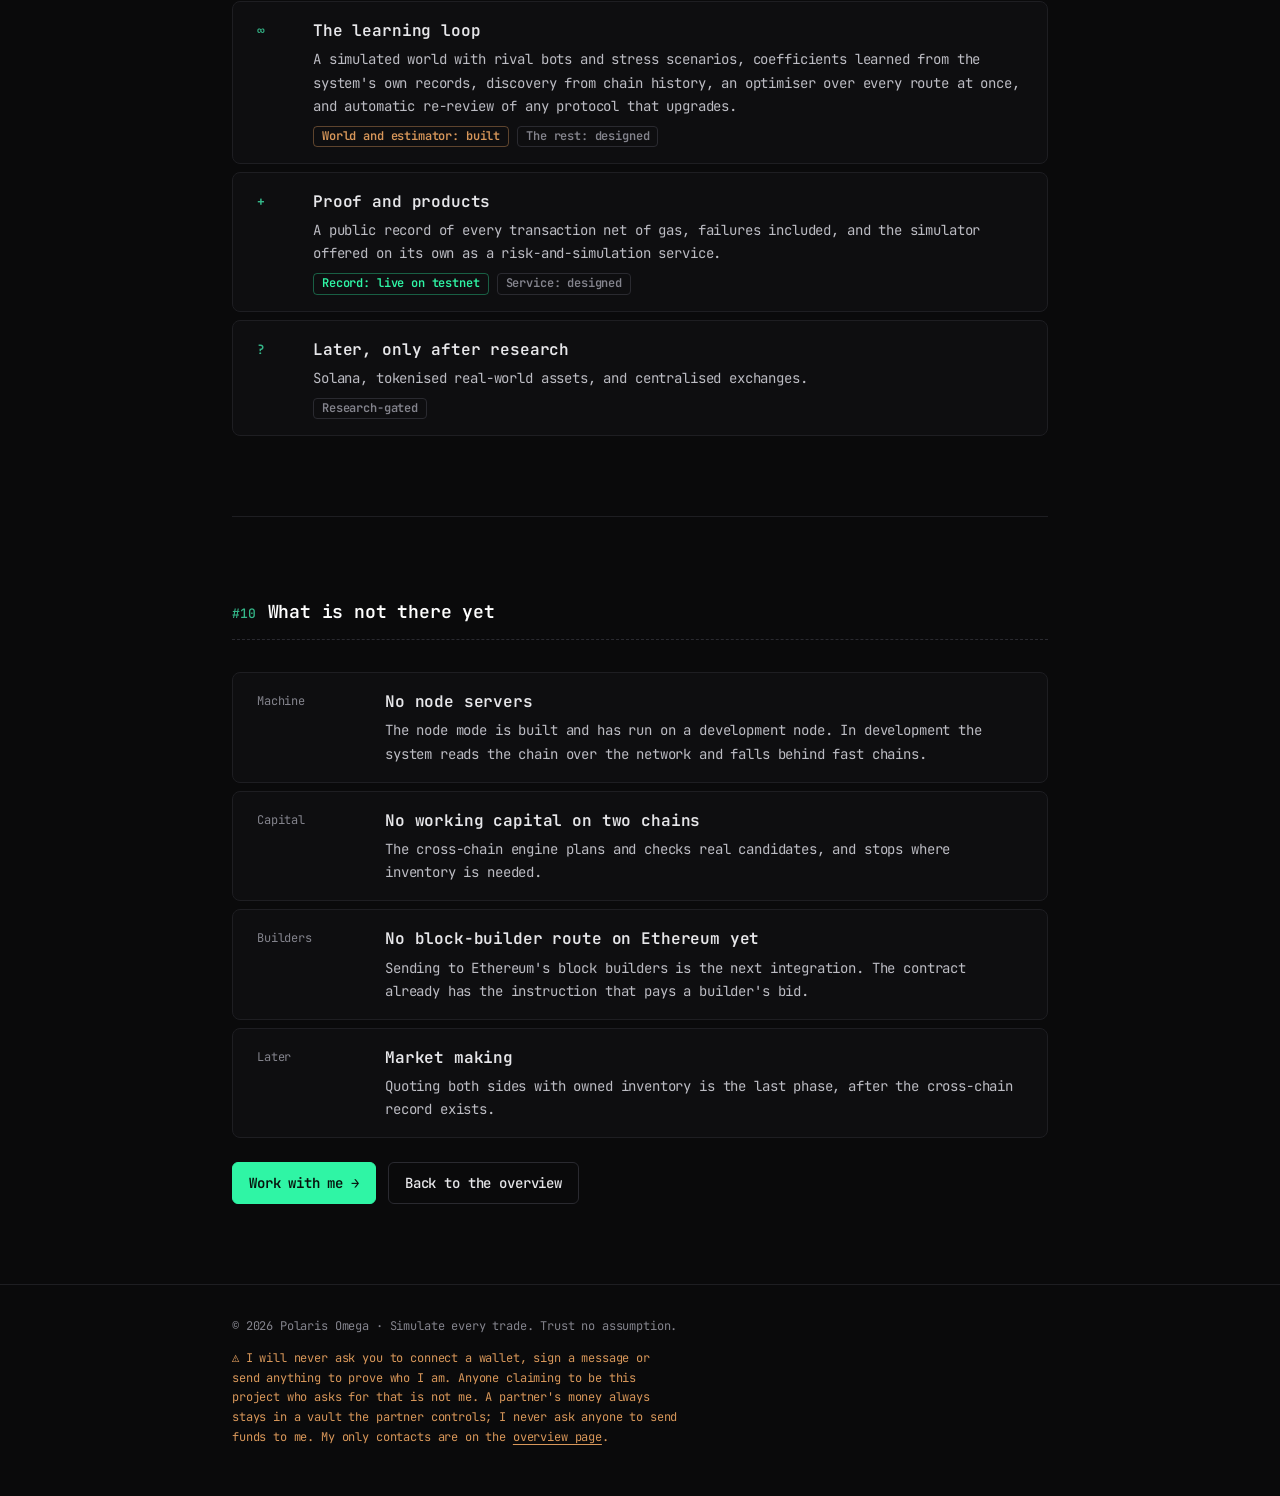
==== commit 6b0b85b2: "Partner model: partner holds accounts, servers and capital" ====
--- a/architecture.html
+++ b/architecture.html
@@ -208,7 +208,7 @@
 <footer>
   <div class="wrap">
     <span>© 2026 Polaris Omega · Simulate every trade. Trust no assumption.</span>
-    <span class="warn">⚠ I will never ask you to connect a wallet, sign a message or send anything to prove who I am. Anyone claiming to be this project who asks for that is not me. My only contacts are on the <a href="index.html#help">overview page</a>.</span>
+    <span class="warn">⚠ I will never ask you to connect a wallet, sign a message or send anything to prove who I am. Anyone claiming to be this project who asks for that is not me. A partner's money always stays in a vault the partner controls; I never ask anyone to send funds to me. My only contacts are on the <a href="index.html#help">overview page</a>.</span>
   </div>
 </footer>
 
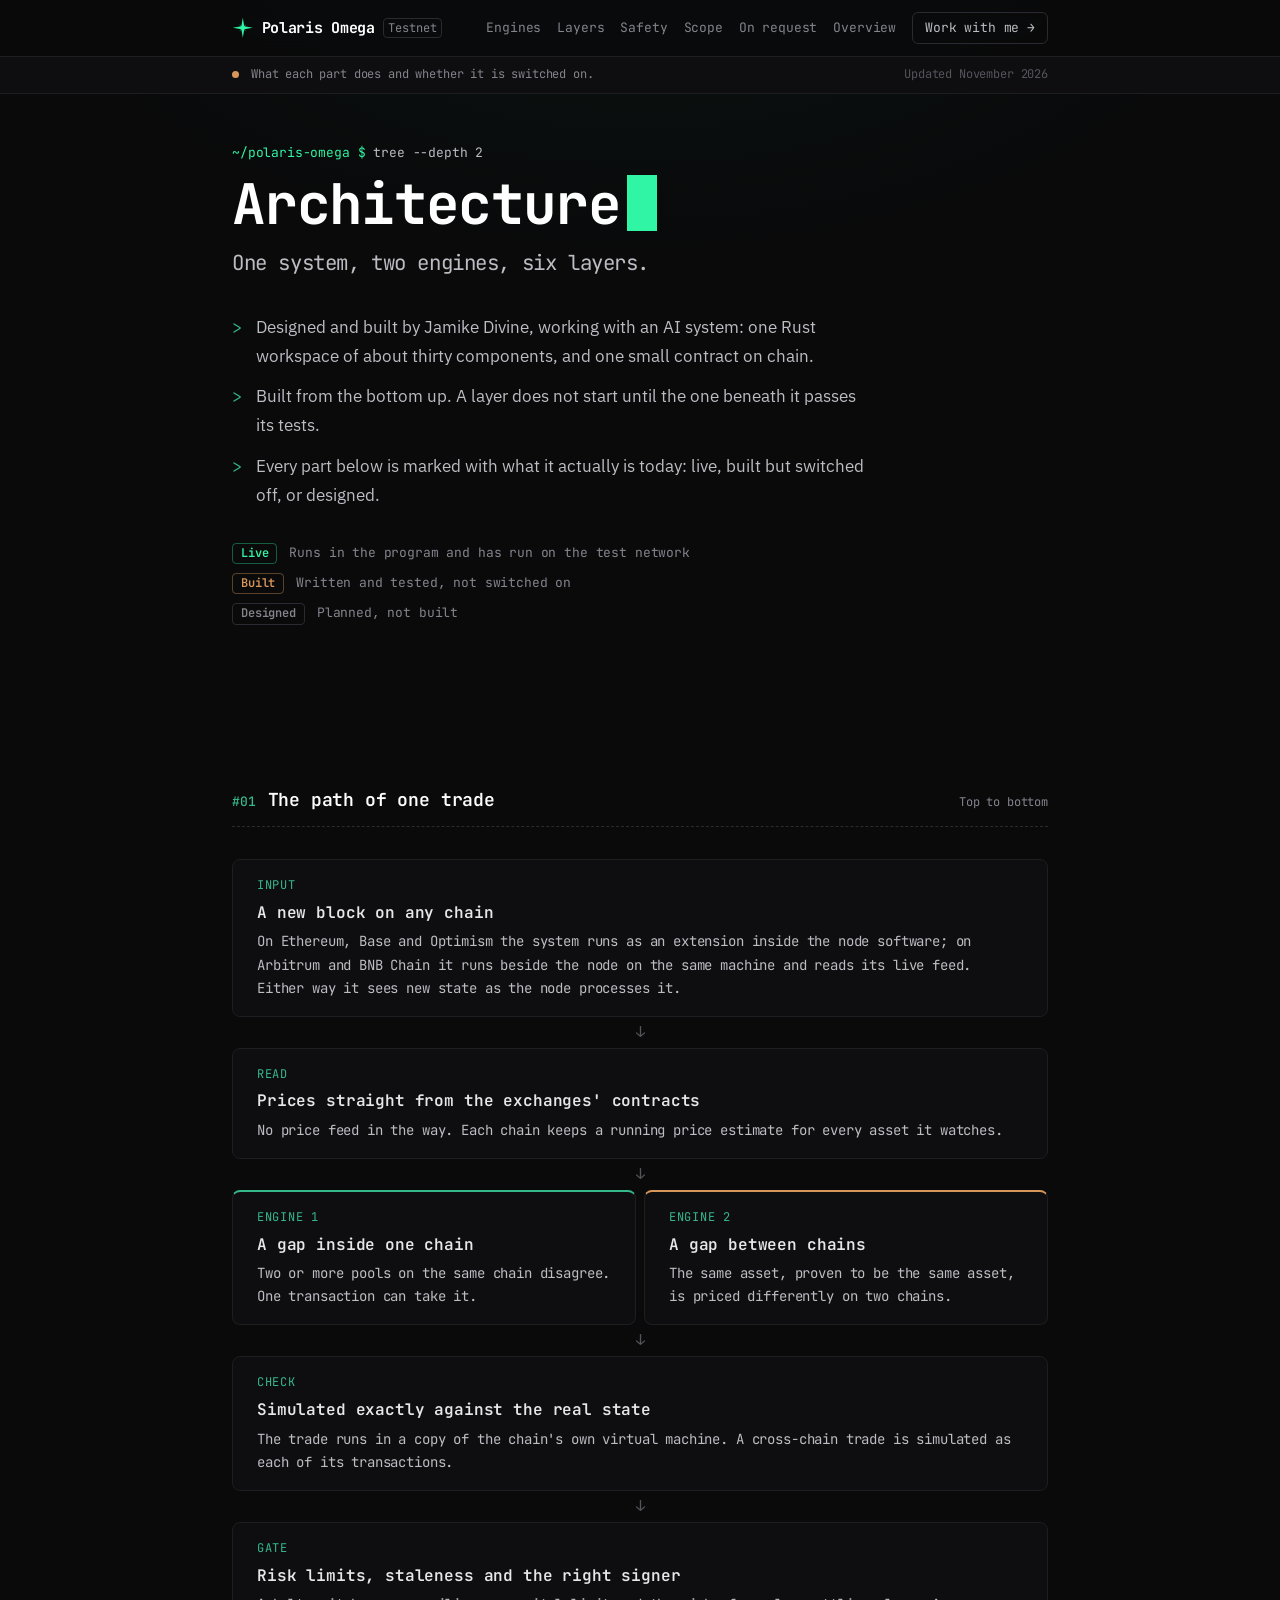
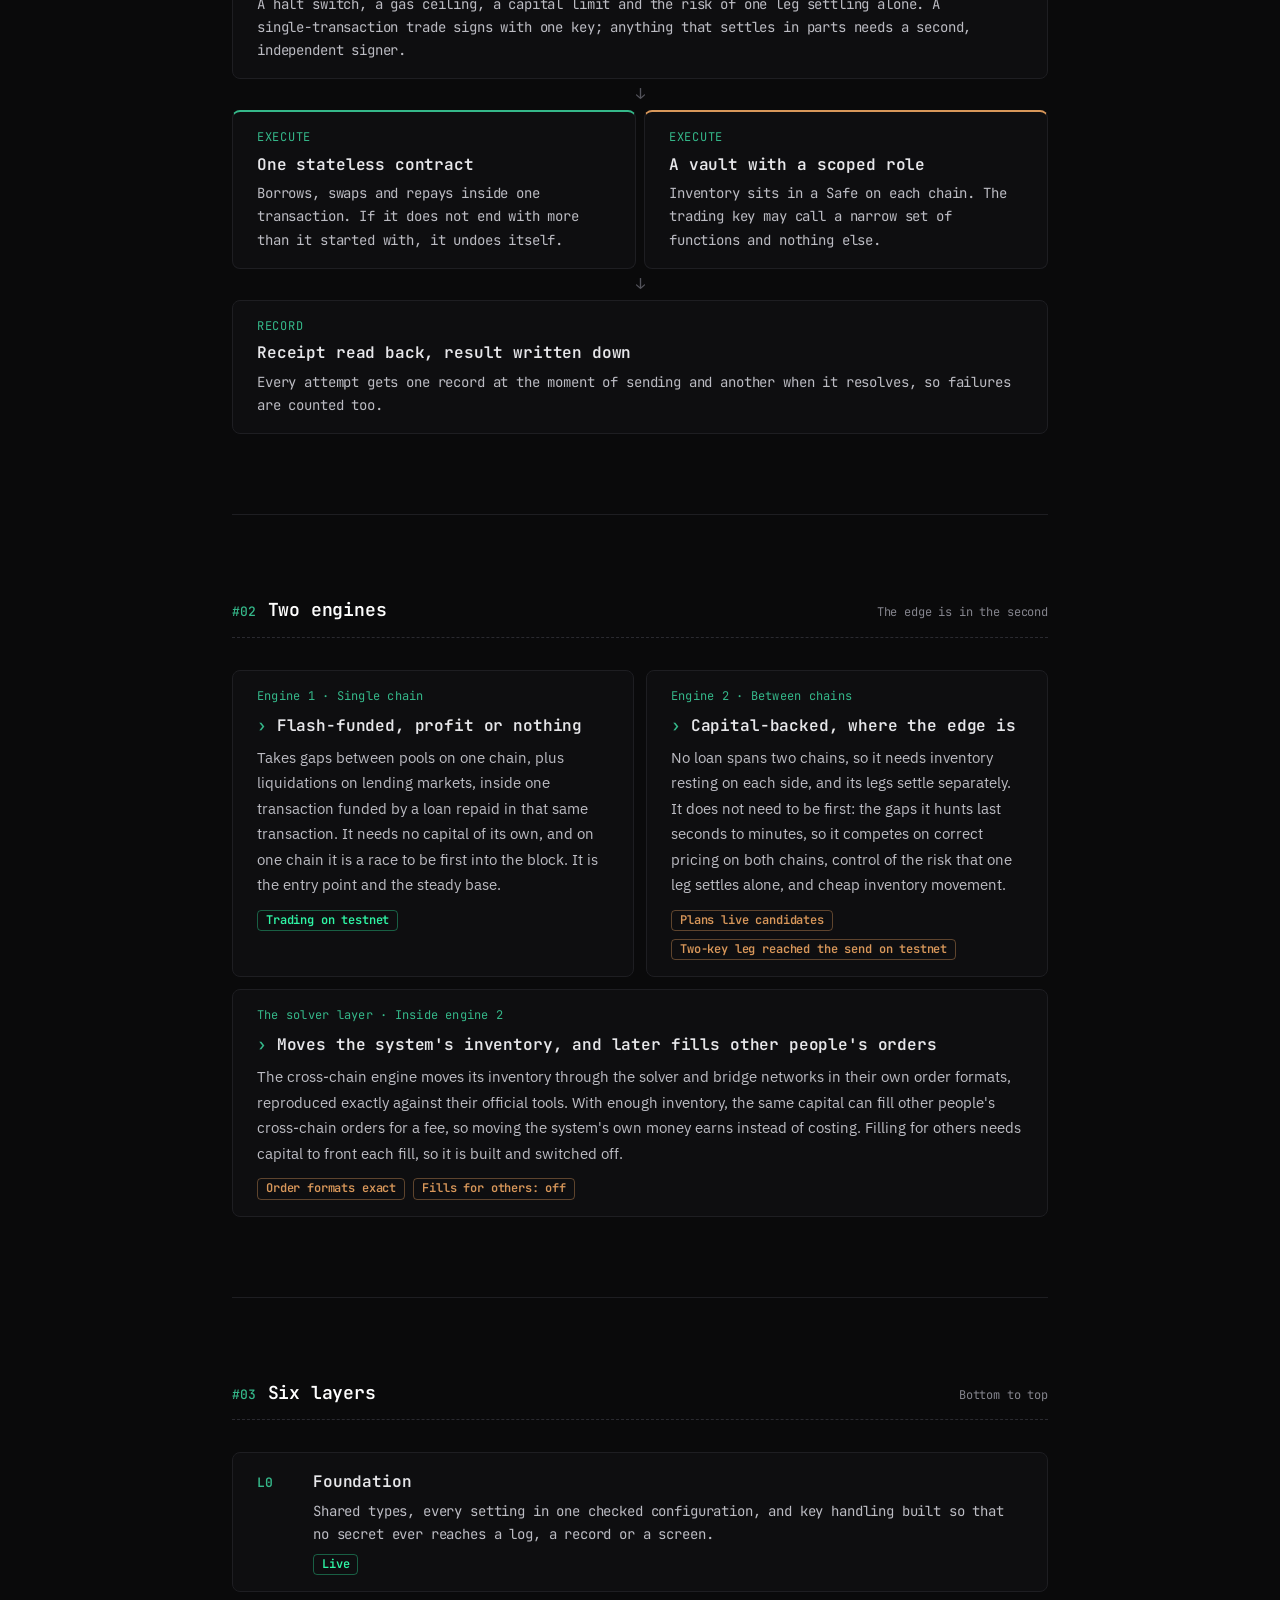
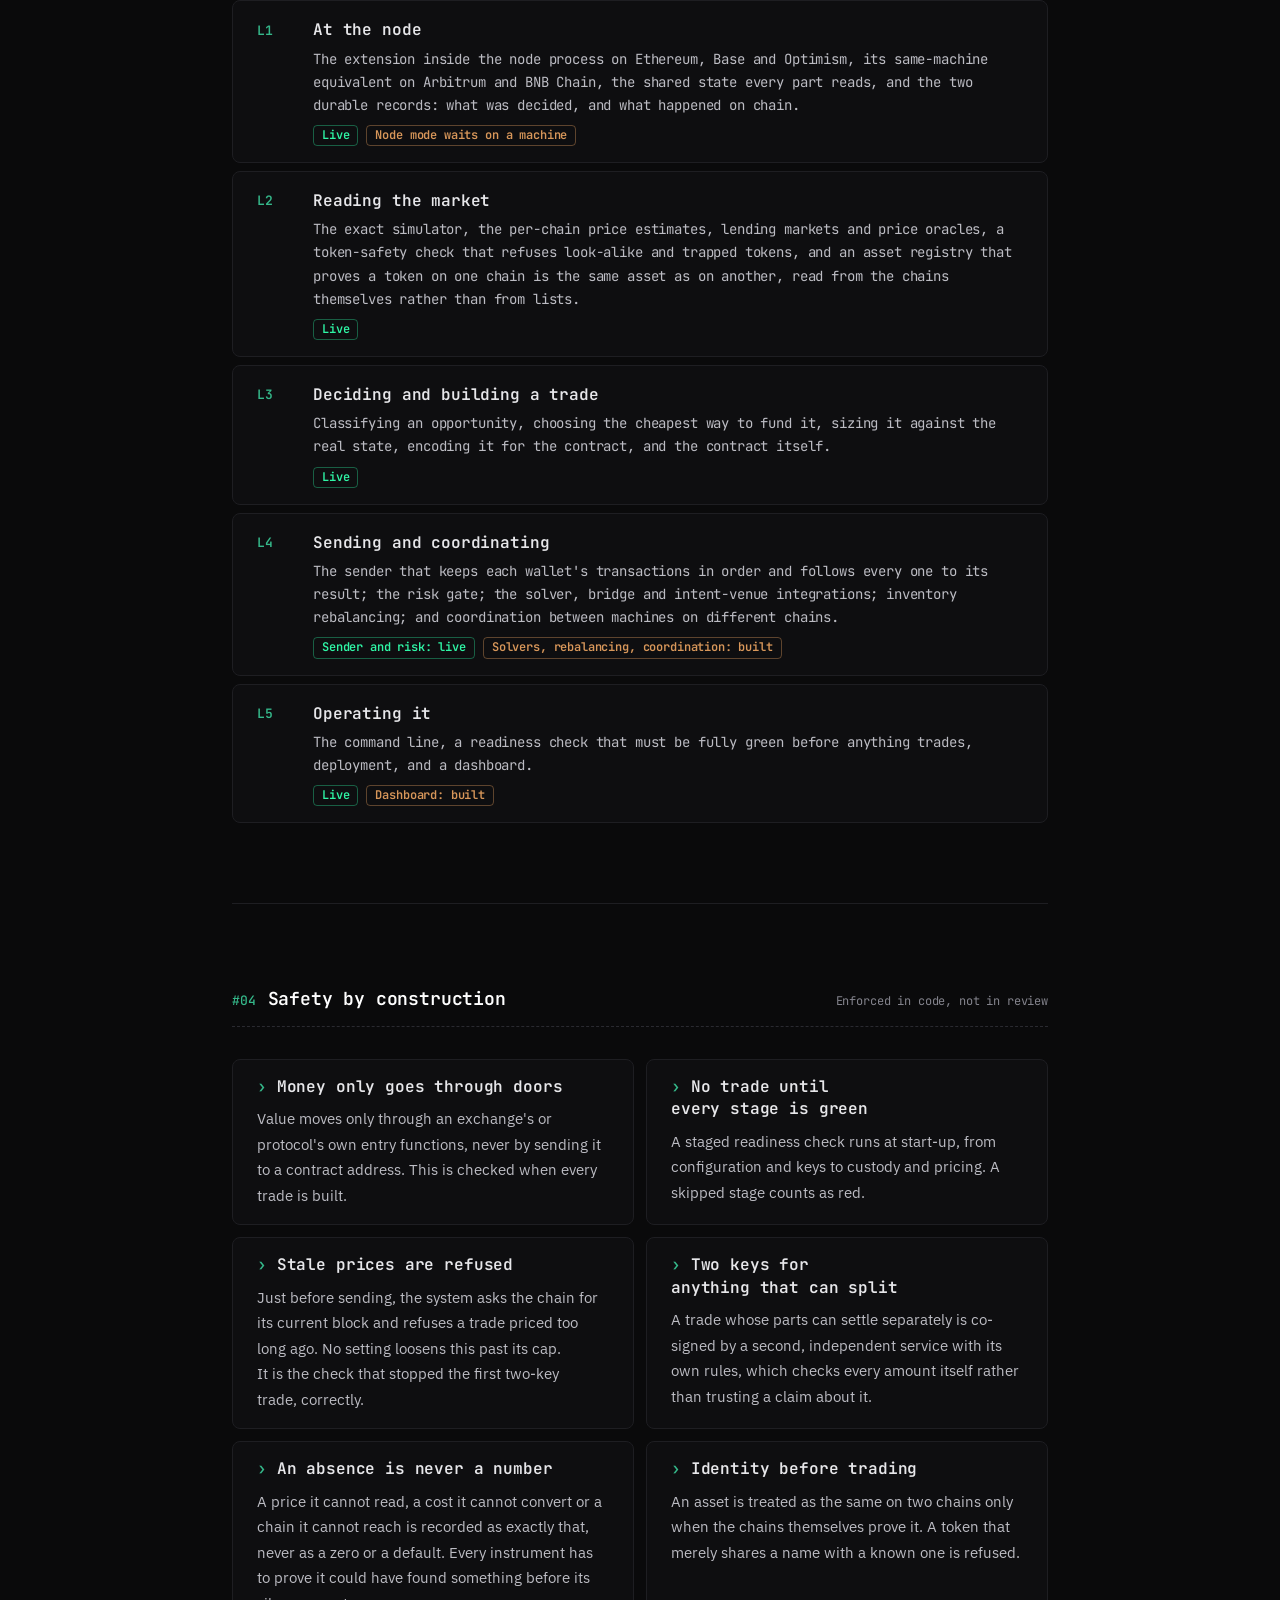
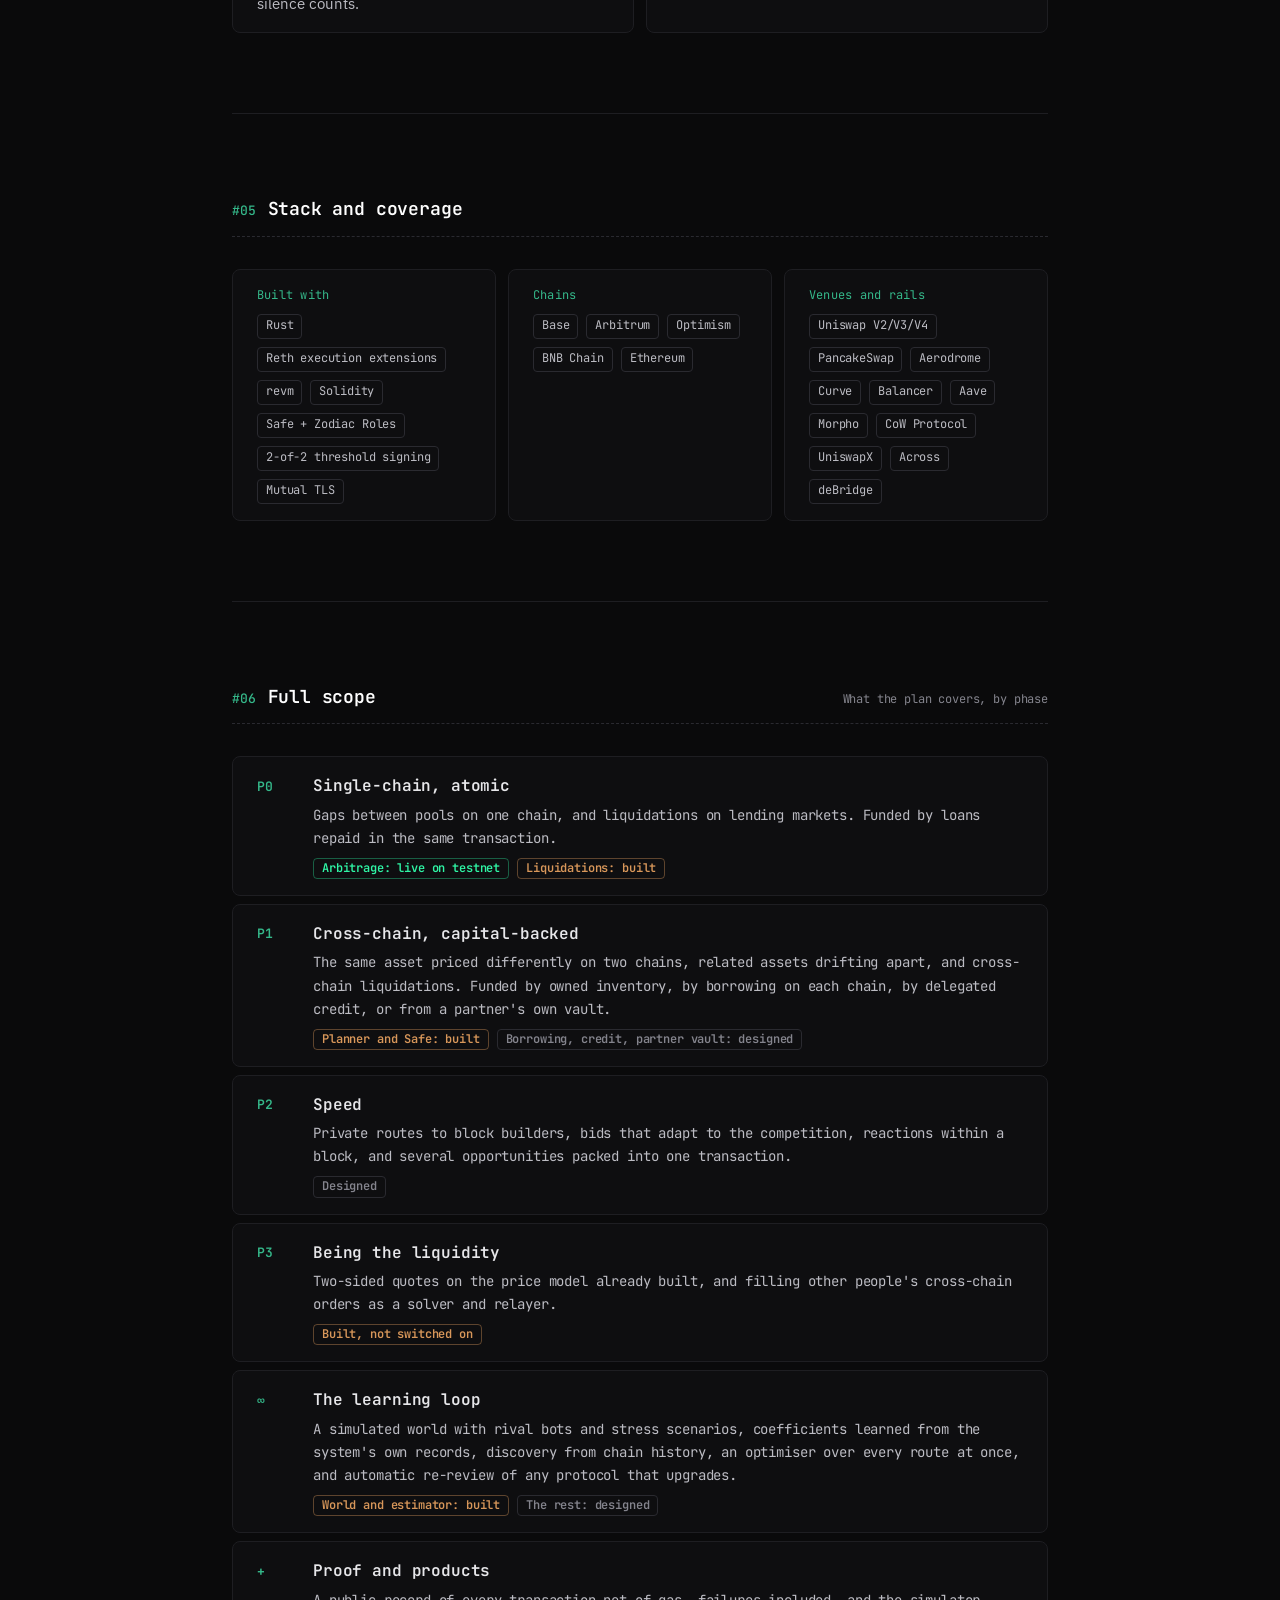
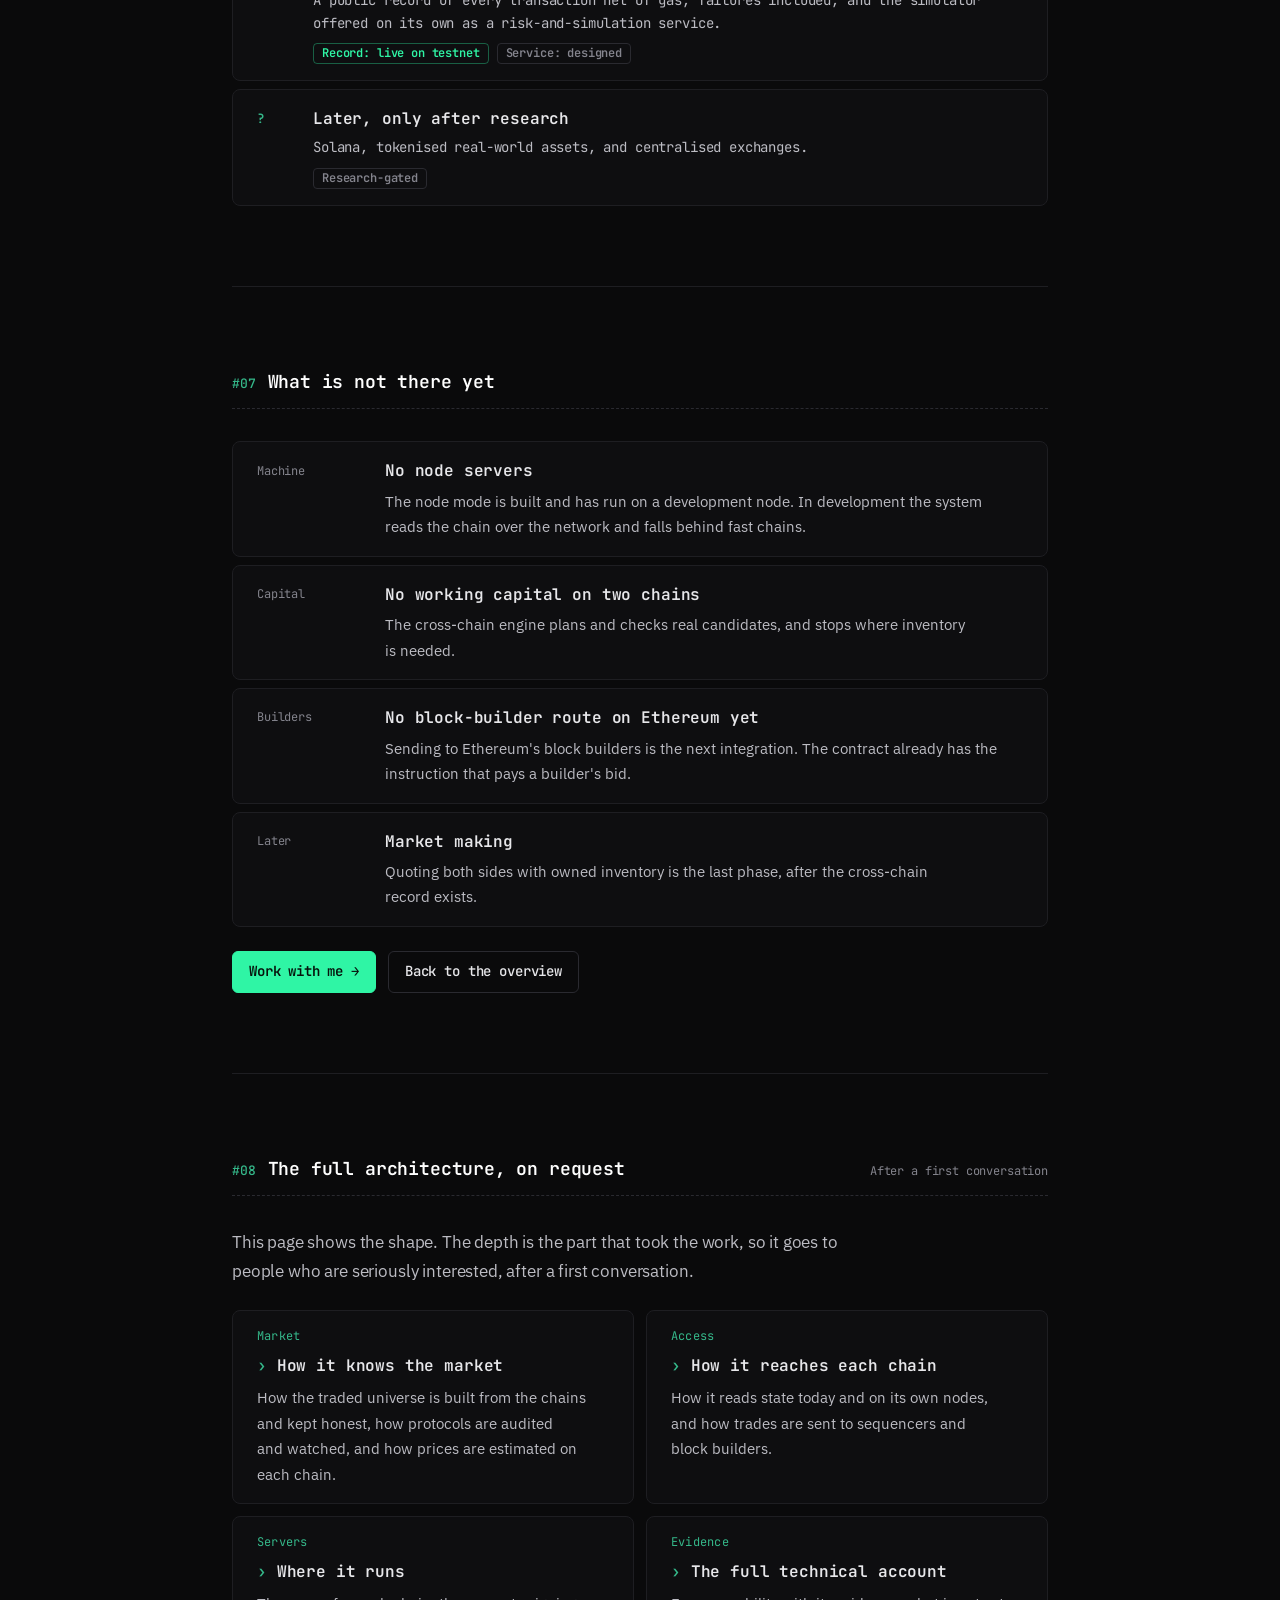
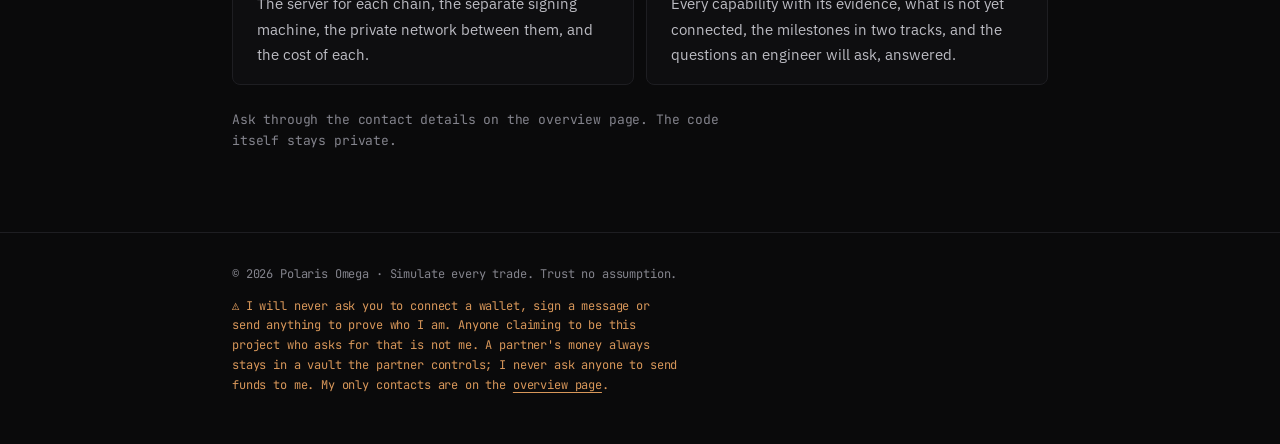
==== commit 646e8b75: "Real state, competition, two milestone tracks, readable type and figures; architecture shows the sha" ====
--- a/architecture.html
+++ b/architecture.html
@@ -13,7 +13,7 @@
 <meta property="og:url" content="https://divine2099.github.io/polaris-omega/architecture.html">
 <meta name="twitter:card" content="summary">
 <link rel="icon" href="data:image/svg+xml,%3Csvg xmlns=%27http://www.w3.org/2000/svg%27 viewBox=%270 0 24 24%27%3E%3Crect width=%2724%27 height=%2724%27 rx=%275%27 fill=%27%230a0a0b%27/%3E%3Cpath fill=%27%232ff5a5%27 d=%27M12 2.5 13.4 10.6 21.5 12 13.4 13.4 12 21.5 10.6 13.4 2.5 12 10.6 10.6Z%27/%3E%3C/svg%3E">
-<link rel="stylesheet" href="https://fonts.googleapis.com/css2?family=JetBrains+Mono:wght@400;500;600;700&display=swap">
+<link rel="stylesheet" href="https://fonts.googleapis.com/css2?family=IBM+Plex+Sans:wght@400;500;600&family=JetBrains+Mono:wght@400;500;600;700&display=swap">
 <link rel="stylesheet" href="style.css">
 </head>
 <body>
@@ -23,11 +23,10 @@
     <a class="brand" href="index.html"><svg class="mark" viewBox="0 0 24 24" aria-hidden="true"><path class="mk2" d="M12 6.3 13.1 10.9 17.7 12 13.1 13.1 12 17.7 10.9 13.1 6.3 12 10.9 10.9Z" transform="rotate(45 12 12)"/><path class="mk1" d="M12 .8 13.6 10.4 23.2 12 13.6 13.6 12 23.2 10.4 13.6.8 12 10.4 10.4Z"/></svg><span>Polaris Omega</span><span class="ver">Testnet</span></a>
     <nav class="nav-links" aria-label="Sections">
       <a class="nav-sec lg" href="#engines">Engines</a>
-            <a class="nav-sec lg" href="#market">Market</a>
-      <a class="nav-sec lg" href="#access">Access</a>
-      <a class="nav-sec lg" href="#nodes">Nodes</a>
+      <a class="nav-sec lg" href="#layers">Layers</a>
       <a class="nav-sec lg" href="#safety">Safety</a>
       <a class="nav-sec lg" href="#scope">Scope</a>
+      <a class="nav-sec lg" href="#request">On request</a>
       <a href="index.html">Overview</a>
       <a class="nav-cta" href="index.html#help">Work with me →</a>
     </nav>
@@ -120,45 +119,8 @@
       </div>
     </section>
 
-    <section class="section" id="market">
-      <div class="section-head"><span class="section-num">#04</span><h2 class="section-title">Knowing the market</h2><span class="section-note">What it trusts, and how it stays current</span></div>
-      <div class="cards">
-        <div class="card"><h3>A pinned universe, built from the chains</h3><p>Every pool and asset it may trade is read from the chains themselves at a fixed block and committed. A test rebuilds that universe from the chain and fails if the committed copy ever disagrees. Nothing outside it is traded.</p><div class="chips"><i class="chip live">Live</i></div></div>
-        <div class="card"><h3>A watcher on every protocol it touches</h3><p>On a fixed cadence it checks each pinned contract's code, its upgrade pointers and its key parameters. Any change stops trading on that venue until the new code is reviewed. Automatic re-review of the new code is the next step.</p><div class="chips"><i class="chip live">Watch and stop: live</i><i class="chip design">Automatic re-review: designed</i></div></div>
-        <div class="card"><h3>Protocols read at source</h3><p>Protocols are audited from their deployed source code, pinned to the exact version on chain and checked byte for byte against it, with every claim cited to a line of code. Most integrated venues are done, and a registry tracks the ones still queued. The watcher says when one needs reading again.</p><div class="chips"><i class="chip live">Most venues done</i><i class="chip built">Some queued</i></div></div>
-        <div class="card"><h3>Exact state at the moment of decision</h3><p>Every trade is decided against the chain's actual state at that block, by running the real contract code rather than a model of the market. A decision priced too long ago is refused before it is sent.</p><div class="chips"><i class="chip live">Live</i></div></div>
-        <div class="card"><h3>A running price estimate on every chain</h3><p>Each chain keeps a filtered estimate of every asset's price, adjusted for decimals, direction and block time, so that two chains can be compared at all. Updating it on every block costs chain reads, so today it runs at start-up, and on every block once there is a node.</p><div class="chips"><i class="chip live">At start-up</i><i class="chip built">Every block: built, off</i></div></div>
-        <div class="card"><h3>A simulated multi-chain world</h3><p>A test world built from real chain state on several chains at once, where a trade moves each pool exactly by that venue's own maths and rolls back for free. Its scoring refuses a strategy that only looks good on a lucky run. Rival bots, volatility and failure scenarios come next.</p><div class="chips"><i class="chip built">World and scoring: built</i><i class="chip design">Rivals and stress scenarios: designed</i></div></div>
-      </div>
-      <p class="aside">A copy of the chain is the ground truth for one block. The simulated world is built on those copies and adds what a copy cannot show: other players, stress and failure. Live decisions use neither; they use the chain itself at that block.</p>
-    </section>
-
-    <section class="section" id="access">
-      <div class="section-head"><span class="section-num">#05</span><h2 class="section-title">Reaching the chain</h2><span class="section-note">Reading fast, sending privately</span></div>
-      <div class="cards">
-        <div class="card"><span class="k">Read · Today</span><h3>A paid endpoint at a hobby tier</h3><p>Without a node, every read goes over the network to a hosted endpoint, paced against a monthly allowance and cached so nothing is paid for twice. It is enough to test on, and it is why the system falls behind a fast chain.</p><div class="chips"><i class="chip live">Live</i></div></div>
-        <div class="card"><span class="k">Read · Target</span><h3>Its own node on every chain</h3><p>Inside the node on Ethereum, Base and Optimism; beside it on the same machine on Arbitrum and BNB Chain. State comes from the node's own database in well under a microsecond, with no network in the way.</p><div class="chips"><i class="chip built">Built, waits on a machine</i></div></div>
-        <div class="card"><span class="k">Read · Bridge</span><h3>Private endpoints until the nodes exist</h3><p>A dedicated private endpoint per chain, with a real allowance, closes most of the gap before the nodes are up and stays as the fallback afterwards. Endpoint keys are never written into code or into any record.</p><div class="chips"><i class="chip design">The ask</i></div></div>
-        <div class="card"><span class="k">Send · L2s</span><h3>Straight to the sequencer</h3><p>Base, Arbitrum and Optimism are ordered by a sequencer, not an auction. The system sends there directly, asks which route each endpoint actually accepts rather than assuming, and follows every transaction to its result.</p><div class="chips"><i class="chip live">Live on testnet</i></div></div>
-        <div class="card wide"><span class="k">Send · Ethereum and BNB Chain</span><h3>Private bundles through block builders</h3><p>On chains with a block-builder auction, trades go as private bundles that land whole or not at all, and never sit in the public waiting room where others can copy or front-run them. Open builder networks such as BuilderNet come first, because any searcher can submit to them without a private deal and they refund part of the value a bundle adds. The contract already has the instruction that pays a builder's bid exactly; routing to builders is the next integration.</p><div class="chips"><i class="chip built">Builder payment: built</i><i class="chip design">Builder routing: next</i></div></div>
-      </div>
-    </section>
-
-    <section class="section" id="nodes">
-      <div class="section-head"><span class="section-num">#06</span><h2 class="section-title">The node servers</h2><span class="section-note">Where it will run</span></div>
-      <div class="prose"><p>The system is meant to run on the node, not next to a farm of servers asking the node questions. Each chain gets its own bare-metal server, and the cores and memory beyond what the node needs are the system's own compute.</p></div>
-      <div class="cards">
-        <div class="card"><span class="k">Ethereum</span><h3>An execution node and a consensus node</h3><p>The system runs as an extension inside the execution node, and private bundles to block builders will go out from here. It takes the other larger server.</p><div class="chips"><i class="chip built">Node mode: built</i><i class="chip design">Server: the ask</i></div></div>
-        <div class="card"><span class="k">Base · Optimism</span><h3>One node each, the system inside it</h3><p>Both run the same node software, which has an extension slot. Base gets one of the two larger servers, for the disk its chain needs.</p><div class="chips"><i class="chip built">Node mode: built</i><i class="chip design">Server: the ask</i></div></div>
-        <div class="card"><span class="k">Arbitrum · BNB Chain</span><h3>The node, and the system beside it</h3><p>These nodes have no extension slot, so the system runs as a second process on the same server, reading the node's live feed and producing the same signals as everywhere else.</p><div class="chips"><i class="chip built">Same signals: built</i><i class="chip design">Server: the ask</i></div></div>
-        <div class="card"><span class="k">Services</span><h3>A separate machine for signing and coordination</h3><p>The second signer, coordination between chains, the dashboard and the metrics run on their own small machine with no public address, apart from the trading servers.</p><div class="chips"><i class="chip built">Built</i><i class="chip design">Machine: the ask</i></div></div>
-        <div class="card wide"><span class="k">Between them</span><h3>A private network, snapshots and room to grow</h3><p>The servers talk over a private, encrypted network; only the node's own peer-to-peer ports face the internet. Node snapshots are kept in object storage so a failed node is restored in hours rather than re-synced over days. Later, servers move next to each chain's sequencer, and the critical chains get a standby node.</p><div class="chips"><i class="chip design">Designed</i></div></div>
-      </div>
-      <p class="aside">About $1,600 a month runs four chains and the services machine; BNB Chain's node is heavier and adds a fifth server. Paying a year ahead brings the four-chain figure down by more than a quarter.</p>
-    </section>
-
     <section class="section" id="safety">
-      <div class="section-head"><span class="section-num">#07</span><h2 class="section-title">Safety by construction</h2><span class="section-note">Enforced in code, not in review</span></div>
+      <div class="section-head"><span class="section-num">#04</span><h2 class="section-title">Safety by construction</h2><span class="section-note">Enforced in code, not in review</span></div>
       <div class="cards">
         <div class="card"><h3>Money only goes through doors</h3><p>Value moves only through an exchange's or protocol's own entry functions, never by sending it to a contract address. This is checked when every trade is built.</p></div>
         <div class="card"><h3>No trade until every stage is green</h3><p>A staged readiness check runs at start-up, from configuration and keys to custody and pricing. A skipped stage counts as red.</p></div>
@@ -170,7 +132,7 @@
     </section>
 
     <section class="section" id="stack">
-      <div class="section-head"><span class="section-num">#08</span><h2 class="section-title">Stack and coverage</h2></div>
+      <div class="section-head"><span class="section-num">#05</span><h2 class="section-title">Stack and coverage</h2></div>
       <div class="cards three">
         <div class="card"><span class="k">Built with</span><div class="tags"><span>Rust</span><span>Reth execution extensions</span><span>revm</span><span>Solidity</span><span>Safe + Zodiac Roles</span><span>2-of-2 threshold signing</span><span>Mutual TLS</span></div></div>
         <div class="card"><span class="k">Chains</span><div class="tags"><span>Base</span><span>Arbitrum</span><span>Optimism</span><span>BNB Chain</span><span>Ethereum</span></div></div>
@@ -179,7 +141,7 @@
     </section>
 
     <section class="section" id="scope">
-      <div class="section-head"><span class="section-num">#09</span><h2 class="section-title">Full scope</h2><span class="section-note">What the plan covers, by phase</span></div>
+      <div class="section-head"><span class="section-num">#06</span><h2 class="section-title">Full scope</h2><span class="section-note">What the plan covers, by phase</span></div>
       <div class="layers">
         <div class="layer"><span class="ln">P0</span><div><b>Single-chain, atomic</b><p>Gaps between pools on one chain, and liquidations on lending markets. Funded by loans repaid in the same transaction.</p><div class="chips"><i class="chip live">Arbitrage: live on testnet</i><i class="chip built">Liquidations: built</i></div></div></div>
         <div class="layer"><span class="ln">P1</span><div><b>Cross-chain, capital-backed</b><p>The same asset priced differently on two chains, related assets drifting apart, and cross-chain liquidations. Funded by owned inventory, by borrowing on each chain, by delegated credit, or from a partner's own vault.</p><div class="chips"><i class="chip built">Planner and Safe: built</i><i class="chip design">Borrowing, credit, partner vault: designed</i></div></div></div>
@@ -192,7 +154,7 @@
     </section>
 
     <section class="section" id="limits">
-      <div class="section-head"><span class="section-num">#10</span><h2 class="section-title">What is not there yet</h2></div>
+      <div class="section-head"><span class="section-num">#07</span><h2 class="section-title">What is not there yet</h2></div>
       <div class="rows">
         <div class="row"><span class="when">Machine</span><div class="what"><b>No node servers</b><p>The node mode is built and has run on a development node. In development the system reads the chain over the network and falls behind fast chains.</p></div></div>
         <div class="row"><span class="when">Capital</span><div class="what"><b>No working capital on two chains</b><p>The cross-chain engine plans and checks real candidates, and stops where inventory is needed.</p></div></div>
@@ -200,6 +162,18 @@
         <div class="row"><span class="when">Later</span><div class="what"><b>Market making</b><p>Quoting both sides with owned inventory is the last phase, after the cross-chain record exists.</p></div></div>
       </div>
       <div class="actions"><a class="btn btn-primary" href="index.html#help">Work with me →</a><a class="btn btn-ghost" href="index.html">Back to the overview</a></div>
+    </section>
+
+    <section class="section" id="request">
+      <div class="section-head"><span class="section-num">#08</span><h2 class="section-title">The full architecture, on request</h2><span class="section-note">After a first conversation</span></div>
+      <p class="section-intro">This page shows the shape. The depth is the part that took the work, so it goes to people who are seriously interested, after a first conversation.</p>
+      <div class="cards">
+        <div class="card"><span class="k">Market</span><h3>How it knows the market</h3><p>How the traded universe is built from the chains and kept honest, how protocols are audited and watched, and how prices are estimated on each chain.</p></div>
+        <div class="card"><span class="k">Access</span><h3>How it reaches each chain</h3><p>How it reads state today and on its own nodes, and how trades are sent to sequencers and block builders.</p></div>
+        <div class="card"><span class="k">Servers</span><h3>Where it runs</h3><p>The server for each chain, the separate signing machine, the private network between them, and the cost of each.</p></div>
+        <div class="card"><span class="k">Evidence</span><h3>The full technical account</h3><p>Every capability with its evidence, what is not yet connected, the milestones in two tracks, and the questions an engineer will ask, answered.</p></div>
+      </div>
+      <p class="aside">Ask through the contact details on the overview page. The code itself stays private.</p>
     </section>
 
   </div>
--- a/style.css
+++ b/style.css
@@ -233,3 +233,92 @@
   .btn:hover { transform: none; }
 }
 footer a { text-decoration: underline; text-underline-offset: 3px; }
+
+/* ---- 2026-11-25: readable prose, figures, timeline ---------------------------------------------
+   Running text moves to a sans face; headings, labels and numbers stay monospace (the terminal voice).
+   Every figure is inline SVG coloured from the tokens above; motion is decoration only, the page is
+   complete at rest, and prefers-reduced-motion stops all of it. */
+:root { --sans: "IBM Plex Sans", system-ui, -apple-system, "Segoe UI", Roboto, sans-serif; --t-body: 1rem; }
+.lede, .prose, .card p, .row .what p, .blocker p, .points, .fig-cap, .notice, .steps li { font-family: var(--sans); letter-spacing: 0; }
+.lede { font-size: 1.0625rem; line-height: 1.7; }
+.prose { font-size: var(--t-body); line-height: 1.75; }
+.card p, .row .what p, .blocker p { font-size: .9375rem; line-height: 1.7; }
+.section-intro { font-family: var(--sans); font-size: 1.0625rem; line-height: 1.7; color: var(--text-2); max-width: var(--measure); }
+.section-intro strong { color: var(--text); font-weight: 600; }
+
+.points { list-style: none; padding: 0; display: grid; gap: var(--s2); font-size: .9375rem; line-height: 1.6; color: var(--text-2); }
+.points li { position: relative; padding-left: var(--s5); }
+.points li::before { content: "—"; position: absolute; left: 0; color: var(--green-dim); }
+.points b { color: var(--text); font-weight: 600; }
+
+/* figures */
+.figure { display: grid; gap: var(--s3); border: 1px solid var(--border); border-radius: var(--radius); background: var(--bg-elev); padding: var(--s5); min-width: 0; }
+.figure svg { width: 100%; height: auto; display: block; max-width: 100%; }
+.fig-cap { font-size: var(--t-sm); color: var(--muted); line-height: 1.6; }
+.fig-cap b { color: var(--text-2); font-weight: 600; }
+.fig-pair { display: grid; grid-template-columns: repeat(2, minmax(0, 1fr)); gap: var(--s3); }
+@media (max-width: 720px) { .fig-pair { grid-template-columns: minmax(0, 1fr); } }
+
+svg .ln-panel { fill: var(--bg); stroke: var(--border-2); stroke-width: 1; }
+svg .ln-soft { stroke: var(--border-2); stroke-width: 1; fill: none; }
+svg .ln-green { stroke: var(--green); stroke-width: 2; fill: none; stroke-linecap: round; stroke-linejoin: round; }
+svg .ln-amber { stroke: var(--amber); stroke-width: 2; fill: none; stroke-linecap: round; stroke-linejoin: round; }
+svg .ln-muted { stroke: var(--muted-2); stroke-width: 1.5; fill: none; stroke-linecap: round; }
+svg .ln-dash { stroke: var(--green-dim); stroke-width: 1.5; fill: none; stroke-dasharray: 5 6; }
+svg .f-green { fill: var(--green); } svg .f-green-dim { fill: var(--green-dim); } svg .f-amber { fill: var(--amber); }
+svg .f-red { fill: var(--red); } svg .f-muted { fill: var(--muted-2); } svg .f-elev { fill: var(--bg-hover); stroke: var(--border-2); }
+svg .f-wash { fill: rgba(47,245,165,.10); stroke: var(--green-line); }
+svg text { font-family: var(--mono); fill: var(--text-2); font-size: 12px; }
+svg .t-dim { fill: var(--muted); font-size: 11px; } svg .t-hi { fill: var(--white); font-weight: 600; } svg .t-green { fill: var(--green); }
+svg .t-amber { fill: var(--amber); } svg .t-sm { font-size: 11px; } svg .t-lg { font-size: 15px; }
+
+/* the capability bar */
+.capbar { display: grid; gap: var(--s3); }
+.capbar .bar { display: flex; height: 14px; border-radius: 4px; overflow: hidden; border: 1px solid var(--border-2); background: var(--bg); }
+.capbar .bar span { height: 100%; }
+.capbar .s-gate { flex: 2; background: var(--border); } .capbar .s-design { flex: 21; background: var(--muted-2); }
+.capbar .s-built { flex: 12; background: var(--amber); opacity: .55; } .capbar .s-wired { flex: 6; background: var(--amber); }
+.capbar .s-ran { flex: 11; background: var(--green-dim); } .capbar .s-sent { flex: 3; background: var(--green); }
+.capbar .keys { display: flex; flex-wrap: wrap; gap: var(--s2) var(--s4); font-size: var(--t-xs); color: var(--muted); }
+.capbar .keys i { display: inline-block; width: .7rem; height: .7rem; border-radius: 2px; margin-right: var(--s1); vertical-align: -1px; }
+.capbar .keys .s-gate { background: var(--border); } .capbar .keys .s-design { background: var(--muted-2); } .capbar .keys .s-built { background: var(--amber); opacity: .55; }
+.capbar .keys .s-wired { background: var(--amber); } .capbar .keys .s-ran { background: var(--green-dim); } .capbar .keys .s-sent { background: var(--green); }
+.capbar .keys b { color: var(--text-2); font-weight: 600; }
+
+/* stat tiles for published research */
+.facts { display: grid; grid-template-columns: repeat(4, minmax(0, 1fr)); gap: var(--s3); }
+@media (max-width: 720px) { .facts { grid-template-columns: repeat(2, minmax(0, 1fr)); } }
+.fact { border: 1px solid var(--border); border-radius: var(--radius); background: var(--bg-elev); padding: var(--s4); display: grid; gap: var(--s1); align-content: start; min-width: 0; }
+.fact .v { font-size: 1.35rem; font-weight: 700; color: var(--white); line-height: 1.1; font-variant-numeric: tabular-nums; }
+.fact .l { font-family: var(--sans); font-size: var(--t-sm); color: var(--muted); line-height: 1.5; }
+
+/* milestone timeline */
+.timeline { list-style: none; padding: 0; display: grid; gap: 0; position: relative; }
+.timeline::before { content: ""; position: absolute; left: .55rem; top: .6rem; bottom: .6rem; width: 2px; background: linear-gradient(var(--green) 0 7%, var(--border-2) 7%); }
+.timeline li { position: relative; display: grid; grid-template-columns: 2rem minmax(0, 1fr); gap: var(--s3); padding-block: var(--s3); }
+.timeline .dot-m { width: 1.15rem; height: 1.15rem; border-radius: 50%; border: 2px solid var(--border-2); background: var(--bg); margin-top: .2rem; position: relative; z-index: 1; }
+.timeline .done .dot-m { background: var(--green); border-color: var(--green); }
+.timeline .next .dot-m { border-color: var(--green); animation: ms-pulse 2.4s ease-in-out infinite; }
+.timeline .body { display: grid; gap: var(--s1); min-width: 0; }
+.timeline .head { display: flex; flex-wrap: wrap; align-items: baseline; gap: var(--s2) var(--s3); }
+.timeline .head b { font-size: var(--t-lg); font-weight: 600; color: var(--text); }
+.timeline .when { font-size: var(--t-xs); color: var(--green-dim); font-variant-numeric: tabular-nums; }
+.timeline p { font-family: var(--sans); font-size: .9375rem; line-height: 1.65; color: var(--text-2); }
+.timeline .check { font-family: var(--sans); font-size: var(--t-sm); color: var(--muted); }
+.timeline .check b { color: var(--text-2); font-weight: 600; }
+
+/* motion: decoration only */
+@keyframes ms-pulse { 0%, 100% { box-shadow: 0 0 0 0 rgba(47,245,165,.45); } 50% { box-shadow: 0 0 0 7px rgba(47,245,165,0); } }
+@keyframes dash-flow { to { stroke-dashoffset: -22; } }
+@keyframes blip { 0%, 100% { opacity: 1; } 50% { opacity: .35; } }
+@keyframes orbit { to { transform: rotate(360deg); } }
+@keyframes rise { from { transform: translateY(6px); } to { transform: none; } }
+svg .flow-dash { animation: dash-flow 1.4s linear infinite; }
+svg .blip { animation: blip 2.2s ease-in-out infinite; }
+svg .blip.d2 { animation-delay: .7s; } svg .blip.d3 { animation-delay: 1.4s; }
+svg .orbit { transform-origin: 160px 160px; animation: orbit 18s linear infinite; }
+.section .figure, .section .cards, .section .timeline { animation: rise .6s ease-out both; }
+@media (prefers-reduced-motion: reduce) {
+  svg .flow-dash, svg .blip, svg .orbit, .timeline .next .dot-m, .section .figure, .section .cards, .section .timeline { animation: none; }
+}
+.cards.one { grid-template-columns: minmax(0, 1fr); align-content: start; }
